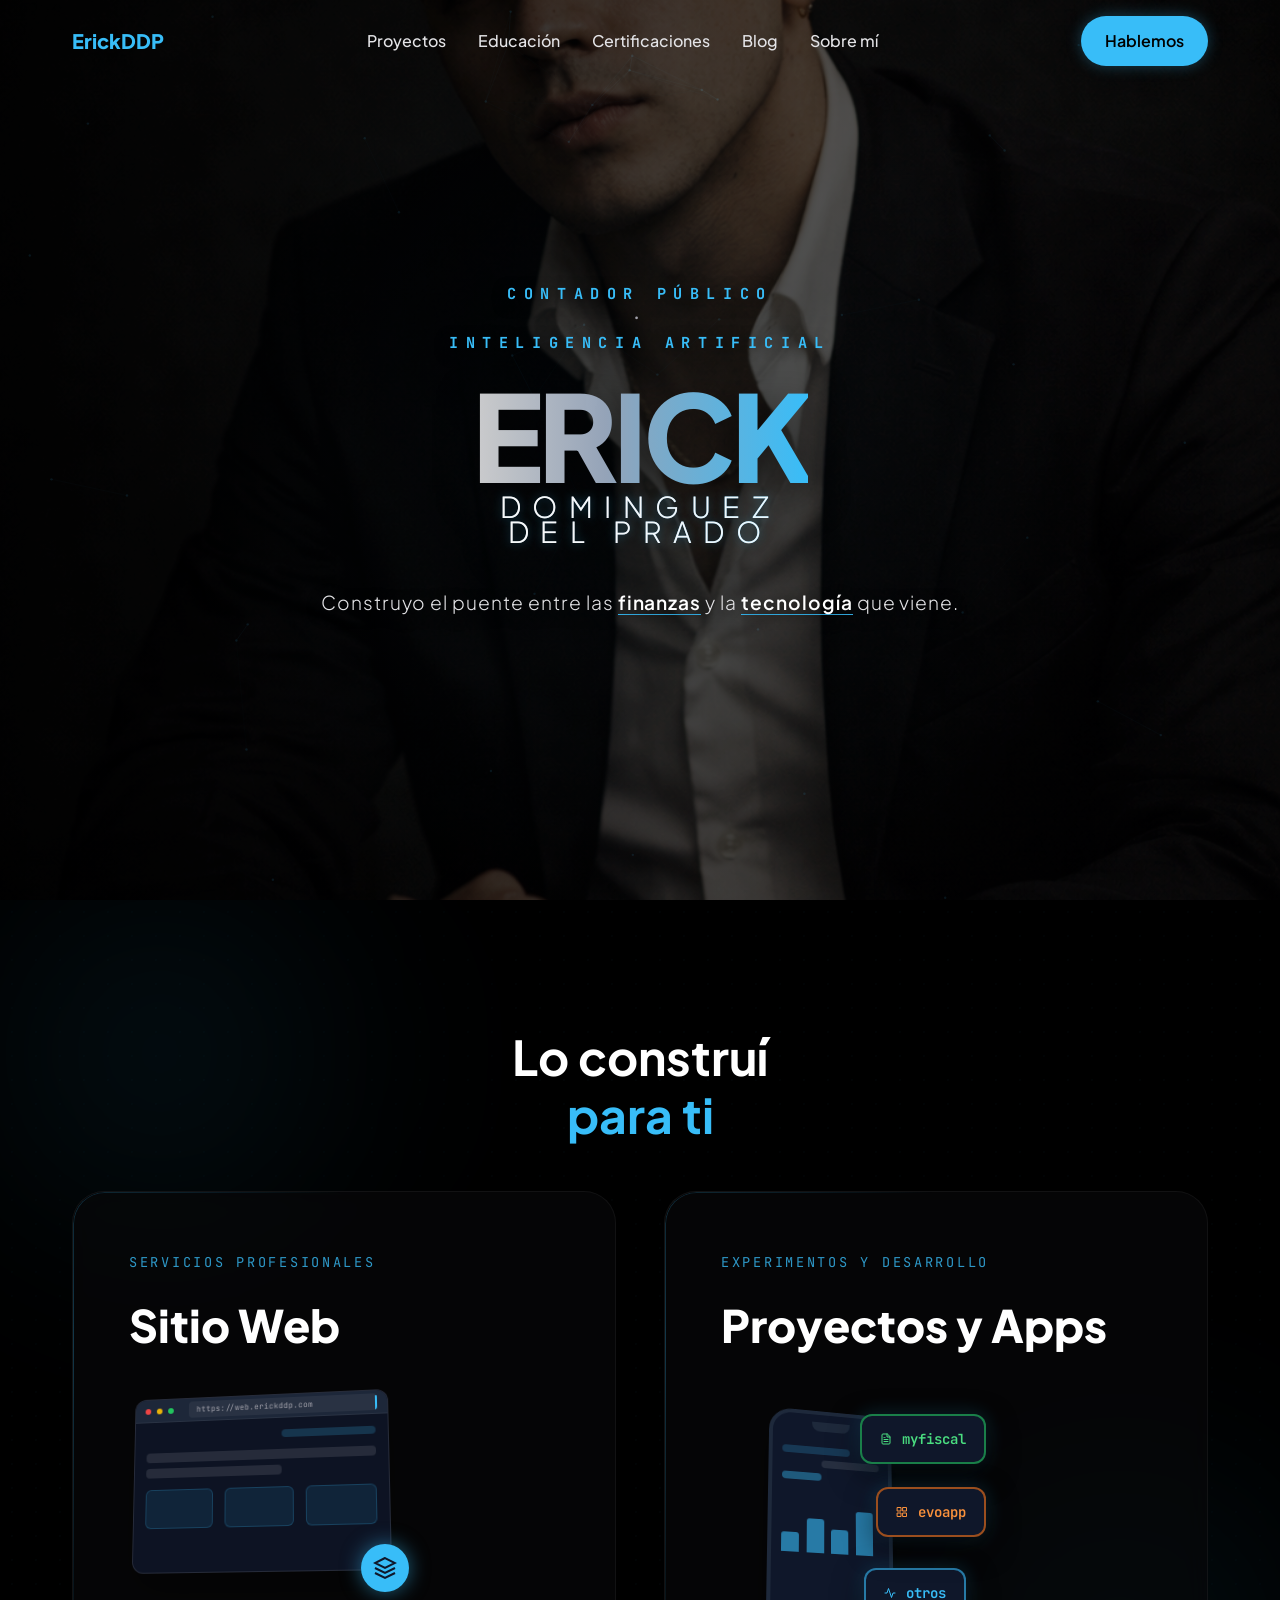
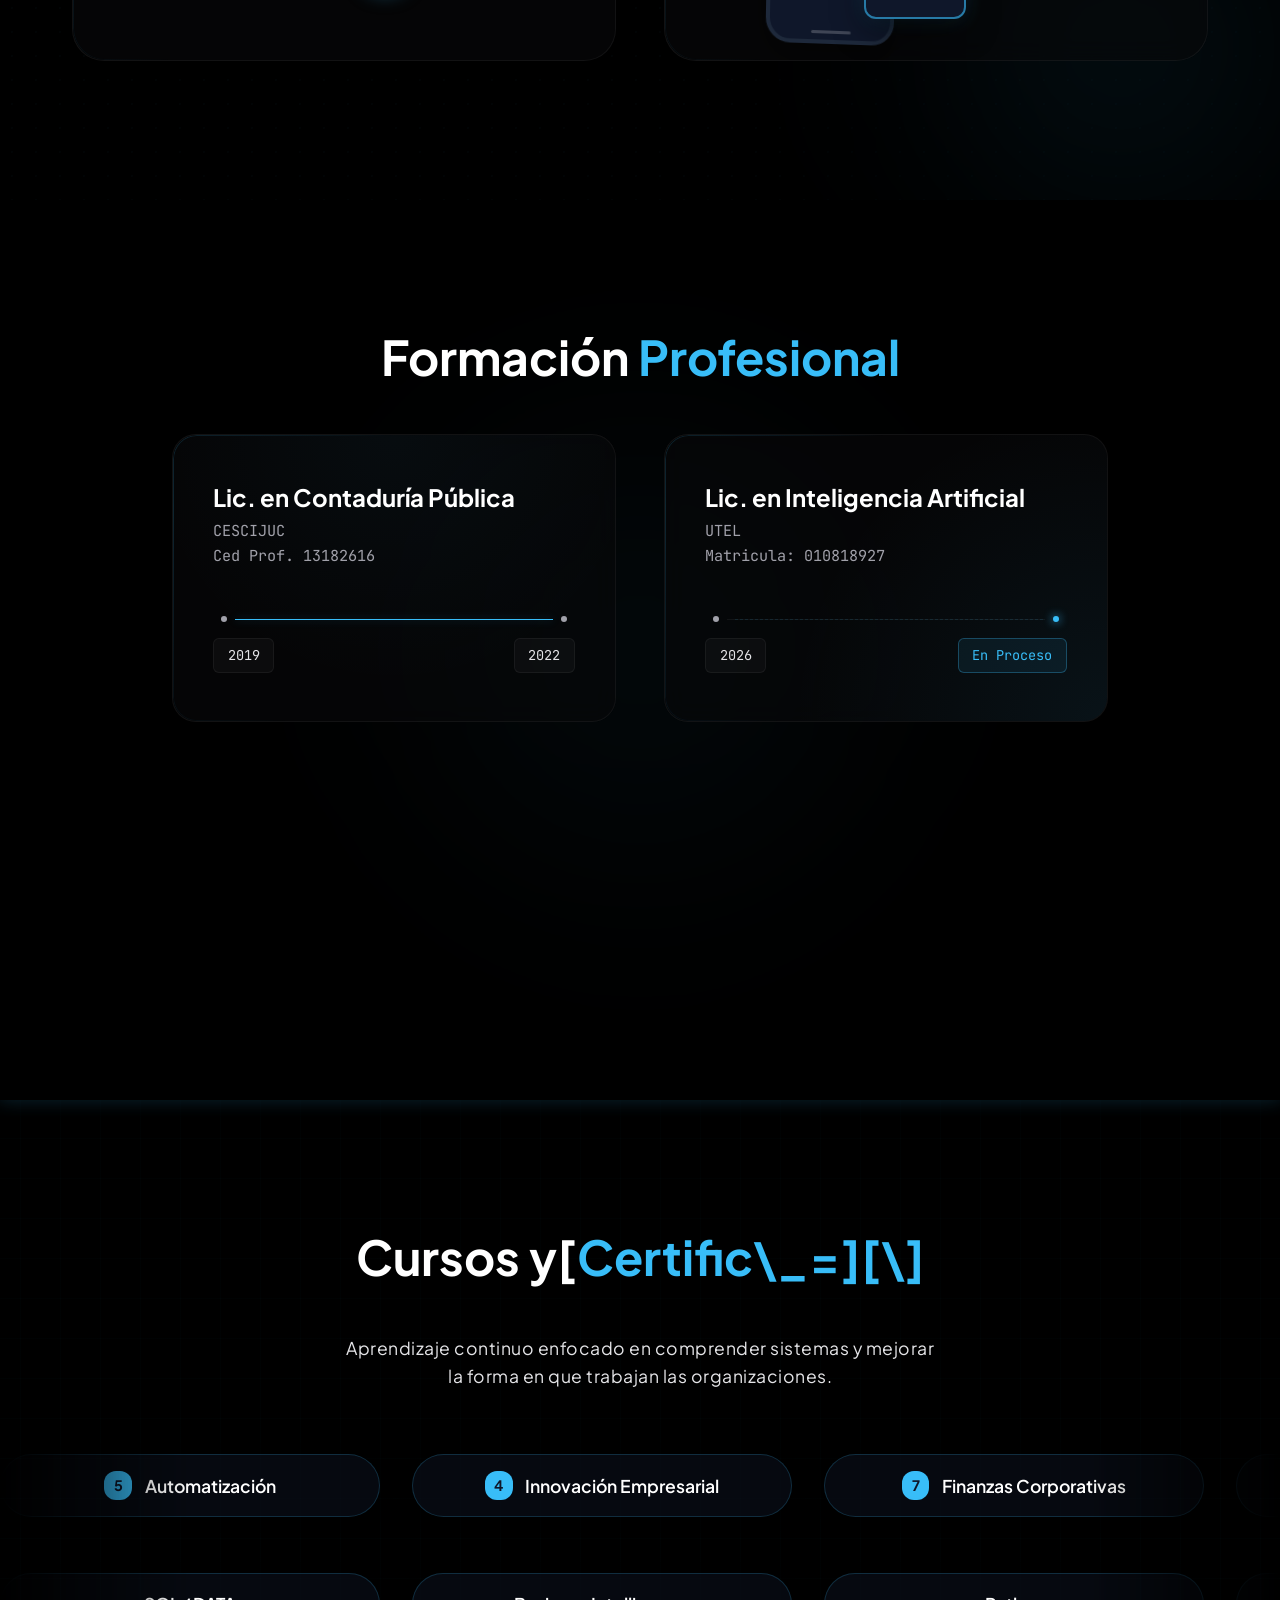
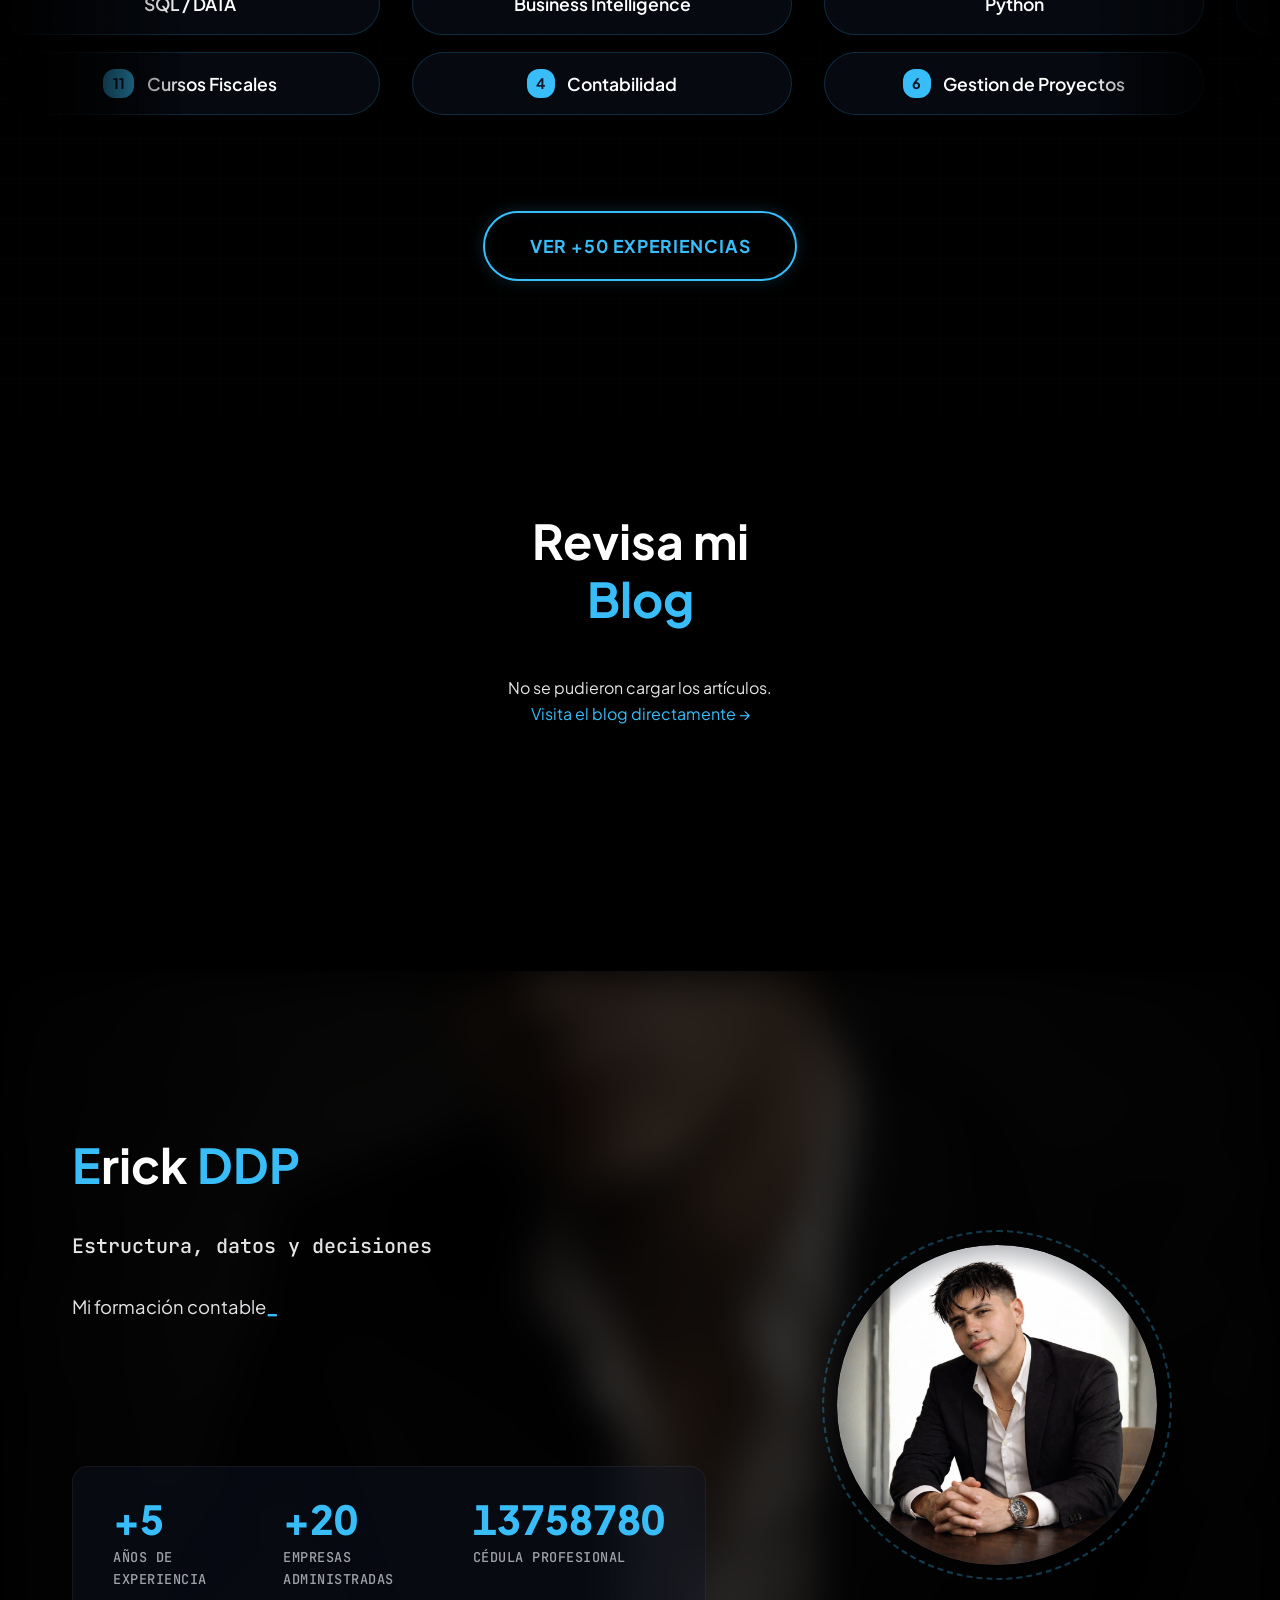
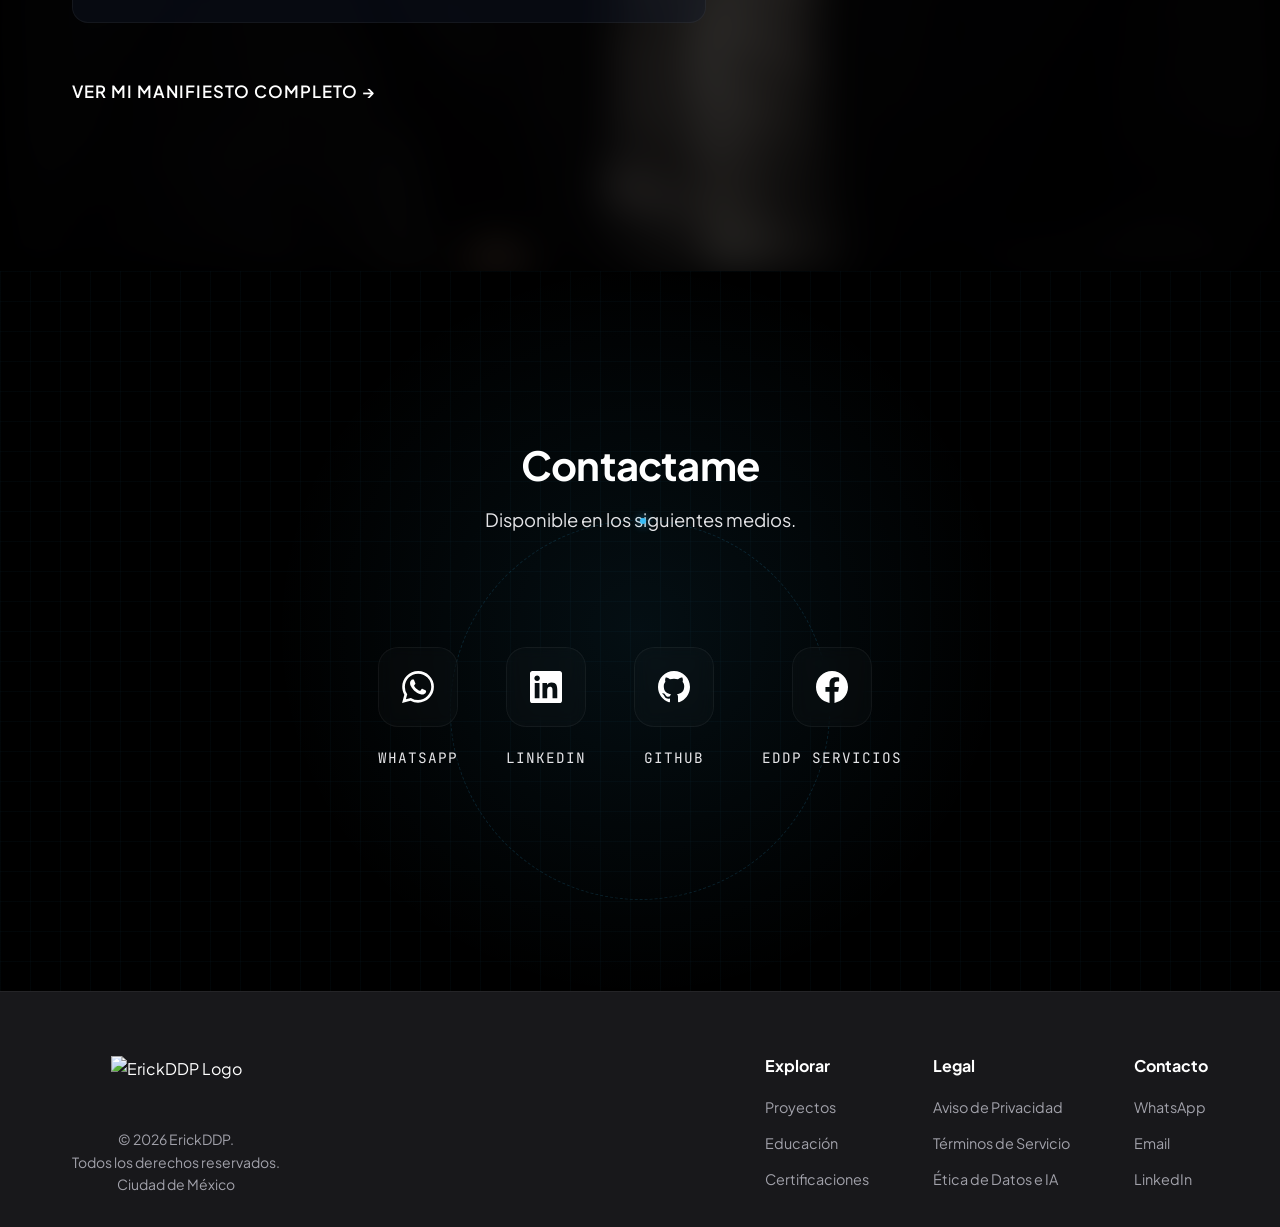
==== index.html @ b41385c1 "cards apps" ====
<!DOCTYPE html>
<html lang="es">

<head>
    <meta charset="UTF-8">
    <meta name="viewport" content="width=device-width, initial-scale=1.0">
    <title>ErickDDP | Contador Público + IA</title>
    <meta name="description"
        content="Asesoría fiscal, contabilidad digital y digitalización de negocios con Inteligencia Artificial. Atención directa en CDMX.">
    <link rel="preconnect" href="https://fonts.googleapis.com">
    <link rel="preconnect" href="https://fonts.gstatic.com" crossorigin>
    <link
        href="https://fonts.googleapis.com/css2?family=Inter:wght@300;400;500&family=JetBrains+Mono:wght@400;500&family=Plus+Jakarta+Sans:wght@300;400;500;600;700;800&display=swap"
        rel="stylesheet">
    <link rel="stylesheet" href="styles.css">
    <link rel="icon" type="image/png" href="images/logo.png">
    <script src="script.js" defer></script>
</head>

<body class="loading">
    <!-- Pantalla de Carga Premium -->
    <div id="preloader">
        <div class="preloader-content">
            <div class="logo-container">
                <img src="images/logo.png" alt="ErickDDP Logo" class="loader-logo">
                <div class="loader-mark"></div>
            </div>
        </div>
    </div>

    <div class="particles-container" id="particles"></div>

    <nav class="navbar">
        <div class="container navbar-content">
            <a href="#" class="logo">
                <img src="images/logo.png" alt="ErickDDP Logo" height="44"
                    onerror="this.style.display='none'; this.nextElementSibling.style.display='flex'">
                <span class="logo-fallback"
                    style="display:none; color: var(--primary-400); font-weight: 800; font-size: 1.25rem; font-family: var(--font-sans);">ErickDDP</span>
            </a>
            <div class="nav-links">
                <a href="#ecosistema">Proyectos</a>
                <a href="#educacion">Educación</a>
                <a href="#certificaciones-overdrive">Certificaciones</a>
                <a href="#blog">Blog</a>
                <a href="#sobre-mi">Sobre mí</a>

            </div>
            <a href="#contacto" class="btn btn-primary btn-glow">Hablemos</a>
            <button class="mobile-menu-btn" id="mobileMenuBtn" aria-label="Menú">
                <span></span>
                <span></span>
                <span></span>
            </button>
        </div>
    </nav>

    <!-- Mobile Nav Overlay -->
    <div class="mobile-nav-overlay" id="mobileNavOverlay">
        <button class="close-btn" id="mobileNavClose" aria-label="Cerrar menú">✕</button>
        <a href="#ecosistema">Proyectos</a>
        <a href="#educacion">Educación</a>
        <a href="#certificaciones-overdrive">Certificaciones</a>
        <a href="#blog">Blog</a>
        <a href="#sobre-mi">Sobre mí</a>
        <a href="#contacto">Contacto</a>
        <a href="#contacto" class="btn btn-primary btn-lg">Hablemos</a>
    </div>





    <header id="hero" class="hero-minimal">
        <!-- Nuevo fondo con foto para la portada -->
        <div class="hero-bg-photo" id="heroBgPhoto"></div>

        <div class="hero-bg-network" id="network-bg" aria-hidden="true"></div>

        <div class="container hero-minimal-content">
            <div class="brand-sigla"><span class="highlight">Contador Público</span><br> · <br> <span
                    class="highlight">Inteligencia Artificial</span></div>
            <h1 class="brand-name">
                <span class="first-name">ERICK</span>
                <span class="last-name">Dominguez<br>Del Prado</span>
            </h1>
            <p class="brand-phrase">Construyo el puente entre las <span class="highlight">finanzas</span> y la <span
                    class="highlight">tecnología</span> que viene.</p>
        </div>

        <div class="scroll-indicator" aria-hidden="true">
            <div class="chevron"></div>
            <div class="chevron"></div>
            <div class="chevron"></div>
        </div>
    </header>










    <!-- NUEVA SECCIÓN: SITIO WEB Y APPS -->
    <section id="ecosistema" class="eco-section">
        <div class="eco-heading">
            <h2 class="section-title reveal">Lo construí<br><span style="color: var(--primary-400);"> para ti</span>
            </h2>
        </div>
        <div class="container eco-container">

            <a href="https://web.erickddp.com" target="_blank" rel="noopener" class="eco-card eco-web">
                <div class="eco-card-content">
                    <span class="eco-badge">Servicios Profesionales</span>
                    <h2>Sitio Web</h2>

                    <!-- Representación visual de un sitio web profesional -->
                    <div class="web-mockup-container">
                        <div class="browser-frame">
                            <div class="browser-header">
                                <div class="dot red"></div>
                                <div class="dot yellow"></div>
                                <div class="dot green"></div>
                                <div class="search-bar">https://web.erickddp.com</div>
                            </div>
                            <div class="browser-body">
                                <div class="mock-nav"></div>
                                <div class="mock-hero">
                                    <div class="mock-line-long"></div>
                                    <div class="mock-line-short"></div>
                                </div>
                                <div class="mock-grid">
                                    <div class="mock-box"></div>
                                    <div class="mock-box"></div>
                                    <div class="mock-box"></div>
                                </div>

                                <p class="brand-phrase"></p>


                            </div>

                        </div>
                        <div class="web-floating-element">
                            <svg width="24" height="24" viewBox="0 0 24 24" fill="none" stroke="currentColor"
                                stroke-width="2">
                                <path d="M12 2L2 7l10 5 10-5-10-5zM2 17l10 5 10-5M2 12l10 5 10-5"></path>
                            </svg>
                        </div>
                    </div>
                </div>
            </a>

            <div class="eco-card eco-apps">
                <div class="eco-card-content">
                    <span class="eco-badge">Experimentos y Desarrollo</span>
                    <a href="https://proyectos.erickddp.com/" target="_blank" rel="noopener" class="eco-title-link">
                        <h2>Proyectos y Apps</h2>
                    </a>

                    <!-- Representación visual de Aplicaciones y Automatización -->
                    <div class="app-mockup-container">
                        <div class="phone-frame">
                            <div class="phone-header">
                                <div class="phone-notch"></div>
                                <div class="phone-status">
                                    <div class="status-bar"></div>
                                    <div class="status-bar short"></div>
                                </div>
                            </div>
                            <div class="phone-body">
                                <div class="app-chat-list">
                                    <div class="chat-msg bot"></div>
                                    <div class="chat-msg user"></div>
                                    <div class="chat-msg bot animated"></div>
                                </div>
                                <div class="app-stats-grid">
                                    <div class="stat-bar" style="--h: 40%"></div>
                                    <div class="stat-bar" style="--h: 70%"></div>
                                    <div class="stat-bar" style="--h: 50%"></div>
                                    <div class="stat-bar" style="--h: 90%"></div>
                                    <p class="brand-phrase"></p>

                                </div>
                            </div>
                            <div class="phone-home-line"></div>
                        </div>

                        <!-- Nodos de conexión flotantes (Automatización) - Ahora como links directos -->
                        <a href="https://myfiscal.erickddp.com" target="_blank" class="node-float node-myfiscal">
                            <svg width="12" height="12" viewBox="0 0 24 24" fill="none" stroke="currentColor"
                                stroke-width="2" stroke-linecap="round" stroke-linejoin="round">
                                <path d="M14 2H6a2 2 0 0 0-2 2v16a2 2 0 0 0 2 2h12a2 2 0 0 0 2-2V8z"></path>
                                <polyline points="14 2 14 8 20 8"></polyline>
                                <line x1="16" y1="13" x2="8" y2="13"></line>
                                <line x1="16" y1="17" x2="8" y2="17"></line>
                                <polyline points="10 9 9 9 8 9"></polyline>
                            </svg>
                            myfiscal
                        </a>
                        <a href="https://proyectos.erickddp.com/" target="_blank" class="node-float node-evoapp">
                            <svg width="12" height="12" viewBox="0 0 24 24" fill="none" stroke="currentColor"
                                stroke-width="2" stroke-linecap="round" stroke-linejoin="round">
                                <polyline points="22 12 18 12 15 21 9 3 6 12 2 12"></polyline>
                            </svg>
                            otros
                        </a>
                        <a href="https://evoapp.erickddp.com" target="_blank" class="node-float node-otros">
                            <svg width="12" height="12" viewBox="0 0 24 24" fill="none" stroke="currentColor"
                                stroke-width="2" stroke-linecap="round" stroke-linejoin="round">
                                <rect x="3" y="3" width="7" height="7"></rect>
                                <rect x="14" y="3" width="7" height="7"></rect>
                                <rect x="14" y="14" width="7" height="7"></rect>
                                <rect x="3" y="14" width="7" height="7"></rect>
                            </svg>
                            evoapp
                        </a>
                    </div>
                </div>
            </div>
        </div>
    </section>

    <!-- 3. SECCIÓN EDUCACIÓN -->
    <section id="educacion" class="edu-section">
        <div class="edu-heading container">
            <h2 class="section-title reveal">Formación <span style="color: var(--primary-400);">Profesional</span></h2>
        </div>
        <div class="container edu-container reveal">
            <!-- Card A: Contaduría -->
            <div class="edu-card">
                <div class="edu-card-glow"></div>
                <div class="edu-card-content">
                    <img src="__LOGO_CONTADURIA__" alt="Logo Contaduría" class="edu-logo"
                        onerror="this.style.display='none'">
                    <h3>Lic. en Contaduría Pública</h3>
                    <div class="edu-inst">CESCIJUC <br> Ced Prof. 13182616</div>

                    <div class="edu-timeline">
                        <div class="edu-line-container">
                            <div class="edu-node"></div>
                            <div class="edu-line"></div>
                            <div class="edu-node"></div>
                        </div>
                        <div class="edu-dates">
                            <span>2019</span>
                            <span>2022</span>
                        </div>
                    </div>
                </div>
            </div>

            <!-- Card B: Inteligencia Artificial -->
            <div class="edu-card">
                <div class="edu-card-glow edu-glow-active"></div>
                <div class="edu-card-content">
                    <img src="__LOGO_IA__" alt="Logo IA" class="edu-logo" onerror="this.style.display='none'">
                    <h3>Lic. en Inteligencia Artificial</h3>
                    <div class="edu-inst">UTEL <br> Matricula: 010818927</div>

                    <div class="edu-timeline">
                        <div class="edu-line-container">
                            <div class="edu-node"></div>
                            <div class="edu-line-dashed-container">
                                <div class="edu-line-dashed"></div>
                            </div>
                            <div class="edu-node edu-node-active">
                                <div class="node-pulse"></div>
                            </div>
                        </div>
                        <div class="edu-dates">
                            <span>2026</span>
                            <span class="edu-active-text">En Proceso</span>
                        </div>
                    </div>
                </div>
            </div>
        </div>
    </section>















    <!-- 4. SECCIÓN CURSOS Y CERTIFICACIONES -->
    <section id="certificaciones-overdrive" class="cert-overdrive-section">
        <div class="cert-bg-grid"></div>
        <div class="cert-laser-scan"></div>

        <div class="container" style="position: relative; z-index: 2; text-align: center; margin-bottom: 3rem;">
            <h2 class="section-title reveal"><span class="scramble-text" data-text="Cursos y ">Cursos y </span><span
                    style="color: var(--primary-400);" class="scramble-text"
                    data-text="Certificaciones">Certificaciones</span></h2>
            <p class="cert-desc reveal">Aprendizaje continuo enfocado en comprender sistemas y mejorar la forma en que
                trabajan las organizaciones.</p>
        </div>

        <div class="marquee-wrapper reveal-3d">
            <!-- Fila 1: Derecha a Izquierda -->
            <div class="marquee-container">
                <div class="marquee-track track-left">
                    <div class="cert-badge premium-badge"><span class="cert-cat-num">5</span> Automatización</div>
                    <div class="cert-badge premium-badge"><span class="cert-cat-num">4</span> Innovación Empresarial
                    </div>
                    <div class="cert-badge premium-badge"><span class="cert-cat-num">7</span> Finanzas Corporativas
                    </div>
                    <div class="cert-badge premium-badge"><span class="cert-cat-num">12</span> Ciberseguridad</div>
                    <div class="cert-badge premium-badge"><span class="cert-cat-num">9</span> Inteligencia Artificial
                    </div>

                    <div class="cert-badge premium-badge"><span class="cert-cat-num">5</span> Automatización</div>
                    <div class="cert-badge premium-badge"><span class="cert-cat-num">4</span> Innovación Empresarial
                    </div>
                    <div class="cert-badge premium-badge"><span class="cert-cat-num">7</span> Finanzas Corporativas
                    </div>
                    <div class="cert-badge premium-badge"><span class="cert-cat-num">12</span> Ciberseguridad</div>
                    <div class="cert-badge premium-badge"><span class="cert-cat-num">7</span> Inteligencia Artificial
                    </div>
                </div>
            </div>

            <!-- Fila 2: Izquierda a Derecha -->
            <div class="marquee-container reverse-mask">
                <div class="marquee-track track-right">
                    <div class="cert-badge premium-badge">SQL / DATA</div>
                    <div class="cert-badge premium-badge">Business Intelligence</div>
                    <div class="cert-badge premium-badge">Python</div>
                    <div class="cert-badge premium-badge">Automatización</div>
                    <div class="cert-badge premium-badge">Seguridad Defensiva</div>

                    <div class="cert-badge premium-badge">SQL / DATA</div>
                    <div class="cert-badge premium-badge">Business Intelligence</div>
                    <div class="cert-badge premium-badge">Python</div>
                    <div class="cert-badge premium-badge">Automatización</div>
                    <div class="cert-badge premium-badge">Seguridad Defensiva</div>
                </div>


                <!-- Fila 1: Derecha a Izquierda -->
                <div class="marquee-container">
                    <div class="marquee-track track-left">
                        <div class="cert-badge premium-badge"><span class="cert-cat-num">11</span> Cursos Fiscales</div>
                        <div class="cert-badge premium-badge"><span class="cert-cat-num">4</span> Contabilidad
                        </div>
                        <div class="cert-badge premium-badge"><span class="cert-cat-num">6</span> Gestion de Proyectos
                        </div>
                        <div class="cert-badge premium-badge"><span class="cert-cat-num">8</span> Provecidad de datos
                        </div>
                        <div class="cert-badge premium-badge"><span class="cert-cat-num">2</span> Hacking etico
                        </div>

                        <div class="cert-badge premium-badge"><span class="cert-cat-num">11</span> Contabilidad</div>
                        <div class="cert-badge premium-badge"><span class="cert-cat-num">4</span> Contabilidad
                        </div>
                        <div class="cert-badge premium-badge"><span class="cert-cat-num">6</span> Gestion de Proyectos
                        </div>
                        <div class="cert-badge premium-badge"><span class="cert-cat-num">8</span> Provecidad de datos
                        </div>
                        <div class="cert-badge premium-badge"><span class="cert-cat-num">2</span> Hacking etico
                        </div>
                    </div>
                </div>


            </div>
        </div>

        <div class="container" style="position: relative; z-index: 2; text-align: center; margin-top: 4rem;">
            <a href="https://nsl-reconocimientos.blogspot.com/" target="_blank" class="btn-glow-extreme reveal">
                VER +50 Experiencias
            </a>
        </div>
    </section>


















    <!-- 5. SECCIÓN BLOG -->
    <section id="blog" class="blog-section">
        <div class="container">
            <h2 class="section-title reveal">Revisa mi <br> <span style="color: var(--primary-400);">Blog</span></h2>
            <div id="blog-grid" class="blog-grid reveal">
                <div class="blog-loader">
                    <span class="spinner"></span> Cargando artículos...
                </div>
            </div>
        </div>
    </section>














    <!-- 6. SECCIÓN SOBRE MÍ PREMIUM (PERFIL PROFESIONAL) -->
    <section id="sobre-mi" class="profile-premium" style="position: relative;">
        <!-- Nuevo fondo difuminado agresivo -->
        <div class="profile-bg-blur" id="profileBgBlur"></div>

        <div class="container profile-premium-container" style="position: relative; z-index: 2;">
            <!-- 60% Left Content -->
            <div class="profile-premium-content reveal">
                <h2 class="profile-dynamic-title section-title">
                    <span class="primary-accent">E</span><span class="collapsible-part">rick</span><span
                        class="collapsible-part">&nbsp;</span><span class="primary-accent">DDP</span>
                </h2>
                <h3 class="profile-subtitle">Estructura, datos y decisiones</h3>
                <p class="profile-narrative typewriter-js" data-text="Mi formación contable me llevó a comprender cómo fluye la información 
                    dentro de una empresa. 
                    Hoy diseño sistemas que organizan datos y simplifican procesos para que las 
                    decisiones puedan tomarse con mayor claridad. ">
                </p>

                <!-- Panel de Métricas Clave -->
                <div class="profile-metrics">
                    <div class="metric-item">
                        <span class="metric-value">+5</span>
                        <span class="metric-label">Años de experiencia</span>
                    </div>
                    <div class="metric-item">
                        <span class="metric-value">+20</span>
                        <span class="metric-label">Empresas administradas</span>
                    </div>
                    <div class="metric-item">
                        <span class="metric-value">13758780</span>
                        <span class="metric-label">Cédula Profesional</span>
                    </div>
                </div>

                <a href="manifiesto.html" class="profile-link-arrow">VER MI MANIFIESTO COMPLETO &rarr;</a>
            </div>

            <!-- 40% Right Image Content -->
            <div class="profile-premium-visual reveal" style="transition-delay: 0.2s;">
                <div class="profile-avatar-container">
                    <div class="profile-avatar-glow"></div>
                    <img src="images/perfil.png" alt="Erick Dominguez" class="profile-avatar-img"
                        onerror="this.style.display='none'">
                </div>

            </div>
        </div>
    </section>

























    <!-- SECCIÓN CONTACTO: HABLAR CONMIGO (NODO) -->
    <section id="contacto" class="hablar-conmigo-node">
        <div class="node-mesh-bg"></div>
        <div class="container node-container">
            <h2 class="node-title reveal">Contactame</h2>
            <p class="node-desc reveal">Disponible en los siguientes medios.</p>

            <div class="node-identity-grid">
                <div class="orbital-ring"></div>

                <a href="https://wa.me/525534806184" target="_blank" class="node-link reveal"
                    style="transition-delay: 0.1s;">
                    <div class="node-glass">
                        <svg class="node-icon" viewBox="0 0 24 24" fill="currentColor">
                            <path
                                d="M17.472 14.382c-.297-.149-1.758-.867-2.03-.967-.273-.099-.471-.148-.67.15-.197.297-.767.966-.94 1.164-.173.199-.347.223-.644.075-.297-.15-1.255-.463-2.39-1.475-.878-.788-1.47-1.761-1.643-2.059-.173-.297-.018-.458.13-.606.134-.133.298-.347.446-.52.149-.174.198-.298.298-.497.099-.198.05-.371-.025-.52-.075-.149-.669-1.612-.916-2.207-.242-.579-.487-.5-.669-.51a12.8 12.8 0 0 0-.57-.01c-.198 0-.52.074-.792.372-.272.297-1.04 1.016-1.04 2.479 0 1.462 1.065 2.875 1.213 3.074.149.198 2.096 3.2 5.077 4.487.709.306 1.262.489 1.694.625.712.227 1.36.195 1.871.118.571-.085 1.758-.719 2.006-1.413.248-.694.248-1.289.173-1.413-.074-.124-.272-.198-.57-.347m-5.421 7.403h-.004a9.87 9.87 0 0 1-5.031-1.378l-.361-.214-3.741.982.998-3.648-.235-.374a9.86 9.86 0 0 1-1.51-5.26c.001-5.45 4.436-9.884 9.888-9.884 2.64 0 5.122 1.03 6.988 2.898a9.825 9.825 0 0 1 2.893 6.994c-.003 5.45-4.437 9.884-9.885 9.884m8.413-18.297A11.815 11.815 0 0 0 12.05 0C5.495 0 .16 5.335.157 11.892c0 2.096.547 4.142 1.588 5.945L.057 24l6.305-1.654a11.882 11.882 0 0 0 5.683 1.448h.005c6.554 0 11.89-5.335 11.893-11.893a11.821 11.821 0 0 0-3.48-8.413Z" />
                        </svg>
                    </div>
                    <span class="node-text">WhatsApp</span>
                </a>

                <a href="https://www.linkedin.com/in/erick-dominguez-4296411a9/" target="_blank"
                    class="node-link reveal" style="transition-delay: 0.2s;">
                    <div class="node-glass">
                        <svg class="node-icon" viewBox="0 0 24 24" fill="currentColor">
                            <path
                                d="M20.447 20.452h-3.554v-5.569c0-1.328-.027-3.037-1.852-3.037-1.853 0-2.136 1.445-2.136 2.939v5.667H9.351V9h3.414v1.561h.046c.477-.9 1.637-1.85 3.37-1.85 3.601 0 4.267 2.37 4.267 5.455v6.286zM5.337 7.433c-1.144 0-2.063-.926-2.063-2.065 0-1.138.92-2.063 2.063-2.063 1.14 0 2.064.925 2.064 2.063 0 1.139-.925 2.065-2.064 2.065zm1.782 13.019H3.555V9h3.564v11.452zM22.225 0H1.771C.792 0 0 .774 0 1.729v20.542C0 23.227.792 24 1.771 24h20.451C23.2 24 24 23.227 24 22.271V1.729C24 .774 23.2 0 22.222 0h.003z" />
                        </svg>
                    </div>
                    <span class="node-text">LinkedIn</span>
                </a>

                <a href="https://github.com/Erickddp" target="_blank" class="node-link reveal"
                    style="transition-delay: 0.3s;">
                    <div class="node-glass">
                        <svg class="node-icon" viewBox="0 0 24 24" fill="currentColor">
                            <path
                                d="M12 0c-6.626 0-12 5.373-12 12 0 5.302 3.438 9.8 8.207 11.387.599.111.793-.261.793-.577v-2.234c-3.338.726-4.033-1.416-4.033-1.416-.546-1.387-1.333-1.756-1.333-1.756-1.089-.745.083-.729.083-.729 1.205.084 1.839 1.237 1.839 1.237 1.07 1.834 2.807 1.304 3.492.997.107-.775.418-1.305.762-1.604-2.665-.305-5.467-1.332-5.467-5.93 0-1.31.469-2.381 1.236-3.221-.124-.303-.535-1.524.117-3.176 0 0 1.008-.322 3.301 1.23.957-.266 1.983-.399 3.003-.404 1.02.005 2.047.138 3.006.404 2.291-1.552 3.297-1.23 3.297-1.23.653 1.653.242 2.874.118 3.176.77.84 1.235 1.911 1.235 3.221 0 4.609-2.807 5.624-5.479 5.921.43.372.823 1.102.823 2.222v3.293c0 .319.192.694.801.576 4.765-1.589 8.199-6.086 8.199-11.386 0-6.627-5.373-12-12-12z" />
                        </svg>
                    </div>
                    <span class="node-text">GitHub</span>
                </a>

                <a href="https://www.facebook.com/profile.php?id=61584844233250" target="_blank"
                    class="node-link reveal" style="transition-delay: 0.4s;">
                    <div class="node-glass">
                        <svg class="node-icon" viewBox="0 0 24 24" fill="currentColor">
                            <path
                                d="M24 12.073c0-6.627-5.373-12-12-12s-12 5.373-12 12c0 5.99 4.388 10.954 10.125 11.854v-8.385H7.078v-3.469h3.047V9.43c0-3.007 1.792-4.669 4.533-4.669 1.312 0 2.686.235 2.686.235v2.953H15.83c-1.491 0-1.956.925-1.956 1.874v2.25h3.328l-.532 3.469h-2.796v8.385C19.612 23.027 24 18.062 24 12.073z" />
                        </svg>
                    </div>
                    <span class="node-text">EDDP Servicios</span>
                </a>
            </div>
        </div>
    </section>
















    <footer class="footer">
        <div class="container">
            <div class="footer-content">
                <div class="footer-brand">
                    <img src="images/logo.png" alt="ErickDDP Logo" class="footer-logo" id="footerLogo">
                    <p class="copyright">© 2026 ErickDDP. <br> Todos los derechos reservados. <br> Ciudad de México
                    </p>
                </div>
                <div class="footer-links">
                    <div class="col">
                        <h4>Explorar</h4>
                        <a href="#ecosistema">Proyectos</a>
                        <a href="#educacion">Educación</a>
                        <a href="#certificaciones-overdrive">Certificaciones</a>
                    </div>
                    <div class="col">
                        <h4>Legal</h4>
                        <a href="aviso-privacidad.html">Aviso de Privacidad</a>
                        <a href="legal.html#terminos">Términos de Servicio</a>
                        <a href="legal.html#etica">Ética de Datos e IA</a>
                    </div>
                    <div class="col">
                        <h4>Contacto</h4>
                        <a href="https://wa.me/525534806184">WhatsApp</a>
                        <a href="mailto:cperickd@gmail.com">Email</a>
                        <a href="https://mx.linkedin.com/in/erickddp">LinkedIn</a>
                    </div>
                </div>
            </div>
        </div>
    </footer>
</body>

</html>
---- styles.css ----
:root {
    /* Colors */
    --bg-primary: #000000;
    --bg-secondary: #09090B;
    --bg-tertiary: #18181B;

    --primary-50: #f0f9ff;
    --primary-100: #e0f2fe;
    --primary-200: #bae6fd;
    --primary-300: #7dd3fc;
    --primary-400: #38bdf8;
    --primary-500: #0ea5e9;
    --primary-600: #0284c7;
    --primary-700: #0369a1;
    --primary-800: #075985;
    --primary-900: #0c4a6e;

    --accent-color: var(--primary-400);
    --accent-glow: rgba(56, 189, 248, 0.5);

    --text-primary: #FFFFFF;
    --text-secondary: #E4E4E7;
    --text-tertiary: #A1A1AA;
    --text-quaternary: #71717A;

    /* Fonts */
    --font-sans: 'Plus Jakarta Sans', 'Inter', sans-serif;
    --font-mono: 'JetBrains Mono', monospace;

    /* Spacing */
    --container-padding: 2rem;
    --max-width: 1200px;

    /* Effects */
    --transition: all 0.3s cubic-bezier(0.4, 0, 0.2, 1);
    --glass-bg: rgba(24, 24, 27, 0.7);
    --glass-border: 1px solid rgba(255, 255, 255, 0.1);
    --glass-blur: blur(12px);

    /* Mobile First Tokens */
    --section-spacing-mobile: 4rem;
    --h1-mobile: 2.75rem;
    --h2-mobile: 2.25rem;
    --container-padding-mobile: 1.5rem;
}

* {
    margin: 0;
    padding: 0;
    box-sizing: border-box;
}

html {
    scroll-behavior: smooth;
    font-size: 16px;
}

body {
    background-color: var(--bg-primary);
    color: var(--text-primary);
    font-family: var(--font-sans);
    line-height: 1.6;
    overflow-x: hidden;
}

h1,
h2,
h3,
h4 {
    font-weight: 700;
    color: var(--text-primary);
    line-height: 1.2;
}

a {
    text-decoration: none;
    color: inherit;
    transition: var(--transition);
}

ul {
    list-style: none;
}

img {
    max-width: 100%;
    display: block;
}

/* Utilities */
.container {
    max-width: var(--max-width);
    margin: 0 auto;
    padding: 0 var(--container-padding-mobile);
}

@media (min-width: 769px) {
    .container {
        padding: 0 var(--container-padding);
    }
}

.text-accent {
    color: var(--accent-color);
}

.btn {
    display: inline-flex;
    align-items: center;
    justify-content: center;
    padding: 0.75rem 1.5rem;
    border-radius: 9999px;
    font-weight: 600;
    cursor: pointer;
    border: none;
    font-family: var(--font-sans);
    transition: var(--transition);
    text-align: center;
}

.btn-primary {
    background-color: var(--primary-400);
    color: #000;
}

.btn-primary:hover {
    background-color: var(--primary-300);
    transform: translateY(-2px);
    box-shadow: 0 0 20px var(--accent-glow);
}

.btn-outline {
    background: transparent;
    border: 1px solid var(--primary-400);
    color: var(--primary-400);
}

.btn-outline:hover {
    background: rgba(56, 189, 248, 0.1);
    box-shadow: 0 0 15px rgba(56, 189, 248, 0.2);
}

.btn-lg {
    padding: 1rem 2.5rem;
    font-size: 1.125rem;
}

.btn-sm {
    padding: 0.5rem 1rem;
    font-size: 0.875rem;
}

.btn-block {
    width: 100%;
}

.btn-glow {
    box-shadow: 0 0 15px rgba(56, 189, 248, 0.3);
}

.btn-pulse {
    animation: pulse-blue 2s infinite;
}

@keyframes pulse-blue {
    0% {
        box-shadow: 0 0 0 0 rgba(56, 189, 248, 0.7);
    }

    70% {
        box-shadow: 0 0 0 10px rgba(56, 189, 248, 0);
    }

    100% {
        box-shadow: 0 0 0 0 rgba(56, 189, 248, 0);
    }
}

.glass-pill {
    background: var(--glass-bg);
    backdrop-filter: var(--glass-blur);
    border: var(--glass-border);
    border-radius: 9999px;
    padding: 0.5rem 1rem;
    font-size: 0.875rem;
    color: var(--text-secondary);
}

.glass-card {
    background: var(--glass-bg);
    backdrop-filter: var(--glass-blur);
    border: var(--glass-border);
    border-radius: 1rem;
}

/* Base Section Mobile Adjustments */
section {
    padding: var(--section-spacing-mobile) 0;
    overflow: hidden;
}

@media (min-width: 769px) {
    section {
        padding: 6rem 0;
    }
}

/* Navbar */
.navbar {
    position: fixed;
    top: 0;
    left: 0;
    width: 100%;
    z-index: 1000;
    padding: 1rem 0;
    transition: var(--transition);
}

.navbar.scrolled {
    background: rgba(9, 9, 11, 0.8);
    backdrop-filter: blur(10px);
    border-bottom: 1px solid rgba(56, 189, 248, 0.1);
    padding: 0.75rem 0;
}

.navbar-content {
    display: flex;
    justify-content: space-between;
    align-items: center;
}

.nav-links {
    display: flex;
    gap: 2rem;
}

.nav-links a {
    font-weight: 500;
    color: var(--text-secondary);
}

.nav-links a:hover {
    color: var(--primary-400);
}

.mobile-menu-btn {
    display: none;
    background: none;
    border: none;
    cursor: pointer;
    flex-direction: column;
    gap: 6px;
}

.mobile-menu-btn span {
    display: block;
    width: 25px;
    height: 2px;
    background-color: var(--text-primary);
    transition: var(--transition);
}

/* Hero Section */
.hero {
    min-height: 100vh;
    min-height: 100svh;
    display: flex;
    align-items: center;
    position: relative;
    padding-top: 80px;
    /* navbar height */
    overflow: hidden;
}

.hero-content {
    display: grid;
    grid-template-columns: 1fr 1fr;
    gap: 4rem;
    align-items: center;
    position: relative;
    z-index: 2;
}

.hero-label {
    display: inline-block;
    color: var(--primary-400);
    font-weight: 600;
    font-size: 0.875rem;
    text-transform: uppercase;
    letter-spacing: 0.1em;
    margin-bottom: 1rem;
}

.hero h1 {
    font-size: 4.75rem;
    /* 76px */
    font-weight: 800;
    letter-spacing: -0.02em;
    margin-bottom: 1.5rem;
    line-height: 1.1;
}

.hero-subtitle {
    font-size: 1.25rem;
    color: var(--text-secondary);
    margin-bottom: 2.5rem;
    max-width: 500px;
}

.hero-actions {
    display: flex;
    gap: 1rem;
}

.hero-visual {
    position: relative;
    display: flex;
    justify-content: center;
    align-items: center;
}

.floating-image {
    width: 100%;
    max-width: 600px;
    animation: float 6s ease-in-out infinite;
    z-index: 2;
}

.visual-glow {
    position: absolute;
    width: 300px;
    height: 300px;
    background: var(--primary-400);
    filter: blur(100px);
    opacity: 0.2;
    border-radius: 50%;
    z-index: 1;
    top: 50%;
    left: 50%;
    transform: translate(-50%, -50%);
}

@keyframes float {
    0% {
        transform: translateY(0px);
    }

    50% {
        transform: translateY(-20px);
    }

    100% {
        transform: translateY(0px);
    }
}

/* Social Proof */
.social-proof {
    padding: 2rem 0;
    border-bottom: 1px solid rgba(255, 255, 255, 0.05);
}

.badges-row {
    display: flex;
    justify-content: center;
    gap: 1.5rem;
    flex-wrap: wrap;
}

.badge {
    border: 1px solid rgba(56, 189, 248, 0.3);
    color: var(--primary-50);
    font-family: var(--font-mono);
}

/* Services */
.services {
    padding: 6rem 0;
    background-color: var(--bg-secondary);
}

.section-title {
    font-size: 3rem;
    margin-bottom: 3rem;
    text-align: center;
}

.services-grid {
    display: grid;
    grid-template-columns: repeat(auto-fit, minmax(300px, 1fr));
    gap: 2rem;
}

.flip-card {
    background-color: transparent;
    height: 300px;
    /* Fixed height for homogeneity */
    perspective: 1000px;
    cursor: pointer;
}

.flip-card-inner {
    position: relative;
    width: 100%;
    height: 100%;
    text-align: center;
    transition: transform 0.8s;
    transform-style: preserve-3d;
    border-radius: 1rem;
    box-shadow: 0 4px 6px -1px rgba(0, 0, 0, 0.1);
}

.flip-card:hover .flip-card-inner {
    transform: rotateY(180deg);
}

.flip-card-front,
.flip-card-back {
    position: absolute;
    width: 100%;
    height: 100%;
    -webkit-backface-visibility: hidden;
    backface-visibility: hidden;
    border-radius: 1rem;
    overflow: hidden;
}

.flip-card-front {
    background-color: var(--bg-tertiary);
    display: flex;
    align-items: flex-end;
    /* Title at bottom */
}

.flip-card-front img {
    position: absolute;
    top: 0;
    left: 0;
    width: 100%;
    height: 100%;
    object-fit: cover;
    z-index: 1;
    opacity: 0.8;
}

.card-overlay {
    position: relative;
    z-index: 2;
    background: linear-gradient(to top, rgba(0, 0, 0, 0.9), transparent);
    width: 100%;
    padding: 1.5rem;
    text-align: left;
}

.card-overlay h3 {
    margin: 0;
    font-size: 1.25rem;
}

.flip-card-back {
    background-color: var(--bg-tertiary);
    color: var(--text-primary);
    transform: rotateY(180deg);
    display: flex;
    flex-direction: column;
    justify-content: center;
    padding: 2rem;
    border: 1px solid var(--primary-900);
}

.flip-card-back h3 {
    color: var(--primary-400);
    margin-bottom: 1rem;
}

.flip-card-back p {
    font-size: 0.95rem;
    margin-bottom: 1.5rem;
    color: var(--text-secondary);
}

.tags {
    display: flex;
    flex-wrap: wrap;
    gap: 0.5rem;
    justify-content: center;
    margin-bottom: 1.5rem;
}

.tag {
    background: rgba(56, 189, 248, 0.1);
    color: var(--primary-300);
    padding: 0.25rem 0.5rem;
    border-radius: 4px;
    font-size: 0.75rem;
    font-family: var(--font-mono);
    border: 1px solid rgba(56, 189, 248, 0.2);
}

/* Dashboard Metrics */
.dashboard-metrics {
    padding: 4rem 0;
    background: radial-gradient(circle at center, rgba(12, 74, 110, 0.3) 0%, rgba(0, 0, 0, 1) 70%);
    border-top: 1px solid rgba(255, 255, 255, 0.05);
    border-bottom: 1px solid rgba(255, 255, 255, 0.05);
}

.metrics-grid {
    display: grid;
    grid-template-columns: repeat(auto-fit, minmax(200px, 1fr));
    gap: 2rem;
    text-align: center;
}

.metric-number {
    display: block;
    font-size: 3rem;
    font-weight: 800;
    color: var(--primary-400);
    margin-bottom: 0.5rem;
    text-shadow: 0 0 20px rgba(56, 189, 248, 0.3);
}

.metric-label {
    display: block;
    color: var(--text-tertiary);
    font-size: 1rem;
    font-weight: 500;
}

/* Lead Capture Form */
.lead-capture {
    padding: 6rem 0;
    background-color: var(--bg-primary);
    position: relative;
}

.form-card {
    max-width: 800px;
    margin: 0 auto;
    padding: 3rem;
    border: 1px solid rgba(56, 189, 248, 0.3);
    box-shadow: 0 0 30px rgba(56, 189, 248, 0.1);
}

.form-header {
    text-align: center;
    margin-bottom: 2.5rem;
}

.form-header h2 {
    font-size: 2.5rem;
    margin-bottom: 1rem;
}

.form-header p {
    color: var(--text-secondary);
}

.form-group {
    margin-bottom: 1.5rem;
}

.form-row {
    display: grid;
    grid-template-columns: 1fr 1fr;
    gap: 1.5rem;
}

label {
    display: block;
    margin-bottom: 0.5rem;
    color: var(--text-secondary);
    font-weight: 500;
}

input,
select,
textarea {
    width: 100%;
    padding: 0.8rem 1rem;
    background: rgba(255, 255, 255, 0.03);
    border: 1px solid rgba(255, 255, 255, 0.1);
    border-radius: 0.5rem;
    color: var(--text-primary);
    font-family: var(--font-sans);
    font-size: 1rem;
    transition: var(--transition);
}

input:focus,
select:focus,
textarea:focus {
    outline: none;
    border-color: var(--primary-400);
    box-shadow: 0 0 0 3px rgba(56, 189, 248, 0.1);
    background: rgba(255, 255, 255, 0.05);
}

textarea {
    resize: vertical;
}

.form-status {
    margin-top: 1rem;
    text-align: center;
    font-weight: 500;
    min-height: 1.5rem;
}

.form-status.success {
    color: #4ade80;
}

.form-status.error {
    color: #f87171;
}

.spinner {
    display: inline-block;
    width: 20px;
    height: 20px;
    border: 3px solid rgba(56, 189, 248, 0.3);
    border-radius: 50%;
    border-top-color: var(--primary-400);
    animation: spin 1s ease-in-out infinite;
    margin-right: 0.5rem;
    vertical-align: middle;
}

@keyframes spin {
    to {
        transform: rotate(360deg);
    }
}

/* About Section */
.about-section {
    padding: 6rem 0;
    background-color: var(--bg-secondary);
}

.about-content {
    display: grid;
    grid-template-columns: 300px 1fr;
    gap: 4rem;
    align-items: center;
}

.about-image {
    position: relative;
    width: 300px;
    height: 300px;
    border-radius: 50%;
    overflow: hidden;
    border: 2px solid var(--primary-400);
    box-shadow: 0 0 30px rgba(56, 189, 248, 0.2);
}

.about-image img {
    width: 100%;
    height: 100%;
    object-fit: cover;
}

.fallback-avatar {
    display: none;
    width: 100%;
    height: 100%;
    background: var(--bg-tertiary);
    color: var(--primary-400);
    font-size: 5rem;
    font-weight: 700;
    align-items: center;
    justify-content: center;
}

.about-text h2 {
    font-size: 2.5rem;
    margin-bottom: 1.5rem;
}

.about-bio p {
    margin-bottom: 1.5rem;
    color: var(--text-secondary);
    font-size: 1.1rem;
}

.skills-row {
    display: flex;
    flex-wrap: wrap;
    gap: 0.8rem;
    margin-bottom: 2rem;
}

.skill-tag {
    background: var(--bg-tertiary);
    color: var(--text-secondary);
    padding: 0.5rem 1rem;
    border-radius: 9999px;
    font-size: 0.9rem;
    border: 1px solid rgba(255, 255, 255, 0.05);
}

.link-arrow {
    color: var(--primary-400);
    font-weight: 600;
    display: inline-flex;
    align-items: center;
    gap: 0.5rem;
}

.link-arrow:hover {
    gap: 0.8rem;
}

/* CTA Final */
.cta-final {
    padding: 6rem 0;
    text-align: center;
    background: radial-gradient(circle at center, rgba(2, 132, 199, 0.2) 0%, rgba(0, 0, 0, 1) 70%);
}

.cta-final h2 {
    font-size: 3rem;
    margin-bottom: 1rem;
}

.cta-final p {
    color: var(--text-secondary);
    margin-bottom: 2.5rem;
    font-size: 1.25rem;
}

.whatsapp-direct {
    margin-top: 2rem;
    font-size: 1rem;
    color: var(--text-tertiary);
}

.whatsapp-direct a {
    color: var(--primary-400);
    font-weight: 600;
}

/* Footer */
.footer {
    padding: 4rem 0 2rem;
    background-color: var(--bg-tertiary);
    border-top: 1px solid rgba(255, 255, 255, 0.05);
}

.footer-content {
    display: flex;
    justify-content: space-between;
    flex-wrap: wrap;
    gap: 3rem;
}

.footer-brand {
    max-width: 300px;
    display: flex;
    flex-direction: column;
    align-items: center;
    text-align: center;
}

.footer-logo {
    height: 48px;
    width: auto;
    margin-bottom: 0.5rem;
    cursor: pointer;
    transition: transform 0.4s cubic-bezier(0.175, 0.885, 0.32, 1.275), filter 0.4s ease;
}

.footer-logo:hover {
    transform: scale(1.1) translateY(-2px);
    filter: drop-shadow(0 4px 8px rgba(56, 189, 248, 0.4));
}

.footer-logo.animate-spin {
    animation: simpleSpin 0.6s ease-in-out;
}

@keyframes simpleSpin {
    0% {
        transform: scale(1) rotate(0deg);
    }

    50% {
        transform: scale(1.2) rotate(180deg);
        filter: drop-shadow(0 0 15px var(--primary-400));
    }

    100% {
        transform: scale(1) rotate(360deg);
    }
}

.copyright {
    margin-top: 1rem;
    font-size: 0.875rem;
    color: var(--text-tertiary);
}

.footer-links {
    display: flex;
    gap: 4rem;
}

.footer-links .col {
    display: flex;
    flex-direction: column;
    gap: 0.8rem;
}

.footer-links h4 {
    margin-bottom: 0.5rem;
    font-size: 1rem;
}

.footer-links a {
    color: var(--text-tertiary);
    font-size: 0.9rem;
}

.footer-links a:hover {
    color: var(--primary-400);
}

/* Particles Container */
.particles-container {
    position: fixed;
    top: 0;
    left: 0;
    width: 100%;
    height: 100%;
    pointer-events: none;
    z-index: 0;
    overflow: hidden;
}

.particle {
    position: absolute;
    border-radius: 50%;
    background: var(--primary-400);
    opacity: 0.3;
    animation: rise var(--duration) linear infinite;
    bottom: -20px;
}

@keyframes rise {
    0% {
        transform: translateY(0) translateX(0);
        opacity: 0;
    }

    20% {
        opacity: 0.5;
    }

    80% {
        opacity: 0.5;
    }

    100% {
        transform: translateY(calc(-100vh - 50px)) translateX(var(--drift));
        opacity: 0;
    }
}

/* Mobile Menu Overlay */
.mobile-nav-overlay {
    display: none;
    position: fixed;
    top: 0;
    left: 0;
    width: 100%;
    height: 100%;
    background: rgba(0, 0, 0, 0.95);
    backdrop-filter: blur(20px);
    z-index: 999;
    flex-direction: column;
    align-items: center;
    justify-content: center;
    gap: 2.5rem;
}

.mobile-nav-overlay.open {
    display: flex;
}

.mobile-nav-overlay a {
    font-size: 1.75rem;
    font-weight: 700;
    color: var(--text-secondary);
    transition: var(--transition);
}

.mobile-nav-overlay a:hover {
    color: var(--primary-400);
}

.mobile-nav-overlay .close-btn {
    position: absolute;
    top: 1.5rem;
    right: 1.5rem;
    background: none;
    border: none;
    color: var(--text-primary);
    font-size: 2rem;
    cursor: pointer;
    line-height: 1;
}

/* Mobile menu active state */
.mobile-menu-btn.active span:nth-child(1) {
    transform: rotate(45deg) translate(5px, 6px);
}

.mobile-menu-btn.active span:nth-child(2) {
    opacity: 0;
}

.mobile-menu-btn.active span:nth-child(3) {
    transform: rotate(-45deg) translate(5px, -6px);
}

/* Hero fallback visual */
.hero-visual-fallback {
    width: 100%;
    max-width: 500px;
    aspect-ratio: 1;
    display: flex;
    align-items: center;
    justify-content: center;
    position: relative;
}

.hero-visual-fallback svg {
    width: 100%;
    height: 100%;
    animation: float 6s ease-in-out infinite;
}

/* Flip card mobile active state */
.flip-card-inner.flipped-active {
    transform: rotateY(180deg);
}

/* Select dark option fix */
select option {
    background-color: var(--bg-tertiary);
    color: var(--text-primary);
}

/* Scroll reveal animations */
.reveal {
    opacity: 0;
    transform: translateY(30px);
    transition: opacity 0.7s ease, transform 0.7s ease;
}

.reveal.visible {
    opacity: 1;
    transform: translateY(0);
}

.reveal-delay-1 {
    transition-delay: 0.1s;
}

.reveal-delay-2 {
    transition-delay: 0.2s;
}

.reveal-delay-3 {
    transition-delay: 0.3s;
}

.reveal-delay-4 {
    transition-delay: 0.4s;
}

/* Digitalizacion Section */
#digitalizacion {
    padding: 6rem 0;
    background: var(--bg-primary);
    position: relative;
    overflow: hidden;
}

#digitalizacion::before {
    content: '';
    position: absolute;
    top: 50%;
    left: 50%;
    transform: translate(-50%, -50%);
    width: 600px;
    height: 600px;
    background: radial-gradient(circle, rgba(56, 189, 248, 0.06) 0%, transparent 70%);
    pointer-events: none;
}

.digitalizacion-grid {
    display: grid;
    grid-template-columns: 1fr 1fr;
    gap: 4rem;
    align-items: center;
}

.digitalizacion-text h2 {
    font-size: 2.75rem;
    margin-bottom: 1.5rem;
}

.digitalizacion-text p {
    color: var(--text-secondary);
    font-size: 1.1rem;
    margin-bottom: 2rem;
}

.digitalizacion-steps {
    display: flex;
    flex-direction: column;
    gap: 1.5rem;
}

.step-item {
    display: flex;
    gap: 1rem;
    align-items: flex-start;
}

.step-icon {
    width: 48px;
    height: 48px;
    min-width: 48px;
    border-radius: 12px;
    background: rgba(56, 189, 248, 0.1);
    border: 1px solid rgba(56, 189, 248, 0.2);
    display: flex;
    align-items: center;
    justify-content: center;
    font-size: 1.5rem;
}

.step-content h4 {
    font-size: 1rem;
    margin-bottom: 0.25rem;
    color: var(--text-primary);
}

.step-content p {
    font-size: 0.9rem;
    color: var(--text-tertiary);
    margin: 0;
}

.digitalizacion-visual {
    display: grid;
    grid-template-columns: 1fr 1fr;
    gap: 1rem;
}

.platform-card {
    background: var(--bg-tertiary);
    border: 1px solid rgba(255, 255, 255, 0.05);
    border-radius: 1rem;
    padding: 1.5rem;
    text-align: center;
    transition: var(--transition);
    cursor: default;
}

.platform-card:hover {
    border-color: rgba(56, 189, 248, 0.3);
    transform: translateY(-4px);
    box-shadow: 0 10px 30px rgba(56, 189, 248, 0.1);
}

.platform-card .platform-icon {
    font-size: 2.5rem;
    margin-bottom: 0.75rem;
}

.platform-card .platform-name {
    font-weight: 600;
    font-size: 0.9rem;
    color: var(--text-secondary);
}

/* Responsive */
@media (max-width: 768px) {
    .hero h1 {
        font-size: 2.5rem;
    }

    .hero-content {
        grid-template-columns: 1fr;
        padding-top: 2rem;
        text-align: center;
    }

    .hero-subtitle {
        margin: 0 auto 2rem;
    }

    .hero-actions {
        justify-content: center;
        flex-direction: column;
    }

    .nav-links,
    .navbar .btn {
        display: none;
    }

    .mobile-menu-btn {
        display: flex;
    }

    .form-card {
        padding: 1.5rem;
    }

    .form-row {
        grid-template-columns: 1fr;
        gap: 0;
    }

    .about-content {
        grid-template-columns: 1fr;
        text-align: center;
        justify-items: center;
    }

    .skills-row {
        justify-content: center;
    }

    .footer-content {
        flex-direction: column;
        align-items: center;
        text-align: center;
    }

    .footer-links {
        gap: 2rem;
        flex-direction: column;
    }

    .digitalizacion-grid {
        grid-template-columns: 1fr;
        gap: 2rem;
    }

    .digitalizacion-visual {
        grid-template-columns: 1fr 1fr;
    }

    .section-title {
        font-size: 2rem;
    }

    .services-grid {
        grid-template-columns: 1fr;
    }

    .metrics-grid {
        grid-template-columns: 1fr 1fr;
    }

    .cta-final h2 {
        font-size: 2rem;
    }
}

/* ==========================================================================
   HERO MINIMALISTA (SCOPED)
   ========================================================================== */
#hero.hero-minimal {
    position: relative;
    width: 100%;
    height: 100vh;
    min-height: 100svh;
    display: flex;
    align-items: center;
    justify-content: center;
    overflow: hidden;
    z-index: 1;
}

#hero .hero-bg-network {
    position: absolute;
    inset: 0;
    z-index: 0;
    pointer-events: none;
    background: radial-gradient(circle at center, rgba(56, 189, 248, 0.08) 0%, transparent 60%);
}

#hero .hero-minimal-content {
    position: relative;
    z-index: 2;
    text-align: center;
    display: flex;
    flex-direction: column;
    align-items: center;
    justify-content: center;
    gap: 1.25rem;
    padding: 0 1.25rem;
    animation: heroFadeIn 1.3s cubic-bezier(0.4, 0, 0.2, 1) both;
}

@keyframes heroFadeIn {
    from {
        opacity: 0;
        transform: translateY(18px);
    }

    to {
        opacity: 1;
        transform: translateY(0);
    }
}

#hero .brand-sigla {
    font-family: var(--font-mono, monospace);
    color: var(--text-tertiary);
    font-size: clamp(0.7rem, 3vw, 0.95rem);
    letter-spacing: 0.5em;
    /* Máss espacio, más futurista */
    font-weight: 500;
    text-transform: uppercase;
    text-shadow: 0 0 10px rgba(56, 189, 248, 0.35);
    margin-bottom: 0.5rem;
}

#hero .brand-sigla .highlight {
    color: var(--primary-400);
    font-weight: 700;
}

#hero .brand-name {
    font-family: var(--font-sans, system-ui, sans-serif);
    margin: 0;
    text-transform: uppercase;
    line-height: 0.85;
    text-align: center;
    position: relative;

    /* Animación Metálica - Invocación / Construcción Futurista */
    background: linear-gradient(90deg,
            rgba(255, 255, 255, 0.8) 0%,
            #94a3b8 20%,
            #38bdf8 50%,
            /* Flujo de inducción */
            #94a3b8 80%,
            rgba(255, 255, 255, 0.8) 100%);
    background-size: 200% auto;
    -webkit-background-clip: text;
    background-clip: text;
    color: transparent;
    animation: metallicShine 3s cubic-bezier(0.4, 0, 0.2, 1) infinite;
}

#hero .brand-name .first-name {
    display: block;
    font-size: clamp(4.5rem, 18vw, 7.5rem);
    font-weight: 900;
    letter-spacing: -0.04em;
}

#hero .brand-name .last-name {
    display: block;
    font-size: clamp(1.1rem, 4vw, 1.8rem);
    /* Mayor que la sigla, menor que ERICK */
    font-weight: 300;
    letter-spacing: clamp(0.2em, 4vw, 0.4em);
    /* Ajuste dinámico para móvil */
    color: rgba(255, 255, 255, 0.9);
    /* Blanco nítido */
    opacity: 1;
    margin-top: 0.6rem;
    padding: 0;
    background: none;
    -webkit-background-clip: initial;
    background-clip: initial;
    text-shadow: 0 0 10px rgba(56, 189, 248, 0.4);
    /* Resalte futurista extra */
}

@keyframes metallicShine {
    to {
        background-position: 200% center;
    }
}

#hero .brand-phrase {
    font-family: var(--font-sans, system-ui, sans-serif);
    font-size: clamp(0.95rem, 2.5vw, 1.2rem);
    color: var(--text-secondary, #E4E4E7);
    font-weight: 300;
    max-width: 46ch;
    margin: 1.5rem auto 0;
    line-height: 1.6;
    letter-spacing: 0.05em;
}

#hero .brand-phrase .highlight {
    color: var(--text-primary);
    font-weight: 600;
    border-bottom: 1px solid var(--primary-400);
}

/* Scroll cue (sin texto) */
#hero .scroll-indicator {
    position: absolute;
    bottom: 2.5rem;
    left: 50%;
    transform: translateX(-50%);
    display: flex;
    flex-direction: column;
    align-items: center;
    gap: 0.35rem;
    z-index: 2;
}

#hero .scroll-indicator .chevron {
    width: 14px;
    height: 14px;
    border-right: 2px solid var(--primary-400, #38bdf8);
    border-bottom: 2px solid var(--primary-400, #38bdf8);
    transform: rotate(45deg);
    animation: chevronDown 1.9s infinite cubic-bezier(0.4, 0, 0.2, 1);
    opacity: 0;
}

#hero .scroll-indicator .chevron:nth-child(1) {
    animation-delay: 0s;
}

#hero .scroll-indicator .chevron:nth-child(2) {
    animation-delay: 0.15s;
}

#hero .scroll-indicator .chevron:nth-child(3) {
    animation-delay: 0.3s;
}

@keyframes chevronDown {
    0% {
        opacity: 0;
        transform: rotate(45deg) translate(-5px, -5px);
    }

    45% {
        opacity: 0.75;
    }

    100% {
        opacity: 0;
        transform: rotate(45deg) translate(6px, 6px);
    }
}

@keyframes heroPulse {
    from {
        text-shadow: 0 0 6px rgba(56, 189, 248, 0.18);
    }

    to {
        text-shadow: 0 0 18px rgba(56, 189, 248, 0.55);
    }
}

/* Mobile safety: evita que el indicador tape contenido */
@media (max-height: 700px) {
    #hero .scroll-indicator {
        bottom: 1.5rem;
    }
}

/* ==========================================================================
   SECCIÓN ECOSISTEMA REFINADA (SITIO WEB Y APPS)
   ========================================================================== */
.eco-section {
    padding: 8rem 0;
    min-height: 100vh;
    display: block;
    background-color: transparent;
    background-image: radial-gradient(circle at center, rgba(56, 189, 248, 0.02) 1px, transparent 1px);
    background-size: 24px 24px;
    position: relative;
    z-index: 1;
    overflow: hidden;
}

.eco-heading {
    margin-bottom: 3rem;
}

.eco-heading .section-title {
    margin-bottom: 0;
}

/* Ambient Glows Detrás de las Cards */
.eco-section::before,
.eco-section::after {
    content: '';
    position: absolute;
    width: 45vw;
    height: 45vw;
    background: radial-gradient(circle, rgba(56, 189, 248, 0.09) 0%, rgba(14, 165, 233, 0.03) 40%, transparent 70%);
    border-radius: 50%;
    z-index: -1;
    filter: blur(80px);
    animation: ecoGlowFloat 16s ease-in-out infinite alternate;
    pointer-events: none;
}

.eco-section::before {
    top: -15%;
    left: -10%;
}

.eco-section::after {
    bottom: -15%;
    right: -10%;
    animation-delay: -8s;
}

@keyframes ecoGlowFloat {
    from {
        transform: translate(var(--mx, 0px), var(--my, 0px)) scale(1);
    }

    to {
        transform: translate(calc(5% + var(--mx, 0px)), calc(5% + var(--my, 0px))) scale(1.1);
    }
}

.eco-container {
    display: grid;
    grid-template-columns: 1fr 1fr;
    gap: 3rem;
    align-items: stretch;
    opacity: 0;
    transform: translateY(30px);
    transition: opacity 1s ease, transform 1s ease;
}

.eco-container.visible {
    opacity: 1;
    transform: translateY(0);
}

.eco-card {
    display: block;
    text-decoration: none;
    background: rgba(9, 9, 11, 0.6);
    backdrop-filter: blur(12px);
    border-radius: 2rem;
    padding: 3.5rem;
    transition: all 0.5s cubic-bezier(0.2, 0.8, 0.2, 1);
    position: relative;
    overflow: hidden;
    border: 1px solid rgba(255, 255, 255, 0.05);
}

.eco-card.eco-apps {
    cursor: default;
}

.eco-title-link {
    text-decoration: none;
    display: inline-block;
    transition: var(--transition);
}

.eco-title-link:hover {
    transform: translateX(4px);
    opacity: 0.8;
}

.eco-title-link h2 {
    margin: 0;
}

/* Borde Vivo + Shine Effect */
@property --eco-angle {
    syntax: '<angle>';
    initial-value: 0deg;
    inherits: false;
}

@keyframes ecoBorderRotate {
    0% {
        --eco-angle: 0deg;
    }

    100% {
        --eco-angle: 360deg;
    }
}

.eco-web:hover {
    border-color: var(--primary-400);
    box-shadow: 0 0 30px rgba(56, 189, 248, 0.2);
}

/* --- Web Mockup Visual Elements --- */
.web-mockup-container {
    position: relative;
    margin-top: 2rem;
    height: 180px;
    width: 260px;
    perspective: 1000px;
    z-index: 2;
}

.browser-frame {
    width: 100%;
    height: 100%;
    background: rgba(15, 23, 42, 0.8);
    border: 1px solid rgba(255, 255, 255, 0.1);
    border-radius: 12px;
    overflow: hidden;
    box-shadow: 0 20px 40px rgba(0, 0, 0, 0.4);
    transform: rotateX(10deg) rotateY(-10deg);
    transition: transform 0.6s cubic-bezier(0.2, 0.8, 0.2, 1);
}

.eco-web:hover .browser-frame {
    transform: rotateX(0) rotateY(0) scale(1.05);
}

.browser-header {
    height: 24px;
    background: rgba(30, 41, 59, 0.9);
    display: flex;
    align-items: center;
    padding: 0 10px;
    gap: 6px;
    border-bottom: 1px solid rgba(255, 255, 255, 0.05);
}

.dot {
    width: 6px;
    height: 6px;
    border-radius: 50%;
}

.dot.red {
    background: #ef4444;
}

.dot.yellow {
    background: #eab308;
}

.dot.green {
    background: #22c55e;
}

.search-bar {
    margin-left: 10px;
    font-family: var(--font-mono);
    font-size: 8px;
    color: var(--text-tertiary);
    background: rgba(255, 255, 255, 0.05);
    padding: 2px 8px;
    border-radius: 4px;
    flex-grow: 1;
    text-align: left;
    position: relative;
    overflow: hidden;
    white-space: nowrap;
}

.search-bar::after {
    content: '';
    position: absolute;
    right: 0;
    width: 2px;
    height: 100%;
    background: var(--primary-400);
    animation: blink 1s step-end infinite;
}

@keyframes blink {
    50% {
        opacity: 0;
    }
}

.browser-body {
    padding: 12px;
    display: flex;
    flex-direction: column;
    gap: 12px;
    animation: mockScroll 10s infinite ease-in-out;
}

@keyframes mockScroll {

    0%,
    100% {
        transform: translateY(0);
    }

    50% {
        transform: translateY(-10px);
    }
}

.mock-nav {
    height: 8px;
    width: 40%;
    background: rgba(56, 189, 248, 0.2);
    border-radius: 4px;
    align-self: flex-end;
}

.mock-hero {
    display: flex;
    flex-direction: column;
    gap: 6px;
}

.mock-line-long {
    height: 10px;
    width: 100%;
    background: rgba(255, 255, 255, 0.1);
    border-radius: 4px;
}

.mock-line-short {
    height: 10px;
    width: 60%;
    background: rgba(255, 255, 255, 0.1);
    border-radius: 4px;
}

.mock-grid {
    display: flex;
    gap: 8px;
    justify-content: space-between;
}

.mock-box {
    width: 30%;
    height: 40px;
    background: rgba(56, 189, 248, 0.1);
    border: 1px solid rgba(56, 189, 248, 0.2);
    border-radius: 6px;
    animation: mockBoxPulse 3s infinite alternate;
}

.mock-box:nth-child(2) {
    animation-delay: 0.5s;
}

.mock-box:nth-child(3) {
    animation-delay: 1s;
}

@keyframes mockBoxPulse {
    from {
        background: rgba(56, 189, 248, 0.1);
    }

    to {
        background: rgba(56, 189, 248, 0.3);
    }
}

.web-floating-element {
    position: absolute;
    bottom: -20px;
    right: -20px;
    width: 48px;
    height: 48px;
    background: var(--primary-400);
    color: #0f172a;
    border-radius: 50%;
    display: flex;
    align-items: center;
    justify-content: center;
    box-shadow: 0 0 20px var(--accent-glow);
    animation: floatMove 4s ease-in-out infinite;
    z-index: 3;
}

@keyframes floatMove {

    0%,
    100% {
        transform: translateY(0) scale(1.1);
    }

    50% {
        transform: translateY(-15px) scale(0.95);
    }
}

/* --- App Mockup Visual Elements --- */
.app-mockup-container {
    position: relative;
    margin-top: 2rem;
    height: 180px;
    width: 220px;
    perspective: 1000px;
    z-index: 2;
}

.phone-frame {
    width: 130px;
    height: 240px;
    background: #0f172a;
    border: 4px solid #1e293b;
    border-radius: 24px;
    position: relative;
    margin: 0 auto;
    overflow: hidden;
    box-shadow: 0 15px 35px rgba(0, 0, 0, 0.5);
    transform: rotateX(15deg) rotateY(15deg) translateY(-20px);
    transition: transform 0.6s cubic-bezier(0.2, 0.8, 0.2, 1);
}

.eco-apps:hover .phone-frame {
    transform: rotateX(0deg) rotateY(0deg) translateY(-30px) scale(1.05);
}

.phone-header {
    height: 20px;
    width: 100%;
    display: flex;
    justify-content: center;
    align-items: center;
    padding-top: 5px;
}

.phone-notch {
    width: 40px;
    height: 10px;
    background: #1e293b;
    border-radius: 0 0 8px 8px;
}

.phone-body {
    padding: 15px 10px;
    display: flex;
    flex-direction: column;
    gap: 15px;
}

.app-chat-list {
    display: flex;
    flex-direction: column;
    gap: 6px;
}

.chat-msg {
    height: 8px;
    border-radius: 4px;
    width: 100%;
}

.chat-msg.bot {
    background: rgba(56, 189, 248, 0.2);
    width: 70%;
}

.chat-msg.user {
    background: rgba(255, 255, 255, 0.1);
    width: 60%;
    align-self: flex-end;
}

.chat-msg.bot.animated {
    background: rgba(56, 189, 248, 0.4);
    width: 40%;
    animation: typing 2s infinite alternate;
}

@keyframes typing {
    from {
        opacity: 0.3;
        transform: scaleX(0.8);
    }

    to {
        opacity: 1;
        transform: scaleX(1);
    }
}

.app-stats-grid {
    display: flex;
    align-items: flex-end;
    justify-content: space-between;
    height: 60px;
    padding-top: 10px;
}

.stat-bar {
    width: 18%;
    height: var(--h);
    background: var(--primary-400);
    border-radius: 3px 3px 0 0;
    opacity: 0.6;
    animation: statGrow 4s infinite ease-in-out alternate;
}

@keyframes statGrow {

    0%,
    100% {
        height: var(--h);
        opacity: 0.6;
    }

    50% {
        height: calc(var(--h) * 1.2);
        opacity: 1;
    }
}

.phone-home-line {
    position: absolute;
    bottom: 6px;
    left: 50%;
    transform: translateX(-50%);
    width: 40px;
    height: 3px;
    background: rgba(255, 255, 255, 0.2);
    border-radius: 2px;
}

/* Floating automation nodes */
.node-float {
    position: absolute;
    padding: 12px 18px;
    background: #0f172a;
    /* Solid background for max contrast */
    border: 2px solid rgba(56, 189, 248, 0.6);
    border-radius: 12px;
    font-size: 14px;
    font-weight: 600;
    font-family: var(--font-mono);
    color: #fff;
    backdrop-filter: blur(12px);
    z-index: 10;
    display: flex;
    align-items: center;
    gap: 10px;
    text-decoration: none;
    transition: all 0.4s cubic-bezier(0.2, 0.8, 0.2, 1);
    box-shadow: 0 10px 30px rgba(0, 0, 0, 0.6), 0 0 20px rgba(56, 189, 248, 0.2);
}

.node-float:hover {
    transform: scale(1.1) translateY(-8px);
    box-shadow: 0 15px 35px rgba(0, 0, 0, 0.6);
    background: var(--bg-tertiary);
}

.node-float svg {
    flex-shrink: 0;
    transition: transform 0.3s ease;
}

.node-float:hover svg {
    transform: rotate(10deg);
}

.node-myfiscal {
    top: -10px;
    right: -45px;
    border-color: rgba(34, 197, 94, 0.6);
    color: #4ade80;
    animation: floatNode1 8s infinite ease-in-out;
}

.node-myfiscal:hover {
    border-color: #22c55e;
    color: #22c55e;
    box-shadow: 0 0 30px rgba(34, 197, 94, 0.4);
}

.node-evoapp {
    bottom: -15px;
    right: -25px;
    border-color: rgba(56, 189, 248, 0.6);
    color: var(--primary-400);
    animation: floatNode2 9s infinite ease-in-out;
}

.node-evoapp:hover {
    border-color: #38bdf8;
    color: #38bdf8;
    box-shadow: 0 0 30px rgba(56, 189, 248, 0.4);
}

.node-otros {
    top: 35%;
    right: -45px;
    border-color: rgba(249, 115, 22, 0.6);
    color: #fb923c;
    animation: floatNode3 10s infinite ease-in-out;
}

.node-otros:hover {
    border-color: #f97316;
    color: #f97316;
    box-shadow: 0 0 30px rgba(249, 115, 22, 0.4);
}

@keyframes floatNode1 {

    0%,
    100% {
        transform: translate(0, 0);
    }

    50% {
        transform: translate(-10px, -15px);
    }
}

@keyframes floatNode2 {

    0%,
    100% {
        transform: translate(0, 0);
    }

    50% {
        transform: translate(15px, 15px);
    }

    /* Move away from center */
}

@keyframes floatNode3 {

    0%,
    100% {
        transform: translate(0, 0);
    }

    50% {
        transform: translate(-15px, 20px);
    }

    /* Move away from center */
}


/* Responsividad para la maqueta móvil */
@media (max-width: 480px) {
    .app-mockup-container {
        width: 100%;
        max-width: 200px;
    }
}

.eco-card::before {
    content: '';
    position: absolute;
    inset: 0;
    border-radius: inherit;
    padding: 1px;
    background: linear-gradient(135deg, rgba(56, 189, 248, 0.3), transparent 40%, rgba(56, 189, 248, 0.1));
    background: conic-gradient(from var(--eco-angle), transparent 60%, rgba(56, 189, 248, 0.4) 80%, transparent 100%);
    -webkit-mask: linear-gradient(#fff 0 0) content-box, linear-gradient(#fff 0 0);
    mask: linear-gradient(#fff 0 0) content-box, linear-gradient(#fff 0 0);
    -webkit-mask-composite: xor;
    mask-composite: exclude;
    transition: opacity 0.6s ease;
    animation: ecoBorderRotate 8s linear infinite;
    pointer-events: none;
    opacity: 0.7;
}

.eco-card:hover::before {
    background: conic-gradient(from var(--eco-angle), transparent 50%, var(--primary-400) 80%, transparent 100%);
    opacity: 1;
    animation-duration: 4s;
}

/* Shine Sweep */
.eco-card::after {
    content: '';
    position: absolute;
    top: 0;
    left: -100%;
    width: 50%;
    height: 100%;
    background: linear-gradient(90deg, transparent, rgba(255, 255, 255, 0.04), transparent);
    transform: skewX(-20deg);
    transition: 0.8s cubic-bezier(0.4, 0, 0.2, 1);
    pointer-events: none;
}

.eco-card:hover::after {
    left: 150%;
}

.eco-card:hover {
    border-color: rgba(56, 189, 248, 0.2);
    transform: translateY(-12px) scale(1.01);
    box-shadow: 0 30px 60px -12px rgba(0, 0, 0, 0.6), 0 0 25px rgba(56, 189, 248, 0.15);
}

.eco-badge {
    display: inline-block;
    font-family: var(--font-mono);
    color: var(--primary-400);
    font-size: 0.85rem;
    text-transform: uppercase;
    letter-spacing: 0.2em;
    margin-bottom: 1.5rem;
    opacity: 0.8;
}

.eco-card h2 {
    font-size: clamp(2rem, 4vw, 2.8rem);
    margin-bottom: 2.5rem;
    color: #fff;
    font-weight: 800;
}

/* Apps Grid Dinámico */
.eco-grid-apps {
    display: grid;
    grid-template-columns: repeat(3, 1fr);
    gap: 0.8rem;
    margin-top: auto;
}

.eco-tile {
    background: rgba(255, 255, 255, 0.03);
    border: 1px solid rgba(255, 255, 255, 0.05);
    border-radius: 0.8rem;
    padding: 0.8rem 0.5rem;
    font-size: 0.75rem;
    font-family: var(--font-mono);
    color: var(--text-tertiary);
    text-align: center;
    transition: all 0.4s cubic-bezier(0.4, 0, 0.2, 1);
    animation: tileIdle 6s ease-in-out infinite;
}

.eco-tile:nth-child(2) {
    animation-delay: 1s;
}

.eco-tile:nth-child(3) {
    animation-delay: 2s;
}

.eco-tile:nth-child(4) {
    animation-delay: 3s;
}

.eco-tile:nth-child(5) {
    animation-delay: 4s;
}

.eco-tile:nth-child(6) {
    animation-delay: 5s;
}

@keyframes tileIdle {

    0%,
    100% {
        transform: translateY(0);
        box-shadow: 0 0 0 transparent;
    }

    50% {
        transform: translateY(-2px);
        box-shadow: 0 4px 10px rgba(56, 189, 248, 0.04);
    }
}

.eco-tile:hover {
    color: var(--primary-400);
    border-color: rgba(56, 189, 248, 0.4);
    background: rgba(56, 189, 248, 0.08);
    transform: translateY(2px) !important;
    box-shadow: 0 0 15px rgba(56, 189, 248, 0.15) !important;
    animation-play-state: paused;
}

.eco-icon-wrapper {
    color: var(--primary-400);
    margin-top: auto;
    filter: drop-shadow(0 0 8px rgba(56, 189, 248, 0.3));
    transition: 0.5s ease;
}

.eco-card:hover .eco-icon-wrapper {
    transform: translateX(15px) scale(1.1);
}

@media (max-width: 991px) {
    .eco-heading {
        margin-bottom: 2rem;
    }

    .eco-container {
        grid-template-columns: 1fr;
        gap: 2.5rem;
    }

    .eco-section {
        padding: var(--section-spacing-mobile) 0;
        height: auto;
    }

    .eco-card {
        padding: 2rem;
        border-radius: 1.5rem;
    }

    .eco-card h2 {
        font-size: 1.75rem;
        margin-bottom: 2rem;
    }

    .eco-grid-apps {
        grid-template-columns: repeat(2, 1fr);
        gap: 0.6rem;
    }
}

/* ==========================================================================
   SECCIÓN EDUCACIÓN
   ========================================================================== */
.edu-section {
    padding: 8rem 0;
    min-height: 100vh;
    min-height: 100svh;
    display: block;
    background-color: transparent;
    position: relative;
    z-index: 1;
    overflow: hidden;
}

/* Ambient Glow */
.edu-section::before {
    content: '';
    position: absolute;
    width: 60vw;
    height: 60vw;
    background: radial-gradient(circle, rgba(56, 189, 248, 0.05) 0%, transparent 60%);
    border-radius: 50%;
    z-index: -1;
    filter: blur(80px);
    top: 50%;
    left: 50%;
    transform: translate(-50%, -50%);
    animation: eduGlowPulse 16s ease-in-out infinite alternate;
    pointer-events: none;
}

@keyframes eduGlowPulse {
    0% {
        transform: translate(-50%, -50%) scale(0.9);
        opacity: 0.7;
    }

    100% {
        transform: translate(-50%, -50%) scale(1.1);
        opacity: 1;
    }
}

.edu-container {
    display: grid;
    grid-template-columns: repeat(auto-fit, minmax(320px, 1fr));
    gap: 3rem;
    width: 100%;
    max-width: 1000px;
}

.edu-card {
    position: relative;
    background: rgba(9, 9, 11, 0.6);
    backdrop-filter: blur(12px);
    border-radius: 1.5rem;
    padding: 3rem 2.5rem;
    border: 1px solid rgba(255, 255, 255, 0.05);
    transition: all 0.5s cubic-bezier(0.2, 0.8, 0.2, 1);
    overflow: hidden;
}

/* Borde Animado */
@property --edu-angle {
    syntax: '<angle>';
    initial-value: 0deg;
    inherits: false;
}

@keyframes eduBorderRotate {
    0% {
        --edu-angle: 0deg;
    }

    100% {
        --edu-angle: 360deg;
    }
}

.edu-card::before {
    content: '';
    position: absolute;
    inset: 0;
    border-radius: inherit;
    padding: 1px;
    background: linear-gradient(135deg, rgba(56, 189, 248, 0.2), transparent 40%, rgba(56, 189, 248, 0.05));
    background: conic-gradient(from var(--edu-angle), transparent 60%, rgba(56, 189, 248, 0.3) 80%, transparent 100%);
    -webkit-mask: linear-gradient(#fff 0 0) content-box, linear-gradient(#fff 0 0);
    mask: linear-gradient(#fff 0 0) content-box, linear-gradient(#fff 0 0);
    -webkit-mask-composite: xor;
    mask-composite: exclude;
    transition: opacity 0.6s ease;
    animation: eduBorderRotate 10s linear infinite;
    pointer-events: none;
    opacity: 0.6;
}

/* Hover Desktop */
@media (hover: hover) {
    .edu-card:hover {
        transform: translateY(-8px);
        border-color: rgba(56, 189, 248, 0.15);
        box-shadow: 0 20px 50px -10px rgba(0, 0, 0, 0.5), 0 0 20px rgba(56, 189, 248, 0.1);
    }

    .edu-card:hover::before {
        background: conic-gradient(from var(--edu-angle), transparent 50%, var(--primary-400) 80%, transparent 100%);
        opacity: 1;
        animation-duration: 4s;
    }
}

.edu-card-content {
    position: relative;
    z-index: 2;
    display: flex;
    flex-direction: column;
    height: 100%;
}

.edu-logo {
    height: 48px;
    width: auto;
    margin-bottom: 2rem;
    filter: drop-shadow(0 0 10px rgba(255, 255, 255, 0.05));
}

.edu-card h3 {
    font-size: 1.5rem;
    color: var(--text-primary);
    margin-bottom: 0.5rem;
    font-weight: 700;
}

.edu-inst {
    color: var(--text-tertiary);
    font-size: 0.95rem;
    margin-bottom: 3rem;
    font-family: var(--font-mono);
}

/* Timeline Minimalista */
.edu-timeline {
    margin-top: auto;
}

.edu-line-container {
    display: flex;
    align-items: center;
    position: relative;
    margin-bottom: 1rem;
    padding: 0 0.5rem;
}

.edu-line,
.edu-line-dashed {
    flex-grow: 1;
    height: 1px;
    margin: 0 0.5rem;
}

.edu-line {
    background: rgba(255, 255, 255, 0.08);
    /* Fondo más sutil */
    position: relative;
    overflow: hidden;
}

.edu-line::after {
    content: '';
    position: absolute;
    top: 0;
    left: -100%;
    width: 100%;
    height: 100%;
    background: linear-gradient(90deg, transparent, var(--primary-400), #fff, var(--primary-400), transparent);
    box-shadow: 0 0 15px var(--primary-400);
    transition: left 1.2s cubic-bezier(0.65, 0, 0.35, 1);
}

.edu-line.completed::after {
    left: 100%;
}

/* Estado final sólido tras el paso del 'láser' */
.edu-line.completed {
    background: var(--primary-400);
    box-shadow: 0 0 8px rgba(56, 189, 248, 0.4);
    transition: background 0.8s ease 0.6s;
}

.edu-line-dashed {
    background: transparent;
    border-top: 1px dashed rgba(56, 189, 248, 0.4);
}

.edu-node {
    width: 6px;
    height: 6px;
    background: var(--text-tertiary);
    border-radius: 50%;
    flex-shrink: 0;
}

.edu-node-active {
    background: var(--primary-400);
    box-shadow: 0 0 10px var(--primary-400);
}

.edu-dates {
    display: flex;
    justify-content: space-between;
    font-family: var(--font-mono);
    font-size: 0.85rem;
    color: var(--text-secondary);
}

.edu-dates span {
    background: rgba(255, 255, 255, 0.03);
    padding: 0.35rem 0.85rem;
    border-radius: 6px;
    border: 1px solid rgba(255, 255, 255, 0.05);
}

.edu-active-text {
    color: var(--primary-400) !important;
    border-color: rgba(56, 189, 248, 0.3) !important;
    background: rgba(56, 189, 248, 0.08) !important;
}

@media (prefers-reduced-motion: reduce) {

    .eco-section::before,
    .eco-section::after,
    .eco-card,
    .eco-tile,
    .edu-section::before,
    .edu-card::before,
    .eco-container {
        animation: none;
        transition: none;
        transform: none;
    }
}

.edu-heading {
    margin-bottom: 3rem;
    text-align: center;
}

.edu-heading .section-title {
    margin-bottom: 0;
}

.edu-card-glow {
    position: absolute;
    inset: 0;
    background: radial-gradient(circle at 50% 0%, rgba(56, 189, 248, 0.08) 0%, transparent 70%);
    opacity: 0.5;
    z-index: 1;
    transition: opacity 0.5s ease;
}

.edu-glow-active {
    background: radial-gradient(circle at 100% 100%, rgba(56, 189, 248, 0.15) 0%, transparent 60%);
    animation: eduGlowBreathe 4s ease-in-out infinite alternate;
}

@keyframes eduGlowBreathe {
    0% {
        opacity: 0.4;
    }

    100% {
        opacity: 1;
    }
}

.edu-line-dashed-container {
    flex-grow: 1;
    height: 1px;
    margin: 0 0.5rem;
    position: relative;
    overflow: hidden;
    background: rgba(255, 255, 255, 0.05);
}

.edu-line-dashed-container .edu-line-dashed {
    position: absolute;
    top: 0;
    left: 0;
    width: 100%;
    height: 100%;
    background: repeating-linear-gradient(90deg,
            transparent,
            transparent 10px,
            var(--primary-400) 10px,
            var(--primary-400) 20px);
    opacity: 0.3;
    animation: eduDashedFlow 2s linear infinite;
}

/* Efecto de pulso láser intermitente (Data Flow) */
.edu-line-dashed-container::after {
    content: '';
    position: absolute;
    top: 0;
    left: -100%;
    width: 50%;
    height: 100%;
    background: linear-gradient(90deg,
            transparent,
            var(--primary-400),
            #fff,
            transparent);
    filter: blur(2px);
    animation: eduPulseLaser 3s cubic-bezier(0.4, 0, 0.7, 1) infinite;
}

@keyframes eduDashedFlow {
    from {
        background-position: 0 0;
    }

    to {
        background-position: 40px 0;
    }
}

@keyframes eduPulseLaser {
    0% {
        left: -100%;
        opacity: 0;
    }

    30% {
        opacity: 1;
    }

    60% {
        left: 100%;
        opacity: 0;
    }

    100% {
        left: 100%;
        opacity: 0;
    }
}

.node-pulse {
    position: absolute;
    inset: -4px;
    border-radius: 50%;
    border: 1px solid var(--primary-400);
    opacity: 0;
    animation: nodePulseAnim 2s cubic-bezier(0.4, 0, 0.6, 1) infinite;
}

@keyframes nodePulseAnim {
    0% {
        transform: scale(0.5);
        opacity: 1;
    }

    100% {
        transform: scale(3.5);
        opacity: 0;
    }
}

/* ==========================================================================
   SECCIÓN CERTIFICACIONES (HIGH-END)
   ========================================================================== */
.marquee-overdrive {
    position: relative;
    padding: 8rem 0;
    overflow: hidden;
    background-color: var(--bg-primary);
}

/* Fixed Mesh Gradient */
.cert-mesh-bg {
    position: absolute;
    inset: -50%;
    background:
        radial-gradient(circle at 50% 50%, rgba(56, 189, 248, 0.05) 0%, transparent 40%),
        radial-gradient(circle at 80% 20%, rgba(239, 68, 68, 0.03) 0%, transparent 30%),
        radial-gradient(circle at 20% 80%, rgba(234, 179, 8, 0.03) 0%, transparent 30%);
    background-size: 100% 100%;
    z-index: 0;
    pointer-events: none;
    transition: transform 0.1s linear;
    will-change: transform;
}

/* Local Particles */
.cert-particles {
    position: absolute;
    inset: -10%;
    background-image: radial-gradient(rgba(255, 255, 255, 0.15) 1px, transparent 1px);
    background-size: 40px 40px;
    z-index: 1;
    pointer-events: none;
    transition: transform 0.1s ease-out;
    will-change: transform;
}

/* Marquee Container Mask */
.marquee-container {
    width: 100%;
    overflow: hidden;
    padding: 2rem 0;
    -webkit-mask-image: linear-gradient(to right, transparent, black 15%, black 85%, transparent);
    mask-image: linear-gradient(to right, transparent, black 15%, black 85%, transparent);
}

.marquee-track {
    display: flex;
    gap: 2rem;
    width: max-content;
    animation: marqueeScroll 25s linear infinite;
    will-change: transform;
}


@keyframes marqueeScroll {
    0% {
        transform: translate3d(0, 0, 0);
    }

    100% {
        transform: translate3d(calc(-50% - 1rem), 0, 0);
    }
}

/* 3D Fold Entrance */
.reveal-3d {
    opacity: 0;
    transform: perspective(1000px) rotateX(90deg) translateY(50px);
    transform-origin: top center;
    transition: transform 1.2s cubic-bezier(0.68, -0.55, 0.27, 1.55), opacity 0.8s ease-out;
}

.reveal-3d.active {
    opacity: 1;
    transform: perspective(1000px) rotateX(0deg) translateY(0);
}

/* Cert Badges */
.cert-badge {
    display: flex;
    align-items: center;
    gap: 1.2rem;
    padding: 1.2rem 1.8rem;
    background: rgba(15, 23, 42, 0.4);
    border-radius: 20px;
    backdrop-filter: blur(25px);
    -webkit-backdrop-filter: blur(25px);
    border: 1px solid rgba(255, 255, 255, 0.1);
    animation: floatCert 6s ease-in-out infinite;
    will-change: transform;
    transition: border-color 0.3s ease, box-shadow 0.3s ease, transform 0.1s;
    cursor: default;
    min-width: 380px;
}

@keyframes floatCert {

    0%,
    100% {
        transform: translate3d(0, 0, 0);
    }

    50% {
        transform: translate3d(0, -10px, 0);
    }
}

/* Category Colors */
.cat-ai {
    border-left: 4px solid #38bdf8;
}

/* Cyan */
.cat-data {
    border-left: 4px solid #eab308;
}

/* Gold */
.cat-security {
    border-left: 4px solid #ef4444;
}

/* Red */
.cat-tech {
    border-left: 4px solid #a855f7;
}

/* Purple */
.cat-pro {
    border-left: 4px solid #10b981;
}

/* Green */

.cat-ai:hover {
    border-color: #38bdf8;
    box-shadow: 0 0 20px rgba(56, 189, 248, 0.2);
}

.cat-data:hover {
    border-color: #eab308;
    box-shadow: 0 0 20px rgba(234, 179, 8, 0.2);
}

.cat-security:hover {
    border-color: #ef4444;
    box-shadow: 0 0 20px rgba(239, 68, 68, 0.2);
}

.cat-tech:hover {
    border-color: #a855f7;
    box-shadow: 0 0 20px rgba(168, 85, 247, 0.2);
}

.cat-pro:hover {
    border-color: #10b981;
    box-shadow: 0 0 20px rgba(16, 185, 129, 0.2);
}

.cert-icon {
    font-size: 2rem;
    background: rgba(255, 255, 255, 0.05);
    width: 60px;
    height: 60px;
    display: flex;
    align-items: center;
    justify-content: center;
    border-radius: 12px;
}

.cert-cat {
    display: block;
    font-size: 0.75rem;
    text-transform: uppercase;
    letter-spacing: 1px;
    color: var(--text-tertiary);
    font-family: var(--font-mono);
}

.cert-info h4 {
    margin: 0.2rem 0 0;
    font-size: 1.1rem;
    color: var(--text-primary);
    font-weight: 600;
}

@media (max-width: 768px) {
    .cert-badge {
        backdrop-filter: blur(10px);
        -webkit-backdrop-filter: blur(10px);
        min-width: 300px;
    }

    .cert-particles {
        display: none;
    }
}

/* ─── BLOG SECTION PREMIUM ─── */
.blog-section {
    padding: 6rem 0;
    position: relative;
    background: transparent;
}

.blog-grid {
    display: grid;
    grid-template-columns: repeat(3, 1fr);
    gap: 2rem;
    margin-top: 3rem;
    min-height: 200px;
}

@media (max-width: 991px) {
    .blog-grid {
        grid-template-columns: repeat(2, 1fr);
    }
}

@media (max-width: 768px) {
    .blog-grid {
        grid-template-columns: 1fr;
        gap: 1.5rem;
    }
}

.blog-card {
    background: var(--glass-bg);
    backdrop-filter: var(--glass-blur);
    border: var(--glass-border);
    border-radius: 1rem;
    overflow: hidden;
    display: flex;
    flex-direction: column;
    transition: var(--transition);
    text-decoration: none;
    height: 100%;
    position: relative;
    transform: translateY(20px);
    opacity: 0;
}

.blog-card.visible {
    transform: translateY(0);
    opacity: 1;
}

.blog-card:hover {
    transform: translateY(-5px) !important;
    box-shadow: 0 10px 30px rgba(0, 0, 0, 0.5), 0 0 15px var(--accent-glow);
    border-color: rgba(56, 189, 248, 0.3);
}

.blog-thumb {
    width: 100%;
    height: 180px;
    overflow: hidden;
    position: relative;
}

.blog-thumb img {
    width: 100%;
    height: 100%;
    object-fit: cover;
    transition: transform 0.6s cubic-bezier(0.4, 0, 0.2, 1);
}

.blog-card:hover .blog-thumb img {
    transform: scale(1.05);
}

.blog-thumb-fallback {
    width: 100%;
    height: 100%;
    background: linear-gradient(135deg, var(--bg-tertiary) 0%, rgba(12, 74, 110, 0.8) 100%);
    display: flex;
    align-items: center;
    justify-content: center;
    color: var(--primary-400);
}

.blog-content {
    padding: 1.5rem;
    display: flex;
    flex-direction: column;
    flex-grow: 1;
}

.blog-meta {
    font-size: 0.8rem;
    color: var(--primary-400);
    margin-bottom: 0.75rem;
    font-family: var(--font-mono);
    text-transform: uppercase;
    letter-spacing: 0.05em;
}

.blog-title {
    font-size: 1.25rem;
    font-weight: 700;
    color: var(--text-primary);
    margin-bottom: 0.75rem;
    line-height: 1.4;
    display: -webkit-box;
    -webkit-line-clamp: 2;
    -webkit-box-orient: vertical;
    overflow: hidden;
}

.blog-excerpt {
    font-size: 0.95rem;
    color: var(--text-secondary);
    line-height: 1.5;
    margin-bottom: 1.5rem;
    display: -webkit-box;
    -webkit-line-clamp: 3;
    -webkit-box-orient: vertical;
    overflow: hidden;
    flex-grow: 1;
}

.blog-read-more {
    font-size: 0.9rem;
    font-weight: 600;
    color: var(--primary-400);
    display: flex;
    align-items: center;
    gap: 0.5rem;
    transition: var(--transition);
    margin-top: auto;
}

.blog-card:hover .blog-read-more {
    gap: 0.75rem;
}

.blog-loader {
    grid-column: 1 / -1;
    display: flex;
    justify-content: center;
    align-items: center;
    color: var(--text-secondary);
    padding: 2rem 0;
    font-family: var(--font-mono);
}

/* ==========================================================================
   SECCIÓN CERTIFICACIONES OVERDRIVE (DOBLE CINTA + GLOW + SCRAMBLE)
   ========================================================================== */
.cert-overdrive-section {
    position: relative;
    padding: 8rem 0;
    overflow: hidden;
    background-color: transparent;
}

/* Digital Grid */
.cert-bg-grid {
    position: absolute;
    inset: 0;
    background-image:
        linear-gradient(rgba(56, 189, 248, 0.05) 1px, transparent 1px),
        linear-gradient(90deg, rgba(56, 189, 248, 0.05) 1px, transparent 1px);
    background-size: 40px 40px;
    background-position: center center;
    z-index: 0;
    opacity: 0.3;
}

/* Laser Scan Line */
.cert-laser-scan {
    position: absolute;
    top: -10px;
    left: 0;
    width: 100%;
    height: 4px;
    background: rgba(56, 189, 248, 0.5);
    box-shadow: 0 0 20px 2px rgba(56, 189, 248, 0.6);
    z-index: 1;
    animation: laserScan 8s linear infinite;
    pointer-events: none;
    opacity: 0.7;
}

@keyframes laserScan {
    0% {
        transform: translateY(-100px);
        opacity: 0;
    }

    10% {
        opacity: 1;
    }

    90% {
        opacity: 1;
    }

    100% {
        transform: translateY(800px);
        opacity: 0;
    }
}

.cert-desc {
    color: var(--text-secondary);
    font-size: 1.1rem;
    max-width: 600px;
    margin: 0.5rem auto 0;
    letter-spacing: 0.5px;
}

/* Double Marquee */
.marquee-wrapper {
    display: flex;
    flex-direction: column;
    gap: 1.5rem;
    margin: 2rem 0;
    position: relative;
    z-index: 2;
}

.marquee-container {
    width: 100%;
    overflow: hidden;
    padding: 1rem 0;
    -webkit-mask-image: linear-gradient(to right, transparent, black 15%, black 85%, transparent);
    mask-image: linear-gradient(to right, transparent, black 15%, black 85%, transparent);
}

.reverse-mask {
    -webkit-mask-image: linear-gradient(to left, transparent, black 15%, black 85%, transparent);
    mask-image: linear-gradient(to left, transparent, black 15%, black 85%, transparent);
}

.marquee-track {
    display: flex;
    gap: 2rem;
    width: max-content;
    will-change: transform;
}

.track-left {
    animation: marqueeLeft 20s linear infinite;
}

.track-right {
    animation: marqueeRight 20s linear infinite;
    transform: translate3d(calc(-50% - 1rem), 0, 0);
}

/* Pause on hover on both tracks */

@keyframes marqueeLeft {
    0% {
        transform: translate3d(0, 0, 0);
    }

    100% {
        transform: translate3d(calc(-50% - 1rem), 0, 0);
    }
}

@keyframes marqueeRight {
    0% {
        transform: translate3d(calc(-50% - 1rem), 0, 0);
    }

    100% {
        transform: translate3d(0, 0, 0);
    }
}

/* Glass Pills Premium */
.premium-badge {
    display: flex;
    align-items: center;
    justify-content: center;
    gap: 0.8rem;
    padding: 1rem 2rem;
    background: rgba(15, 23, 42, 0.4);
    border-radius: 50px;
    /* Pill shape */
    backdrop-filter: blur(12px);
    -webkit-backdrop-filter: blur(12px);
    border: 1px solid rgba(56, 189, 248, 0.2);
    box-shadow: 0 4px 15px rgba(0, 0, 0, 0.2);
    color: var(--text-primary);
    font-size: 1.1rem;
    font-weight: 600;
    white-space: nowrap;
    transition: all 0.3s ease;
    cursor: default;
}

.premium-badge:hover {
    border-color: var(--primary-400);
    background: rgba(56, 189, 248, 0.1);
    box-shadow: 0 0 20px rgba(56, 189, 248, 0.3);
    transform: scale(1.05);
}

.cert-cat-num {
    background: var(--primary-400);
    color: #0f172a;
    padding: 0.2rem 0.6rem;
    border-radius: 12px;
    font-size: 0.9rem;
    font-weight: 700;
}

/* CTA Botón Extremo */
.btn-glow-extreme {
    display: inline-block;
    padding: 1.2rem 2.8rem;
    background: transparent;
    border: 2px solid var(--primary-400);
    color: var(--primary-400);
    font-weight: 700;
    font-size: 1.1rem;
    text-transform: uppercase;
    letter-spacing: 1px;
    border-radius: 50px;
    position: relative;
    z-index: 10;
    text-decoration: none;
    overflow: hidden;
    transition: all 0.4s cubic-bezier(0.175, 0.885, 0.32, 1.275);
    box-shadow: 0 0 15px rgba(56, 189, 248, 0.2), inset 0 0 10px rgba(56, 189, 248, 0.1);
    animation: btnPulseExtreme 3s infinite;
}

.btn-glow-extreme::before {
    content: '';
    position: absolute;
    top: 0;
    left: -100%;
    width: 100%;
    height: 100%;
    background: linear-gradient(120deg, transparent, rgba(56, 189, 248, 0.4), transparent);
    transition: all 0.6s;
    z-index: -1;
}

.btn-glow-extreme:hover {
    background: var(--primary-400);
    color: #0f172a;
    box-shadow: 0 0 30px rgba(56, 189, 248, 0.6), inset 0 0 20px rgba(255, 255, 255, 0.5);
    transform: scale(1.05);
}

.btn-glow-extreme:hover::before {
    left: 100%;
}

@keyframes btnPulseExtreme {
    0% {
        box-shadow: 0 0 15px rgba(56, 189, 248, 0.2), inset 0 0 10px rgba(56, 189, 248, 0.1);
    }

    50% {
        box-shadow: 0 0 30px rgba(56, 189, 248, 0.5), inset 0 0 15px rgba(56, 189, 248, 0.2);
    }

    100% {
        box-shadow: 0 0 15px rgba(56, 189, 248, 0.2), inset 0 0 10px rgba(56, 189, 248, 0.1);
    }
}

/* ==========================================================================
   SECCIÓN CONTACTO: HABLAR CONMIGO (NODO)
   ========================================================================== */
.hablar-conmigo-node {
    position: relative;
    min-height: 80vh;
    display: flex;
    align-items: center;
    justify-content: center;
    background-color: var(--bg-primary);
    overflow: hidden;
    padding: 6rem 0;
}

/* Static Mesh & Radial Focus */
.node-mesh-bg {
    position: absolute;
    inset: 0;
    min-height: 100%;
    background-image:
        radial-gradient(circle at center, rgba(56, 189, 248, 0.08) 0%, transparent 50%),
        linear-gradient(rgba(56, 189, 248, 0.03) 1px, transparent 1px),
        linear-gradient(90deg, rgba(56, 189, 248, 0.03) 1px, transparent 1px);
    background-size: 100% 100%, 30px 30px, 30px 30px;
    z-index: 0;
    pointer-events: none;
}

.node-container {
    position: relative;
    z-index: 2;
    text-align: center;
    max-width: 800px;
}

/* Typography Overrides */
.node-title {
    font-family: 'Plus Jakarta Sans', sans-serif;
    font-size: 2.5rem;
    font-weight: 700;
    color: var(--text-primary);
    margin-bottom: 1rem;
    letter-spacing: -0.02em;
}

.node-desc {
    color: var(--text-secondary);
    font-size: 1.15rem;
    max-width: 600px;
    margin: 0 auto 4rem;
    line-height: 1.6;
}

/* Identity Grid & Orbital Ring */
.node-identity-grid {
    position: relative;
    display: flex;
    flex-wrap: wrap;
    justify-content: center;
    gap: 3rem;
    padding: 3rem;
}

.orbital-ring {
    position: absolute;
    top: 50%;
    left: 50%;
    width: 380px;
    height: 380px;
    margin-top: -190px;
    margin-left: -190px;
    border: 1px dashed rgba(56, 189, 248, 0.15);
    border-radius: 50%;
    z-index: 0;
    pointer-events: none;
    animation: orbitRotate 50s linear infinite;
    /* 0.02Hz */
}

.orbital-ring::before {
    content: '';
    position: absolute;
    top: -3px;
    left: 50%;
    width: 6px;
    height: 6px;
    background: var(--primary-400);
    border-radius: 50%;
    box-shadow: 0 0 10px var(--primary-400);
}

@keyframes orbitRotate {
    100% {
        transform: rotate(360deg);
    }
}

/* The Connection Nodes (Links) */
.node-link {
    position: relative;
    display: flex;
    flex-direction: column;
    align-items: center;
    gap: 1.2rem;
    text-decoration: none;
    z-index: 2;
    group: "node";
}

.node-glass {
    width: 80px;
    height: 80px;
    display: flex;
    align-items: center;
    justify-content: center;
    background: rgba(255, 255, 255, 0.02);
    border: 1px solid rgba(255, 255, 255, 0.05);
    border-radius: 20px;
    backdrop-filter: blur(8px);
    -webkit-backdrop-filter: blur(8px);
    transition: all 0.4s cubic-bezier(0.175, 0.885, 0.32, 1.275);
}

.node-icon {
    width: 32px;
    height: 32px;
    color: var(--text-primary);
    transition: color 0.3s ease;
    filter: drop-shadow(0 0 0 transparent);
}

.node-text {
    font-family: var(--font-mono);
    color: var(--text-secondary);
    font-size: 0.9rem;
    text-transform: uppercase;
    letter-spacing: 1px;
    position: relative;
    padding-bottom: 4px;
    transition: color 0.3s ease;
}

/* Hover Micro-interactions */
.node-link::after {
    content: '';
    position: absolute;
    bottom: -4px;
    left: 0;
    width: 100%;
    height: 1px;
    background-color: var(--primary-400);
    transform: scaleX(0);
    transform-origin: center;
    transition: transform 0.3s cubic-bezier(0.4, 0, 0.2, 1);
}

.node-link:hover .node-glass {
    background: rgba(56, 189, 248, 0.05);
    border-color: rgba(56, 189, 248, 0.3);
    transform: translateY(-8px);
}

.node-link:hover .node-icon {
    color: var(--primary-400);
    filter: drop-shadow(0 0 8px var(--primary-400));
}

.node-link:hover .node-text {
    color: var(--primary-400);
}

.node-link:hover::after {
    transform: scaleX(1);
}

@media (max-width: 768px) {
    .node-identity-grid {
        gap: 2rem;
        padding: 1.5rem;
    }

    .orbital-ring {
        width: 280px;
        height: 280px;
        margin-top: -140px;
        margin-left: -140px;
    }

    .node-glass {
        width: 65px;
        height: 65px;
        border-radius: 16px;
    }

    .node-icon {
        width: 26px;
        height: 26px;
    }
}

/* ==========================================================================
   SECCIÓN 6: PERFIL PROFESIONAL (SOBRE MÍ)
   ========================================================================== */
.profile-premium {
    padding: 8rem 0;
    min-height: 100vh;
    min-height: 100svh;
    background-color: var(--bg-primary);
    display: flex;
    align-items: center;
    position: relative;
    overflow: hidden;
}

.profile-premium-container {
    display: grid;
    grid-template-columns: 1.5fr 1fr;
    gap: 5rem;
    align-items: center;
}

/* LEFT COLUMN - CONTENT */
.profile-premium-content {
    display: flex;
    flex-direction: column;
    justify-content: center;
}

.profile-dynamic-title {
    display: flex;
    align-items: baseline;
    overflow: hidden;
}

.primary-accent {
    color: var(--primary-400);
}

.collapsible-part {
    display: inline-block;
    max-width: 300px;
    opacity: 1;
    white-space: pre;
    transition: max-width 1s cubic-bezier(0.4, 0, 0.2, 1),
        opacity 0.6s ease,
        margin 0.6s ease;
}

.profile-dynamic-title.collapsed .collapsible-part {
    max-width: 0;
    opacity: 0;
    margin: 0;
}


.profile-subtitle {
    color: var(--text-secondary);
    font-size: 1.25rem;
    font-weight: 500;
    margin-top: -0.5rem;
    margin-bottom: 2rem;
    font-family: var(--font-mono);
}

.profile-narrative {
    color: var(--text-secondary);
    font-size: 1.15rem;
    line-height: 1.8;
    margin-bottom: 3.5rem;
    max-width: 90%;
    min-height: 120px;
    /* Evita saltos de layout durante la escritura */
}

.typewriter-js::after {
    content: '_';
    color: var(--primary-400);
    animation: cursorBlink 1s step-end infinite;
    font-weight: 900;
}

@keyframes cursorBlink {
    50% {
        opacity: 0;
    }
}


/* DASHBOARD METRICS */
.profile-metrics {
    display: flex;
    gap: 3rem;
    background: rgba(15, 23, 42, 0.4);
    border-radius: 16px;
    padding: 2rem 2.5rem;
    border: 1px solid rgba(255, 255, 255, 0.05);
    margin-bottom: 3.5rem;
}

.metric-item {
    display: flex;
    flex-direction: column;
    gap: 0.5rem;
}

.metric-value {
    color: var(--primary-400);
    font-size: 2.5rem;
    font-weight: 800;
    line-height: 1;
    font-variant-numeric: tabular-nums;
}

.metric-label {
    color: var(--text-tertiary);
    font-family: var(--font-mono);
    font-size: 0.85rem;
    text-transform: uppercase;
    letter-spacing: 0.5px;
}

/* LINK ARROW */
.profile-link-arrow {
    display: inline-flex;
    align-items: center;
    color: var(--text-primary);
    font-size: 1.05rem;
    font-weight: 600;
    letter-spacing: 1px;
    text-decoration: none;
    transition: all 0.3s ease;
    width: max-content;
}

.profile-link-arrow:hover {
    color: var(--primary-400);
    transform: translateX(5px);
}

/* RIGHT COLUMN - VISUAL */
.profile-premium-visual {
    display: flex;
    flex-direction: column;
    align-items: center;
    position: relative;
    padding: 2rem;
}

/* AVATAR & GLOW */
.profile-avatar-container {
    position: relative;
    width: 320px;
    height: 320px;
    border-radius: 50%;
    margin-bottom: 2rem;
    display: flex;
    align-items: center;
    justify-content: center;
}

.profile-avatar-glow {
    position: absolute;
    inset: -15px;
    border-radius: 50%;
    border: 2px dashed rgba(56, 189, 248, 0.3);
    animation: profileGlowBreathe 6s ease-in-out infinite alternate, profileGlowSpin 30s linear infinite;
    z-index: 0;
}

@keyframes profileGlowBreathe {
    0% {
        box-shadow: 0 0 10px rgba(56, 189, 248, 0.1), inset 0 0 10px rgba(56, 189, 248, 0.05);
        border-color: rgba(56, 189, 248, 0.2);
        transform: scale(0.98);
    }

    100% {
        box-shadow: 0 0 30px rgba(56, 189, 248, 0.4), inset 0 0 20px rgba(56, 189, 248, 0.2);
        border-color: rgba(56, 189, 248, 0.6);
        transform: scale(1.02);
    }
}

@keyframes profileGlowSpin {
    100% {
        transform: rotate(360deg);
    }
}

.profile-avatar-container::after {
    content: '';
    position: absolute;
    inset: 0;
    border-radius: 50%;
    border: 1px solid rgba(255, 255, 255, 0.1);
    background: rgba(15, 23, 42, 0.6);
    backdrop-filter: blur(5px);
    z-index: 1;
}

.profile-avatar-img {
    position: relative;
    z-index: 2;
    width: 100%;
    height: 100%;
    object-fit: cover;
    border-radius: 50%;
    mask-image: radial-gradient(circle, black 60%, transparent 100%);
    -webkit-mask-image: radial-gradient(circle, black 60%, transparent 100%);
}

.profile-signature {
    font-family: 'Plus Jakarta Sans', sans-serif;
    font-size: 1.8rem;
    font-weight: 300;
    color: var(--text-primary);
    opacity: 0.9;
    letter-spacing: -0.5px;
    position: relative;
}

/* RESPONSIVE */
@media (max-width: 991px) {
    .profile-premium {
        padding: var(--section-spacing-mobile) 1rem;
        height: auto;
        min-height: auto;
    }

    .profile-premium-container {
        grid-template-columns: 1fr;
        gap: 3rem;
        text-align: center;
    }

    /* Invert ordering for Mobile (Image first) */
    .profile-premium-visual {
        grid-row: 1;
        padding: 0;
    }

    .profile-premium-content {
        align-items: center;
    }

    .profile-narrative {
        max-width: 100%;
        font-size: 1rem;
        margin-bottom: 2.5rem;
    }

    .profile-metrics {
        flex-direction: column;
        gap: 2rem;
        padding: 2rem 1.5rem;
        width: 100%;
    }

    .profile-avatar-container {
        width: 240px;
        height: 240px;
    }

    .profile-signature {
        font-size: 1.5rem;
    }
}


/* ==========================================================================
   FONDOS PARA PORTADA Y PERFIL PROFESIONAL (IMÁGEN EN ECO)
   ========================================================================== */

/* 1. HERO - PORTADA */
.hero-bg-photo {
    position: absolute;
    inset: 0;
    z-index: 1;
    /* Por encima del network-bg, detrás del contenido */
    background-image: url('images/portada.png');
    background-size: cover;
    background-position: center;
    background-repeat: no-repeat;
    opacity: 0;
    /* Inicia invisible para JS */
    transform: scale(1.1);
    /* Inicia con zoom para JS */
    transition: transform 2.5s cubic-bezier(0.2, 0.8, 0.2, 1), opacity 2.5s ease-out;
}

/* Oscurecimiento extra hero photo */
.hero-bg-photo::after {
    content: '';
    position: absolute;
    inset: 0;
    background: linear-gradient(to right, rgba(0, 0, 0, 0.8) 0%, rgba(0, 0, 0, 0.4) 100%);
    z-index: 2;
}

/* Sombreado a textos del Hero para resalte extremo */
#hero .hero-minimal-content .brand-phrase,
#hero .hero-minimal-content .brand-sigla {
    text-shadow: 0px 4px 15px rgba(0, 0, 0, 0.8);
}

#hero .hero-minimal-content .brand-name {
    /* Menos shadow para que destaque el gradiente animado */
    filter: drop-shadow(0px 10px 20px rgba(0, 0, 0, 0.6));
}


/* 2. SOBRE MÍ - PERFIL DESENFOCADO */
.profile-bg-blur {
    position: absolute;
    inset: 0;
    z-index: 0;
    background-image: url('images/portada.png');
    background-size: cover;
    background-position: center;
    filter: blur(20px);
    opacity: 0;
    /* JS dispara el 0.3 */
    transition: opacity 2s ease-in-out;
}

.profile-bg-blur::after {
    content: '';
    position: absolute;
    inset: 0;
    background: radial-gradient(circle at center, rgba(0, 0, 0, 0.2), rgba(0, 0, 0, 0.6));
    z-index: 1;
}

/* 3. MOBILE FOCAL POINT FIX (FACE DETECTION) */
@media (max-width: 768px) {

    .hero-bg-photo,
    .profile-bg-blur {
        background-position: 85% center !important;
    }
}

/* ==========================================================================
   MANIFIESTO - CONSTRUCCIÓN PIXEL/ROBOT
   ========================================================================== */

.manifiesto-construction {
    padding: 10rem 0;
    min-height: 80vh;
    display: flex;
    flex-direction: column;
    align-items: center;
    justify-content: center;
    text-align: center;
    position: relative;
    overflow: hidden;
}

.construction-status {
    margin-bottom: 4rem;
}

.construction-status h1 {
    font-size: clamp(2.5rem, 6vw, 4rem);
    margin-bottom: 1.5rem;
    text-transform: uppercase;
    letter-spacing: 6px;
    background: linear-gradient(90deg, #fff, var(--primary-400), #fff);
    background-size: 200% auto;
    -webkit-background-clip: text;
    background-clip: text;
    color: transparent;
    animation: metallicShine 4s linear infinite;
}

.construction-status p {
    color: var(--text-tertiary);
    font-family: var(--font-mono);
    font-size: 1.1rem;
    letter-spacing: 3px;
    opacity: 0.8;
}

/* --- The Pixel Machine --- */
.pixel-machine-container {
    position: relative;
    width: 320px;
    height: 320px;
    background: rgba(15, 23, 42, 0.5);
    border: 1px solid rgba(56, 189, 248, 0.2);
    border-radius: 24px;
    display: flex;
    align-items: center;
    justify-content: center;
    box-shadow: 0 0 40px rgba(0, 0, 0, 0.5);
    backdrop-filter: blur(10px);
}

.robot-arm {
    position: absolute;
    top: 40px;
    left: 50%;
    width: 4px;
    height: 120px;
    background: linear-gradient(to bottom, var(--primary-400), rgba(56, 189, 248, 0.2));
    transform-origin: top;
    animation: armMove 5s ease-in-out infinite;
    z-index: 5;
}

.robot-head {
    position: absolute;
    bottom: -10px;
    left: -20px;
    width: 40px;
    height: 30px;
    background: #0f172a;
    border: 2px solid var(--primary-400);
    border-radius: 6px;
    box-shadow: 0 0 15px var(--accent-glow);
}

.robot-laser {
    position: absolute;
    top: 30px;
    left: 50%;
    transform: translateX(-50%);
    width: 2px;
    height: 0;
    background: var(--primary-400);
    box-shadow: 0 0 15px var(--primary-400), 0 0 30px var(--primary-400);
    animation: laserShoot 5s ease-in-out infinite;
}

.pixel-blocks {
    position: relative;
    width: 80px;
    height: 80px;
    display: grid;
    grid-template-columns: repeat(3, 1fr);
    grid-template-rows: repeat(3, 1fr);
    gap: 6px;
}

.pixel-block {
    width: 100%;
    height: 100%;
    background: var(--primary-400);
    opacity: 0;
    box-shadow: 0 0 15px rgba(56, 189, 248, 0.6);
    border-radius: 2px;
}

/* Animación de secuencia de construcción */
.pixel-block:nth-child(1) {
    animation: pixelPop 5s infinite 0.3s;
}

.pixel-block:nth-child(2) {
    animation: pixelPop 5s infinite 0.6s;
}

.pixel-block:nth-child(3) {
    animation: pixelPop 5s infinite 0.9s;
}

.pixel-block:nth-child(4) {
    animation: pixelPop 5s infinite 1.8s;
}

.pixel-block:nth-child(5) {
    animation: pixelPop 5s infinite 1.5s;
}

.pixel-block:nth-child(6) {
    animation: pixelPop 5s infinite 1.2s;
}

.pixel-block:nth-child(7) {
    animation: pixelPop 5s infinite 2.1s;
}

.pixel-block:nth-child(8) {
    animation: pixelPop 5s infinite 2.4s;
}

.pixel-block:nth-child(9) {
    animation: pixelPop 5s infinite 2.7s;
}

@keyframes armMove {

    0%,
    100% {
        transform: translateX(-100px) rotate(-15deg);
    }

    50% {
        transform: translateX(100px) rotate(15deg);
    }
}

@keyframes laserShoot {

    0%,
    25% {
        height: 0;
        opacity: 0;
    }

    35% {
        height: 200px;
        opacity: 1;
    }

    75% {
        height: 200px;
        opacity: 1;
    }

    85%,
    100% {
        height: 0;
        opacity: 0;
    }
}

@keyframes pixelPop {

    0%,
    25% {
        opacity: 0;
        transform: scale(0);
    }

    45% {
        opacity: 1;
        transform: scale(1);
    }

    85% {
        opacity: 1;
        transform: scale(1);
    }

    100% {
        opacity: 0;
        transform: scale(0.6);
    }
}

.machine-glitch-text {
    margin-top: 4rem;
    font-family: var(--font-mono);
    font-size: 0.9rem;
    color: var(--primary-400);
    text-transform: uppercase;
    letter-spacing: 2px;
    animation: textBlink 1.5s infinite;
}

@keyframes textBlink {

    0%,
    100% {
        opacity: 0.2;
        transform: scale(0.98);
    }

    50% {
        opacity: 1;
        transform: scale(1);
        text-shadow: 0 0 10px var(--primary-400);
    }
}

/* --- PRELOADER PREMIUM --- */
body.loading {
    overflow: hidden !important;
}

#preloader {
    position: fixed;
    top: 0;
    left: 0;
    width: 100%;
    height: 100%;
    background-color: var(--bg-primary);
    display: flex;
    justify-content: center;
    align-items: center;
    z-index: 9999;
    transition: opacity 0.8s cubic-bezier(0.4, 0, 0.2, 1), visibility 0.8s;
}

#preloader.fade-out {
    opacity: 0;
    visibility: hidden;
    pointer-events: none;
}

.preloader-content {
    position: relative;
    display: flex;
    justify-content: center;
    align-items: center;
}

.logo-container {
    position: relative;
    z-index: 2;
}

.loader-logo {
    width: 120px;
    height: auto;
    filter: drop-shadow(0 0 20px var(--accent-glow));
    animation: logo-growth 4s cubic-bezier(0.1, 0, 0.3, 1) forwards;
    transform: scale(0.6);
    opacity: 0;
}

.loader-mark {
    position: absolute;
    top: 50%;
    left: 50%;
    transform: translate(-50%, -50%);
    width: 200px;
    height: 200px;
    background: radial-gradient(circle, var(--accent-glow) 0%, transparent 70%);
    opacity: 0;
    z-index: 1;
    animation: mark-fade 4s ease-out forwards;
}

@keyframes logo-growth {
    0% {
        transform: scale(0.6);
        opacity: 0;
    }

    15% {
        opacity: 1;
    }

    100% {
        transform: scale(1.4);
        opacity: 1;
    }
}

@keyframes mark-fade {
    0% {
        opacity: 0;
        transform: translate(-50%, -50%) scale(0.5);
    }

    20% {
        opacity: 0.4;
    }

    100% {
        opacity: 0.1;
        transform: translate(-50%, -50%) scale(2);
    }
}

@media (max-width: 768px) {
    .loader-logo {
        width: 100px;
    }
}
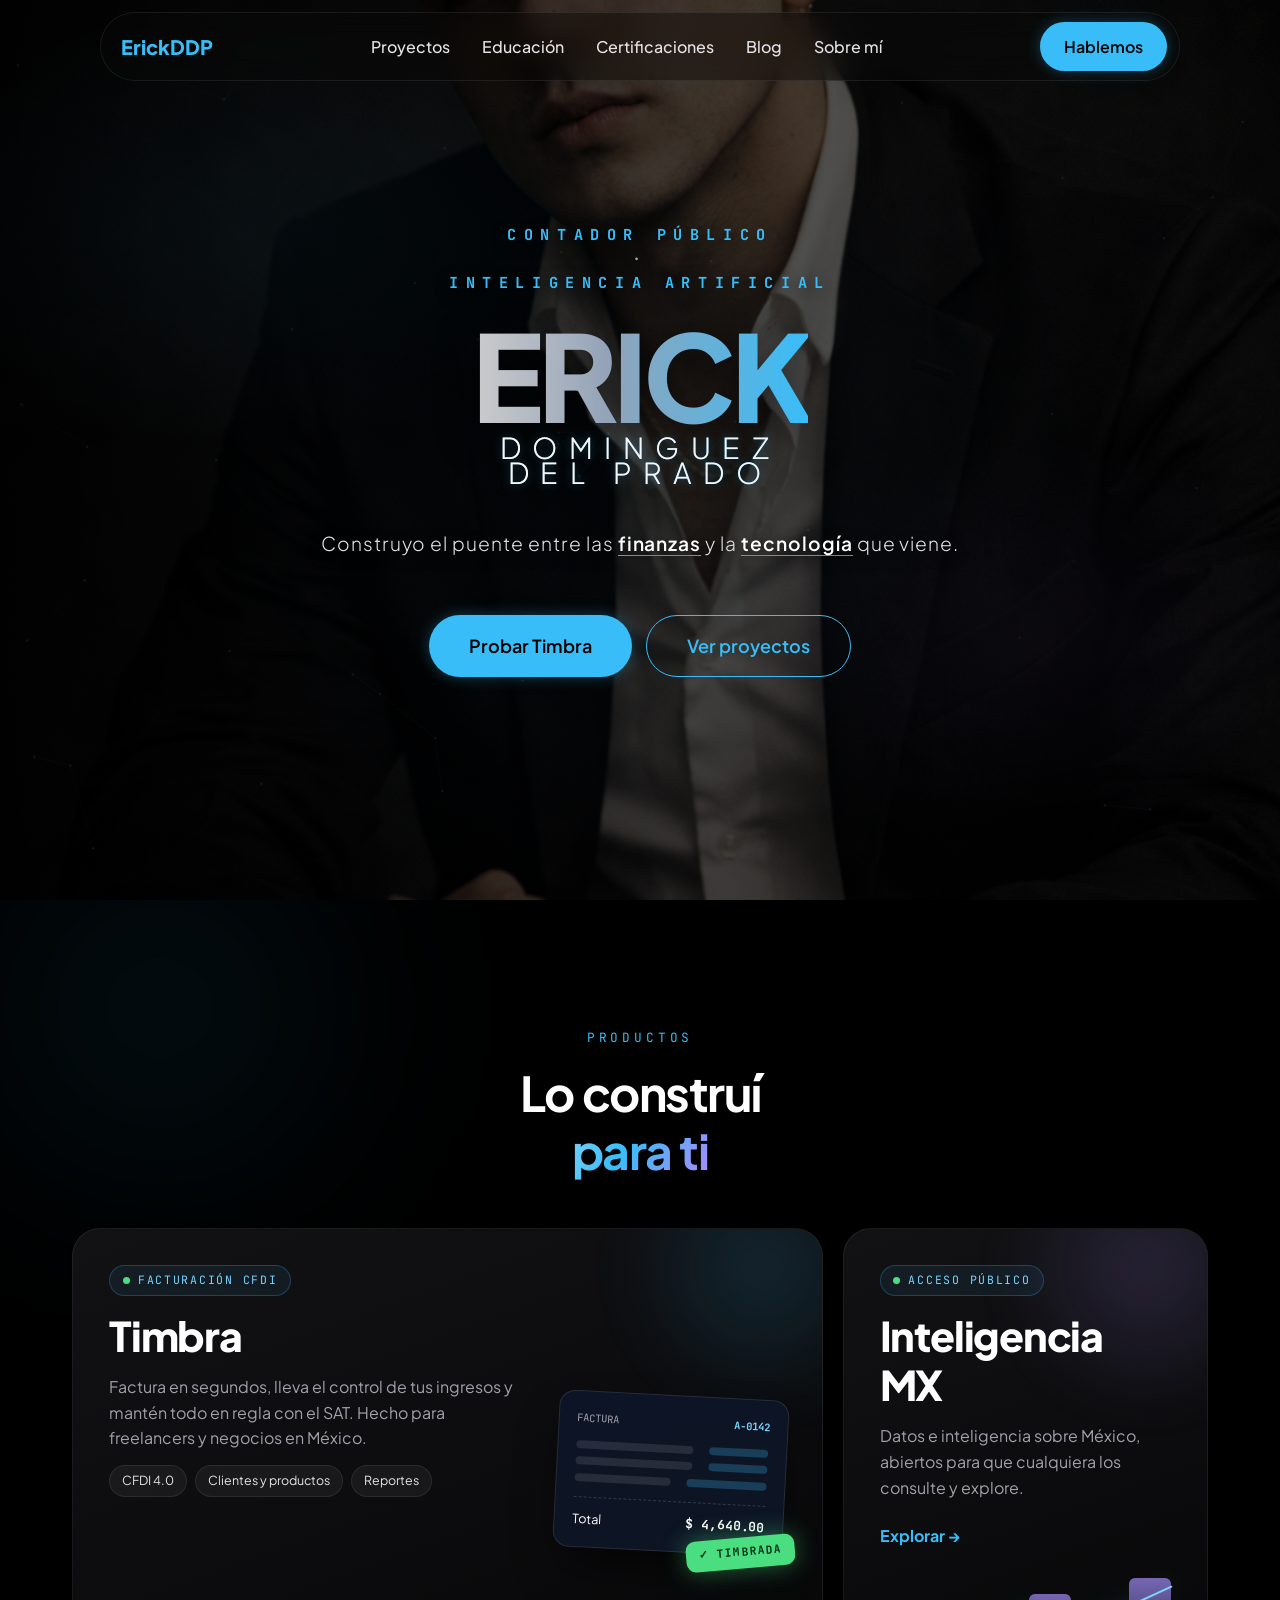
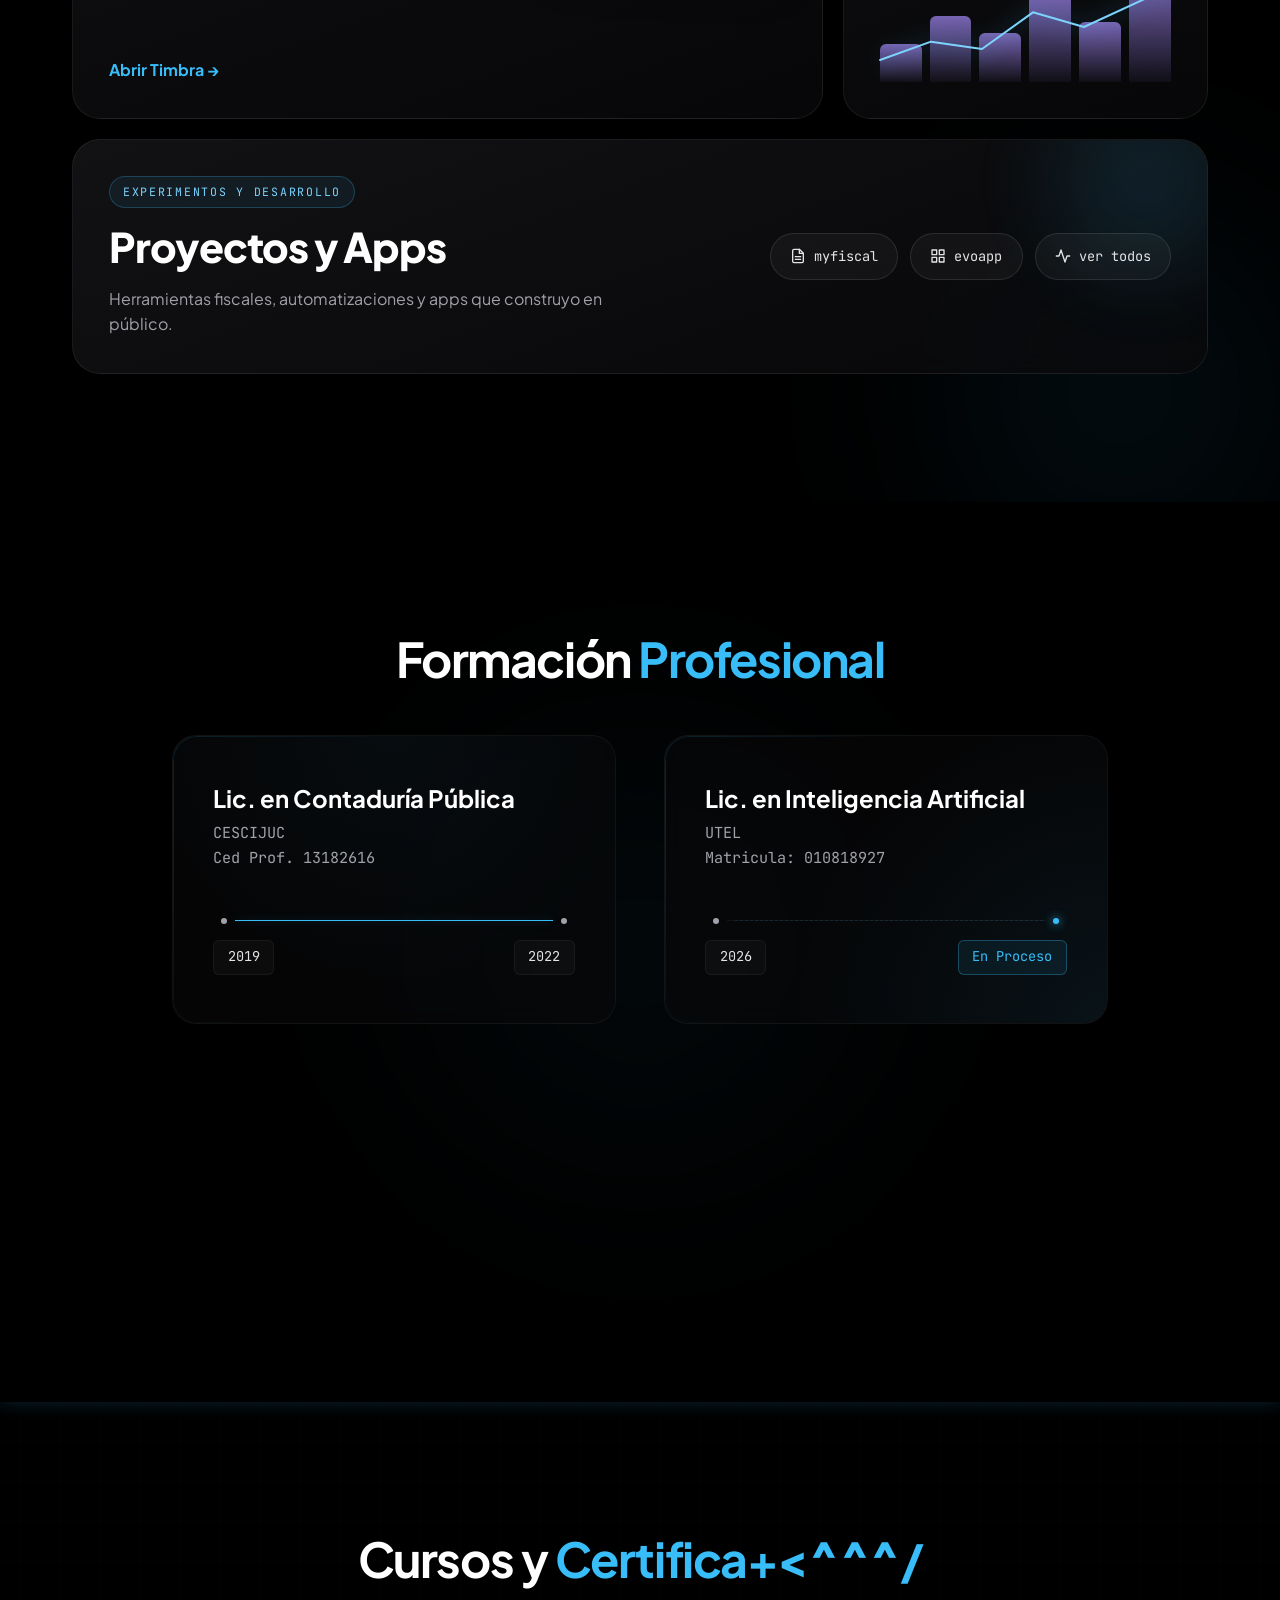
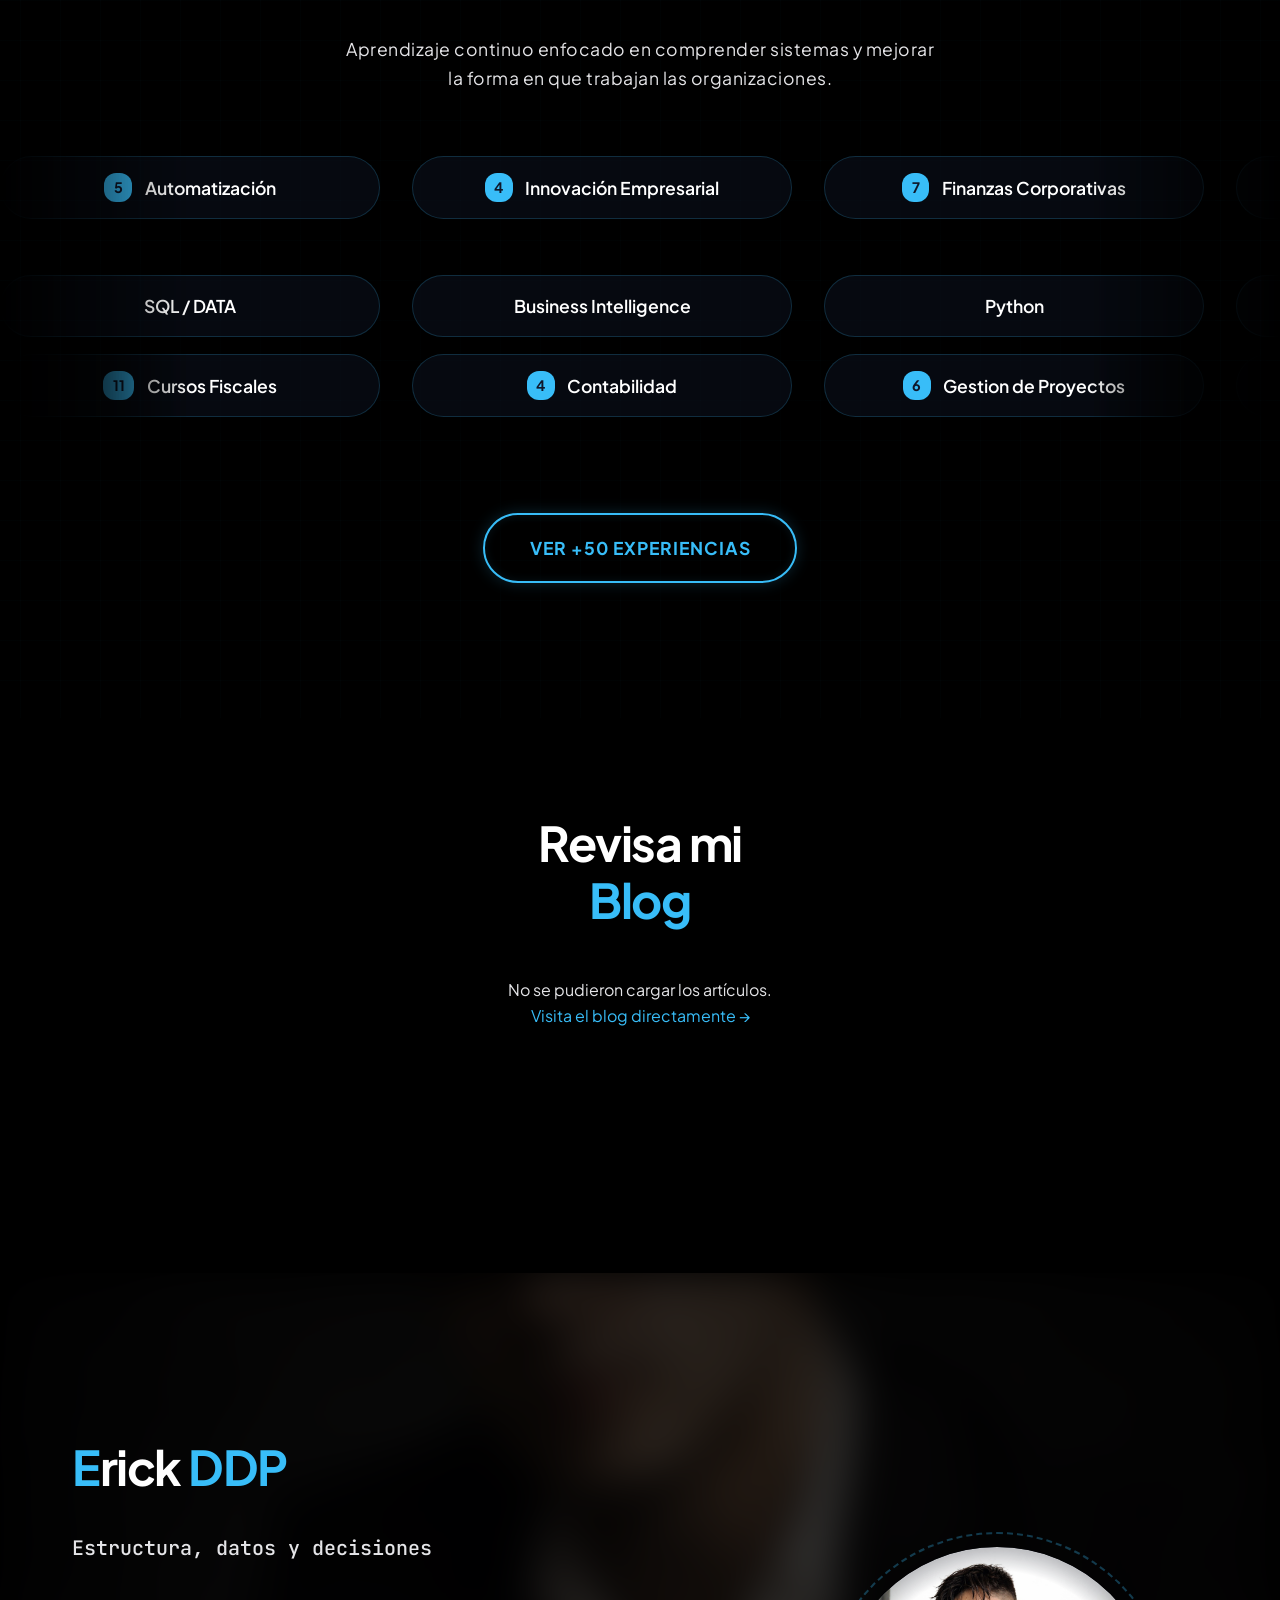
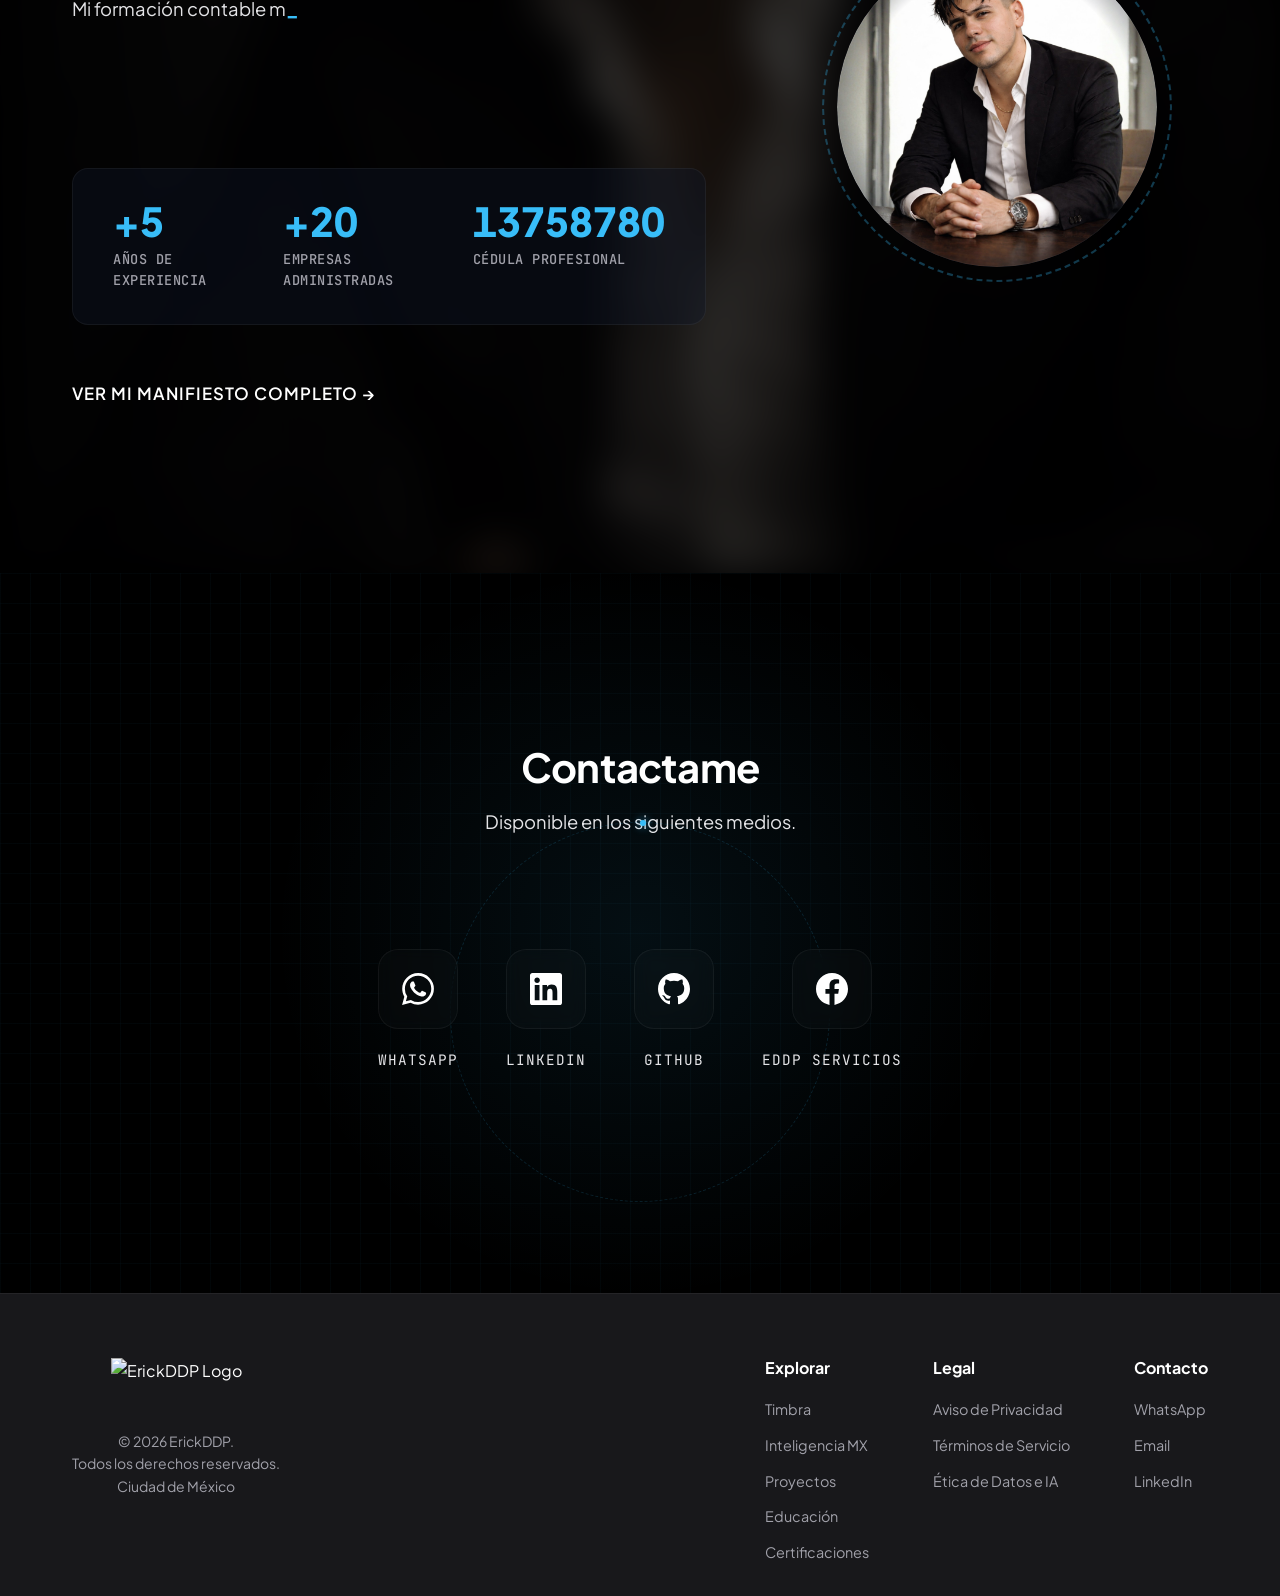
==== commit a9004cda: "Reemplaza sitio web por Timbra, agrega Inteligencia MX y moderniza UI Co-Authored-By: Claude Sonnet " ====
--- a/index.html
+++ b/index.html
@@ -4,7 +4,7 @@
 <head>
     <meta charset="UTF-8">
     <meta name="viewport" content="width=device-width, initial-scale=1.0">
-    <title>ErickDDP | Contador Público + IA</title>
+    <title>ErickDDP | Contador Público + IA · Timbra</title>
     <meta name="description"
         content="Asesoría fiscal, contabilidad digital y digitalización de negocios con Inteligencia Artificial. Atención directa en CDMX.">
     <link rel="preconnect" href="https://fonts.googleapis.com">
@@ -86,6 +86,10 @@
             </h1>
             <p class="brand-phrase">Construyo el puente entre las <span class="highlight">finanzas</span> y la <span
                     class="highlight">tecnología</span> que viene.</p>
+            <div class="hero-cta">
+                <a href="https://factura.erickddp.com" target="_blank" rel="noopener" class="btn btn-primary btn-lg btn-glow">Probar Timbra</a>
+                <a href="#ecosistema" class="btn btn-outline btn-lg">Ver proyectos</a>
+            </div>
         </div>
 
         <div class="scroll-indicator" aria-hidden="true">
@@ -104,112 +108,86 @@
 
 
 
-    <!-- NUEVA SECCIÓN: SITIO WEB Y APPS -->
+    <!-- SECCIÓN PROYECTOS: TIMBRA · INTELIGENCIA MX · APPS -->
     <section id="ecosistema" class="eco-section">
         <div class="eco-heading">
-            <h2 class="section-title reveal">Lo construí<br><span style="color: var(--primary-400);"> para ti</span>
-            </h2>
-        </div>
-        <div class="container eco-container">
-
-            <a href="https://web.erickddp.com" target="_blank" rel="noopener" class="eco-card eco-web">
-                <div class="eco-card-content">
-                    <span class="eco-badge">Servicios Profesionales</span>
-                    <h2>Sitio Web</h2>
-
-                    <!-- Representación visual de un sitio web profesional -->
-                    <div class="web-mockup-container">
-                        <div class="browser-frame">
-                            <div class="browser-header">
-                                <div class="dot red"></div>
-                                <div class="dot yellow"></div>
-                                <div class="dot green"></div>
-                                <div class="search-bar">https://web.erickddp.com</div>
-                            </div>
-                            <div class="browser-body">
-                                <div class="mock-nav"></div>
-                                <div class="mock-hero">
-                                    <div class="mock-line-long"></div>
-                                    <div class="mock-line-short"></div>
-                                </div>
-                                <div class="mock-grid">
-                                    <div class="mock-box"></div>
-                                    <div class="mock-box"></div>
-                                    <div class="mock-box"></div>
-                                </div>
-
-                                <p class="brand-phrase"></p>
-
-
-                            </div>
-
-                        </div>
-                        <div class="web-floating-element">
-                            <svg width="24" height="24" viewBox="0 0 24 24" fill="none" stroke="currentColor"
-                                stroke-width="2">
-                                <path d="M12 2L2 7l10 5 10-5-10-5zM2 17l10 5 10-5M2 12l10 5 10-5"></path>
-                            </svg>
-                        </div>
+            <p class="section-kicker reveal">Productos</p>
+            <h2 class="section-title reveal">Lo construí<br><span class="grad-text">para ti</span></h2>
+        </div>
+        <div class="container eco-container bento">
+
+            <!-- TIMBRA -->
+            <a href="https://factura.erickddp.com" target="_blank" rel="noopener" class="bento-card bento-timbra">
+                <div class="bento-glow"></div>
+                <div class="bento-body">
+                    <span class="bento-badge"><i class="live-dot"></i> Facturación CFDI</span>
+                    <h3>Timbra</h3>
+                    <p>Factura en segundos, lleva el control de tus ingresos y mantén todo en regla con el SAT.
+                        Hecho para freelancers y negocios en México.</p>
+                    <ul class="bento-tags">
+                        <li>CFDI 4.0</li>
+                        <li>Clientes y productos</li>
+                        <li>Reportes</li>
+                    </ul>
+                    <span class="bento-cta">Abrir Timbra <span>→</span></span>
+                </div>
+                <div class="bento-visual" aria-hidden="true">
+                    <div class="invoice-mock">
+                        <div class="invoice-head">
+                            <span>FACTURA</span><b>A-0142</b>
+                        </div>
+                        <div class="invoice-row"><i></i><i></i></div>
+                        <div class="invoice-row"><i></i><i></i></div>
+                        <div class="invoice-row short"><i></i><i></i></div>
+                        <div class="invoice-total"><span>Total</span><b>$ 4,640.00</b></div>
+                        <div class="invoice-stamp">✓ TIMBRADA</div>
                     </div>
                 </div>
             </a>
 
-            <div class="eco-card eco-apps">
-                <div class="eco-card-content">
-                    <span class="eco-badge">Experimentos y Desarrollo</span>
-                    <a href="https://proyectos.erickddp.com/" target="_blank" rel="noopener" class="eco-title-link">
-                        <h2>Proyectos y Apps</h2>
-                    </a>
-
-                    <!-- Representación visual de Aplicaciones y Automatización -->
-                    <div class="app-mockup-container">
-                        <div class="phone-frame">
-                            <div class="phone-header">
-                                <div class="phone-notch"></div>
-                                <div class="phone-status">
-                                    <div class="status-bar"></div>
-                                    <div class="status-bar short"></div>
-                                </div>
-                            </div>
-                            <div class="phone-body">
-                                <div class="app-chat-list">
-                                    <div class="chat-msg bot"></div>
-                                    <div class="chat-msg user"></div>
-                                    <div class="chat-msg bot animated"></div>
-                                </div>
-                                <div class="app-stats-grid">
-                                    <div class="stat-bar" style="--h: 40%"></div>
-                                    <div class="stat-bar" style="--h: 70%"></div>
-                                    <div class="stat-bar" style="--h: 50%"></div>
-                                    <div class="stat-bar" style="--h: 90%"></div>
-                                    <p class="brand-phrase"></p>
-
-                                </div>
-                            </div>
-                            <div class="phone-home-line"></div>
-                        </div>
-
-                        <!-- Nodos de conexión flotantes (Automatización) - Ahora como links directos -->
-                        <a href="https://myfiscal.erickddp.com" target="_blank" class="node-float node-myfiscal">
-                            <svg width="12" height="12" viewBox="0 0 24 24" fill="none" stroke="currentColor"
+            <!-- INTELIGENCIA MX -->
+            <a href="https://inteligencia-mx.erickddp.com" target="_blank" rel="noopener"
+                class="bento-card bento-intel">
+                <div class="bento-glow"></div>
+                <div class="bento-body">
+                    <span class="bento-badge"><i class="live-dot"></i> Acceso público</span>
+                    <h3>Inteligencia MX</h3>
+                    <p>Datos e inteligencia sobre México, abiertos para que cualquiera los consulte y explore.</p>
+                    <span class="bento-cta">Explorar <span>→</span></span>
+                </div>
+                <div class="bento-visual intel-visual" aria-hidden="true">
+                    <div class="intel-bars">
+                        <i style="--h:35%"></i><i style="--h:60%"></i><i style="--h:45%"></i>
+                        <i style="--h:80%"></i><i style="--h:55%"></i><i style="--h:95%"></i>
+                    </div>
+                    <svg viewBox="0 0 200 60" preserveAspectRatio="none" class="intel-line">
+                        <polyline points="0,48 35,38 70,42 105,22 140,30 200,8" />
+                    </svg>
+                </div>
+            </a>
+
+            <!-- PROYECTOS Y APPS -->
+            <div class="bento-card bento-apps">
+                <div class="bento-glow"></div>
+                <div class="bento-body bento-apps-body">
+                    <div>
+                        <span class="bento-badge">Experimentos y Desarrollo</span>
+                        <h3>Proyectos y Apps</h3>
+                        <p>Herramientas fiscales, automatizaciones y apps que construyo en público.</p>
+                    </div>
+                    <div class="app-chips">
+                        <a href="https://myfiscal.erickddp.com" target="_blank" rel="noopener" class="app-chip">
+                            <svg width="16" height="16" viewBox="0 0 24 24" fill="none" stroke="currentColor"
                                 stroke-width="2" stroke-linecap="round" stroke-linejoin="round">
                                 <path d="M14 2H6a2 2 0 0 0-2 2v16a2 2 0 0 0 2 2h12a2 2 0 0 0 2-2V8z"></path>
                                 <polyline points="14 2 14 8 20 8"></polyline>
                                 <line x1="16" y1="13" x2="8" y2="13"></line>
                                 <line x1="16" y1="17" x2="8" y2="17"></line>
-                                <polyline points="10 9 9 9 8 9"></polyline>
                             </svg>
                             myfiscal
                         </a>
-                        <a href="https://proyectos.erickddp.com/" target="_blank" class="node-float node-evoapp">
-                            <svg width="12" height="12" viewBox="0 0 24 24" fill="none" stroke="currentColor"
-                                stroke-width="2" stroke-linecap="round" stroke-linejoin="round">
-                                <polyline points="22 12 18 12 15 21 9 3 6 12 2 12"></polyline>
-                            </svg>
-                            otros
-                        </a>
-                        <a href="https://evoapp.erickddp.com" target="_blank" class="node-float node-otros">
-                            <svg width="12" height="12" viewBox="0 0 24 24" fill="none" stroke="currentColor"
+                        <a href="https://evoapp.erickddp.com" target="_blank" rel="noopener" class="app-chip">
+                            <svg width="16" height="16" viewBox="0 0 24 24" fill="none" stroke="currentColor"
                                 stroke-width="2" stroke-linecap="round" stroke-linejoin="round">
                                 <rect x="3" y="3" width="7" height="7"></rect>
                                 <rect x="14" y="3" width="7" height="7"></rect>
@@ -217,6 +195,13 @@
                                 <rect x="3" y="14" width="7" height="7"></rect>
                             </svg>
                             evoapp
+                        </a>
+                        <a href="https://proyectos.erickddp.com/" target="_blank" rel="noopener" class="app-chip">
+                            <svg width="16" height="16" viewBox="0 0 24 24" fill="none" stroke="currentColor"
+                                stroke-width="2" stroke-linecap="round" stroke-linejoin="round">
+                                <polyline points="22 12 18 12 15 21 9 3 6 12 2 12"></polyline>
+                            </svg>
+                            ver todos
                         </a>
                     </div>
                 </div>
@@ -584,6 +569,8 @@
                 <div class="footer-links">
                     <div class="col">
                         <h4>Explorar</h4>
+                        <a href="https://factura.erickddp.com" target="_blank" rel="noopener">Timbra</a>
+                        <a href="https://inteligencia-mx.erickddp.com" target="_blank" rel="noopener">Inteligencia MX</a>
                         <a href="#ecosistema">Proyectos</a>
                         <a href="#educacion">Educación</a>
                         <a href="#certificaciones-overdrive">Certificaciones</a>
--- a/styles.css
+++ b/styles.css
@@ -3950,4 +3950,500 @@
     .loader-logo {
         width: 100px;
     }
-}+}
+
+/* ==========================================================================
+   V2 · MODERNIZACIÓN (bento, navbar flotante, aurora, tipografía)
+   ========================================================================== */
+:root {
+    --violet-400: #a78bfa;
+    --grad-brand: linear-gradient(120deg, #7dd3fc 0%, #38bdf8 40%, #a78bfa 100%);
+}
+
+.grad-text {
+    background: var(--grad-brand);
+    -webkit-background-clip: text;
+    background-clip: text;
+    -webkit-text-fill-color: transparent;
+    color: transparent;
+}
+
+.section-kicker {
+    text-align: center;
+    font-family: var(--font-mono);
+    font-size: 0.8rem;
+    letter-spacing: 0.3em;
+    text-transform: uppercase;
+    color: var(--primary-400);
+    margin-bottom: 1rem;
+}
+
+.section-title {
+    letter-spacing: -0.03em;
+}
+
+/* Navbar flotante tipo píldora */
+.navbar {
+    top: 0.75rem;
+    padding: 0;
+}
+
+.navbar .navbar-content {
+    max-width: 1080px;
+    margin: 0 auto;
+    padding: 0.55rem 0.75rem 0.55rem 1.25rem;
+    border-radius: 9999px;
+    background: rgba(9, 9, 11, 0.45);
+    border: 1px solid rgba(255, 255, 255, 0.08);
+    backdrop-filter: blur(16px) saturate(140%);
+    -webkit-backdrop-filter: blur(16px) saturate(140%);
+    transition: var(--transition);
+}
+
+.navbar.scrolled {
+    background: transparent;
+    border-bottom: none;
+    padding: 0;
+    backdrop-filter: none;
+}
+
+.navbar.scrolled .navbar-content {
+    background: rgba(9, 9, 11, 0.8);
+    border-color: rgba(56, 189, 248, 0.2);
+    box-shadow: 0 10px 40px -10px rgba(0, 0, 0, 0.7);
+}
+
+@media (max-width: 768px) {
+    .navbar {
+        top: 0.5rem;
+    }
+
+    .navbar .navbar-content {
+        margin: 0 0.75rem;
+    }
+}
+
+/* Hero: aurora + CTAs */
+.hero-minimal::after {
+    content: '';
+    position: absolute;
+    inset: 0;
+    background:
+        radial-gradient(40% 35% at 20% 25%, rgba(56, 189, 248, 0.16), transparent 70%),
+        radial-gradient(35% 30% at 80% 70%, rgba(167, 139, 250, 0.14), transparent 70%);
+    mix-blend-mode: screen;
+    pointer-events: none;
+    animation: auroraShift 14s ease-in-out infinite alternate;
+}
+
+@keyframes auroraShift {
+    from {
+        transform: translate3d(-2%, -1%, 0) scale(1);
+    }
+
+    to {
+        transform: translate3d(3%, 2%, 0) scale(1.08);
+    }
+}
+
+.hero-cta {
+    display: flex;
+    flex-wrap: wrap;
+    gap: 0.9rem;
+    justify-content: center;
+    margin-top: 2.25rem;
+    position: relative;
+    z-index: 3;
+}
+
+/* Bento */
+.bento {
+    grid-template-columns: repeat(6, 1fr);
+    gap: 1.25rem;
+}
+
+.bento-card {
+    position: relative;
+    display: flex;
+    overflow: hidden;
+    border-radius: 1.75rem;
+    padding: 2.25rem;
+    background: linear-gradient(160deg, rgba(24, 24, 27, 0.75), rgba(9, 9, 11, 0.75));
+    border: 1px solid rgba(255, 255, 255, 0.07);
+    backdrop-filter: blur(14px);
+    transition: transform 0.5s cubic-bezier(0.2, 0.8, 0.2, 1), border-color 0.4s, box-shadow 0.5s;
+    color: inherit;
+}
+
+.bento-card:hover {
+    transform: translateY(-6px);
+    border-color: rgba(56, 189, 248, 0.45);
+    box-shadow: 0 30px 60px -20px rgba(0, 0, 0, 0.8), 0 0 40px rgba(56, 189, 248, 0.12);
+}
+
+.bento-glow {
+    position: absolute;
+    width: 320px;
+    height: 320px;
+    top: -120px;
+    right: -100px;
+    background: radial-gradient(circle, rgba(56, 189, 248, 0.22), transparent 65%);
+    filter: blur(30px);
+    pointer-events: none;
+    transition: opacity 0.5s;
+    opacity: 0.7;
+}
+
+.bento-intel .bento-glow {
+    background: radial-gradient(circle, rgba(167, 139, 250, 0.25), transparent 65%);
+}
+
+.bento-card:hover .bento-glow {
+    opacity: 1;
+}
+
+.bento-timbra {
+    grid-column: span 4;
+    gap: 1.5rem;
+    align-items: stretch;
+    justify-content: space-between;
+}
+
+.bento-intel {
+    grid-column: span 2;
+    flex-direction: column;
+    justify-content: space-between;
+    gap: 1.5rem;
+}
+
+.bento-apps {
+    grid-column: span 6;
+}
+
+.bento-body {
+    position: relative;
+    z-index: 2;
+    display: flex;
+    flex-direction: column;
+    gap: 0.9rem;
+    flex: 1;
+}
+
+.bento-card h3 {
+    font-size: clamp(1.75rem, 3.2vw, 2.6rem);
+    font-weight: 800;
+    letter-spacing: -0.03em;
+}
+
+.bento-card p {
+    color: var(--text-tertiary);
+    font-size: 1rem;
+    max-width: 46ch;
+}
+
+.bento-badge {
+    align-self: flex-start;
+    display: inline-flex;
+    align-items: center;
+    gap: 0.5rem;
+    font-family: var(--font-mono);
+    font-size: 0.72rem;
+    letter-spacing: 0.15em;
+    text-transform: uppercase;
+    color: var(--primary-300);
+    padding: 0.35rem 0.8rem;
+    border-radius: 9999px;
+    border: 1px solid rgba(56, 189, 248, 0.25);
+    background: rgba(56, 189, 248, 0.07);
+}
+
+.live-dot {
+    width: 7px;
+    height: 7px;
+    border-radius: 50%;
+    background: #4ade80;
+    box-shadow: 0 0 0 0 rgba(74, 222, 128, 0.7);
+    animation: livePulse 2s infinite;
+}
+
+@keyframes livePulse {
+    70% {
+        box-shadow: 0 0 0 8px rgba(74, 222, 128, 0);
+    }
+
+    100% {
+        box-shadow: 0 0 0 0 rgba(74, 222, 128, 0);
+    }
+}
+
+.bento-tags {
+    display: flex;
+    flex-wrap: wrap;
+    gap: 0.5rem;
+}
+
+.bento-tags li {
+    font-size: 0.78rem;
+    color: var(--text-secondary);
+    padding: 0.3rem 0.75rem;
+    border-radius: 9999px;
+    background: rgba(255, 255, 255, 0.05);
+    border: 1px solid rgba(255, 255, 255, 0.08);
+}
+
+.bento-cta {
+    margin-top: auto;
+    padding-top: 0.5rem;
+    font-weight: 700;
+    color: var(--primary-400);
+}
+
+.bento-cta span {
+    display: inline-block;
+    transition: transform 0.3s;
+}
+
+.bento-card:hover .bento-cta span {
+    transform: translateX(6px);
+}
+
+.bento-visual {
+    position: relative;
+    z-index: 2;
+    display: flex;
+    align-items: center;
+    justify-content: center;
+}
+
+/* Maqueta de factura */
+.invoice-mock {
+    position: relative;
+    width: 230px;
+    padding: 1.1rem;
+    border-radius: 1rem;
+    background: rgba(15, 23, 42, 0.85);
+    border: 1px solid rgba(255, 255, 255, 0.1);
+    box-shadow: 0 25px 50px -15px rgba(0, 0, 0, 0.7);
+    transform: rotate(3deg);
+    transition: transform 0.6s cubic-bezier(0.2, 0.8, 0.2, 1);
+}
+
+.bento-timbra:hover .invoice-mock {
+    transform: rotate(0deg) scale(1.04);
+}
+
+.invoice-head {
+    display: flex;
+    justify-content: space-between;
+    font-family: var(--font-mono);
+    font-size: 0.65rem;
+    color: var(--text-tertiary);
+    margin-bottom: 0.9rem;
+}
+
+.invoice-head b {
+    color: var(--primary-300);
+}
+
+.invoice-row {
+    display: flex;
+    justify-content: space-between;
+    gap: 1rem;
+    margin-bottom: 0.55rem;
+}
+
+.invoice-row i {
+    height: 8px;
+    border-radius: 4px;
+    background: rgba(255, 255, 255, 0.1);
+    flex: 2;
+}
+
+.invoice-row i+i {
+    flex: 1;
+    background: rgba(56, 189, 248, 0.25);
+}
+
+.invoice-row.short i:first-child {
+    flex: 1.2;
+}
+
+.invoice-total {
+    display: flex;
+    justify-content: space-between;
+    margin-top: 0.9rem;
+    padding-top: 0.7rem;
+    border-top: 1px dashed rgba(255, 255, 255, 0.15);
+    font-size: 0.8rem;
+}
+
+.invoice-total b {
+    font-family: var(--font-mono);
+    color: #fff;
+}
+
+.invoice-stamp {
+    position: absolute;
+    right: -14px;
+    bottom: -14px;
+    padding: 0.4rem 0.8rem;
+    border-radius: 0.6rem;
+    font-family: var(--font-mono);
+    font-size: 0.7rem;
+    font-weight: 700;
+    letter-spacing: 0.1em;
+    color: #052e16;
+    background: #4ade80;
+    box-shadow: 0 0 25px rgba(74, 222, 128, 0.45);
+    transform: rotate(-8deg);
+    animation: stampIn 4s ease-in-out infinite;
+}
+
+@keyframes stampIn {
+
+    0%,
+    100% {
+        transform: rotate(-8deg) scale(1);
+    }
+
+    50% {
+        transform: rotate(-8deg) scale(1.08);
+    }
+}
+
+/* Maqueta Inteligencia MX */
+.intel-visual {
+    height: 110px;
+    width: 100%;
+}
+
+.intel-bars {
+    position: absolute;
+    inset: 0;
+    display: flex;
+    align-items: flex-end;
+    gap: 8px;
+}
+
+.intel-bars i {
+    flex: 1;
+    height: var(--h);
+    border-radius: 6px 6px 0 0;
+    background: linear-gradient(180deg, rgba(167, 139, 250, 0.7), rgba(167, 139, 250, 0.05));
+    transform-origin: bottom;
+    animation: barGrow 3.5s ease-in-out infinite alternate;
+}
+
+.intel-bars i:nth-child(even) {
+    animation-delay: 0.6s;
+}
+
+@keyframes barGrow {
+    from {
+        transform: scaleY(0.75);
+    }
+
+    to {
+        transform: scaleY(1);
+    }
+}
+
+.intel-line {
+    position: absolute;
+    inset: 0;
+    width: 100%;
+    height: 100%;
+    overflow: visible;
+}
+
+.intel-line polyline {
+    fill: none;
+    stroke: var(--primary-300);
+    stroke-width: 2;
+    stroke-linecap: round;
+    stroke-linejoin: round;
+    vector-effect: non-scaling-stroke;
+    filter: drop-shadow(0 0 6px rgba(56, 189, 248, 0.7));
+}
+
+/* Apps */
+.bento-apps-body {
+    flex-direction: row;
+    align-items: center;
+    justify-content: space-between;
+    gap: 2rem;
+    flex-wrap: wrap;
+}
+
+.bento-apps-body>div:first-child {
+    display: flex;
+    flex-direction: column;
+    gap: 0.9rem;
+}
+
+.app-chips {
+    display: flex;
+    flex-wrap: wrap;
+    gap: 0.75rem;
+}
+
+.app-chip {
+    display: inline-flex;
+    align-items: center;
+    gap: 0.5rem;
+    padding: 0.7rem 1.2rem;
+    border-radius: 9999px;
+    font-family: var(--font-mono);
+    font-size: 0.85rem;
+    color: var(--text-secondary);
+    background: rgba(255, 255, 255, 0.04);
+    border: 1px solid rgba(255, 255, 255, 0.1);
+}
+
+.app-chip:hover {
+    color: #000;
+    background: var(--primary-400);
+    border-color: var(--primary-400);
+    transform: translateY(-2px);
+    box-shadow: 0 0 20px var(--accent-glow);
+}
+
+@media (max-width: 991px) {
+    .bento {
+        grid-template-columns: 1fr;
+    }
+
+    .bento-timbra,
+    .bento-intel,
+    .bento-apps {
+        grid-column: auto;
+    }
+
+    .bento-timbra {
+        flex-direction: column;
+    }
+
+    .bento-card {
+        padding: 1.75rem;
+        border-radius: 1.5rem;
+    }
+
+    .invoice-mock {
+        margin: 0.5rem auto 1rem;
+    }
+
+    .bento-apps-body {
+        flex-direction: column;
+        align-items: flex-start;
+    }
+}
+
+@media (prefers-reduced-motion: reduce) {
+
+    .hero-minimal::after,
+    .live-dot,
+    .invoice-stamp,
+    .intel-bars i {
+        animation: none;
+    }
+}
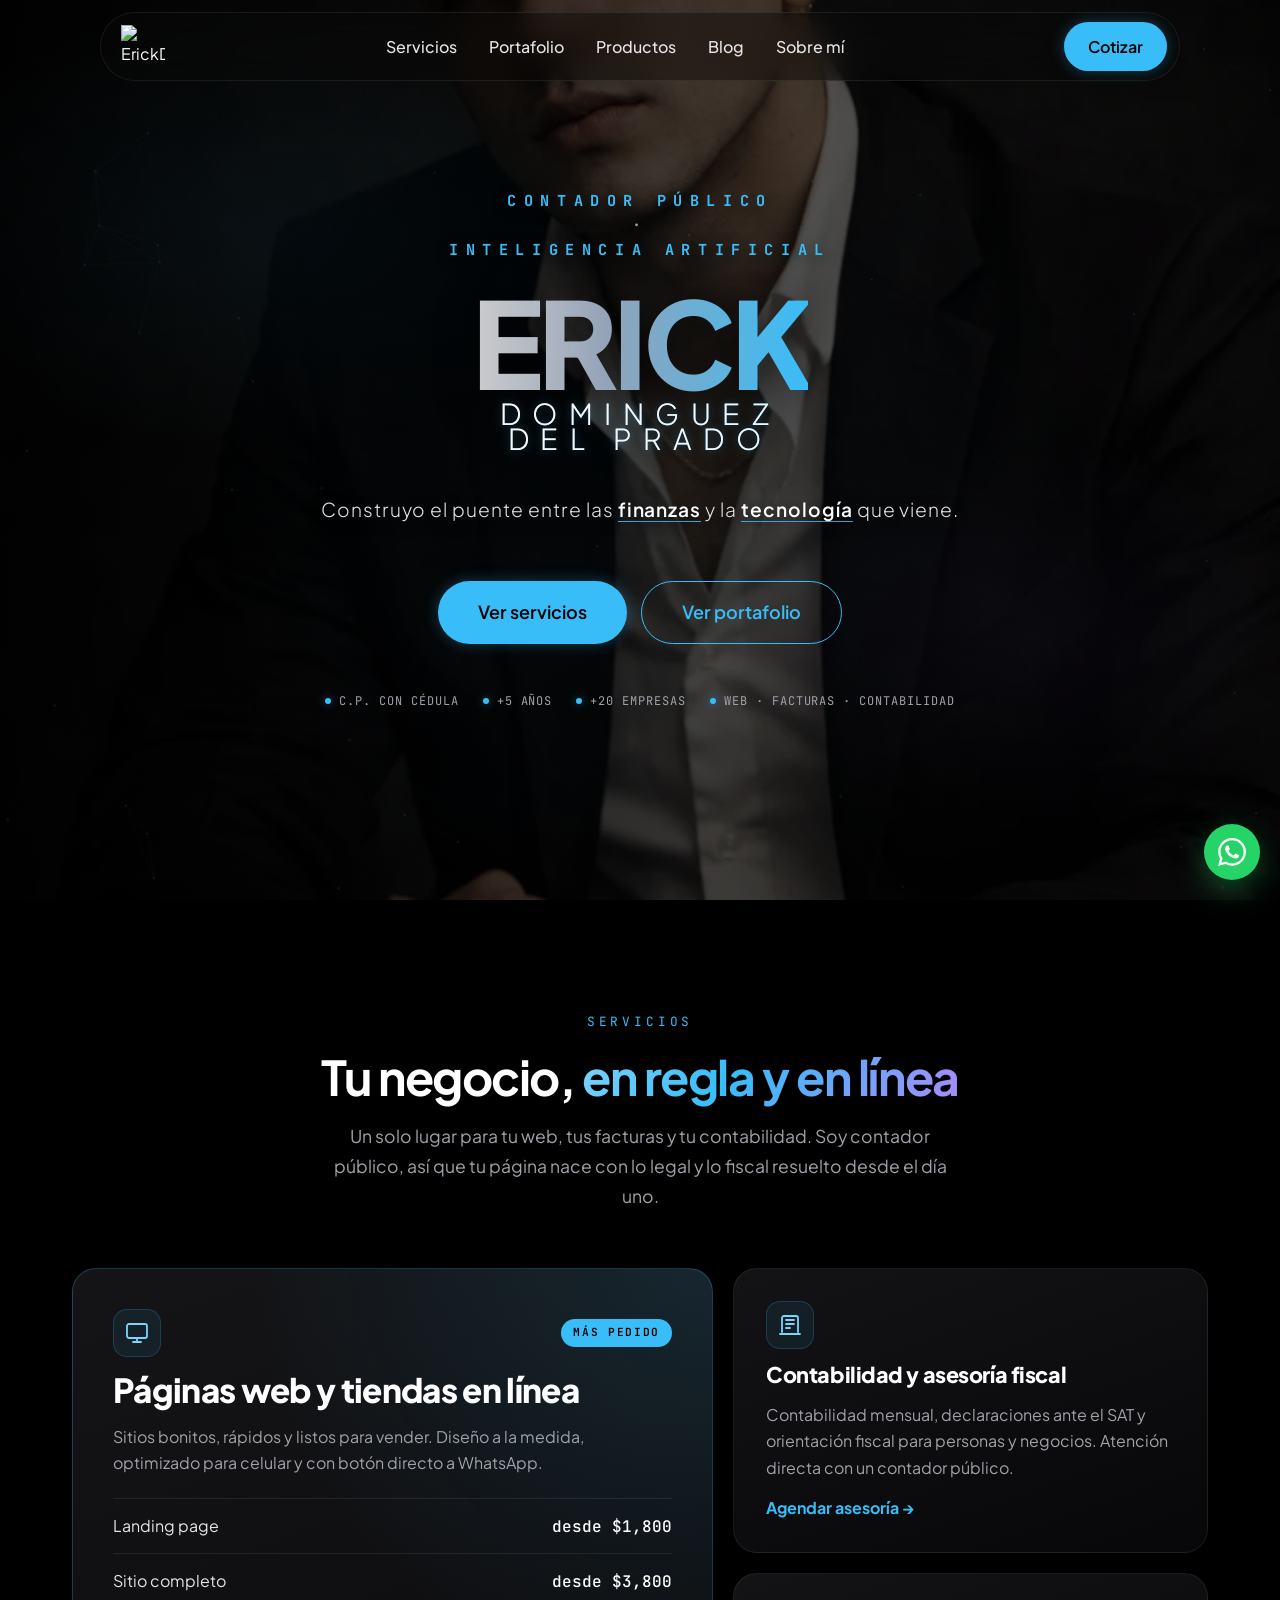
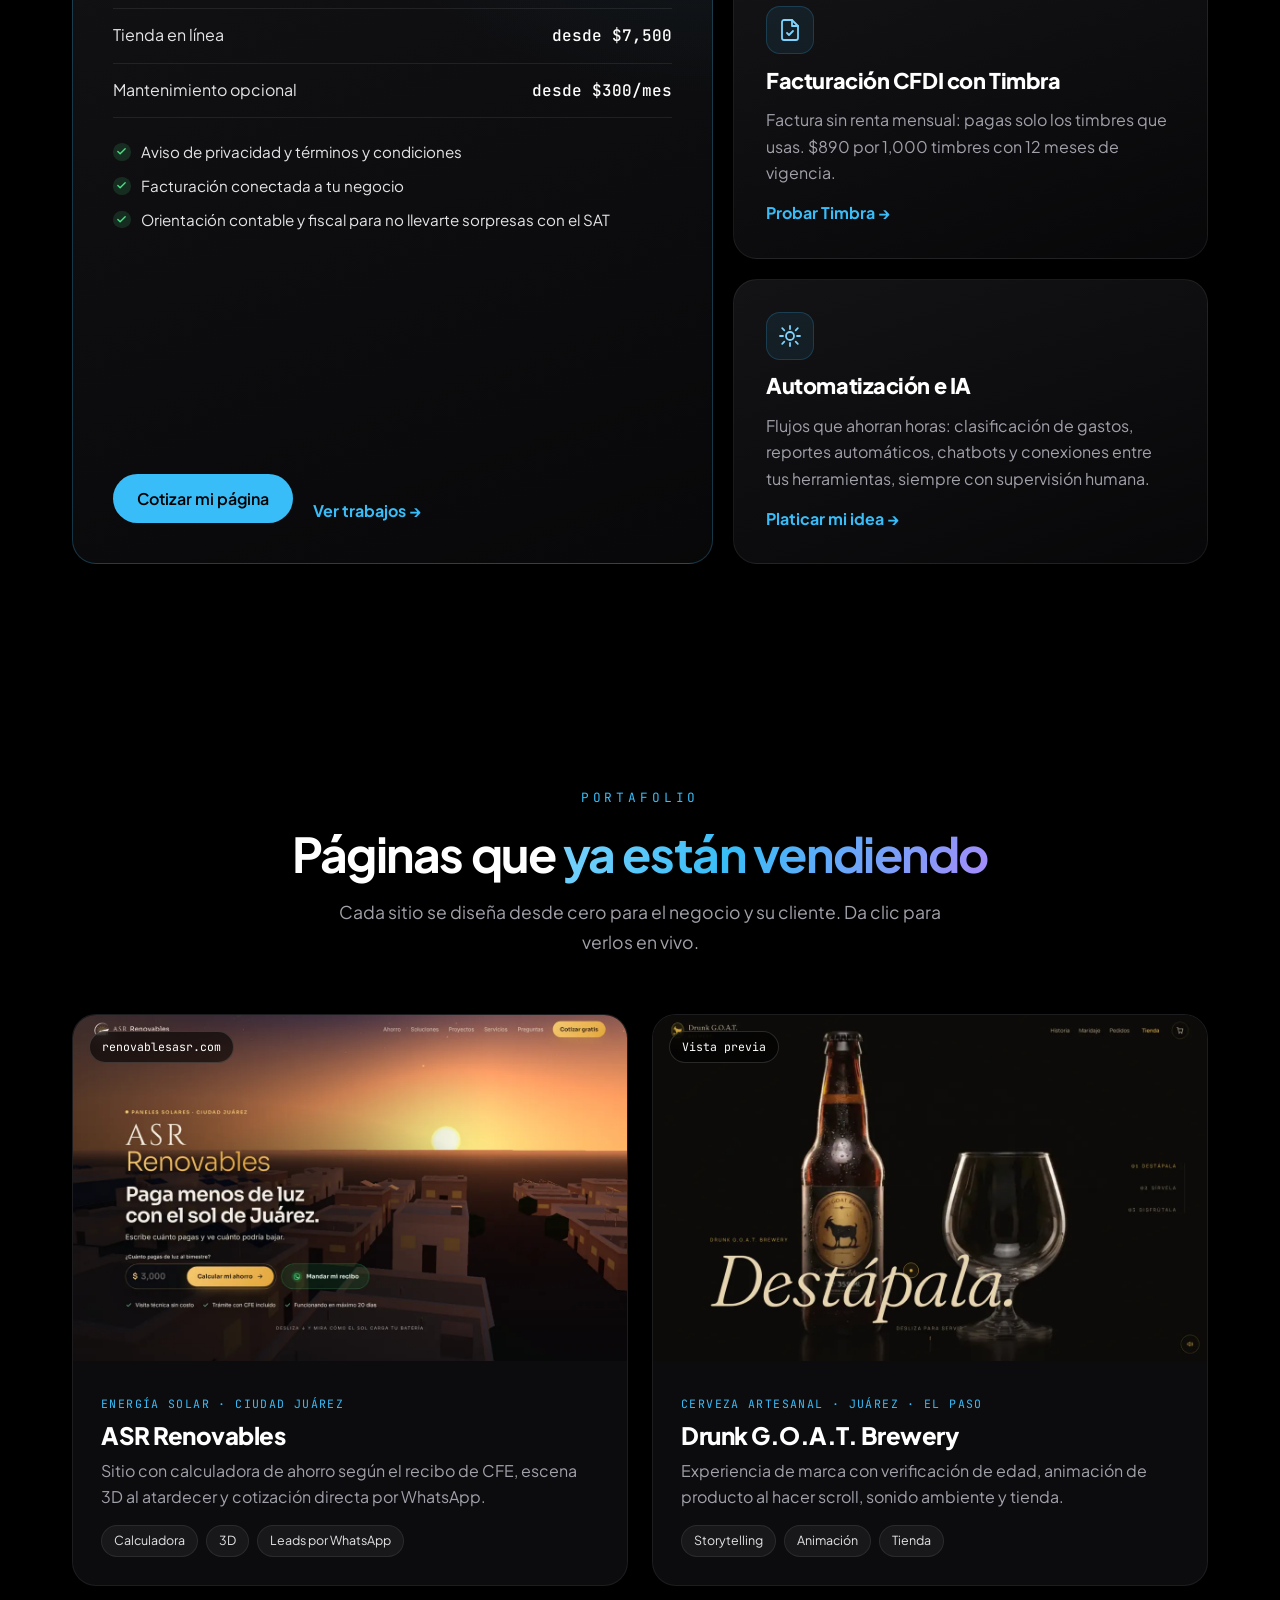
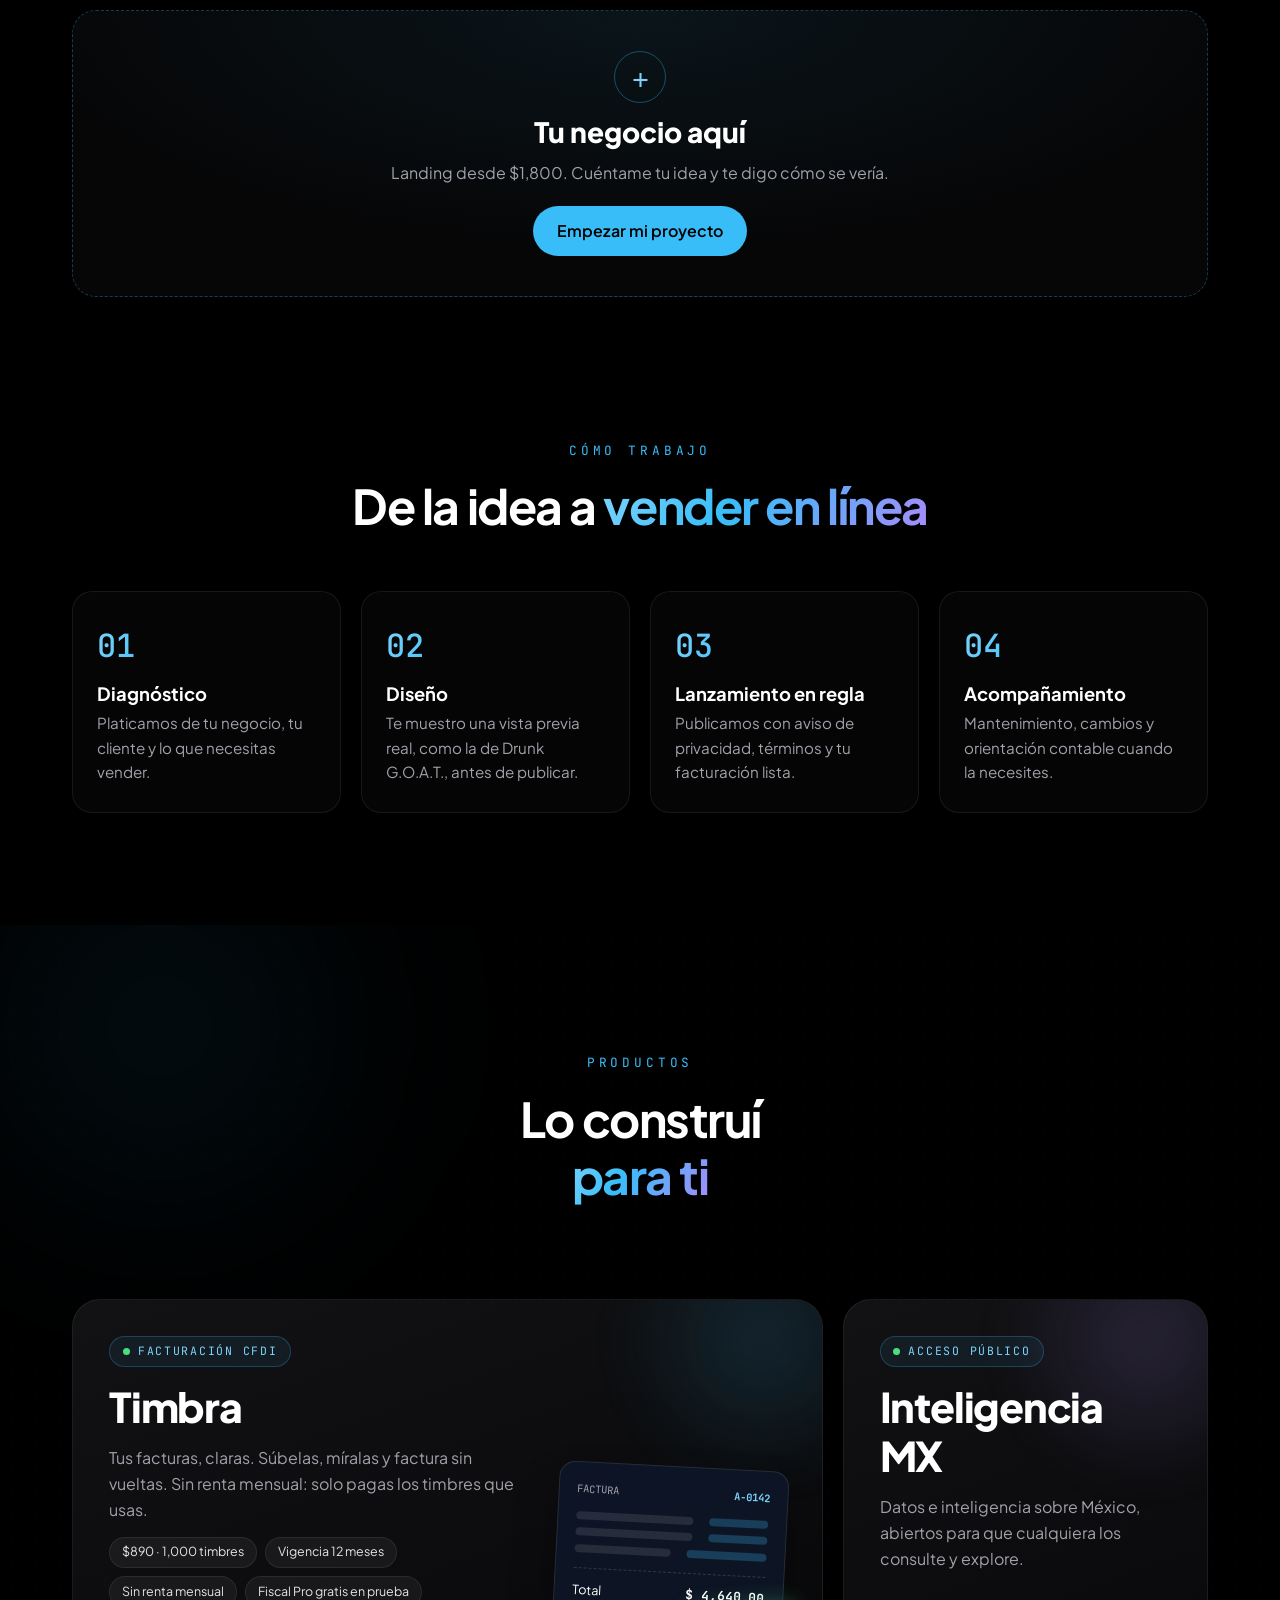
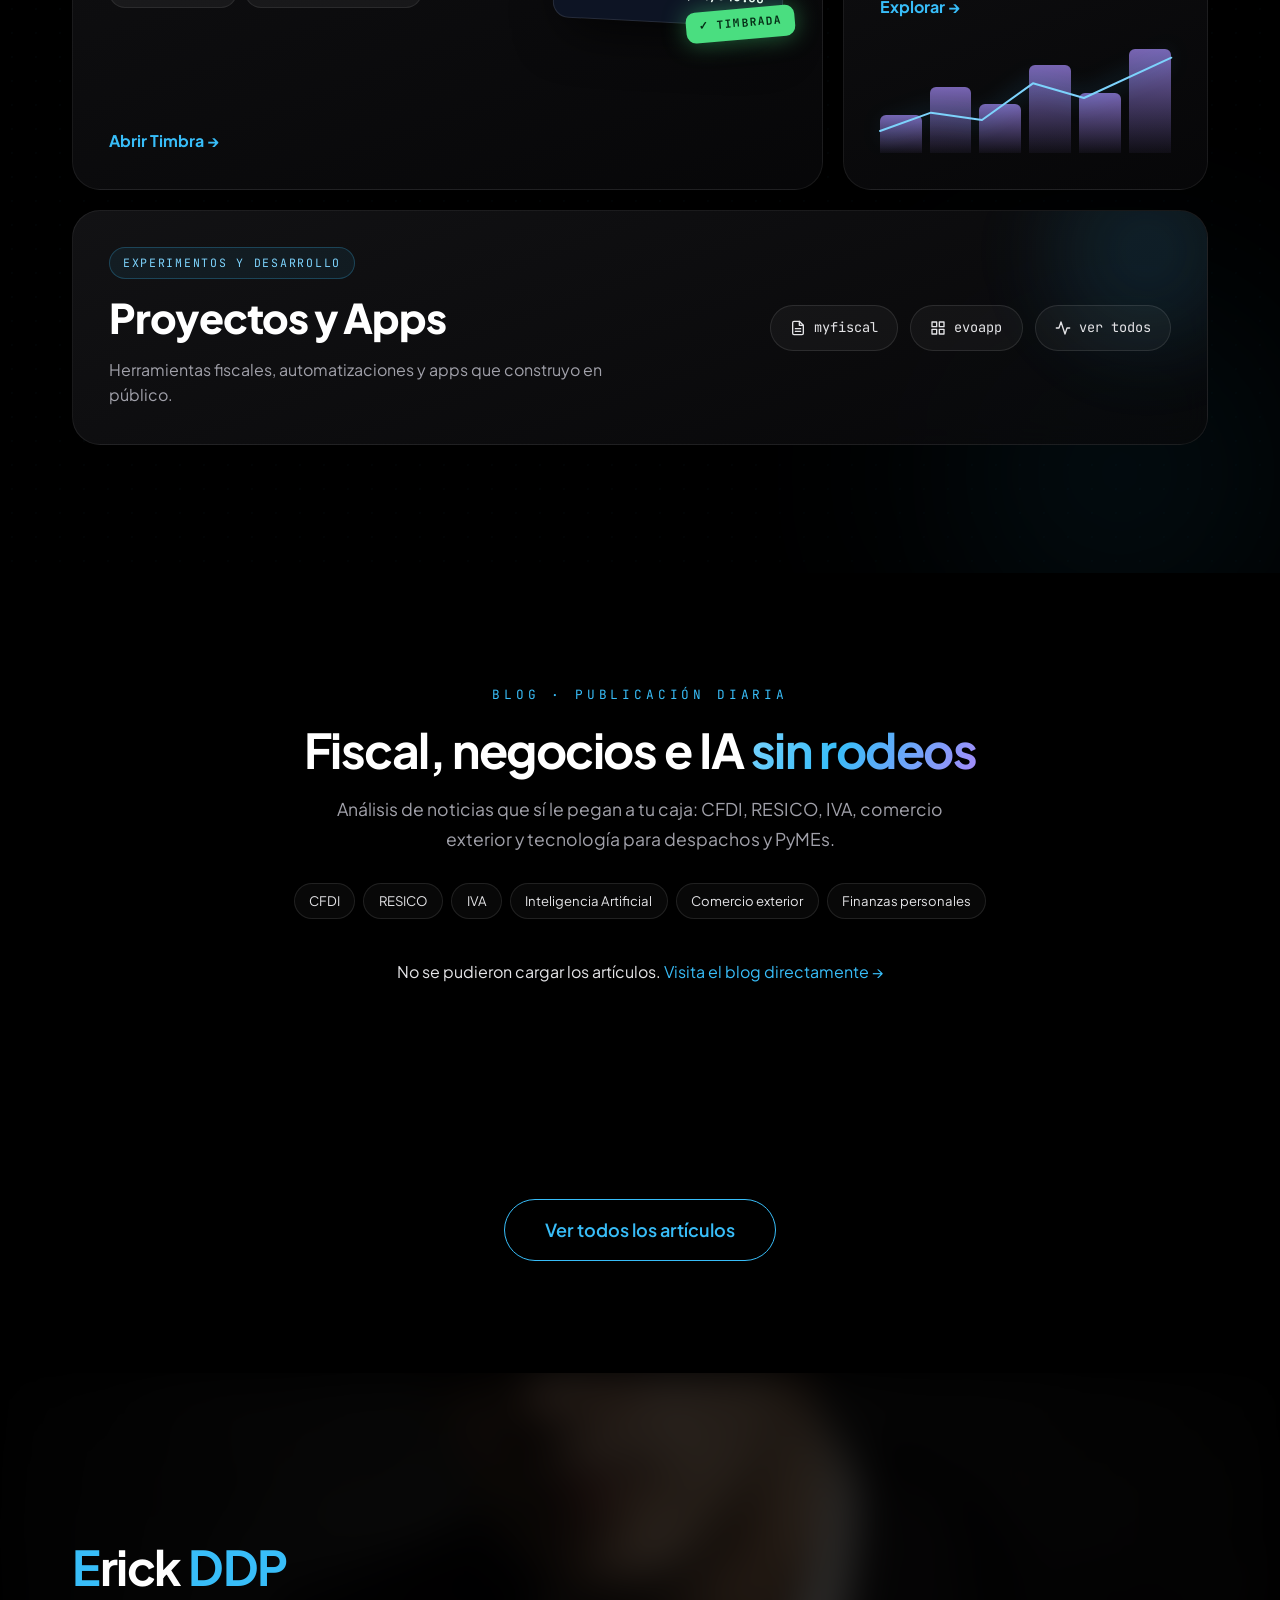
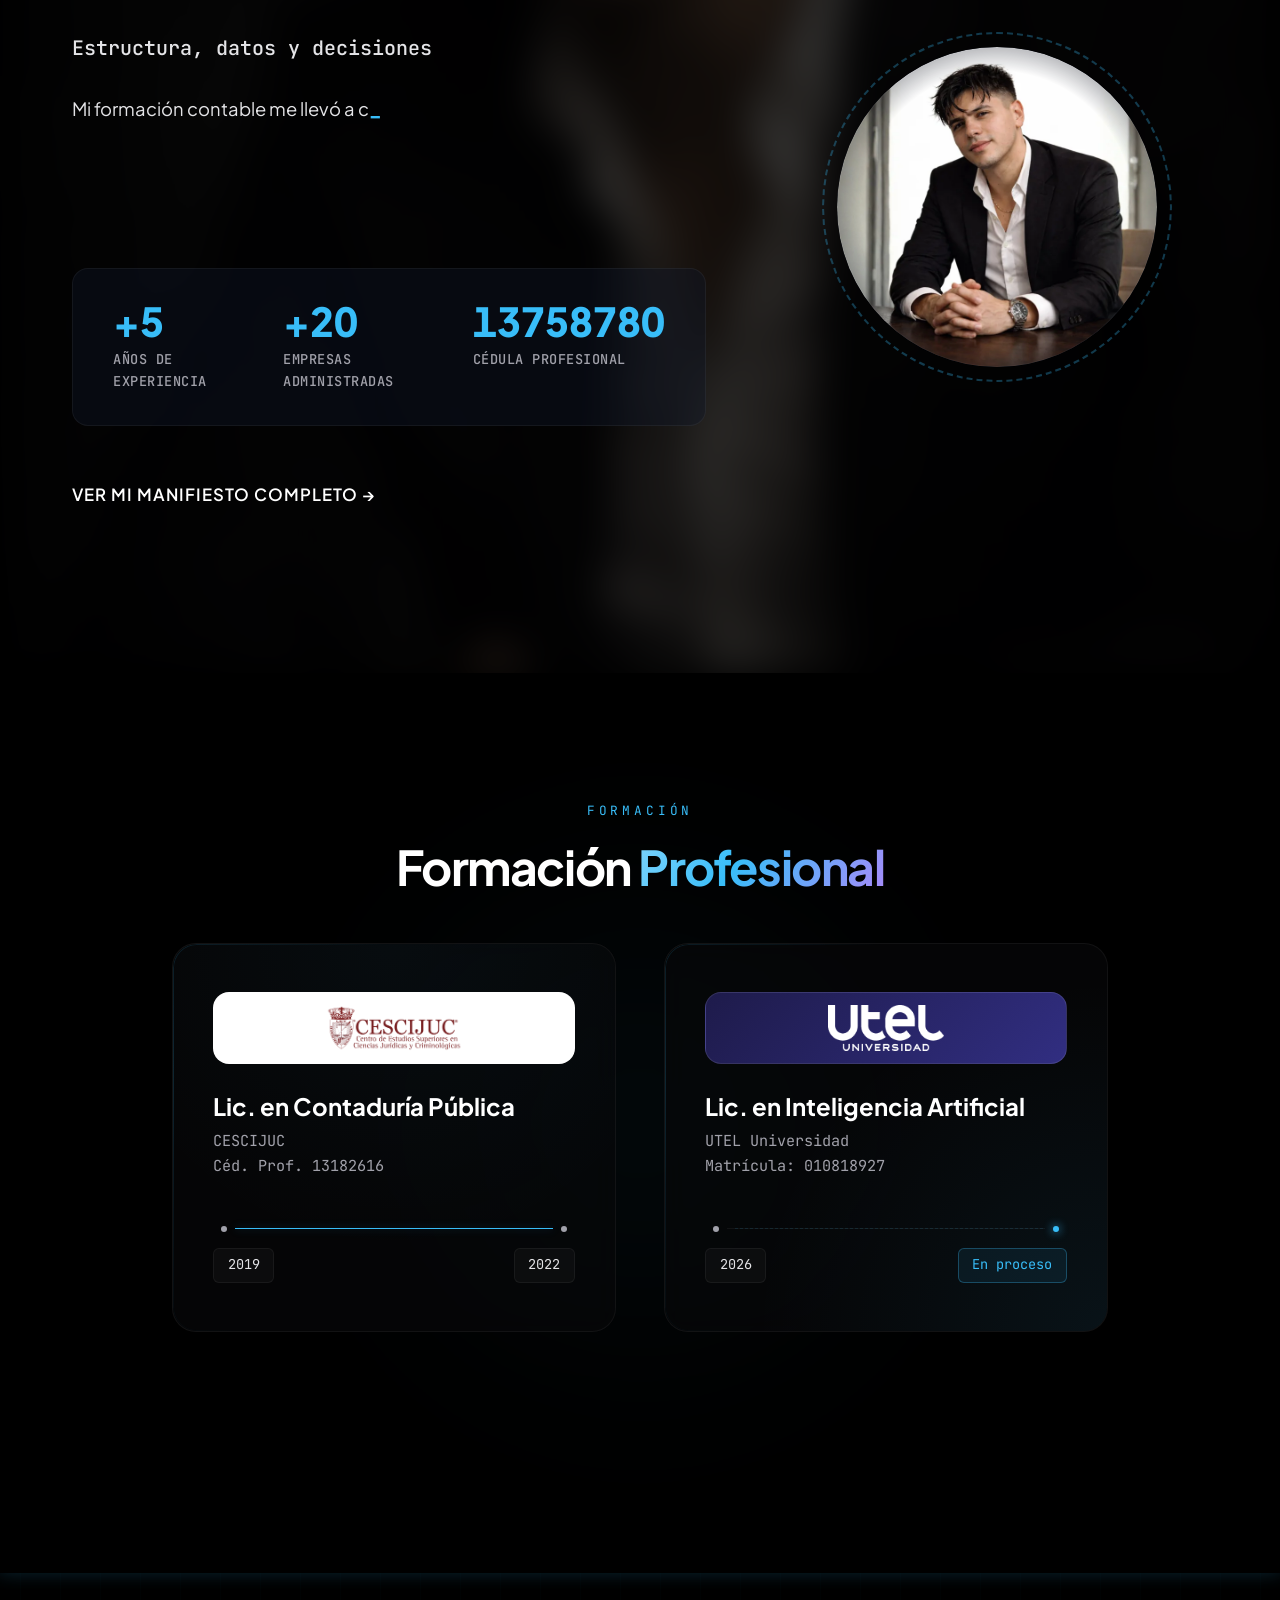
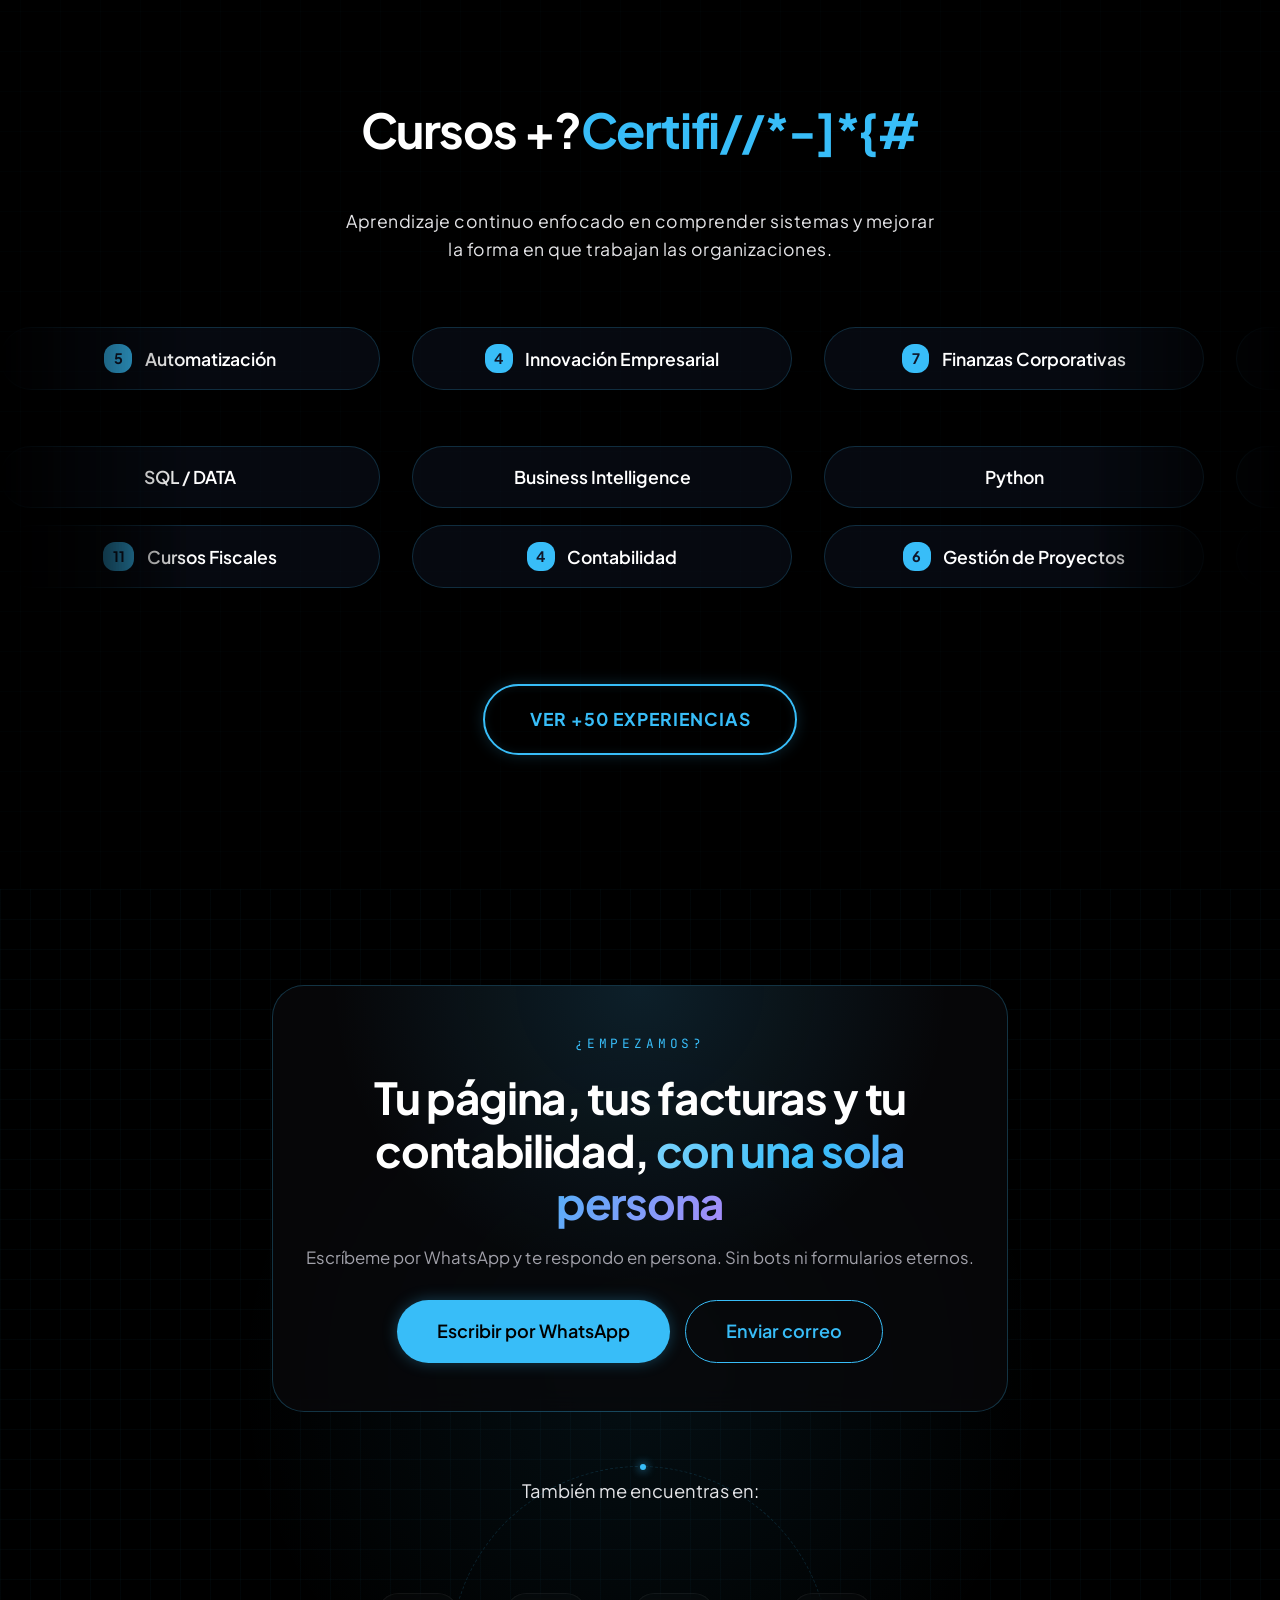
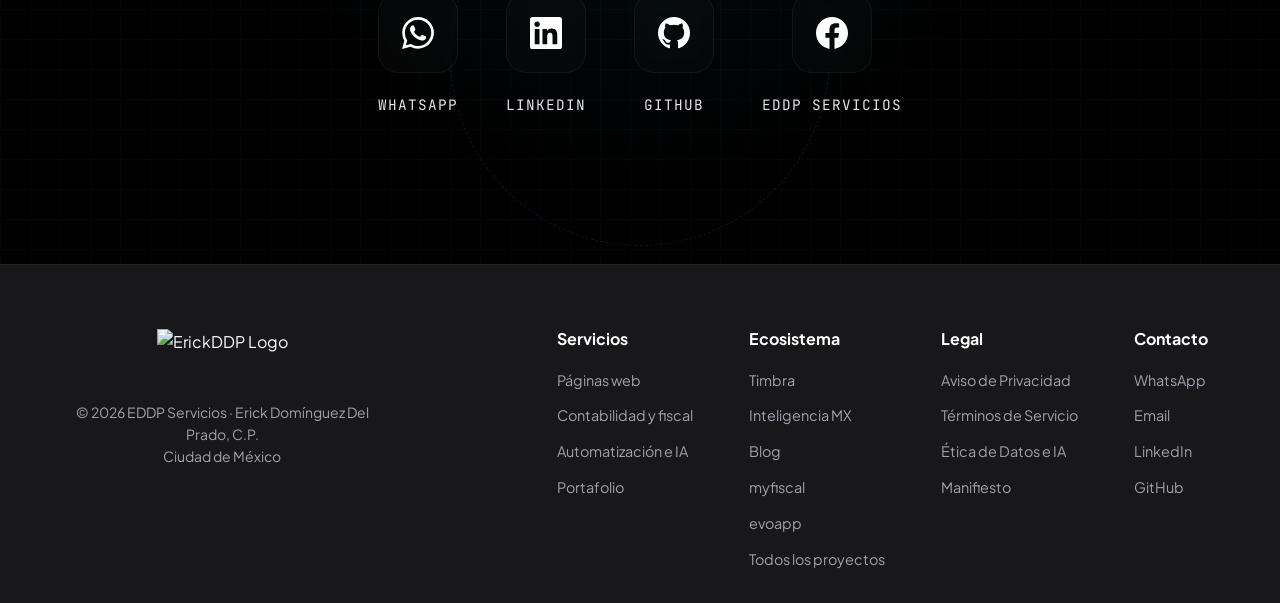
==== commit a89fe72c: "Reestructura el sitio principal como portafolio con servicios - Servicios con precios (web, contabil" ====
--- a/index.html
+++ b/index.html
@@ -4,9 +4,50 @@
 <head>
     <meta charset="UTF-8">
     <meta name="viewport" content="width=device-width, initial-scale=1.0">
-    <title>ErickDDP | Contador Público + IA · Timbra</title>
+    <title>Erick DDP | Contador Público, Páginas Web e IA para negocios</title>
     <meta name="description"
-        content="Asesoría fiscal, contabilidad digital y digitalización de negocios con Inteligencia Artificial. Atención directa en CDMX.">
+        content="Contador Público que construye tecnología: páginas web y tiendas en línea desde $1,800, facturación CFDI con Timbra, contabilidad y orientación fiscal, y automatización con IA. Web, facturas y contabilidad en un solo lugar.">
+    <meta name="theme-color" content="#000000">
+    <link rel="canonical" href="https://erickddp.com/">
+
+    <meta property="og:type" content="website">
+    <meta property="og:locale" content="es_MX">
+    <meta property="og:site_name" content="Erick DDP">
+    <meta property="og:url" content="https://erickddp.com/">
+    <meta property="og:title" content="Erick DDP · Contabilidad + Tecnología + IA">
+    <meta property="og:description"
+        content="Páginas web, facturación CFDI, contabilidad y automatización con IA. Un solo lugar para tu web, tus facturas y tu contabilidad.">
+    <meta property="og:image" content="https://erickddp.com/images/og.jpg">
+    <meta property="og:image:width" content="1200">
+    <meta property="og:image:height" content="630">
+    <meta name="twitter:card" content="summary_large_image">
+
+    <script type="application/ld+json">
+    {
+        "@context": "https://schema.org",
+        "@type": "ProfessionalService",
+        "name": "EDDP Servicios",
+        "url": "https://erickddp.com/",
+        "image": "https://erickddp.com/images/og.jpg",
+        "logo": "https://erickddp.com/images/logo.png",
+        "telephone": "+52 55 3480 6184",
+        "areaServed": "MX",
+        "address": { "@type": "PostalAddress", "addressLocality": "Ciudad de México", "addressCountry": "MX" },
+        "founder": { "@type": "Person", "name": "Erick Domínguez Del Prado", "jobTitle": "Contador Público" },
+        "sameAs": [
+            "https://blog.erickddp.com",
+            "https://github.com/Erickddp",
+            "https://www.linkedin.com/in/erick-dominguez-4296411a9/",
+            "https://www.facebook.com/profile.php?id=61584844233250"
+        ],
+        "makesOffer": [
+            { "@type": "Offer", "name": "Landing page", "price": "1800", "priceCurrency": "MXN" },
+            { "@type": "Offer", "name": "Sitio web completo", "price": "3800", "priceCurrency": "MXN" },
+            { "@type": "Offer", "name": "Tienda en línea", "price": "7500", "priceCurrency": "MXN" }
+        ]
+    }
+    </script>
+
     <link rel="preconnect" href="https://fonts.googleapis.com">
     <link rel="preconnect" href="https://fonts.gstatic.com" crossorigin>
     <link
@@ -18,7 +59,9 @@
 </head>
 
 <body class="loading">
-    <!-- Pantalla de Carga Premium -->
+    <a href="#servicios" class="skip-link">Saltar al contenido</a>
+
+    <!-- Pantalla de carga -->
     <div id="preloader">
         <div class="preloader-content">
             <div class="logo-container">
@@ -30,23 +73,20 @@
 
     <div class="particles-container" id="particles"></div>
 
-    <nav class="navbar">
+    <nav class="navbar" aria-label="Principal">
         <div class="container navbar-content">
-            <a href="#" class="logo">
-                <img src="images/logo.png" alt="ErickDDP Logo" height="44"
-                    onerror="this.style.display='none'; this.nextElementSibling.style.display='flex'">
-                <span class="logo-fallback"
-                    style="display:none; color: var(--primary-400); font-weight: 800; font-size: 1.25rem; font-family: var(--font-sans);">ErickDDP</span>
+            <a href="#hero" class="logo" aria-label="Inicio">
+                <img src="images/logo.png" alt="ErickDDP" height="44" width="44">
             </a>
             <div class="nav-links">
-                <a href="#ecosistema">Proyectos</a>
-                <a href="#educacion">Educación</a>
-                <a href="#certificaciones-overdrive">Certificaciones</a>
+                <a href="#servicios">Servicios</a>
+                <a href="#portafolio">Portafolio</a>
+                <a href="#ecosistema">Productos</a>
                 <a href="#blog">Blog</a>
                 <a href="#sobre-mi">Sobre mí</a>
-
-            </div>
-            <a href="#contacto" class="btn btn-primary btn-glow">Hablemos</a>
+            </div>
+            <a href="https://wa.me/525534806184?text=Hola%20Erick%2C%20quiero%20cotizar%20un%20proyecto"
+                target="_blank" rel="noopener" class="btn btn-primary btn-glow">Cotizar</a>
             <button class="mobile-menu-btn" id="mobileMenuBtn" aria-label="Menú">
                 <span></span>
                 <span></span>
@@ -55,26 +95,20 @@
         </div>
     </nav>
 
-    <!-- Mobile Nav Overlay -->
     <div class="mobile-nav-overlay" id="mobileNavOverlay">
         <button class="close-btn" id="mobileNavClose" aria-label="Cerrar menú">✕</button>
-        <a href="#ecosistema">Proyectos</a>
-        <a href="#educacion">Educación</a>
-        <a href="#certificaciones-overdrive">Certificaciones</a>
+        <a href="#servicios">Servicios</a>
+        <a href="#portafolio">Portafolio</a>
+        <a href="#ecosistema">Productos</a>
         <a href="#blog">Blog</a>
         <a href="#sobre-mi">Sobre mí</a>
         <a href="#contacto">Contacto</a>
-        <a href="#contacto" class="btn btn-primary btn-lg">Hablemos</a>
+        <a href="https://wa.me/525534806184?text=Hola%20Erick%2C%20quiero%20cotizar%20un%20proyecto" target="_blank"
+            rel="noopener" class="btn btn-primary btn-lg">Cotizar por WhatsApp</a>
     </div>
 
-
-
-
-
     <header id="hero" class="hero-minimal">
-        <!-- Nuevo fondo con foto para la portada -->
         <div class="hero-bg-photo" id="heroBgPhoto"></div>
-
         <div class="hero-bg-network" id="network-bg" aria-hidden="true"></div>
 
         <div class="container hero-minimal-content">
@@ -87,9 +121,15 @@
             <p class="brand-phrase">Construyo el puente entre las <span class="highlight">finanzas</span> y la <span
                     class="highlight">tecnología</span> que viene.</p>
             <div class="hero-cta">
-                <a href="https://factura.erickddp.com" target="_blank" rel="noopener" class="btn btn-primary btn-lg btn-glow">Probar Timbra</a>
-                <a href="#ecosistema" class="btn btn-outline btn-lg">Ver proyectos</a>
-            </div>
+                <a href="#servicios" class="btn btn-primary btn-lg btn-glow">Ver servicios</a>
+                <a href="#portafolio" class="btn btn-outline btn-lg">Ver portafolio</a>
+            </div>
+            <ul class="hero-trust" aria-label="Credenciales">
+                <li>C.P. con cédula</li>
+                <li>+5 años</li>
+                <li>+20 empresas</li>
+                <li>Web · Facturas · Contabilidad</li>
+            </ul>
         </div>
 
         <div class="scroll-indicator" aria-hidden="true">
@@ -99,20 +139,205 @@
         </div>
     </header>
 
-
-
-
-
-
-
-
-
-
-    <!-- SECCIÓN PROYECTOS: TIMBRA · INTELIGENCIA MX · APPS -->
+    <!-- SERVICIOS -->
+    <section id="servicios" class="v2-section">
+        <div class="container">
+            <div class="v2-heading">
+                <p class="section-kicker reveal">Servicios</p>
+                <h2 class="section-title reveal">Tu negocio, <span class="grad-text">en regla y en línea</span></h2>
+                <p class="v2-lead reveal">Un solo lugar para tu web, tus facturas y tu contabilidad. Soy contador
+                    público, así que tu página nace con lo legal y lo fiscal resuelto desde el día uno.</p>
+            </div>
+
+            <div class="svc-grid">
+                <!-- Diseño web (destacado) -->
+                <article class="svc-card svc-featured reveal">
+                    <div class="svc-top">
+                        <span class="svc-icon" aria-hidden="true">
+                            <svg viewBox="0 0 24 24" fill="none" stroke="currentColor" stroke-width="1.8"
+                                stroke-linecap="round" stroke-linejoin="round">
+                                <rect x="2" y="3" width="20" height="14" rx="2" />
+                                <path d="M8 21h8M12 17v4" />
+                            </svg>
+                        </span>
+                        <span class="svc-pill">Más pedido</span>
+                    </div>
+                    <h3>Páginas web y tiendas en línea</h3>
+                    <p>Sitios bonitos, rápidos y listos para vender. Diseño a la medida, optimizado para celular y con
+                        botón directo a WhatsApp.</p>
+                    <ul class="price-list">
+                        <li><span>Landing page</span><b>desde $1,800</b></li>
+                        <li><span>Sitio completo</span><b>desde $3,800</b></li>
+                        <li><span>Tienda en línea</span><b>desde $7,500</b></li>
+                        <li><span>Mantenimiento opcional</span><b>desde $300/mes</b></li>
+                    </ul>
+                    <ul class="svc-checks">
+                        <li>Aviso de privacidad y términos y condiciones</li>
+                        <li>Facturación conectada a tu negocio</li>
+                        <li>Orientación contable y fiscal para no llevarte sorpresas con el SAT</li>
+                    </ul>
+                    <div class="svc-actions">
+                        <a href="https://wa.me/525534806184?text=Hola%20Erick%2C%20quiero%20cotizar%20una%20p%C3%A1gina%20web"
+                            target="_blank" rel="noopener" class="btn btn-primary">Cotizar mi página</a>
+                        <a href="#portafolio" class="svc-link">Ver trabajos →</a>
+                    </div>
+                </article>
+
+                <!-- Contabilidad -->
+                <article class="svc-card reveal">
+                    <span class="svc-icon" aria-hidden="true">
+                        <svg viewBox="0 0 24 24" fill="none" stroke="currentColor" stroke-width="1.8"
+                            stroke-linecap="round" stroke-linejoin="round">
+                            <path d="M4 19V5a2 2 0 0 1 2-2h12a2 2 0 0 1 2 2v14" />
+                            <path d="M2 21h20M8 7h8M8 11h8M8 15h4" />
+                        </svg>
+                    </span>
+                    <h3>Contabilidad y asesoría fiscal</h3>
+                    <p>Contabilidad mensual, declaraciones ante el SAT y orientación fiscal para personas y negocios.
+                        Atención directa con un contador público.</p>
+                    <a href="https://wa.me/525534806184?text=Hola%20Erick%2C%20necesito%20ayuda%20con%20mi%20contabilidad"
+                        target="_blank" rel="noopener" class="svc-link">Agendar asesoría →</a>
+                </article>
+
+                <!-- Facturación -->
+                <article class="svc-card reveal">
+                    <span class="svc-icon" aria-hidden="true">
+                        <svg viewBox="0 0 24 24" fill="none" stroke="currentColor" stroke-width="1.8"
+                            stroke-linecap="round" stroke-linejoin="round">
+                            <path d="M14 2H6a2 2 0 0 0-2 2v16a2 2 0 0 0 2 2h12a2 2 0 0 0 2-2V8z" />
+                            <path d="M14 2v6h6M9 15l2 2 4-4" />
+                        </svg>
+                    </span>
+                    <h3>Facturación CFDI con Timbra</h3>
+                    <p>Factura sin renta mensual: pagas solo los timbres que usas. $890 por 1,000 timbres con 12 meses
+                        de vigencia.</p>
+                    <a href="https://factura.erickddp.com" target="_blank" rel="noopener" class="svc-link">Probar
+                        Timbra →</a>
+                </article>
+
+                <!-- IA -->
+                <article class="svc-card reveal">
+                    <span class="svc-icon" aria-hidden="true">
+                        <svg viewBox="0 0 24 24" fill="none" stroke="currentColor" stroke-width="1.8"
+                            stroke-linecap="round" stroke-linejoin="round">
+                            <path d="M12 2v3M12 19v3M4.2 4.2l2.1 2.1M17.7 17.7l2.1 2.1M2 12h3M19 12h3M4.2 19.8l2.1-2.1M17.7 6.3l2.1-2.1" />
+                            <circle cx="12" cy="12" r="4" />
+                        </svg>
+                    </span>
+                    <h3>Automatización e IA</h3>
+                    <p>Flujos que ahorran horas: clasificación de gastos, reportes automáticos, chatbots y conexiones
+                        entre tus herramientas, siempre con supervisión humana.</p>
+                    <a href="https://wa.me/525534806184?text=Hola%20Erick%2C%20me%20interesa%20automatizar%20mi%20negocio"
+                        target="_blank" rel="noopener" class="svc-link">Platicar mi idea →</a>
+                </article>
+            </div>
+        </div>
+    </section>
+
+    <!-- PORTAFOLIO -->
+    <section id="portafolio" class="v2-section">
+        <div class="container">
+            <div class="v2-heading">
+                <p class="section-kicker reveal">Portafolio</p>
+                <h2 class="section-title reveal">Páginas que <span class="grad-text">ya están vendiendo</span></h2>
+                <p class="v2-lead reveal">Cada sitio se diseña desde cero para el negocio y su cliente. Da clic para
+                    verlos en vivo.</p>
+            </div>
+
+            <div class="work-grid">
+                <a href="https://renovablesasr.com" target="_blank" rel="noopener" class="work-card reveal">
+                    <div class="work-shot">
+                        <img src="images/portfolio/renovables.webp" alt="Sitio web de ASR Renovables"
+                            loading="lazy" width="1200" height="750">
+                        <span class="work-url">renovablesasr.com</span>
+                    </div>
+                    <div class="work-info">
+                        <div>
+                            <span class="work-cat">Energía solar · Ciudad Juárez</span>
+                            <h3>ASR Renovables</h3>
+                            <p>Sitio con calculadora de ahorro según el recibo de CFE, escena 3D al atardecer y
+                                cotización directa por WhatsApp.</p>
+                        </div>
+                        <ul class="work-tags">
+                            <li>Calculadora</li>
+                            <li>3D</li>
+                            <li>Leads por WhatsApp</li>
+                        </ul>
+                    </div>
+                </a>
+
+                <a href="https://goat-beer.vercel.app/" target="_blank" rel="noopener" class="work-card reveal">
+                    <div class="work-shot">
+                        <img src="images/portfolio/goatbeer.webp" alt="Sitio web de Drunk G.O.A.T. Brewery"
+                            loading="lazy" width="1200" height="750">
+                        <span class="work-url">Vista previa</span>
+                    </div>
+                    <div class="work-info">
+                        <div>
+                            <span class="work-cat">Cerveza artesanal · Juárez · El Paso</span>
+                            <h3>Drunk G.O.A.T. Brewery</h3>
+                            <p>Experiencia de marca con verificación de edad, animación de producto al hacer scroll,
+                                sonido ambiente y tienda.</p>
+                        </div>
+                        <ul class="work-tags">
+                            <li>Storytelling</li>
+                            <li>Animación</li>
+                            <li>Tienda</li>
+                        </ul>
+                    </div>
+                </a>
+
+                <a href="https://wa.me/525534806184?text=Hola%20Erick%2C%20quiero%20que%20mi%20negocio%20sea%20el%20siguiente%20en%20tu%20portafolio"
+                    target="_blank" rel="noopener" class="work-card work-next reveal">
+                    <div class="work-next-inner">
+                        <span class="work-plus" aria-hidden="true">+</span>
+                        <h3>Tu negocio aquí</h3>
+                        <p>Landing desde $1,800. Cuéntame tu idea y te digo cómo se vería.</p>
+                        <span class="btn btn-primary">Empezar mi proyecto</span>
+                    </div>
+                </a>
+            </div>
+        </div>
+    </section>
+
+    <!-- PROCESO -->
+    <section id="proceso" class="v2-section v2-tight">
+        <div class="container">
+            <div class="v2-heading">
+                <p class="section-kicker reveal">Cómo trabajo</p>
+                <h2 class="section-title reveal">De la idea a <span class="grad-text">vender en línea</span></h2>
+            </div>
+            <ol class="steps">
+                <li class="step reveal">
+                    <span class="step-n">01</span>
+                    <h3>Diagnóstico</h3>
+                    <p>Platicamos de tu negocio, tu cliente y lo que necesitas vender.</p>
+                </li>
+                <li class="step reveal">
+                    <span class="step-n">02</span>
+                    <h3>Diseño</h3>
+                    <p>Te muestro una vista previa real, como la de Drunk G.O.A.T., antes de publicar.</p>
+                </li>
+                <li class="step reveal">
+                    <span class="step-n">03</span>
+                    <h3>Lanzamiento en regla</h3>
+                    <p>Publicamos con aviso de privacidad, términos y tu facturación lista.</p>
+                </li>
+                <li class="step reveal">
+                    <span class="step-n">04</span>
+                    <h3>Acompañamiento</h3>
+                    <p>Mantenimiento, cambios y orientación contable cuando la necesites.</p>
+                </li>
+            </ol>
+        </div>
+    </section>
+
+    <!-- PRODUCTOS -->
     <section id="ecosistema" class="eco-section">
         <div class="eco-heading">
             <p class="section-kicker reveal">Productos</p>
             <h2 class="section-title reveal">Lo construí<br><span class="grad-text">para ti</span></h2>
+            <p class="v2-lead reveal">Herramientas propias donde junto contabilidad, tecnología e IA.</p>
         </div>
         <div class="container eco-container bento">
 
@@ -122,12 +347,13 @@
                 <div class="bento-body">
                     <span class="bento-badge"><i class="live-dot"></i> Facturación CFDI</span>
                     <h3>Timbra</h3>
-                    <p>Factura en segundos, lleva el control de tus ingresos y mantén todo en regla con el SAT.
-                        Hecho para freelancers y negocios en México.</p>
+                    <p>Tus facturas, claras. Súbelas, míralas y factura sin vueltas. Sin renta mensual: solo pagas
+                        los timbres que usas.</p>
                     <ul class="bento-tags">
-                        <li>CFDI 4.0</li>
-                        <li>Clientes y productos</li>
-                        <li>Reportes</li>
+                        <li>$890 · 1,000 timbres</li>
+                        <li>Vigencia 12 meses</li>
+                        <li>Sin renta mensual</li>
+                        <li>Fiscal Pro gratis en prueba</li>
                     </ul>
                     <span class="bento-cta">Abrir Timbra <span>→</span></span>
                 </div>
@@ -209,210 +435,39 @@
         </div>
     </section>
 
-    <!-- 3. SECCIÓN EDUCACIÓN -->
-    <section id="educacion" class="edu-section">
-        <div class="edu-heading container">
-            <h2 class="section-title reveal">Formación <span style="color: var(--primary-400);">Profesional</span></h2>
-        </div>
-        <div class="container edu-container reveal">
-            <!-- Card A: Contaduría -->
-            <div class="edu-card">
-                <div class="edu-card-glow"></div>
-                <div class="edu-card-content">
-                    <img src="__LOGO_CONTADURIA__" alt="Logo Contaduría" class="edu-logo"
-                        onerror="this.style.display='none'">
-                    <h3>Lic. en Contaduría Pública</h3>
-                    <div class="edu-inst">CESCIJUC <br> Ced Prof. 13182616</div>
-
-                    <div class="edu-timeline">
-                        <div class="edu-line-container">
-                            <div class="edu-node"></div>
-                            <div class="edu-line"></div>
-                            <div class="edu-node"></div>
-                        </div>
-                        <div class="edu-dates">
-                            <span>2019</span>
-                            <span>2022</span>
-                        </div>
-                    </div>
-                </div>
-            </div>
-
-            <!-- Card B: Inteligencia Artificial -->
-            <div class="edu-card">
-                <div class="edu-card-glow edu-glow-active"></div>
-                <div class="edu-card-content">
-                    <img src="__LOGO_IA__" alt="Logo IA" class="edu-logo" onerror="this.style.display='none'">
-                    <h3>Lic. en Inteligencia Artificial</h3>
-                    <div class="edu-inst">UTEL <br> Matricula: 010818927</div>
-
-                    <div class="edu-timeline">
-                        <div class="edu-line-container">
-                            <div class="edu-node"></div>
-                            <div class="edu-line-dashed-container">
-                                <div class="edu-line-dashed"></div>
-                            </div>
-                            <div class="edu-node edu-node-active">
-                                <div class="node-pulse"></div>
-                            </div>
-                        </div>
-                        <div class="edu-dates">
-                            <span>2026</span>
-                            <span class="edu-active-text">En Proceso</span>
-                        </div>
-                    </div>
-                </div>
-            </div>
-        </div>
-    </section>
-
-
-
-
-
-
-
-
-
-
-
-
-
-
-
-    <!-- 4. SECCIÓN CURSOS Y CERTIFICACIONES -->
-    <section id="certificaciones-overdrive" class="cert-overdrive-section">
-        <div class="cert-bg-grid"></div>
-        <div class="cert-laser-scan"></div>
-
-        <div class="container" style="position: relative; z-index: 2; text-align: center; margin-bottom: 3rem;">
-            <h2 class="section-title reveal"><span class="scramble-text" data-text="Cursos y ">Cursos y </span><span
-                    style="color: var(--primary-400);" class="scramble-text"
-                    data-text="Certificaciones">Certificaciones</span></h2>
-            <p class="cert-desc reveal">Aprendizaje continuo enfocado en comprender sistemas y mejorar la forma en que
-                trabajan las organizaciones.</p>
-        </div>
-
-        <div class="marquee-wrapper reveal-3d">
-            <!-- Fila 1: Derecha a Izquierda -->
-            <div class="marquee-container">
-                <div class="marquee-track track-left">
-                    <div class="cert-badge premium-badge"><span class="cert-cat-num">5</span> Automatización</div>
-                    <div class="cert-badge premium-badge"><span class="cert-cat-num">4</span> Innovación Empresarial
-                    </div>
-                    <div class="cert-badge premium-badge"><span class="cert-cat-num">7</span> Finanzas Corporativas
-                    </div>
-                    <div class="cert-badge premium-badge"><span class="cert-cat-num">12</span> Ciberseguridad</div>
-                    <div class="cert-badge premium-badge"><span class="cert-cat-num">9</span> Inteligencia Artificial
-                    </div>
-
-                    <div class="cert-badge premium-badge"><span class="cert-cat-num">5</span> Automatización</div>
-                    <div class="cert-badge premium-badge"><span class="cert-cat-num">4</span> Innovación Empresarial
-                    </div>
-                    <div class="cert-badge premium-badge"><span class="cert-cat-num">7</span> Finanzas Corporativas
-                    </div>
-                    <div class="cert-badge premium-badge"><span class="cert-cat-num">12</span> Ciberseguridad</div>
-                    <div class="cert-badge premium-badge"><span class="cert-cat-num">7</span> Inteligencia Artificial
-                    </div>
-                </div>
-            </div>
-
-            <!-- Fila 2: Izquierda a Derecha -->
-            <div class="marquee-container reverse-mask">
-                <div class="marquee-track track-right">
-                    <div class="cert-badge premium-badge">SQL / DATA</div>
-                    <div class="cert-badge premium-badge">Business Intelligence</div>
-                    <div class="cert-badge premium-badge">Python</div>
-                    <div class="cert-badge premium-badge">Automatización</div>
-                    <div class="cert-badge premium-badge">Seguridad Defensiva</div>
-
-                    <div class="cert-badge premium-badge">SQL / DATA</div>
-                    <div class="cert-badge premium-badge">Business Intelligence</div>
-                    <div class="cert-badge premium-badge">Python</div>
-                    <div class="cert-badge premium-badge">Automatización</div>
-                    <div class="cert-badge premium-badge">Seguridad Defensiva</div>
-                </div>
-
-
-                <!-- Fila 1: Derecha a Izquierda -->
-                <div class="marquee-container">
-                    <div class="marquee-track track-left">
-                        <div class="cert-badge premium-badge"><span class="cert-cat-num">11</span> Cursos Fiscales</div>
-                        <div class="cert-badge premium-badge"><span class="cert-cat-num">4</span> Contabilidad
-                        </div>
-                        <div class="cert-badge premium-badge"><span class="cert-cat-num">6</span> Gestion de Proyectos
-                        </div>
-                        <div class="cert-badge premium-badge"><span class="cert-cat-num">8</span> Provecidad de datos
-                        </div>
-                        <div class="cert-badge premium-badge"><span class="cert-cat-num">2</span> Hacking etico
-                        </div>
-
-                        <div class="cert-badge premium-badge"><span class="cert-cat-num">11</span> Contabilidad</div>
-                        <div class="cert-badge premium-badge"><span class="cert-cat-num">4</span> Contabilidad
-                        </div>
-                        <div class="cert-badge premium-badge"><span class="cert-cat-num">6</span> Gestion de Proyectos
-                        </div>
-                        <div class="cert-badge premium-badge"><span class="cert-cat-num">8</span> Provecidad de datos
-                        </div>
-                        <div class="cert-badge premium-badge"><span class="cert-cat-num">2</span> Hacking etico
-                        </div>
-                    </div>
-                </div>
-
-
-            </div>
-        </div>
-
-        <div class="container" style="position: relative; z-index: 2; text-align: center; margin-top: 4rem;">
-            <a href="https://nsl-reconocimientos.blogspot.com/" target="_blank" class="btn-glow-extreme reveal">
-                VER +50 Experiencias
-            </a>
-        </div>
-    </section>
-
-
-
-
-
-
-
-
-
-
-
-
-
-
-
-
-
-
-    <!-- 5. SECCIÓN BLOG -->
-    <section id="blog" class="blog-section">
+    <!-- BLOG -->
+    <section id="blog" class="blog-section v2-section">
         <div class="container">
-            <h2 class="section-title reveal">Revisa mi <br> <span style="color: var(--primary-400);">Blog</span></h2>
-            <div id="blog-grid" class="blog-grid reveal">
+            <div class="v2-heading blog-heading">
+                <p class="section-kicker reveal">Blog · Publicación diaria</p>
+                <h2 class="section-title reveal">Fiscal, negocios e IA <span class="grad-text">sin rodeos</span></h2>
+                <p class="v2-lead reveal">Análisis de noticias que sí le pegan a tu caja: CFDI, RESICO, IVA, comercio
+                    exterior y tecnología para despachos y PyMEs.</p>
+                <div class="blog-topics reveal">
+                    <a href="https://blog.erickddp.com/search/label/CFDI" target="_blank" rel="noopener">CFDI</a>
+                    <a href="https://blog.erickddp.com/search/label/RESICO" target="_blank" rel="noopener">RESICO</a>
+                    <a href="https://blog.erickddp.com/search/label/IVA" target="_blank" rel="noopener">IVA</a>
+                    <a href="https://blog.erickddp.com/search/label/Inteligencia%20Artificial" target="_blank"
+                        rel="noopener">Inteligencia Artificial</a>
+                    <a href="https://blog.erickddp.com/search/label/Comercio%20exterior" target="_blank"
+                        rel="noopener">Comercio exterior</a>
+                    <a href="https://blog.erickddp.com/search/label/Finanzas%20personales" target="_blank"
+                        rel="noopener">Finanzas personales</a>
+                </div>
+            </div>
+            <div id="blog-grid" class="blog-grid blog-grid-v2">
                 <div class="blog-loader">
                     <span class="spinner"></span> Cargando artículos...
                 </div>
             </div>
-        </div>
-    </section>
-
-
-
-
-
-
-
-
-
-
-
-
-
-
-    <!-- 6. SECCIÓN SOBRE MÍ PREMIUM (PERFIL PROFESIONAL) -->
+            <div class="blog-more reveal">
+                <a href="https://blog.erickddp.com" target="_blank" rel="noopener" class="btn btn-outline btn-lg">Ver
+                    todos los artículos</a>
+            </div>
+        </div>
+    </section>
+
+    <!-- SOBRE MÍ -->
     <section id="sobre-mi" class="profile-premium" style="position: relative;">
         <!-- Nuevo fondo difuminado agresivo -->
         <div class="profile-bg-blur" id="profileBgBlur"></div>
@@ -454,7 +509,7 @@
             <div class="profile-premium-visual reveal" style="transition-delay: 0.2s;">
                 <div class="profile-avatar-container">
                     <div class="profile-avatar-glow"></div>
-                    <img src="images/perfil.png" alt="Erick Dominguez" class="profile-avatar-img"
+                    <img src="images/perfil.webp" alt="Erick Dominguez" class="profile-avatar-img"
                         onerror="this.style.display='none'">
                 </div>
 
@@ -462,41 +517,176 @@
         </div>
     </section>
 
-
-
-
-
-
-
-
-
-
-
-
-
-
-
-
-
-
-
-
-
-
-
-
-
-    <!-- SECCIÓN CONTACTO: HABLAR CONMIGO (NODO) -->
+    <!-- FORMACIÓN -->
+    <section id="educacion" class="edu-section">
+        <div class="edu-heading container">
+            <p class="section-kicker reveal">Formación</p>
+            <h2 class="section-title reveal">Formación <span class="grad-text">Profesional</span></h2>
+        </div>
+        <div class="container edu-container reveal">
+            <div class="edu-card">
+                <div class="edu-card-glow"></div>
+                <div class="edu-card-content">
+                    <a href="https://cescijuc.edu.mx" target="_blank" rel="noopener" class="edu-logo-plate edu-plate-light">
+                        <img src="images/edu/cescijuc.png" alt="CESCIJUC" class="edu-logo-v2" loading="lazy">
+                    </a>
+                    <h3>Lic. en Contaduría Pública</h3>
+                    <div class="edu-inst">CESCIJUC <br> Céd. Prof. 13182616</div>
+
+                    <div class="edu-timeline">
+                        <div class="edu-line-container">
+                            <div class="edu-node"></div>
+                            <div class="edu-line"></div>
+                            <div class="edu-node"></div>
+                        </div>
+                        <div class="edu-dates">
+                            <span>2019</span>
+                            <span>2022</span>
+                        </div>
+                    </div>
+                </div>
+            </div>
+
+            <div class="edu-card">
+                <div class="edu-card-glow edu-glow-active"></div>
+                <div class="edu-card-content">
+                    <a href="https://utel.edu.mx" target="_blank" rel="noopener" class="edu-logo-plate edu-plate-dark">
+                        <img src="images/edu/utel.png" alt="UTEL Universidad" class="edu-logo-v2" loading="lazy">
+                    </a>
+                    <h3>Lic. en Inteligencia Artificial</h3>
+                    <div class="edu-inst">UTEL Universidad <br> Matrícula: 010818927</div>
+
+                    <div class="edu-timeline">
+                        <div class="edu-line-container">
+                            <div class="edu-node"></div>
+                            <div class="edu-line-dashed-container">
+                                <div class="edu-line-dashed"></div>
+                            </div>
+                            <div class="edu-node edu-node-active">
+                                <div class="node-pulse"></div>
+                            </div>
+                        </div>
+                        <div class="edu-dates">
+                            <span>2026</span>
+                            <span class="edu-active-text">En proceso</span>
+                        </div>
+                    </div>
+                </div>
+            </div>
+        </div>
+    </section>
+
+    <!-- 4. SECCIÓN CURSOS Y CERTIFICACIONES -->
+    <section id="certificaciones-overdrive" class="cert-overdrive-section">
+        <div class="cert-bg-grid"></div>
+        <div class="cert-laser-scan"></div>
+
+        <div class="container" style="position: relative; z-index: 2; text-align: center; margin-bottom: 3rem;">
+            <h2 class="section-title reveal"><span class="scramble-text" data-text="Cursos y ">Cursos y </span><span
+                    class="scramble-text grad-text-solid"
+                    data-text="Certificaciones">Certificaciones</span></h2>
+            <p class="cert-desc reveal">Aprendizaje continuo enfocado en comprender sistemas y mejorar la forma en que
+                trabajan las organizaciones.</p>
+        </div>
+
+        <div class="marquee-wrapper reveal-3d">
+            <!-- Fila 1: Derecha a Izquierda -->
+            <div class="marquee-container">
+                <div class="marquee-track track-left">
+                    <div class="cert-badge premium-badge"><span class="cert-cat-num">5</span> Automatización</div>
+                    <div class="cert-badge premium-badge"><span class="cert-cat-num">4</span> Innovación Empresarial
+                    </div>
+                    <div class="cert-badge premium-badge"><span class="cert-cat-num">7</span> Finanzas Corporativas
+                    </div>
+                    <div class="cert-badge premium-badge"><span class="cert-cat-num">12</span> Ciberseguridad</div>
+                    <div class="cert-badge premium-badge"><span class="cert-cat-num">9</span> Inteligencia Artificial
+                    </div>
+
+                    <div class="cert-badge premium-badge"><span class="cert-cat-num">5</span> Automatización</div>
+                    <div class="cert-badge premium-badge"><span class="cert-cat-num">4</span> Innovación Empresarial
+                    </div>
+                    <div class="cert-badge premium-badge"><span class="cert-cat-num">7</span> Finanzas Corporativas
+                    </div>
+                    <div class="cert-badge premium-badge"><span class="cert-cat-num">12</span> Ciberseguridad</div>
+                    <div class="cert-badge premium-badge"><span class="cert-cat-num">9</span> Inteligencia Artificial
+                    </div>
+                </div>
+            </div>
+
+            <!-- Fila 2: Izquierda a Derecha -->
+            <div class="marquee-container reverse-mask">
+                <div class="marquee-track track-right">
+                    <div class="cert-badge premium-badge">SQL / DATA</div>
+                    <div class="cert-badge premium-badge">Business Intelligence</div>
+                    <div class="cert-badge premium-badge">Python</div>
+                    <div class="cert-badge premium-badge">Automatización</div>
+                    <div class="cert-badge premium-badge">Seguridad Defensiva</div>
+
+                    <div class="cert-badge premium-badge">SQL / DATA</div>
+                    <div class="cert-badge premium-badge">Business Intelligence</div>
+                    <div class="cert-badge premium-badge">Python</div>
+                    <div class="cert-badge premium-badge">Automatización</div>
+                    <div class="cert-badge premium-badge">Seguridad Defensiva</div>
+                </div>
+
+
+                <!-- Fila 1: Derecha a Izquierda -->
+                <div class="marquee-container">
+                    <div class="marquee-track track-left">
+                        <div class="cert-badge premium-badge"><span class="cert-cat-num">11</span> Cursos Fiscales</div>
+                        <div class="cert-badge premium-badge"><span class="cert-cat-num">4</span> Contabilidad
+                        </div>
+                        <div class="cert-badge premium-badge"><span class="cert-cat-num">6</span> Gestión de Proyectos
+                        </div>
+                        <div class="cert-badge premium-badge"><span class="cert-cat-num">8</span> Privacidad de datos
+                        </div>
+                        <div class="cert-badge premium-badge"><span class="cert-cat-num">2</span> Hacking ético
+                        </div>
+
+                        <div class="cert-badge premium-badge"><span class="cert-cat-num">11</span> Cursos Fiscales</div>
+                        <div class="cert-badge premium-badge"><span class="cert-cat-num">4</span> Contabilidad
+                        </div>
+                        <div class="cert-badge premium-badge"><span class="cert-cat-num">6</span> Gestión de Proyectos
+                        </div>
+                        <div class="cert-badge premium-badge"><span class="cert-cat-num">8</span> Privacidad de datos
+                        </div>
+                        <div class="cert-badge premium-badge"><span class="cert-cat-num">2</span> Hacking ético
+                        </div>
+                    </div>
+                </div>
+
+
+            </div>
+        </div>
+
+        <div class="container" style="position: relative; z-index: 2; text-align: center; margin-top: 4rem;">
+            <a href="https://nsl-reconocimientos.blogspot.com/" target="_blank" rel="noopener" class="btn-glow-extreme reveal">
+                VER +50 Experiencias
+            </a>
+        </div>
+    </section>
+
+    <!-- CONTACTO -->
     <section id="contacto" class="hablar-conmigo-node">
         <div class="node-mesh-bg"></div>
         <div class="container node-container">
-            <h2 class="node-title reveal">Contactame</h2>
-            <p class="node-desc reveal">Disponible en los siguientes medios.</p>
+            <div class="cta-band reveal">
+                <p class="section-kicker">¿Empezamos?</p>
+                <h2>Tu página, tus facturas y tu contabilidad, <span class="grad-text">con una sola persona</span></h2>
+                <p>Escríbeme por WhatsApp y te respondo en persona. Sin bots ni formularios eternos.</p>
+                <div class="hero-cta">
+                    <a href="https://wa.me/525534806184?text=Hola%20Erick%2C%20quiero%20cotizar%20un%20proyecto"
+                        target="_blank" rel="noopener" class="btn btn-primary btn-lg btn-glow">Escribir por WhatsApp</a>
+                    <a href="mailto:cperickd@gmail.com" class="btn btn-outline btn-lg">Enviar correo</a>
+                </div>
+            </div>
+
+            <p class="node-desc reveal">También me encuentras en:</p>
 
             <div class="node-identity-grid">
                 <div class="orbital-ring"></div>
 
-                <a href="https://wa.me/525534806184" target="_blank" class="node-link reveal"
+                <a href="https://wa.me/525534806184" target="_blank" rel="noopener" class="node-link reveal"
                     style="transition-delay: 0.1s;">
                     <div class="node-glass">
                         <svg class="node-icon" viewBox="0 0 24 24" fill="currentColor">
@@ -518,7 +708,7 @@
                     <span class="node-text">LinkedIn</span>
                 </a>
 
-                <a href="https://github.com/Erickddp" target="_blank" class="node-link reveal"
+                <a href="https://github.com/Erickddp" target="_blank" rel="noopener" class="node-link reveal"
                     style="transition-delay: 0.3s;">
                     <div class="node-glass">
                         <svg class="node-icon" viewBox="0 0 24 24" fill="currentColor">
@@ -543,54 +733,57 @@
         </div>
     </section>
 
-
-
-
-
-
-
-
-
-
-
-
-
-
-
-
     <footer class="footer">
         <div class="container">
             <div class="footer-content">
                 <div class="footer-brand">
                     <img src="images/logo.png" alt="ErickDDP Logo" class="footer-logo" id="footerLogo">
-                    <p class="copyright">© 2026 ErickDDP. <br> Todos los derechos reservados. <br> Ciudad de México
+                    <p class="copyright">© 2026 EDDP Servicios · Erick Domínguez Del Prado, C.P.<br>Ciudad de México
                     </p>
                 </div>
                 <div class="footer-links">
                     <div class="col">
-                        <h4>Explorar</h4>
+                        <h4>Servicios</h4>
+                        <a href="#servicios">Páginas web</a>
+                        <a href="#servicios">Contabilidad y fiscal</a>
+                        <a href="#servicios">Automatización e IA</a>
+                        <a href="#portafolio">Portafolio</a>
+                    </div>
+                    <div class="col">
+                        <h4>Ecosistema</h4>
                         <a href="https://factura.erickddp.com" target="_blank" rel="noopener">Timbra</a>
                         <a href="https://inteligencia-mx.erickddp.com" target="_blank" rel="noopener">Inteligencia MX</a>
-                        <a href="#ecosistema">Proyectos</a>
-                        <a href="#educacion">Educación</a>
-                        <a href="#certificaciones-overdrive">Certificaciones</a>
+                        <a href="https://blog.erickddp.com" target="_blank" rel="noopener">Blog</a>
+                        <a href="https://myfiscal.erickddp.com" target="_blank" rel="noopener">myfiscal</a>
+                        <a href="https://evoapp.erickddp.com" target="_blank" rel="noopener">evoapp</a>
+                        <a href="https://proyectos.erickddp.com/" target="_blank" rel="noopener">Todos los proyectos</a>
                     </div>
                     <div class="col">
                         <h4>Legal</h4>
                         <a href="aviso-privacidad.html">Aviso de Privacidad</a>
                         <a href="legal.html#terminos">Términos de Servicio</a>
                         <a href="legal.html#etica">Ética de Datos e IA</a>
+                        <a href="manifiesto.html">Manifiesto</a>
                     </div>
                     <div class="col">
                         <h4>Contacto</h4>
-                        <a href="https://wa.me/525534806184">WhatsApp</a>
+                        <a href="https://wa.me/525534806184" target="_blank" rel="noopener">WhatsApp</a>
                         <a href="mailto:cperickd@gmail.com">Email</a>
-                        <a href="https://mx.linkedin.com/in/erickddp">LinkedIn</a>
+                        <a href="https://www.linkedin.com/in/erick-dominguez-4296411a9/" target="_blank" rel="noopener">LinkedIn</a>
+                        <a href="https://github.com/Erickddp" target="_blank" rel="noopener">GitHub</a>
                     </div>
                 </div>
             </div>
         </div>
     </footer>
+
+    <a href="https://wa.me/525534806184?text=Hola%20Erick%2C%20vengo%20de%20tu%20p%C3%A1gina" target="_blank"
+        rel="noopener" class="wa-float" aria-label="Escríbeme por WhatsApp">
+        <svg viewBox="0 0 24 24" width="28" height="28" fill="currentColor" aria-hidden="true">
+            <path
+                d="M17.472 14.382c-.297-.149-1.758-.867-2.03-.967-.273-.099-.471-.148-.67.15-.197.297-.767.966-.94 1.164-.173.199-.347.223-.644.075-.297-.15-1.255-.463-2.39-1.475-.878-.788-1.47-1.761-1.643-2.059-.173-.297-.018-.458.13-.606.134-.133.298-.347.446-.52.149-.174.198-.298.298-.497.099-.198.05-.371-.025-.52-.075-.149-.669-1.612-.916-2.207-.242-.579-.487-.5-.669-.51a12.8 12.8 0 0 0-.57-.01c-.198 0-.52.074-.792.372-.272.297-1.04 1.016-1.04 2.479 0 1.462 1.065 2.875 1.213 3.074.149.198 2.096 3.2 5.077 4.487.709.306 1.262.489 1.694.625.712.227 1.36.195 1.871.118.571-.085 1.758-.719 2.006-1.413.248-.694.248-1.289.173-1.413-.074-.124-.272-.198-.57-.347m-5.421 7.403h-.004a9.87 9.87 0 0 1-5.031-1.378l-.361-.214-3.741.982.998-3.648-.235-.374a9.86 9.86 0 0 1-1.51-5.26c.001-5.45 4.436-9.884 9.888-9.884 2.64 0 5.122 1.03 6.988 2.898a9.825 9.825 0 0 1 2.893 6.994c-.003 5.45-4.437 9.884-9.885 9.884m8.413-18.297A11.815 11.815 0 0 0 12.05 0C5.495 0 .16 5.335.157 11.892c0 2.096.547 4.142 1.588 5.945L.057 24l6.305-1.654a11.882 11.882 0 0 0 5.683 1.448h.005c6.554 0 11.89-5.335 11.893-11.893a11.821 11.821 0 0 0-3.48-8.413Z" />
+        </svg>
+    </a>
 </body>
 
-</html>+</html>
--- a/styles.css
+++ b/styles.css
@@ -3558,7 +3558,7 @@
     inset: 0;
     z-index: 1;
     /* Por encima del network-bg, detrás del contenido */
-    background-image: url('images/portada.png');
+    background-image: url('images/portada.webp');
     background-size: cover;
     background-position: center;
     background-repeat: no-repeat;
@@ -3595,7 +3595,7 @@
     position: absolute;
     inset: 0;
     z-index: 0;
-    background-image: url('images/portada.png');
+    background-image: url('images/portada.webp');
     background-size: cover;
     background-position: center;
     filter: blur(20px);
@@ -4447,3 +4447,756 @@
         animation: none;
     }
 }
+
+
+/* ==========================================================================
+   V3 · SERVICIOS, PORTAFOLIO, PROCESO, BLOG, FORMACIÓN, CTA
+   ========================================================================== */
+.skip-link {
+    position: absolute;
+    left: -9999px;
+    top: 0;
+    z-index: 2000;
+    background: var(--primary-400);
+    color: #000;
+    padding: 0.6rem 1rem;
+    border-radius: 0 0 0.5rem 0;
+    font-weight: 700;
+}
+
+.skip-link:focus {
+    left: 0;
+}
+
+:focus-visible {
+    outline: 2px solid var(--primary-300);
+    outline-offset: 3px;
+}
+
+.grad-text-solid {
+    color: var(--primary-400);
+}
+
+/* Hero trust strip */
+.hero-trust {
+    display: flex;
+    flex-wrap: wrap;
+    justify-content: center;
+    gap: 0.5rem 1.5rem;
+    margin-top: 1.75rem;
+    position: relative;
+    z-index: 3;
+    font-family: var(--font-mono);
+    font-size: 0.75rem;
+    letter-spacing: 0.08em;
+    text-transform: uppercase;
+    color: var(--text-tertiary);
+}
+
+.hero-trust li {
+    display: inline-flex;
+    align-items: center;
+    gap: 0.5rem;
+}
+
+.hero-trust li::before {
+    content: '';
+    width: 6px;
+    height: 6px;
+    border-radius: 50%;
+    background: var(--primary-400);
+    box-shadow: 0 0 8px var(--accent-glow);
+}
+
+/* Secciones genéricas */
+.v2-section {
+    padding: 7rem 0;
+    position: relative;
+    z-index: 1;
+}
+
+.v2-tight {
+    padding-top: 2rem;
+}
+
+.v2-heading {
+    text-align: center;
+    margin-bottom: 3.5rem;
+}
+
+.v2-heading .section-title {
+    margin-bottom: 1rem;
+}
+
+.v2-lead {
+    max-width: 640px;
+    margin: 0 auto;
+    color: var(--text-tertiary);
+    font-size: 1.1rem;
+    line-height: 1.7;
+}
+
+.eco-heading .v2-lead {
+    margin-top: 1rem;
+}
+
+.reveal {
+    transition-property: opacity, transform;
+}
+
+@media (max-width: 768px) {
+    .v2-section {
+        padding: 4.5rem 0;
+    }
+
+    .v2-tight {
+        padding-top: 1rem;
+    }
+
+    .section-title {
+        font-size: 2.1rem;
+    }
+
+    .v2-lead {
+        font-size: 1rem;
+    }
+}
+
+/* Servicios */
+.svc-grid {
+    display: grid;
+    grid-template-columns: 1.35fr 1fr;
+    grid-template-rows: repeat(3, auto);
+    gap: 1.25rem;
+}
+
+.svc-card {
+    position: relative;
+    display: flex;
+    flex-direction: column;
+    gap: 0.85rem;
+    padding: 2rem;
+    border-radius: 1.5rem;
+    background: linear-gradient(160deg, rgba(24, 24, 27, 0.8), rgba(9, 9, 11, 0.8));
+    border: 1px solid rgba(255, 255, 255, 0.07);
+    backdrop-filter: blur(14px);
+    transition: border-color 0.4s, transform 0.4s cubic-bezier(0.2, 0.8, 0.2, 1), box-shadow 0.4s;
+}
+
+.svc-card:hover {
+    border-color: rgba(56, 189, 248, 0.35);
+    transform: translateY(-4px);
+    box-shadow: 0 25px 50px -20px rgba(0, 0, 0, 0.8);
+}
+
+.svc-featured {
+    grid-row: span 3;
+    padding: 2.5rem;
+    border-color: rgba(56, 189, 248, 0.25);
+    background:
+        radial-gradient(120% 80% at 100% 0%, rgba(56, 189, 248, 0.12), transparent 60%),
+        linear-gradient(160deg, rgba(24, 24, 27, 0.85), rgba(9, 9, 11, 0.85));
+}
+
+.svc-top {
+    display: flex;
+    justify-content: space-between;
+    align-items: center;
+}
+
+.svc-icon {
+    width: 48px;
+    height: 48px;
+    display: grid;
+    place-items: center;
+    border-radius: 14px;
+    color: var(--primary-300);
+    background: rgba(56, 189, 248, 0.08);
+    border: 1px solid rgba(56, 189, 248, 0.2);
+}
+
+.svc-icon svg {
+    width: 24px;
+    height: 24px;
+}
+
+.svc-pill {
+    font-family: var(--font-mono);
+    font-size: 0.7rem;
+    letter-spacing: 0.15em;
+    text-transform: uppercase;
+    color: #000;
+    background: var(--primary-400);
+    padding: 0.3rem 0.75rem;
+    border-radius: 9999px;
+    font-weight: 600;
+}
+
+.svc-card h3 {
+    font-size: 1.35rem;
+    font-weight: 800;
+    letter-spacing: -0.02em;
+}
+
+.svc-featured h3 {
+    font-size: clamp(1.6rem, 2.6vw, 2.1rem);
+}
+
+.svc-card p {
+    color: var(--text-tertiary);
+    line-height: 1.65;
+}
+
+.price-list {
+    margin: 0.5rem 0;
+    border-top: 1px solid rgba(255, 255, 255, 0.08);
+}
+
+.price-list li {
+    display: flex;
+    justify-content: space-between;
+    align-items: baseline;
+    gap: 1rem;
+    padding: 0.85rem 0;
+    border-bottom: 1px solid rgba(255, 255, 255, 0.08);
+}
+
+.price-list span {
+    color: var(--text-secondary);
+}
+
+.price-list b {
+    font-family: var(--font-mono);
+    font-weight: 500;
+    color: #fff;
+    white-space: nowrap;
+}
+
+.svc-checks {
+    display: grid;
+    gap: 0.6rem;
+}
+
+.svc-checks li {
+    position: relative;
+    padding-left: 1.75rem;
+    color: var(--text-secondary);
+    font-size: 0.95rem;
+}
+
+.svc-checks li::before {
+    content: '';
+    position: absolute;
+    left: 0;
+    top: 0.2em;
+    width: 1.1rem;
+    height: 1.1rem;
+    border-radius: 50%;
+    background: rgba(74, 222, 128, 0.15) url("data:image/svg+xml,%3Csvg xmlns='http://www.w3.org/2000/svg' viewBox='0 0 24 24' fill='none' stroke='%234ade80' stroke-width='3' stroke-linecap='round' stroke-linejoin='round'%3E%3Cpolyline points='20 6 9 17 4 12'/%3E%3C/svg%3E") center / 65% no-repeat;
+}
+
+.svc-actions {
+    display: flex;
+    flex-wrap: wrap;
+    align-items: center;
+    gap: 1.25rem;
+    margin-top: auto;
+    padding-top: 1rem;
+}
+
+.svc-link {
+    margin-top: auto;
+    font-weight: 700;
+    color: var(--primary-400);
+}
+
+.svc-link:hover {
+    color: var(--primary-300);
+}
+
+@media (max-width: 900px) {
+    .svc-grid {
+        grid-template-columns: 1fr;
+    }
+
+    .svc-featured {
+        grid-row: auto;
+        padding: 1.75rem;
+    }
+
+    .svc-card {
+        padding: 1.75rem;
+    }
+}
+
+/* Portafolio */
+.work-grid {
+    display: grid;
+    grid-template-columns: repeat(2, 1fr);
+    gap: 1.5rem;
+}
+
+.work-card {
+    display: flex;
+    flex-direction: column;
+    border-radius: 1.5rem;
+    overflow: hidden;
+    background: rgba(15, 15, 18, 0.85);
+    border: 1px solid rgba(255, 255, 255, 0.07);
+    transition: border-color 0.4s, transform 0.5s cubic-bezier(0.2, 0.8, 0.2, 1), box-shadow 0.5s;
+}
+
+.work-card:hover {
+    border-color: rgba(56, 189, 248, 0.4);
+    transform: translateY(-6px);
+    box-shadow: 0 30px 60px -20px rgba(0, 0, 0, 0.85);
+}
+
+.work-shot {
+    position: relative;
+    aspect-ratio: 16 / 10;
+    overflow: hidden;
+    background: #0a0a0a;
+}
+
+.work-shot img {
+    width: 100%;
+    height: 100%;
+    object-fit: cover;
+    object-position: top;
+    transition: transform 0.8s cubic-bezier(0.2, 0.8, 0.2, 1);
+}
+
+.work-card:hover .work-shot img {
+    transform: scale(1.04);
+}
+
+.work-url {
+    position: absolute;
+    left: 1rem;
+    top: 1rem;
+    font-family: var(--font-mono);
+    font-size: 0.72rem;
+    color: #fff;
+    padding: 0.35rem 0.75rem;
+    border-radius: 9999px;
+    background: rgba(0, 0, 0, 0.6);
+    border: 1px solid rgba(255, 255, 255, 0.15);
+    backdrop-filter: blur(8px);
+}
+
+.work-info {
+    display: flex;
+    flex-direction: column;
+    gap: 1rem;
+    padding: 1.75rem;
+    flex: 1;
+    justify-content: space-between;
+}
+
+.work-cat {
+    font-family: var(--font-mono);
+    font-size: 0.72rem;
+    letter-spacing: 0.12em;
+    text-transform: uppercase;
+    color: var(--primary-400);
+}
+
+.work-info h3 {
+    font-size: 1.5rem;
+    font-weight: 800;
+    letter-spacing: -0.02em;
+    margin: 0.4rem 0 0.5rem;
+}
+
+.work-info p {
+    color: var(--text-tertiary);
+    line-height: 1.6;
+}
+
+.work-tags {
+    display: flex;
+    flex-wrap: wrap;
+    gap: 0.5rem;
+}
+
+.work-tags li {
+    font-size: 0.78rem;
+    color: var(--text-secondary);
+    padding: 0.3rem 0.75rem;
+    border-radius: 9999px;
+    background: rgba(255, 255, 255, 0.05);
+    border: 1px solid rgba(255, 255, 255, 0.08);
+}
+
+.work-next {
+    grid-column: 1 / -1;
+    border-style: dashed;
+    border-color: rgba(56, 189, 248, 0.3);
+    background: radial-gradient(80% 120% at 50% 0%, rgba(56, 189, 248, 0.08), transparent 70%), rgba(9, 9, 11, 0.7);
+}
+
+.work-next-inner {
+    display: flex;
+    flex-direction: column;
+    align-items: center;
+    text-align: center;
+    gap: 0.75rem;
+    padding: 2.5rem 1.5rem;
+}
+
+.work-next-inner h3 {
+    font-size: 1.75rem;
+    font-weight: 800;
+}
+
+.work-next-inner p {
+    color: var(--text-tertiary);
+    margin-bottom: 0.5rem;
+}
+
+.work-plus {
+    width: 52px;
+    height: 52px;
+    display: grid;
+    place-items: center;
+    border-radius: 50%;
+    font-size: 1.75rem;
+    color: var(--primary-300);
+    border: 1px solid rgba(56, 189, 248, 0.35);
+}
+
+@media (max-width: 768px) {
+    .work-grid {
+        grid-template-columns: 1fr;
+    }
+
+    .work-info {
+        padding: 1.4rem;
+    }
+}
+
+/* Proceso */
+.steps {
+    list-style: none;
+    display: grid;
+    grid-template-columns: repeat(4, 1fr);
+    gap: 1.25rem;
+    counter-reset: none;
+}
+
+.step {
+    position: relative;
+    padding: 1.75rem 1.5rem;
+    border-radius: 1.25rem;
+    border: 1px solid rgba(255, 255, 255, 0.07);
+    background: rgba(9, 9, 11, 0.6);
+}
+
+.step-n {
+    display: block;
+    font-family: var(--font-mono);
+    font-size: 2rem;
+    font-weight: 500;
+    margin-bottom: 0.75rem;
+    background: var(--grad-brand);
+    -webkit-background-clip: text;
+    background-clip: text;
+    -webkit-text-fill-color: transparent;
+}
+
+.step h3 {
+    font-size: 1.15rem;
+    margin-bottom: 0.4rem;
+}
+
+.step p {
+    color: var(--text-tertiary);
+    font-size: 0.95rem;
+    line-height: 1.6;
+}
+
+@media (max-width: 900px) {
+    .steps {
+        grid-template-columns: 1fr 1fr;
+    }
+}
+
+@media (max-width: 520px) {
+    .steps {
+        grid-template-columns: 1fr;
+    }
+}
+
+/* Blog v2 */
+.blog-heading {
+    margin-bottom: 2.5rem;
+}
+
+.blog-topics {
+    display: flex;
+    flex-wrap: wrap;
+    justify-content: center;
+    gap: 0.5rem;
+    margin-top: 1.75rem;
+}
+
+.blog-topics a {
+    font-size: 0.82rem;
+    color: var(--text-secondary);
+    padding: 0.4rem 0.9rem;
+    border-radius: 9999px;
+    border: 1px solid rgba(255, 255, 255, 0.1);
+    background: rgba(255, 255, 255, 0.03);
+}
+
+.blog-topics a:hover {
+    color: #000;
+    background: var(--primary-400);
+    border-color: var(--primary-400);
+}
+
+.blog-grid-v2 {
+    grid-template-columns: repeat(3, 1fr);
+    margin-top: 0;
+    gap: 1.5rem;
+}
+
+.blog-grid-v2 .blog-card {
+    border-radius: 1.25rem;
+    transition: opacity 0.6s ease, transform 0.6s cubic-bezier(0.2, 0.8, 0.2, 1), border-color 0.3s, box-shadow 0.3s;
+}
+
+.blog-grid-v2 .blog-featured {
+    grid-column: 1 / -1;
+    flex-direction: row;
+    min-height: 340px;
+}
+
+.blog-grid-v2 .blog-featured .blog-thumb {
+    width: 55%;
+    height: auto;
+    flex-shrink: 0;
+}
+
+.blog-grid-v2 .blog-featured .blog-content {
+    padding: 2.5rem;
+    justify-content: center;
+}
+
+.blog-grid-v2 .blog-featured .blog-title {
+    font-size: clamp(1.5rem, 2.6vw, 2.1rem);
+    -webkit-line-clamp: 3;
+    letter-spacing: -0.02em;
+}
+
+.blog-grid-v2 .blog-featured .blog-excerpt {
+    -webkit-line-clamp: 4;
+    flex-grow: 0;
+    font-size: 1.02rem;
+}
+
+.blog-grid-v2 .blog-thumb {
+    height: 190px;
+    background: #0b0b0e;
+}
+
+.blog-grid-v2 .blog-thumb img {
+    position: relative;
+    z-index: 1;
+}
+
+.blog-grid-v2 .blog-thumb-fallback {
+    position: absolute;
+    inset: 0;
+    flex-direction: column;
+    gap: 0.6rem;
+    background:
+        radial-gradient(80% 80% at 80% 10%, rgba(167, 139, 250, 0.25), transparent 60%),
+        radial-gradient(80% 80% at 10% 90%, rgba(56, 189, 248, 0.25), transparent 60%),
+        #0b0b0e;
+}
+
+.blog-grid-v2 .blog-thumb-fallback span {
+    font-family: var(--font-mono);
+    font-size: 0.8rem;
+    letter-spacing: 0.15em;
+    text-transform: uppercase;
+    color: var(--text-secondary);
+}
+
+.blog-cat {
+    position: absolute;
+    left: 1rem;
+    top: 1rem;
+    z-index: 2;
+    font-family: var(--font-mono);
+    font-size: 0.68rem;
+    letter-spacing: 0.1em;
+    text-transform: uppercase;
+    color: #000;
+    background: var(--primary-400);
+    padding: 0.3rem 0.65rem;
+    border-radius: 9999px;
+    font-weight: 600;
+}
+
+.blog-grid-v2 .blog-meta {
+    text-transform: none;
+    letter-spacing: 0;
+    color: var(--text-quaternary);
+}
+
+.blog-more {
+    display: flex;
+    justify-content: center;
+    margin-top: 2.5rem;
+}
+
+.blog-empty {
+    grid-column: 1 / -1;
+    text-align: center;
+    color: var(--text-secondary);
+}
+
+.blog-empty a {
+    color: var(--primary-400);
+}
+
+@media (max-width: 991px) {
+    .blog-grid-v2 {
+        grid-template-columns: 1fr 1fr;
+    }
+
+    .blog-grid-v2 .blog-featured {
+        flex-direction: column;
+    }
+
+    .blog-grid-v2 .blog-featured .blog-thumb {
+        width: 100%;
+        height: 240px;
+    }
+
+    .blog-grid-v2 .blog-featured .blog-content {
+        padding: 1.5rem;
+    }
+}
+
+@media (max-width: 640px) {
+    .blog-grid-v2 {
+        grid-template-columns: 1fr;
+    }
+}
+
+/* Formación: logos oficiales */
+.edu-logo-plate {
+    display: inline-flex;
+    align-items: center;
+    justify-content: center;
+    height: 72px;
+    padding: 0.75rem 1.25rem;
+    border-radius: 1rem;
+    margin-bottom: 1.75rem;
+    transition: transform 0.3s;
+}
+
+.edu-logo-plate:hover {
+    transform: translateY(-2px);
+}
+
+.edu-plate-light {
+    background: #fff;
+}
+
+.edu-plate-dark {
+    background: linear-gradient(135deg, #1e1b4b, #312e81);
+    border: 1px solid rgba(255, 255, 255, 0.1);
+}
+
+.edu-logo-v2 {
+    max-height: 100%;
+    width: auto;
+    max-width: 220px;
+    object-fit: contain;
+}
+
+/* CTA */
+.cta-band {
+    text-align: center;
+    max-width: 820px;
+    margin: 0 auto 4rem;
+    padding: 3rem 2rem;
+    border-radius: 2rem;
+    border: 1px solid rgba(56, 189, 248, 0.25);
+    background:
+        radial-gradient(60% 100% at 50% 0%, rgba(56, 189, 248, 0.14), transparent 70%),
+        rgba(9, 9, 11, 0.75);
+    backdrop-filter: blur(14px);
+}
+
+.cta-band h2 {
+    font-size: clamp(1.75rem, 3.6vw, 2.75rem);
+    letter-spacing: -0.03em;
+    margin-bottom: 1rem;
+}
+
+.cta-band>p:not(.section-kicker) {
+    color: var(--text-tertiary);
+    font-size: 1.05rem;
+}
+
+.cta-band .hero-cta {
+    margin-top: 1.75rem;
+}
+
+.node-desc {
+    margin-bottom: 2.5rem;
+}
+
+/* WhatsApp flotante */
+.wa-float {
+    position: fixed;
+    right: 1.25rem;
+    bottom: 1.25rem;
+    z-index: 900;
+    width: 56px;
+    height: 56px;
+    border-radius: 50%;
+    display: grid;
+    place-items: center;
+    color: #fff;
+    background: #25d366;
+    box-shadow: 0 10px 30px rgba(37, 211, 102, 0.35);
+    transition: transform 0.3s;
+}
+
+.wa-float:hover {
+    transform: scale(1.08);
+}
+
+/* Footer 4 columnas */
+.footer-links {
+    flex-wrap: wrap;
+    gap: 2.5rem 3.5rem;
+}
+
+@media (max-width: 768px) {
+    .footer-links {
+        display: grid;
+        grid-template-columns: 1fr 1fr;
+        gap: 2rem;
+    }
+}
+
+@media (max-width: 480px) {
+    .price-list b {
+        font-size: 0.88rem;
+    }
+
+    .wa-float {
+        width: 50px;
+        height: 50px;
+        right: 1rem;
+        bottom: 1rem;
+    }
+}
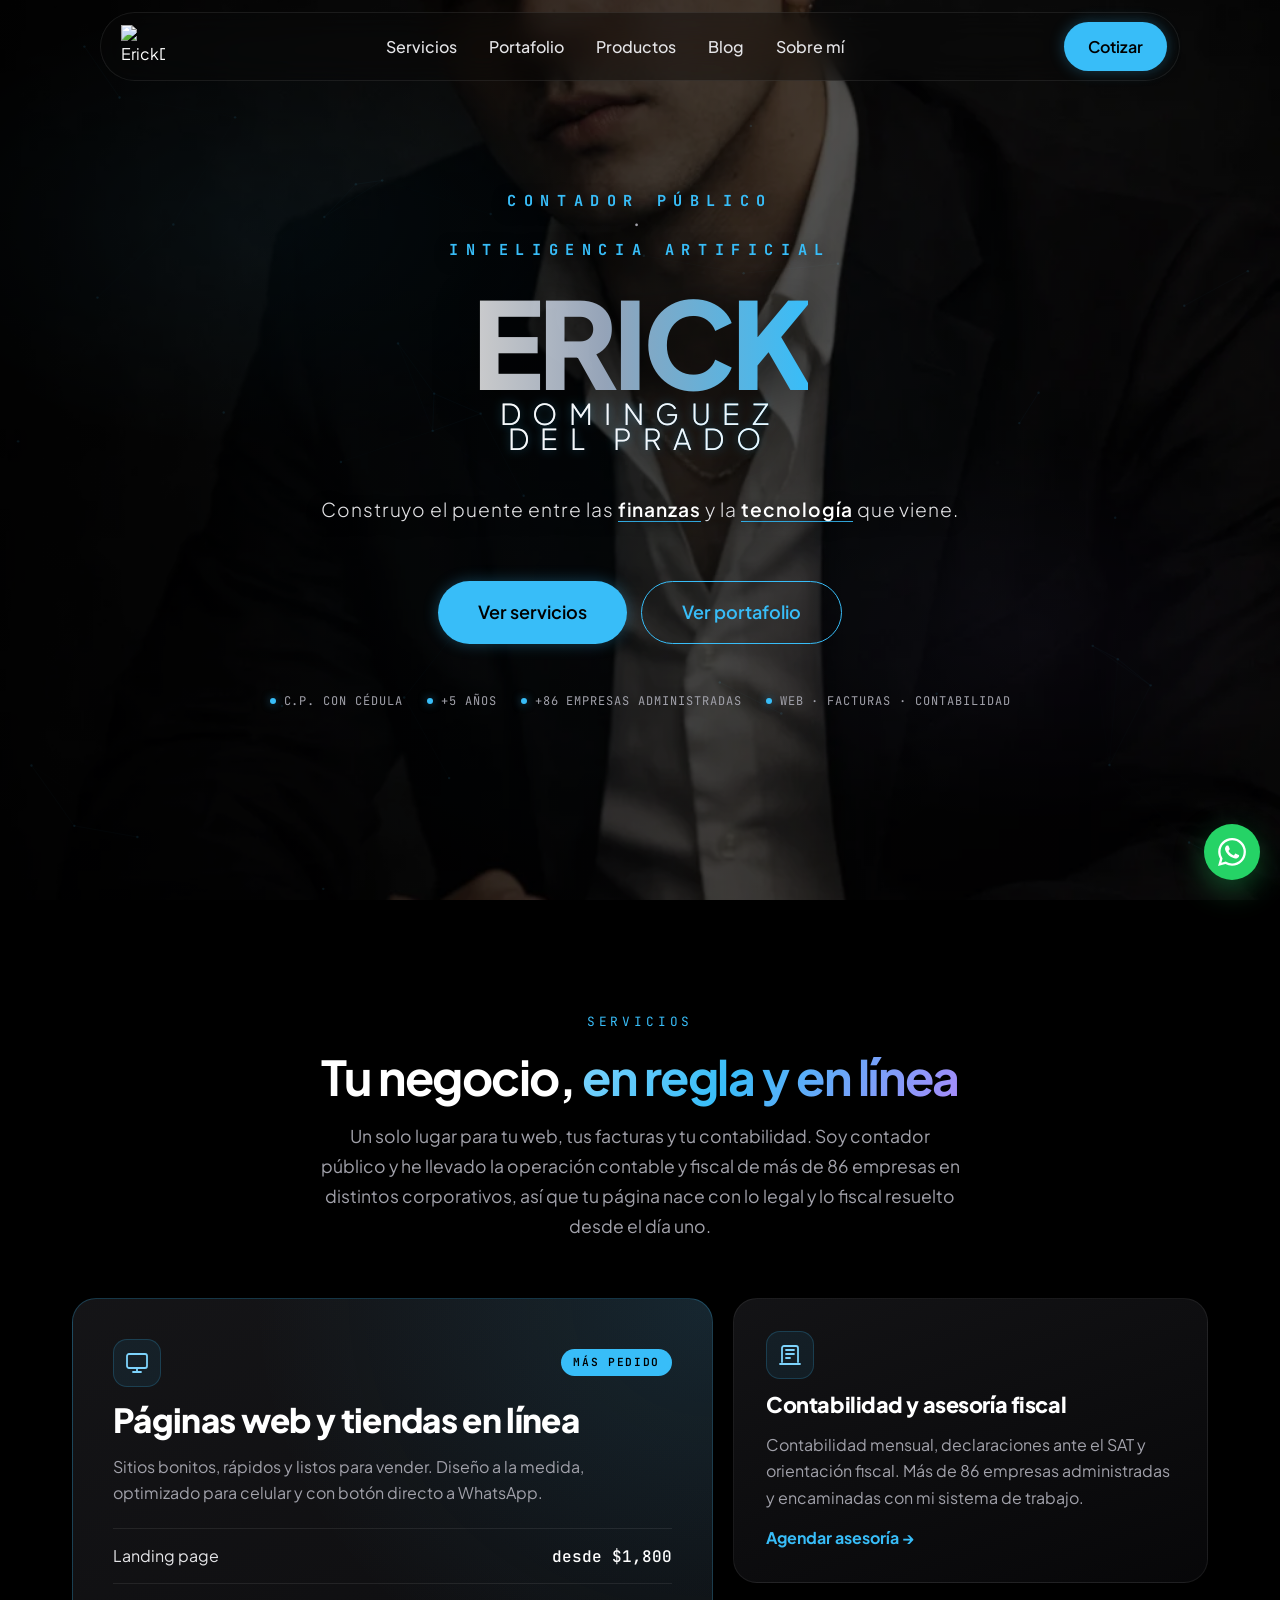
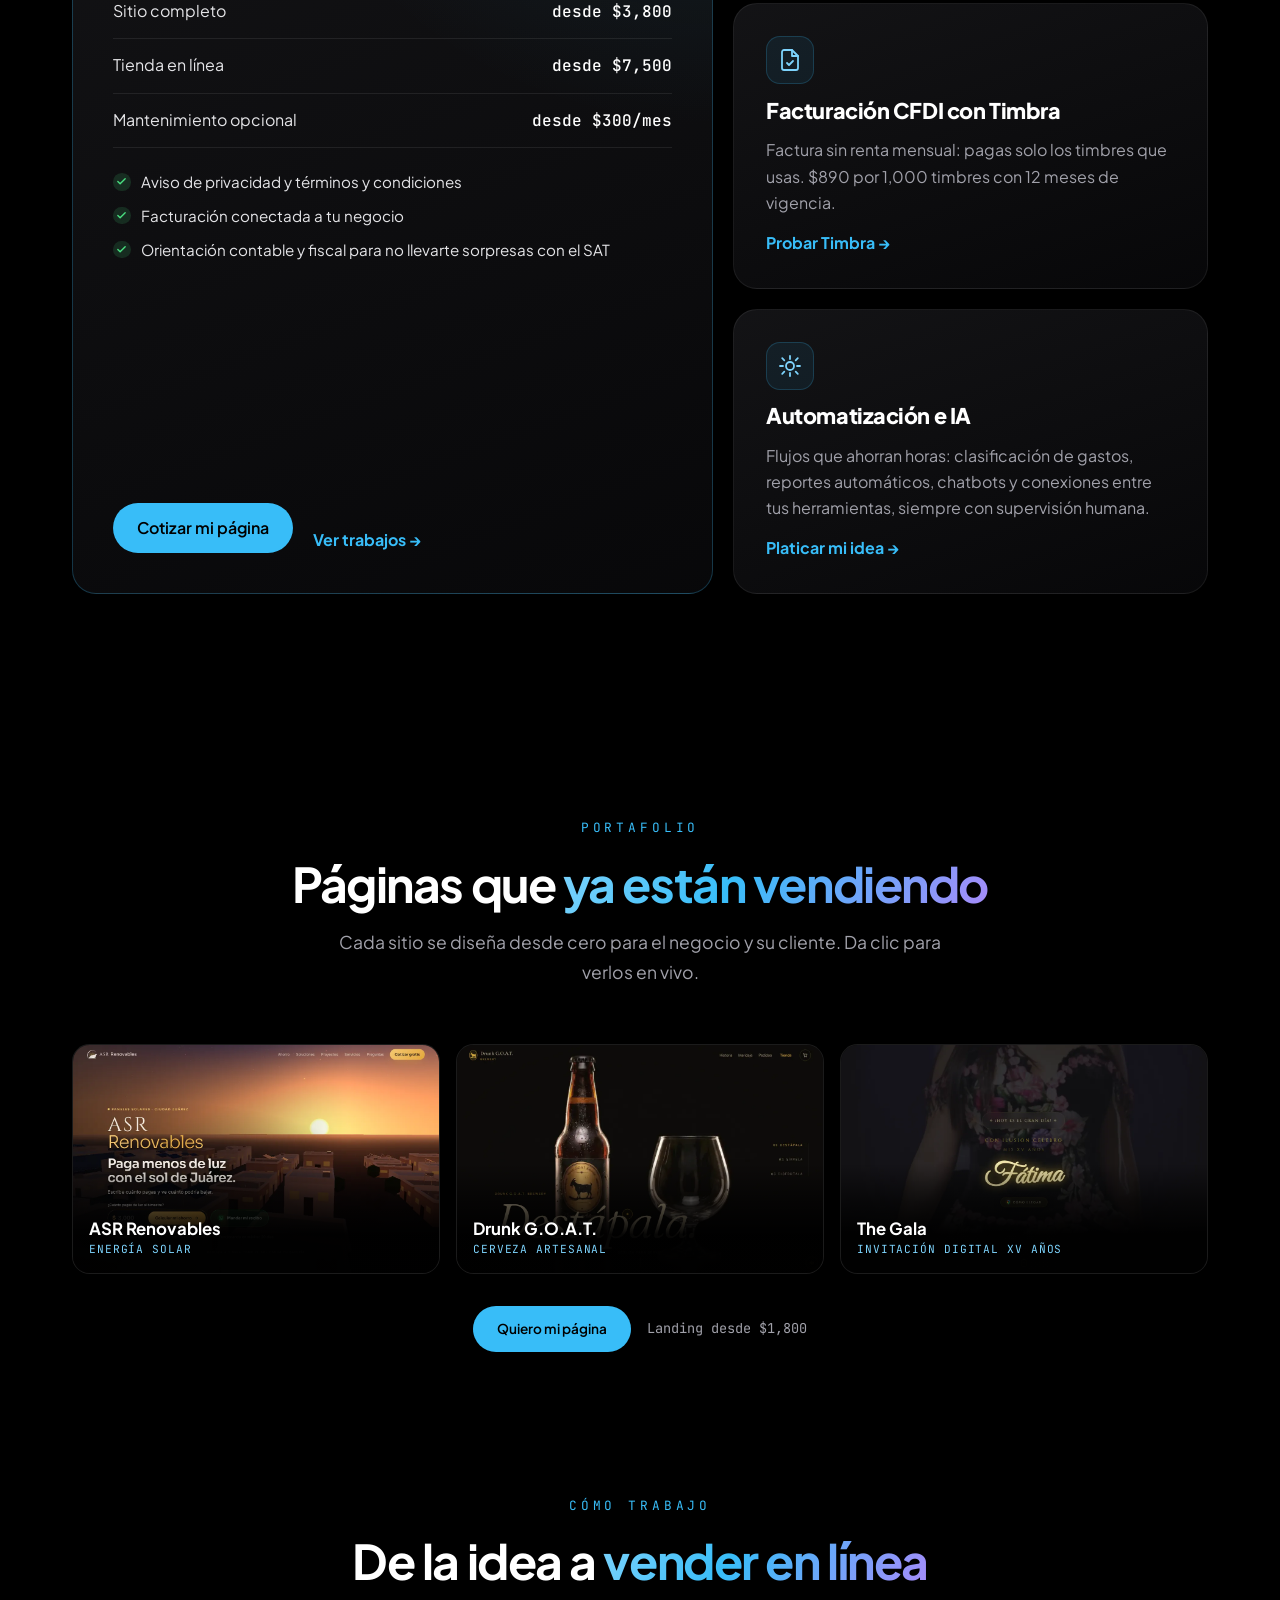
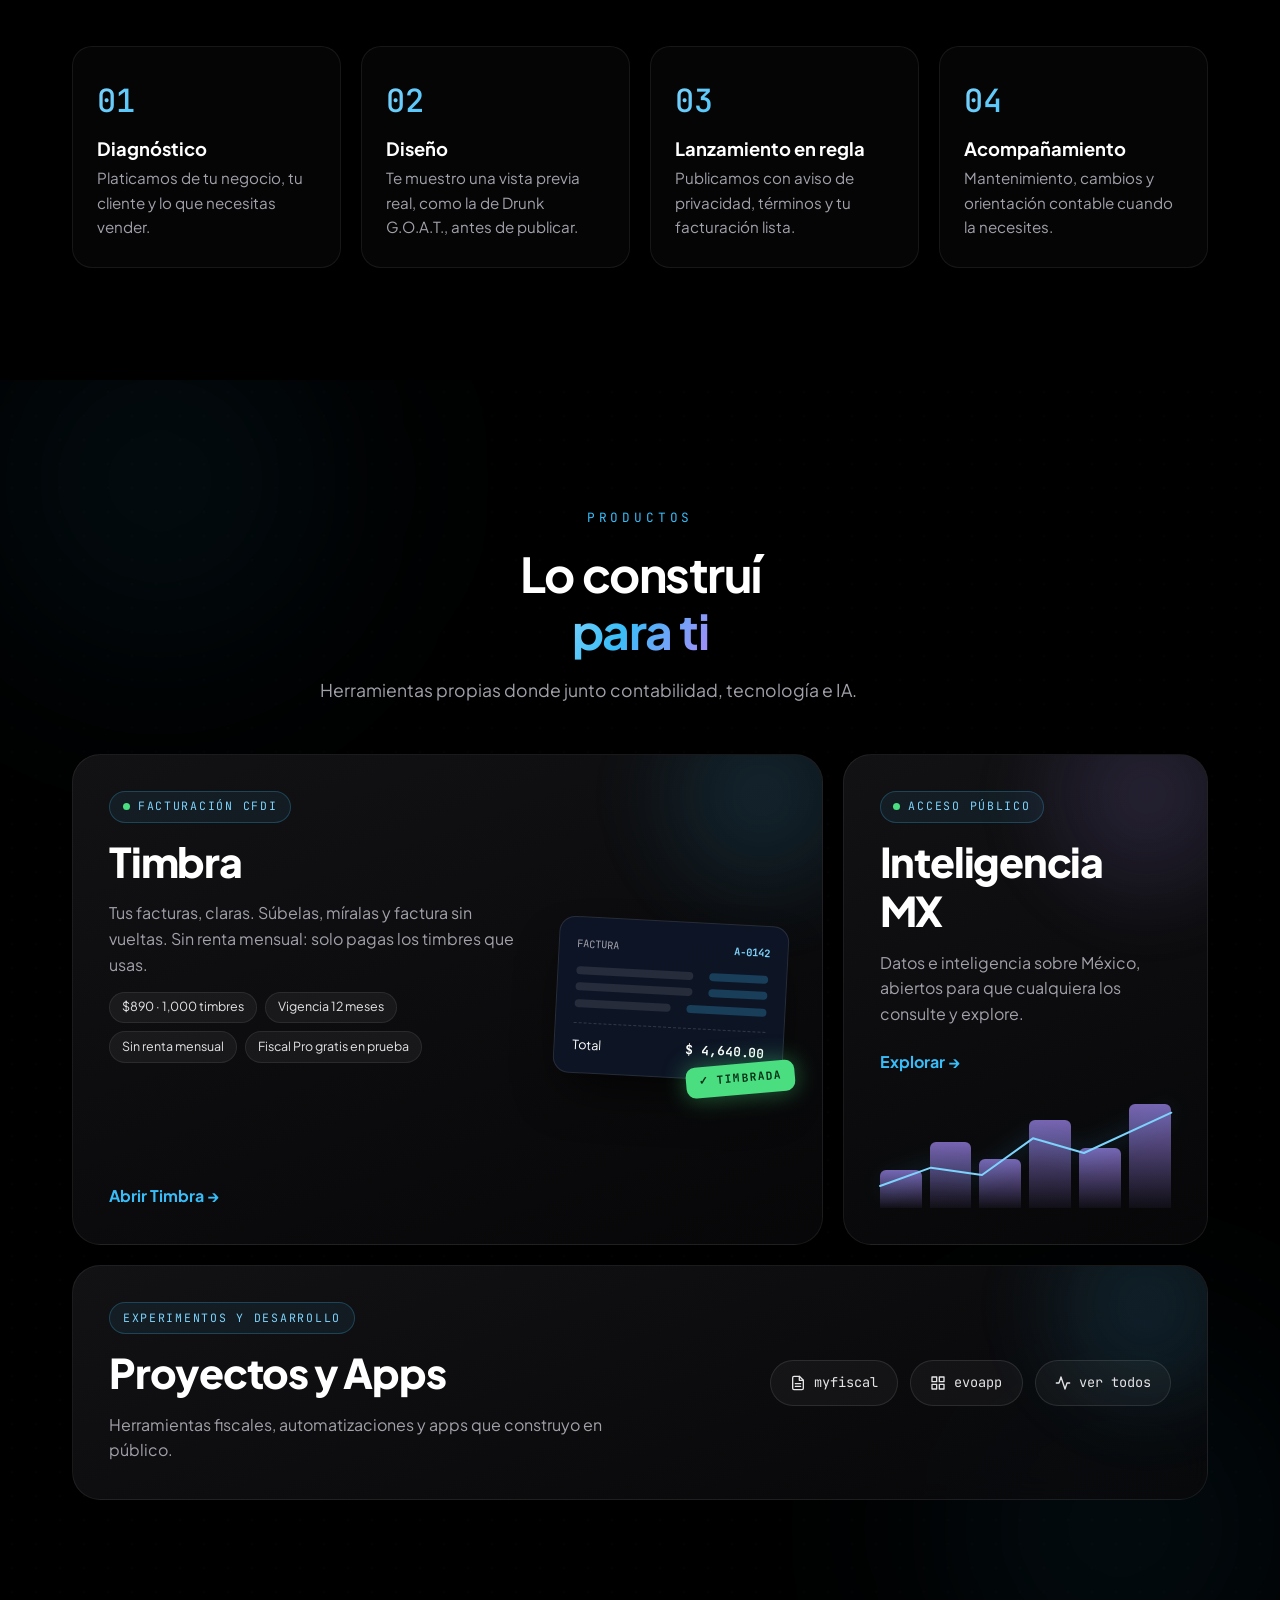
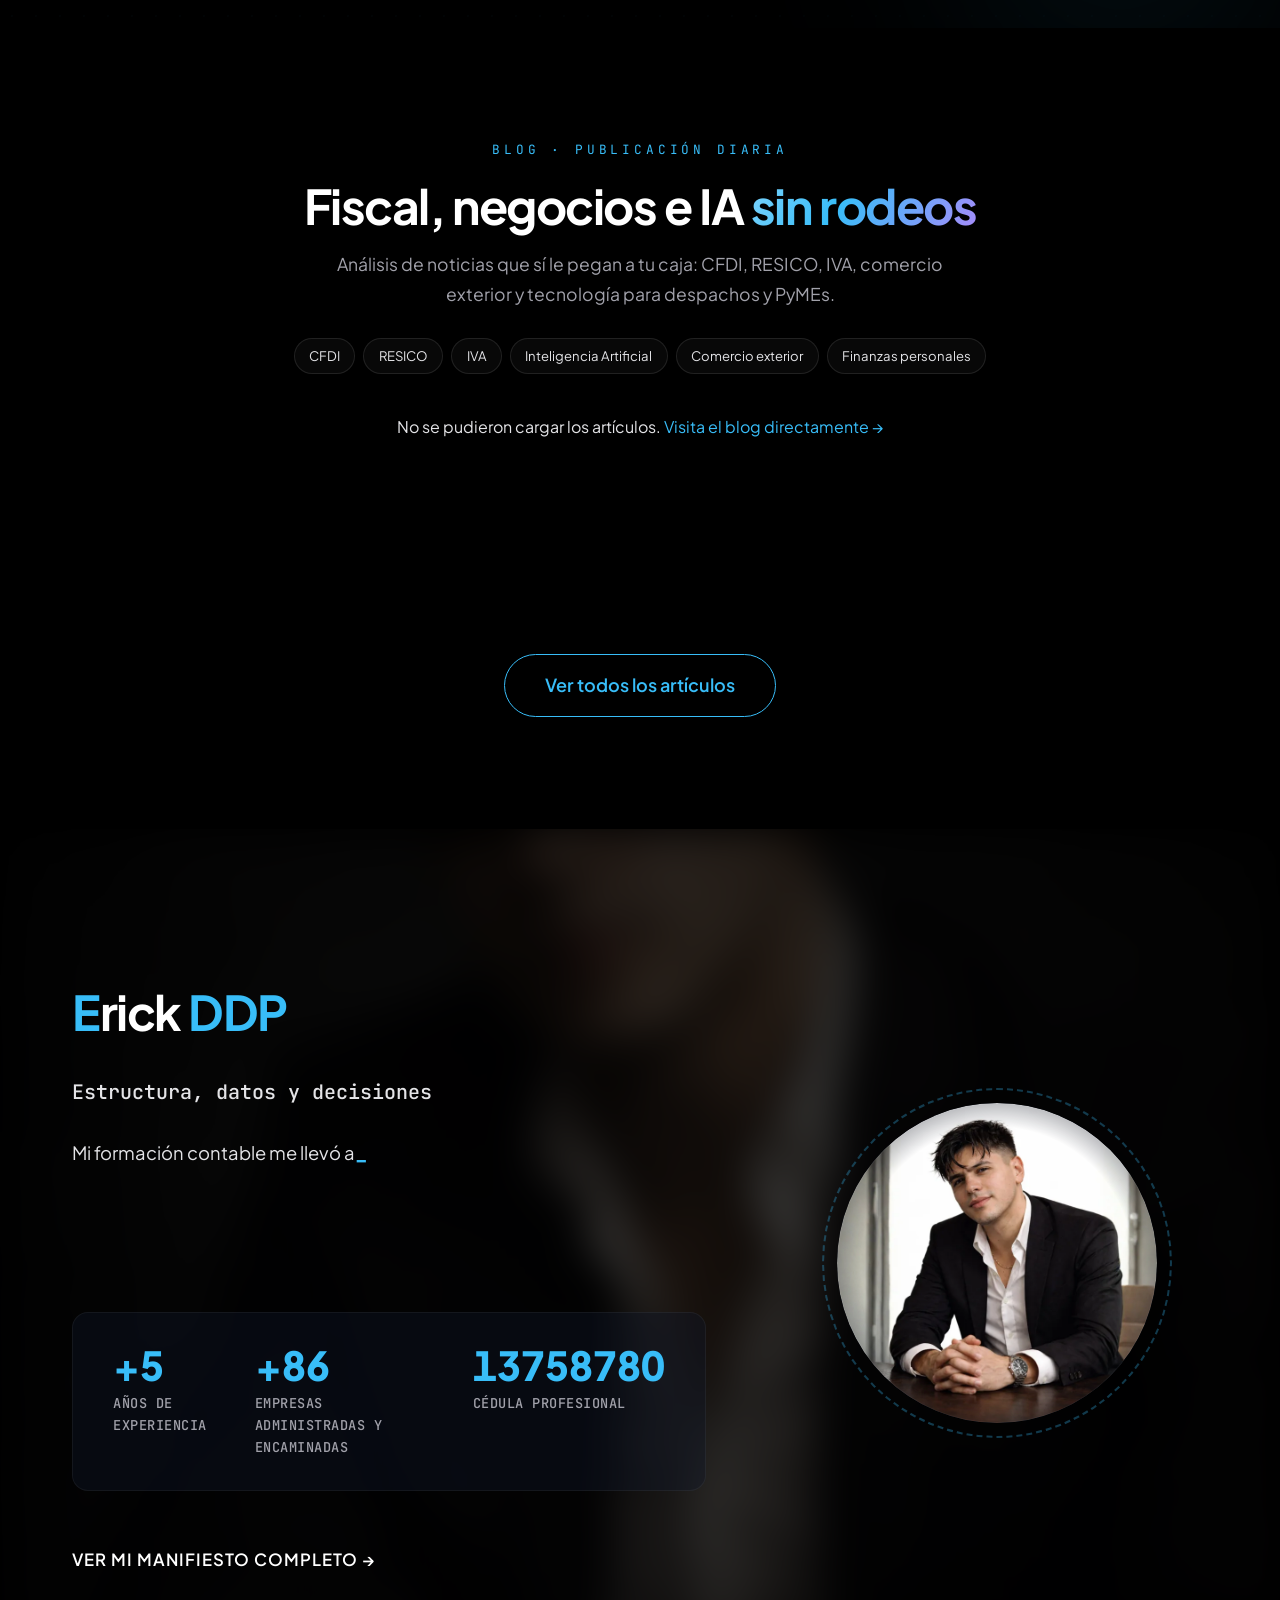
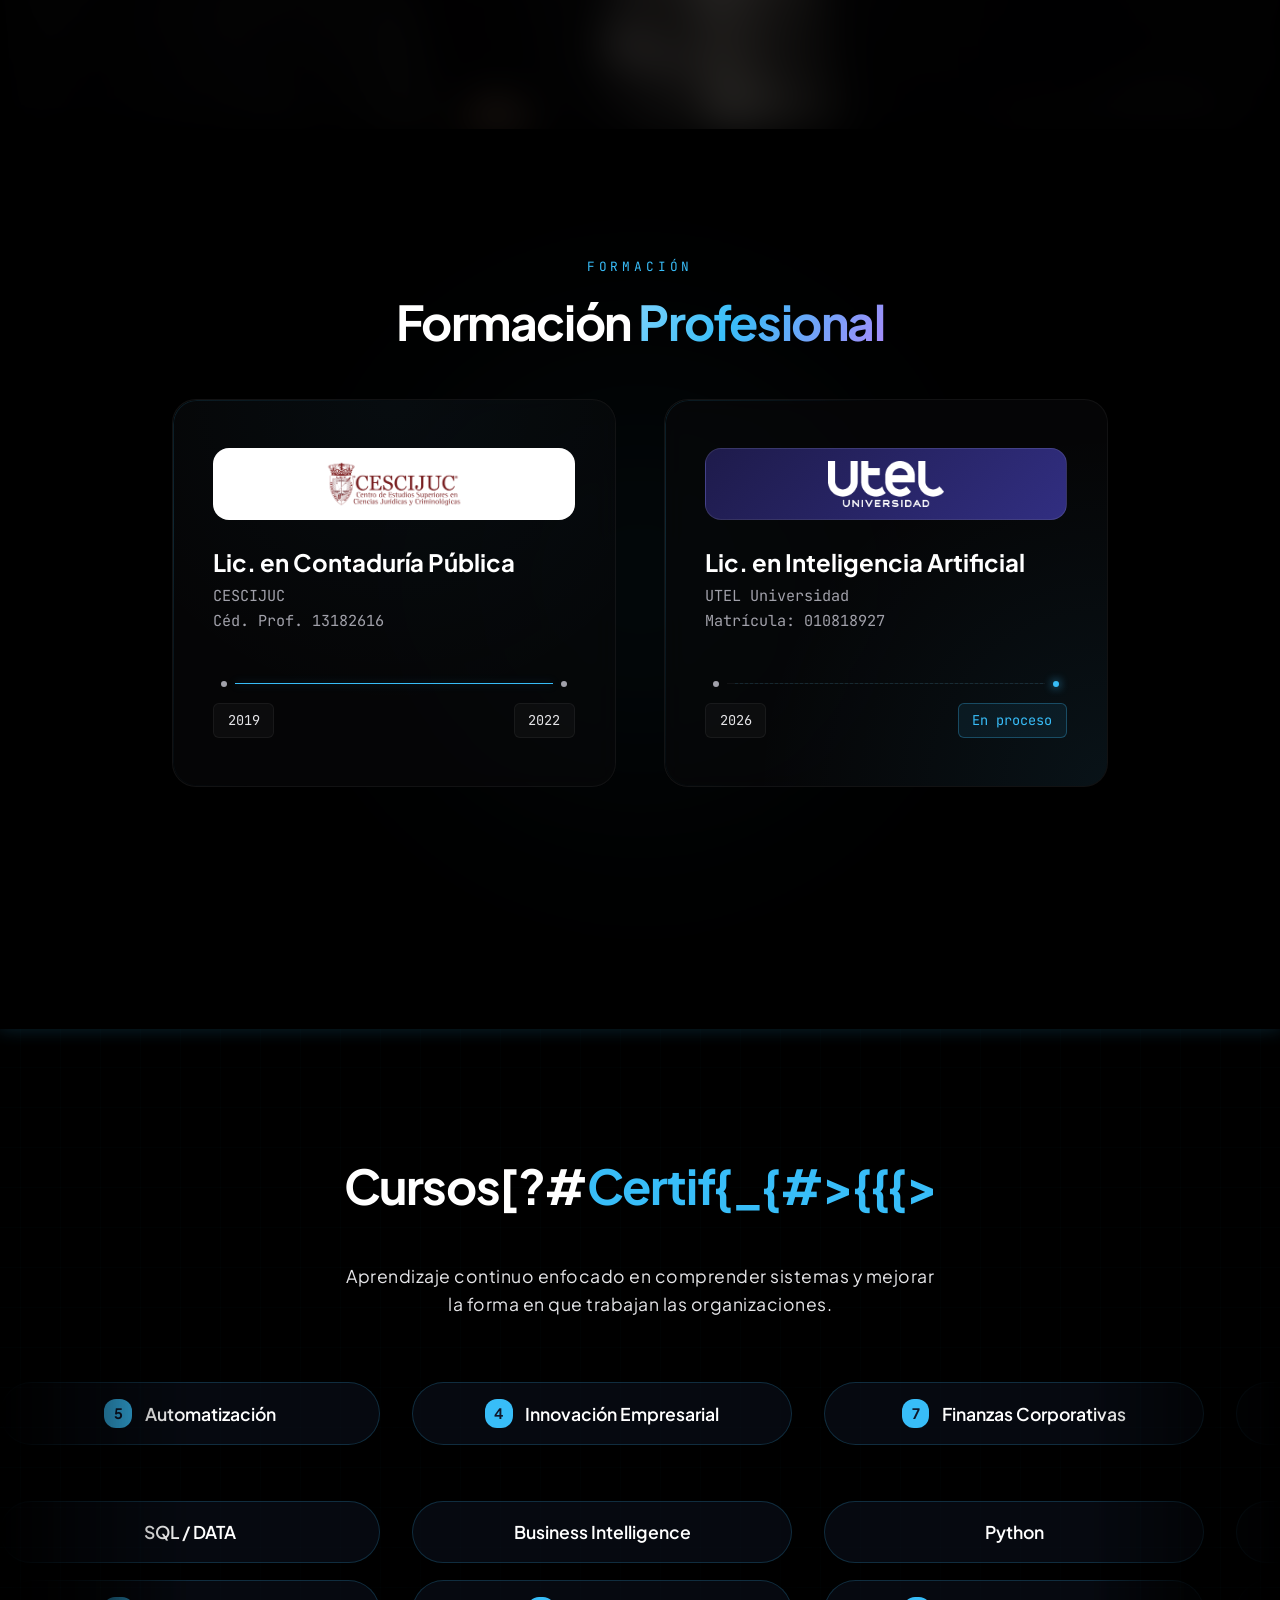
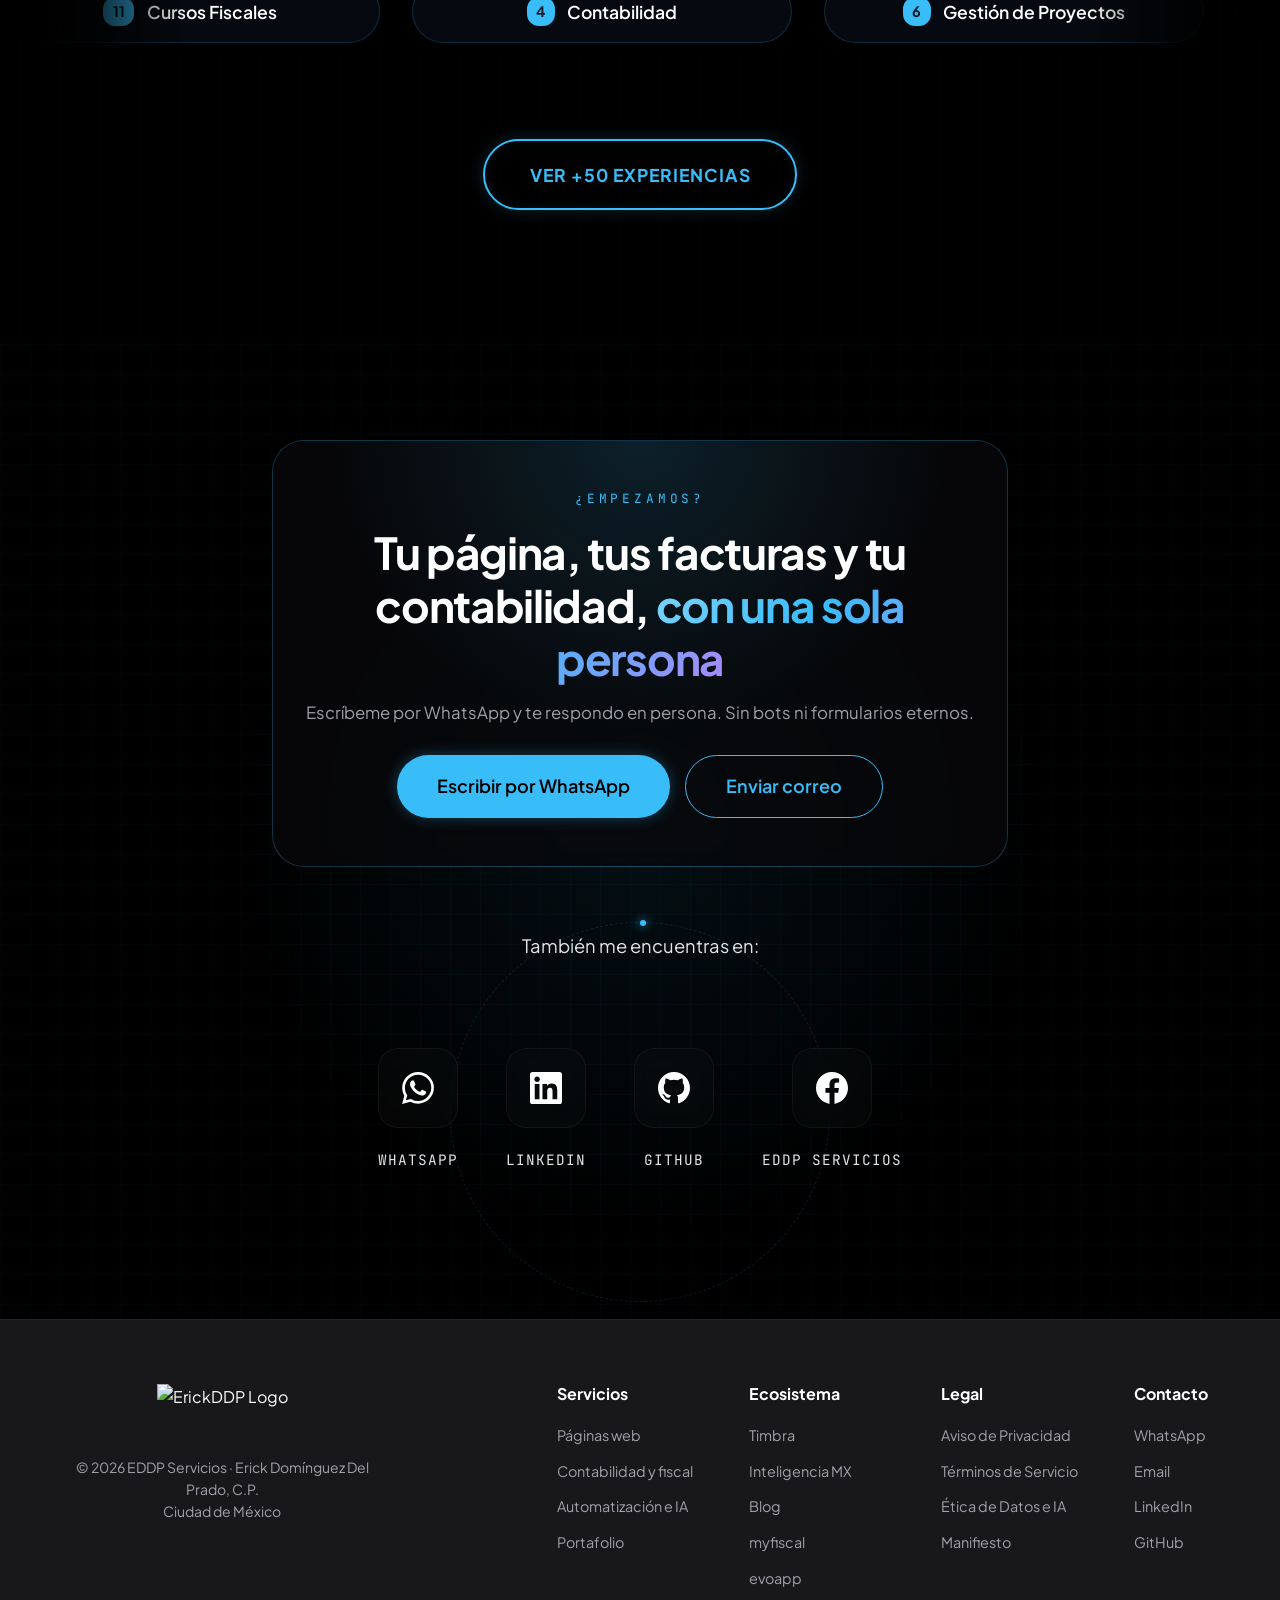
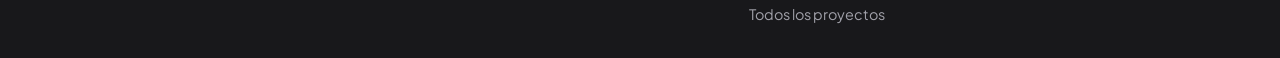
==== commit a2a631a1: "Portafolio compacto con The Gala y +86 empresas administradas Co-Authored-By: Claude Opus 5.5 <norep" ====
--- a/index.html
+++ b/index.html
@@ -127,7 +127,7 @@
             <ul class="hero-trust" aria-label="Credenciales">
                 <li>C.P. con cédula</li>
                 <li>+5 años</li>
-                <li>+20 empresas</li>
+                <li>+86 empresas administradas</li>
                 <li>Web · Facturas · Contabilidad</li>
             </ul>
         </div>
@@ -146,7 +146,8 @@
                 <p class="section-kicker reveal">Servicios</p>
                 <h2 class="section-title reveal">Tu negocio, <span class="grad-text">en regla y en línea</span></h2>
                 <p class="v2-lead reveal">Un solo lugar para tu web, tus facturas y tu contabilidad. Soy contador
-                    público, así que tu página nace con lo legal y lo fiscal resuelto desde el día uno.</p>
+                    público y he llevado la operación contable y fiscal de más de 86 empresas en distintos
+                    corporativos, así que tu página nace con lo legal y lo fiscal resuelto desde el día uno.</p>
             </div>
 
             <div class="svc-grid">
@@ -193,8 +194,8 @@
                         </svg>
                     </span>
                     <h3>Contabilidad y asesoría fiscal</h3>
-                    <p>Contabilidad mensual, declaraciones ante el SAT y orientación fiscal para personas y negocios.
-                        Atención directa con un contador público.</p>
+                    <p>Contabilidad mensual, declaraciones ante el SAT y orientación fiscal. Más de 86 empresas
+                        administradas y encaminadas con mi sistema de trabajo.</p>
                     <a href="https://wa.me/525534806184?text=Hola%20Erick%2C%20necesito%20ayuda%20con%20mi%20contabilidad"
                         target="_blank" rel="noopener" class="svc-link">Agendar asesoría →</a>
                 </article>
@@ -246,56 +247,34 @@
 
             <div class="work-grid">
                 <a href="https://renovablesasr.com" target="_blank" rel="noopener" class="work-card reveal">
-                    <div class="work-shot">
-                        <img src="images/portfolio/renovables.webp" alt="Sitio web de ASR Renovables"
-                            loading="lazy" width="1200" height="750">
-                        <span class="work-url">renovablesasr.com</span>
-                    </div>
-                    <div class="work-info">
-                        <div>
-                            <span class="work-cat">Energía solar · Ciudad Juárez</span>
-                            <h3>ASR Renovables</h3>
-                            <p>Sitio con calculadora de ahorro según el recibo de CFE, escena 3D al atardecer y
-                                cotización directa por WhatsApp.</p>
-                        </div>
-                        <ul class="work-tags">
-                            <li>Calculadora</li>
-                            <li>3D</li>
-                            <li>Leads por WhatsApp</li>
-                        </ul>
+                    <img src="images/portfolio/renovables.webp" alt="Sitio web de ASR Renovables" loading="lazy"
+                        width="1200" height="750">
+                    <div class="work-label">
+                        <h3>ASR Renovables</h3>
+                        <span>Energía solar</span>
                     </div>
                 </a>
-
                 <a href="https://goat-beer.vercel.app/" target="_blank" rel="noopener" class="work-card reveal">
-                    <div class="work-shot">
-                        <img src="images/portfolio/goatbeer.webp" alt="Sitio web de Drunk G.O.A.T. Brewery"
-                            loading="lazy" width="1200" height="750">
-                        <span class="work-url">Vista previa</span>
-                    </div>
-                    <div class="work-info">
-                        <div>
-                            <span class="work-cat">Cerveza artesanal · Juárez · El Paso</span>
-                            <h3>Drunk G.O.A.T. Brewery</h3>
-                            <p>Experiencia de marca con verificación de edad, animación de producto al hacer scroll,
-                                sonido ambiente y tienda.</p>
-                        </div>
-                        <ul class="work-tags">
-                            <li>Storytelling</li>
-                            <li>Animación</li>
-                            <li>Tienda</li>
-                        </ul>
+                    <img src="images/portfolio/goatbeer.webp" alt="Sitio web de Drunk G.O.A.T. Brewery" loading="lazy"
+                        width="1200" height="750">
+                    <div class="work-label">
+                        <h3>Drunk G.O.A.T.</h3>
+                        <span>Cerveza artesanal</span>
                     </div>
                 </a>
-
+                <a href="https://xvfatima.thegala.online/" target="_blank" rel="noopener" class="work-card reveal">
+                    <img src="images/portfolio/thegala.webp" alt="Invitación digital XV años de The Gala"
+                        loading="lazy" width="1200" height="750">
+                    <div class="work-label">
+                        <h3>The Gala</h3>
+                        <span>Invitación digital XV años</span>
+                    </div>
+                </a>
+            </div>
+            <div class="work-more reveal">
                 <a href="https://wa.me/525534806184?text=Hola%20Erick%2C%20quiero%20que%20mi%20negocio%20sea%20el%20siguiente%20en%20tu%20portafolio"
-                    target="_blank" rel="noopener" class="work-card work-next reveal">
-                    <div class="work-next-inner">
-                        <span class="work-plus" aria-hidden="true">+</span>
-                        <h3>Tu negocio aquí</h3>
-                        <p>Landing desde $1,800. Cuéntame tu idea y te digo cómo se vería.</p>
-                        <span class="btn btn-primary">Empezar mi proyecto</span>
-                    </div>
-                </a>
+                    target="_blank" rel="noopener" class="btn btn-primary">Quiero mi página</a>
+                <span>Landing desde $1,800</span>
             </div>
         </div>
     </section>
@@ -493,8 +472,8 @@
                         <span class="metric-label">Años de experiencia</span>
                     </div>
                     <div class="metric-item">
-                        <span class="metric-value">+20</span>
-                        <span class="metric-label">Empresas administradas</span>
+                        <span class="metric-value">+86</span>
+                        <span class="metric-label">Empresas administradas y encaminadas</span>
                     </div>
                     <div class="metric-item">
                         <span class="metric-value">13758780</span>
--- a/styles.css
+++ b/styles.css
@@ -5200,3 +5200,75 @@
         bottom: 1rem;
     }
 }
+
+/* Portafolio compacto: solo foto + nombre */
+.work-grid {
+    grid-template-columns: repeat(3, 1fr);
+    gap: 1rem;
+}
+
+.work-card {
+    position: relative;
+    aspect-ratio: 16 / 10;
+    border-radius: 1.1rem;
+    background: #0a0a0a;
+}
+
+.work-card img {
+    width: 100%;
+    height: 100%;
+    object-fit: cover;
+    object-position: top;
+    transition: transform 0.7s cubic-bezier(0.2, 0.8, 0.2, 1);
+}
+
+.work-card:hover img {
+    transform: scale(1.05);
+}
+
+.work-label {
+    position: absolute;
+    inset: auto 0 0 0;
+    padding: 3.5rem 1rem 0.9rem;
+    background: linear-gradient(to top, rgba(0, 0, 0, 0.97) 35%, rgba(0, 0, 0, 0.6) 65%, transparent);
+    display: flex;
+    flex-direction: column;
+    gap: 0.1rem;
+}
+
+.work-label h3 {
+    font-size: 1.05rem;
+    font-weight: 700;
+}
+
+.work-label span {
+    font-family: var(--font-mono);
+    font-size: 0.7rem;
+    letter-spacing: 0.08em;
+    text-transform: uppercase;
+    color: var(--primary-300);
+}
+
+.work-more {
+    display: flex;
+    align-items: center;
+    justify-content: center;
+    gap: 1rem;
+    flex-wrap: wrap;
+    margin-top: 2rem;
+    color: var(--text-tertiary);
+    font-family: var(--font-mono);
+    font-size: 0.85rem;
+}
+
+@media (max-width: 900px) {
+    .work-grid {
+        grid-template-columns: 1fr 1fr;
+    }
+}
+
+@media (max-width: 520px) {
+    .work-grid {
+        grid-template-columns: 1fr;
+    }
+}
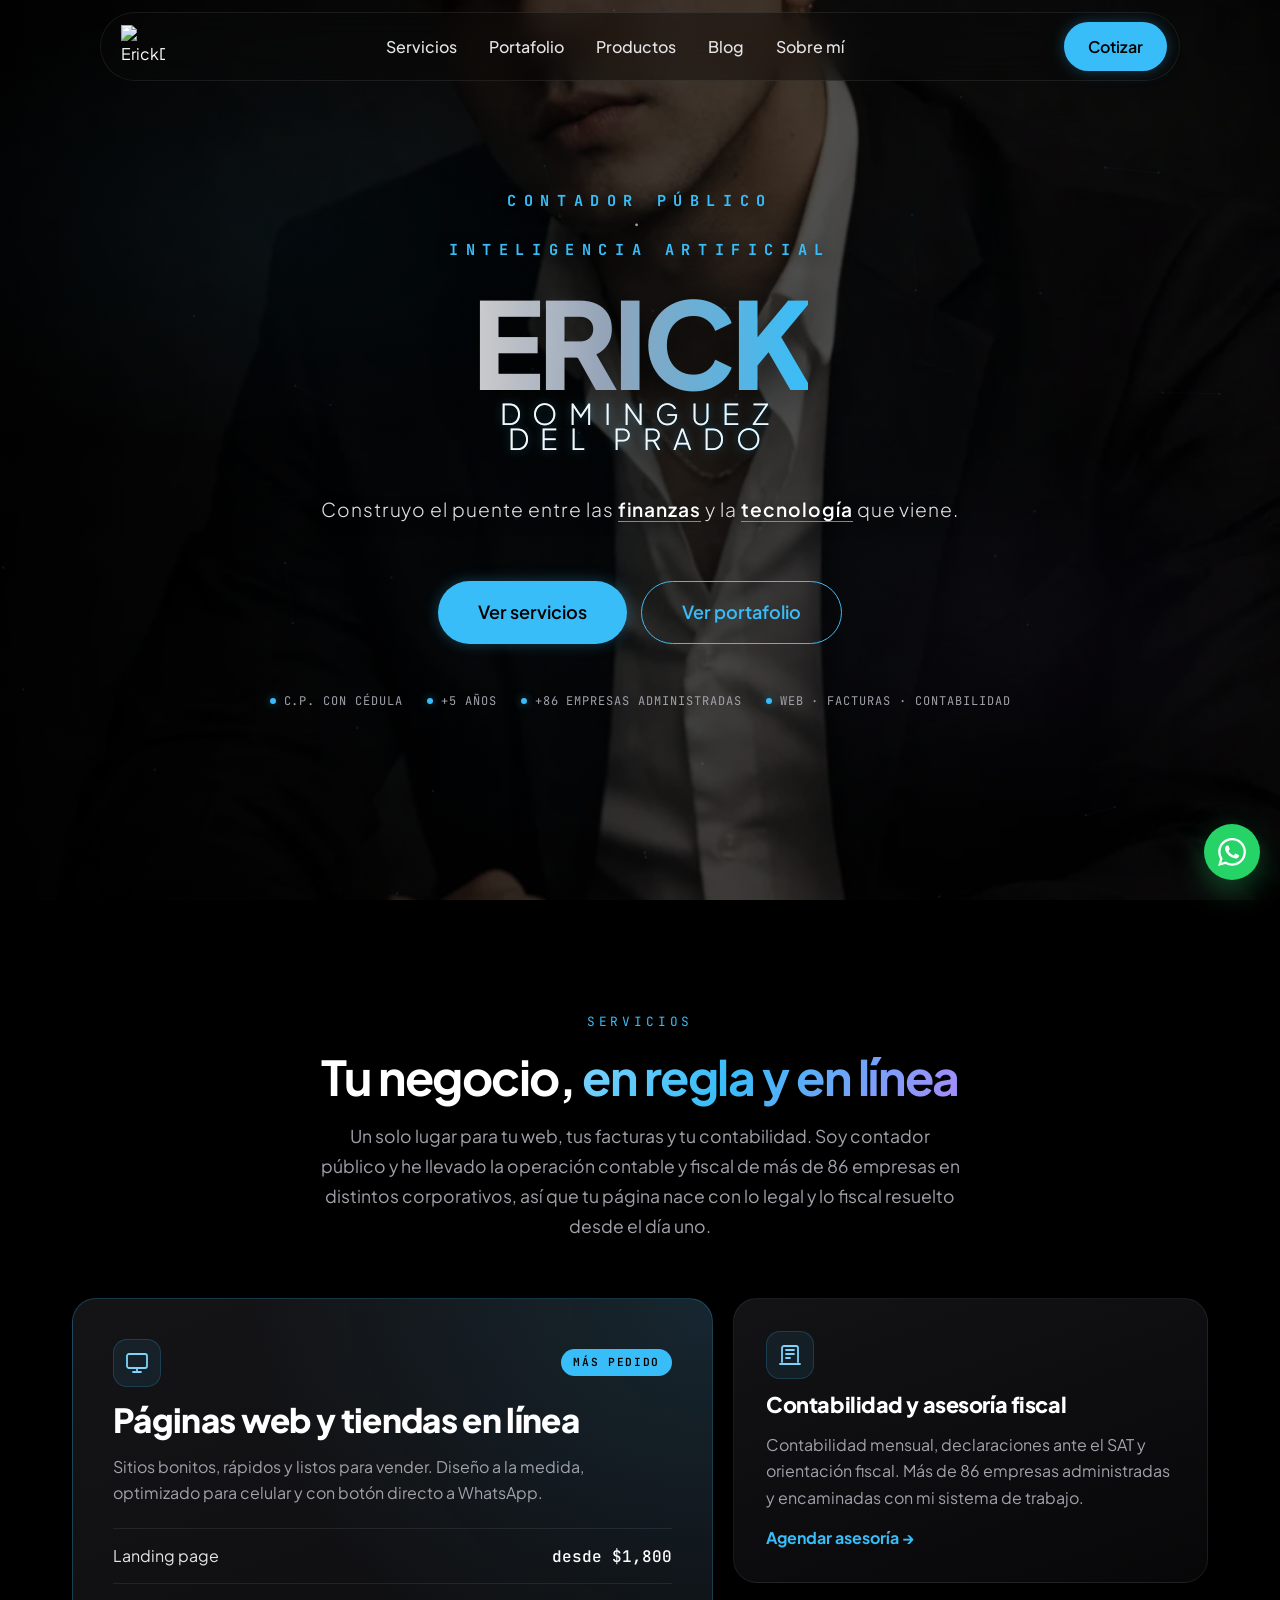
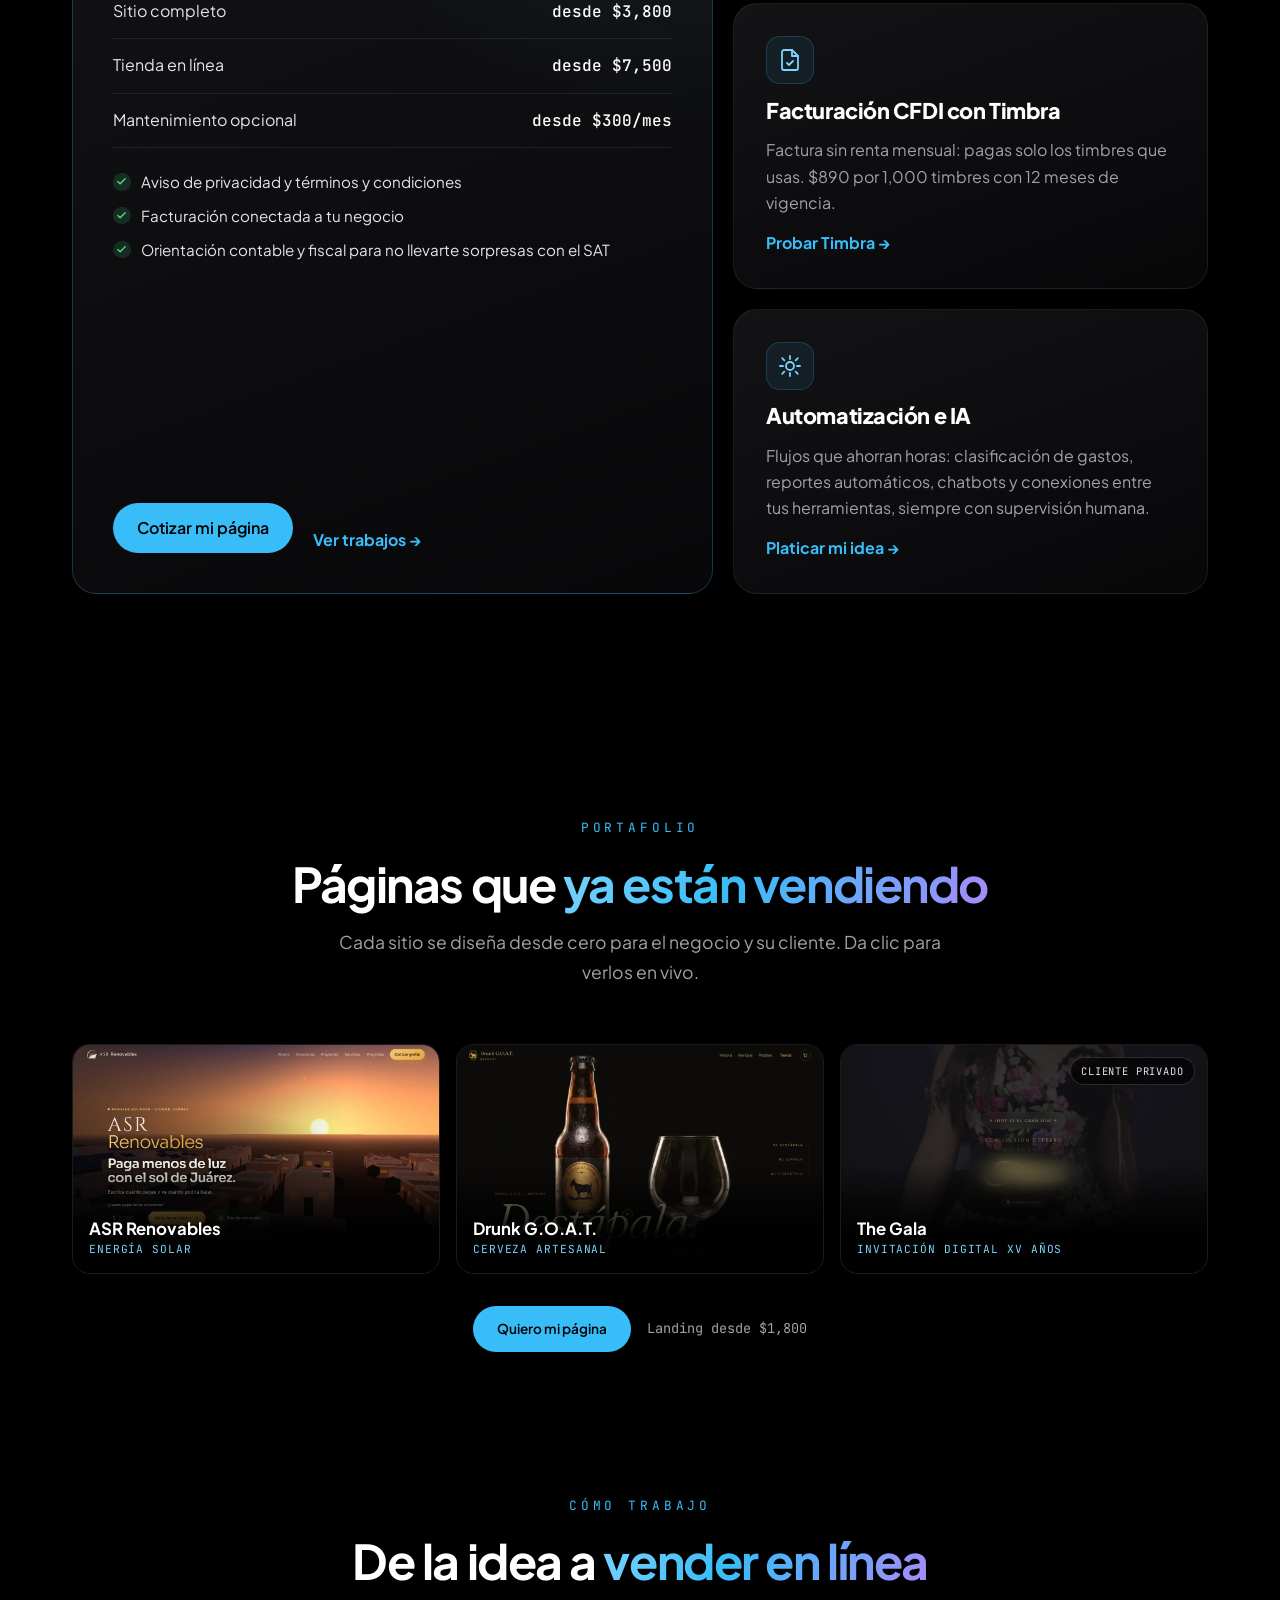
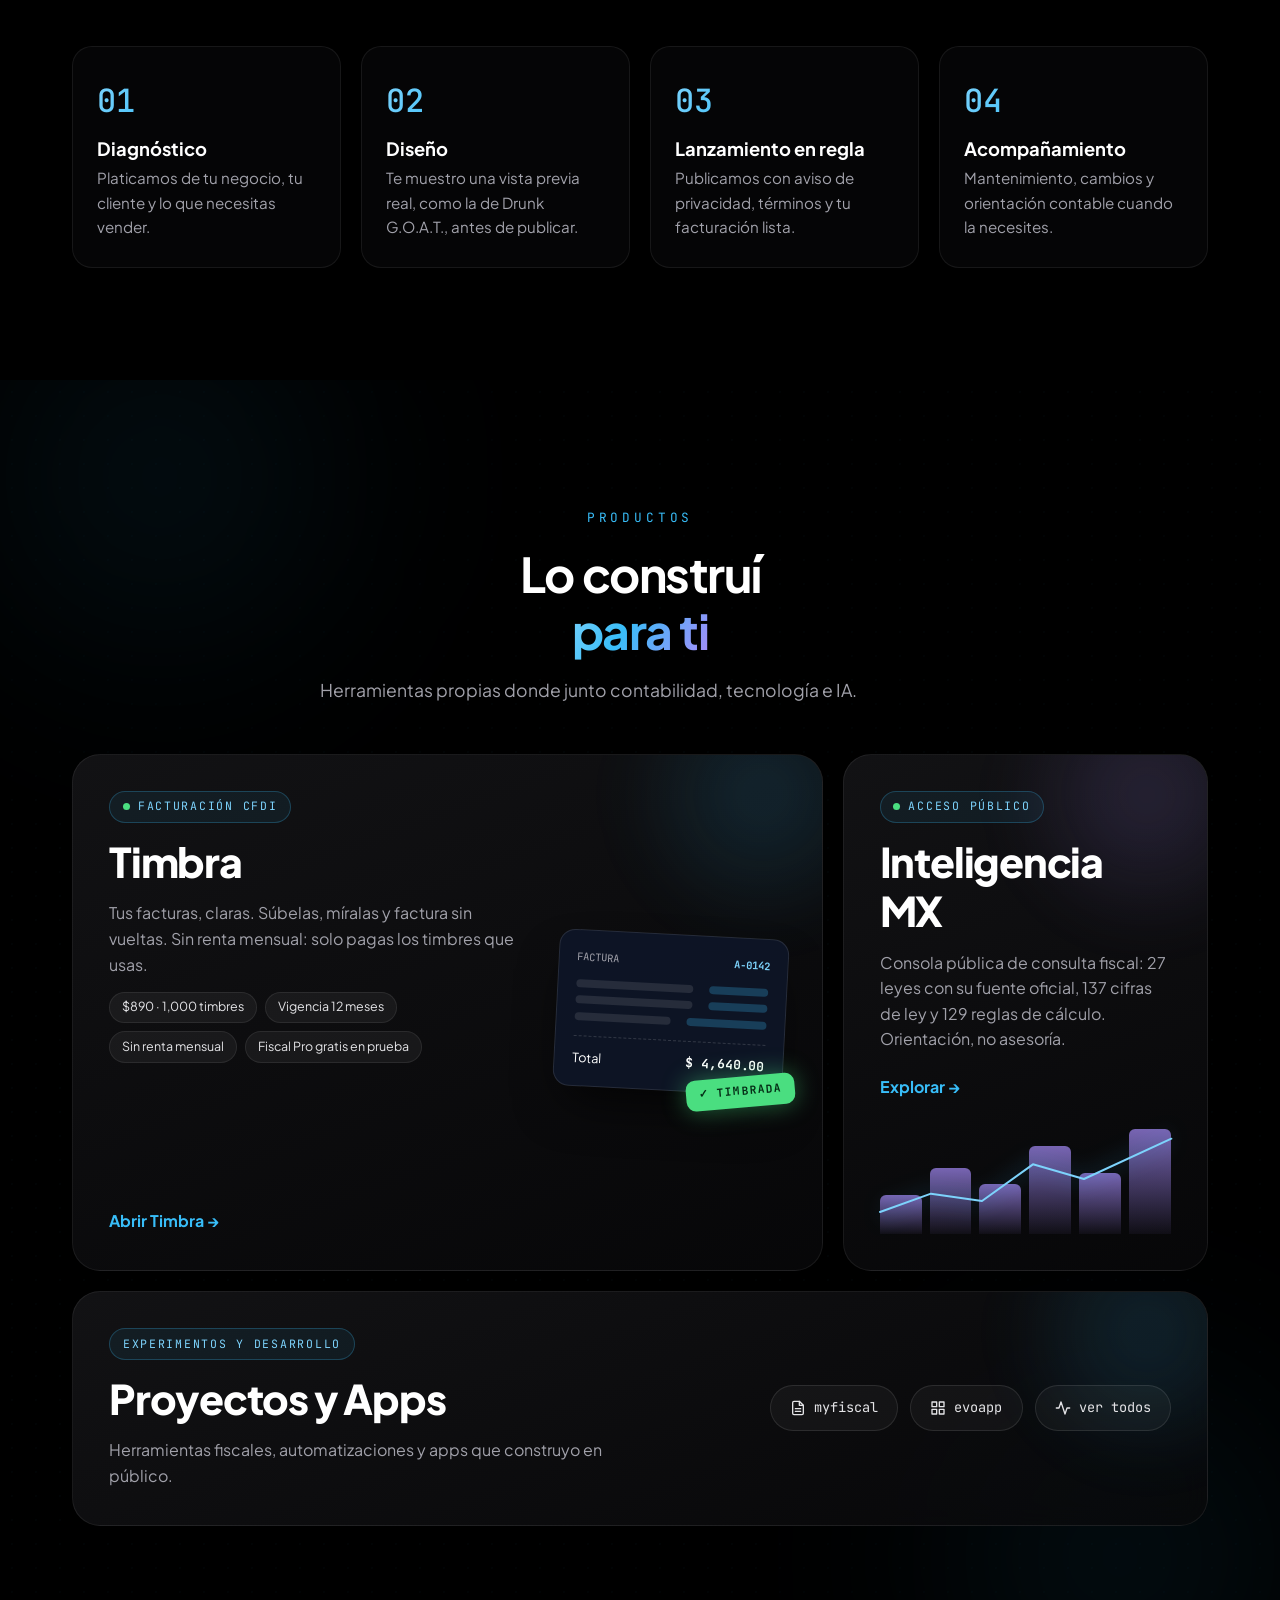
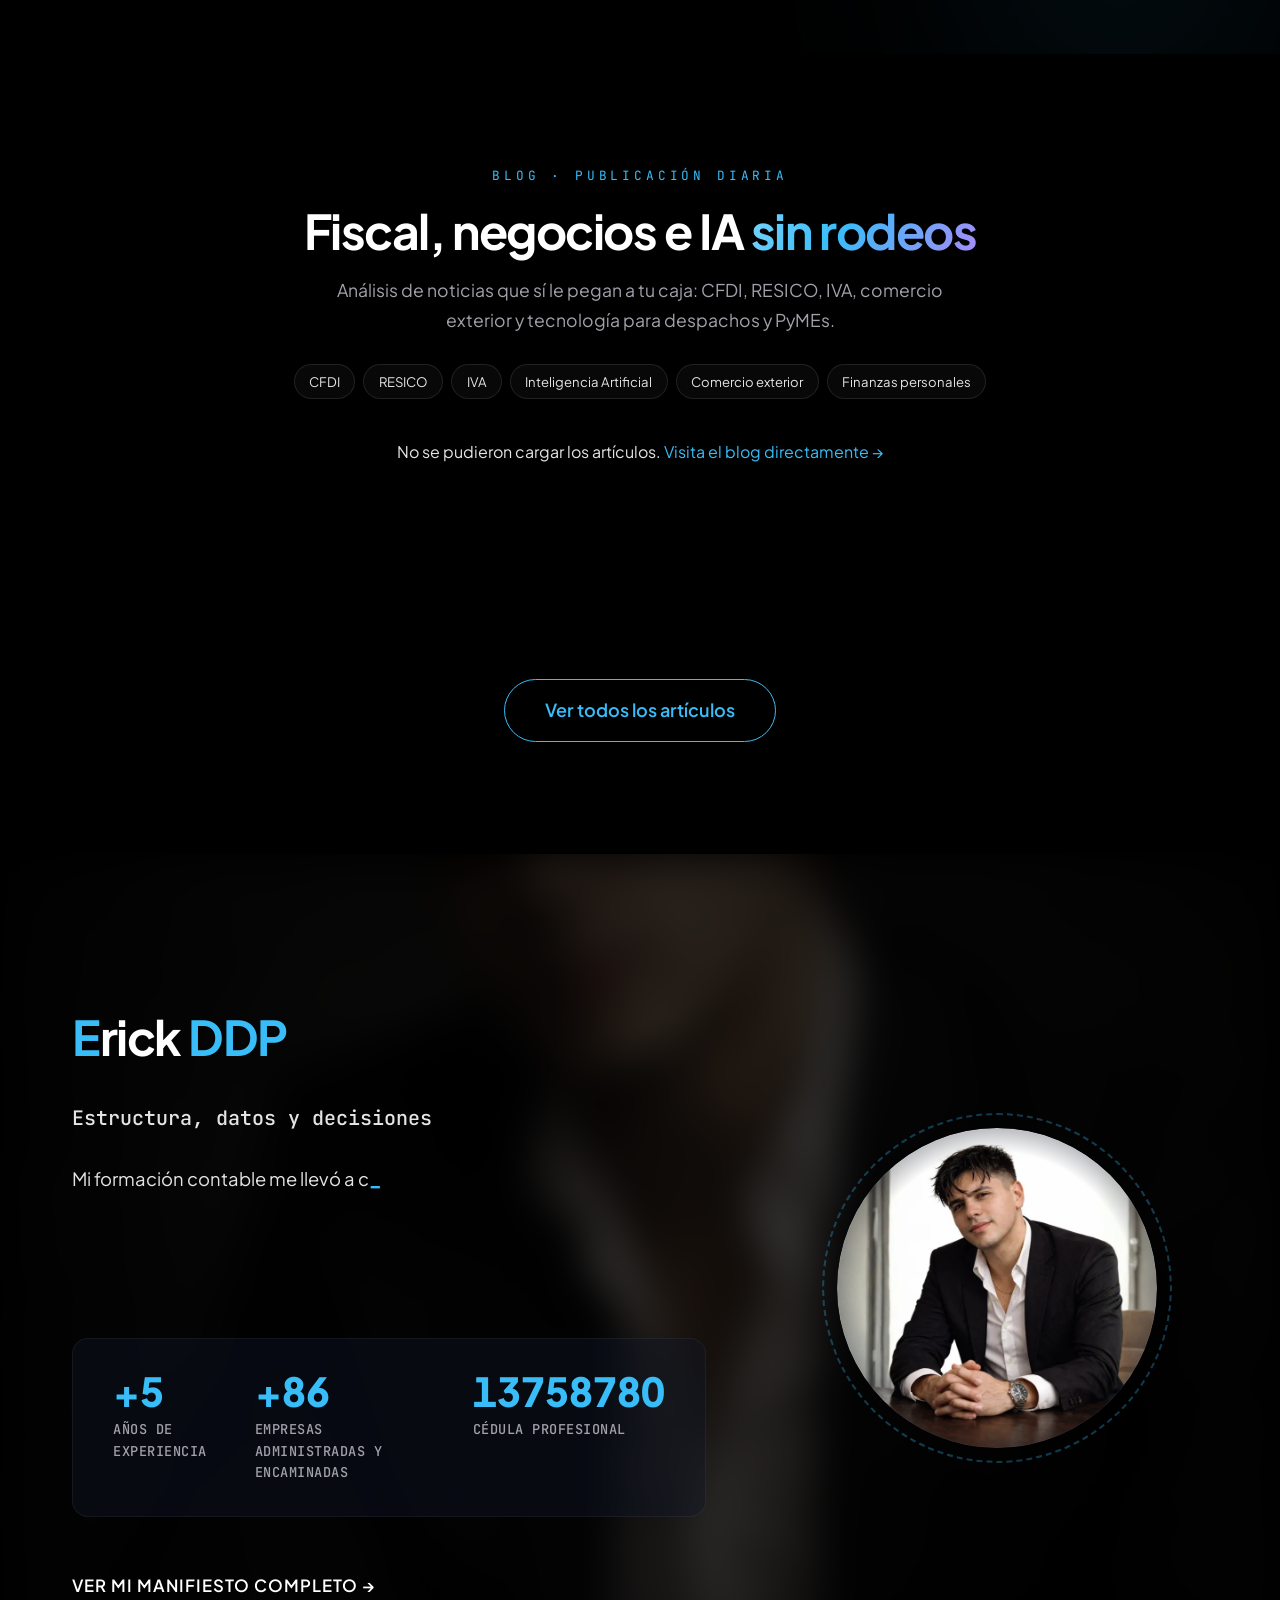
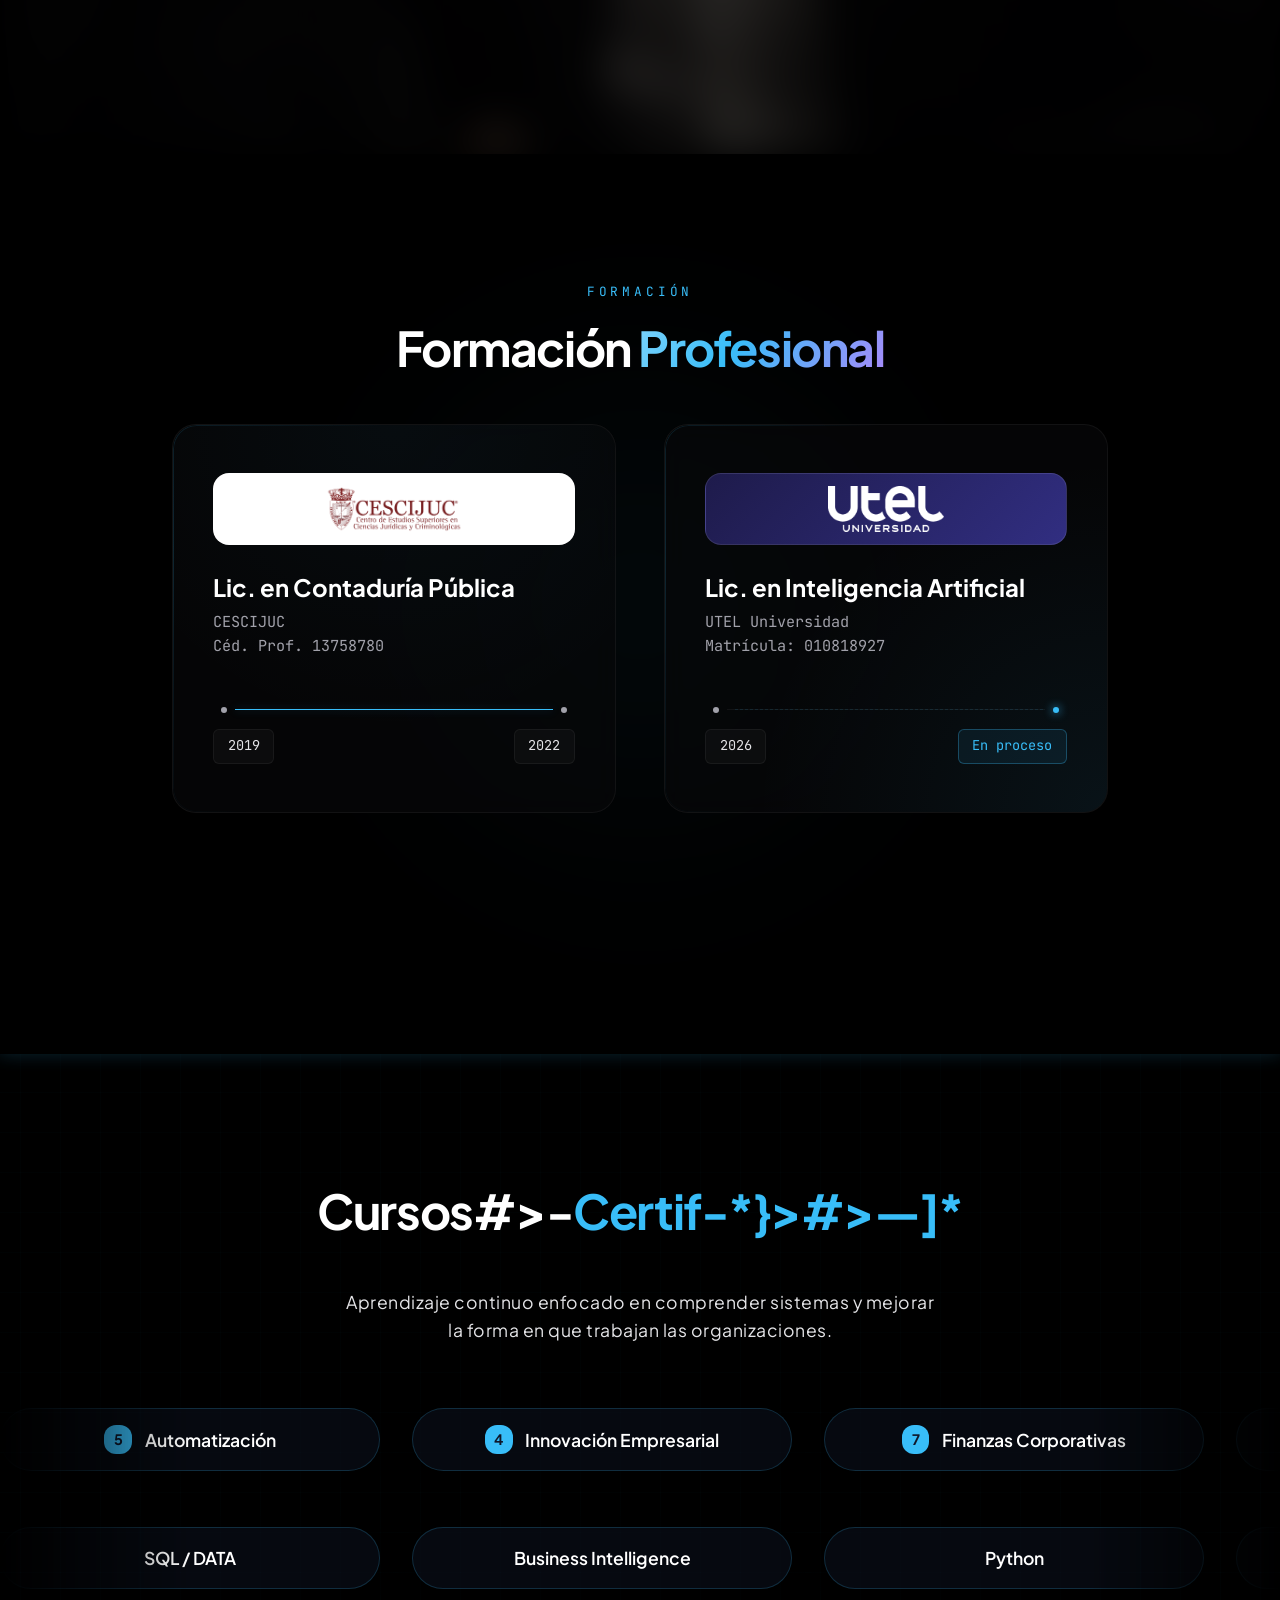
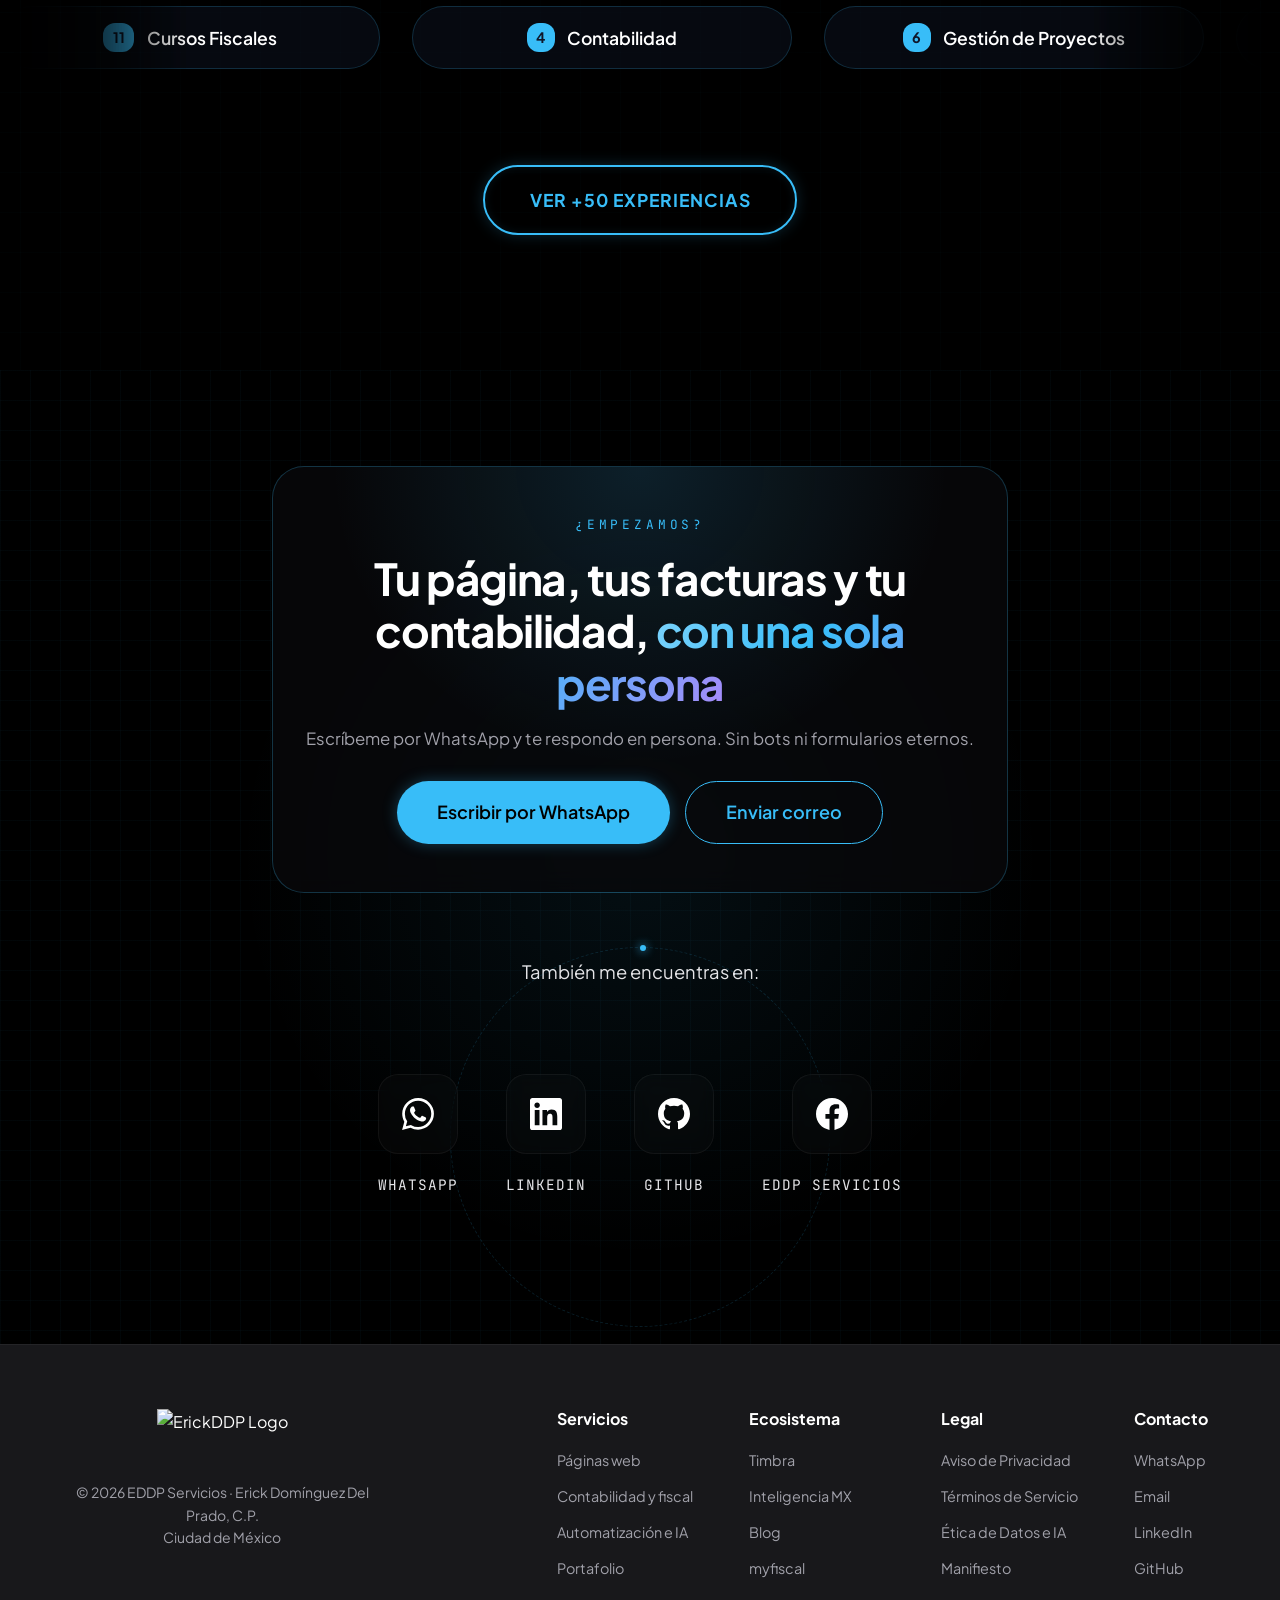
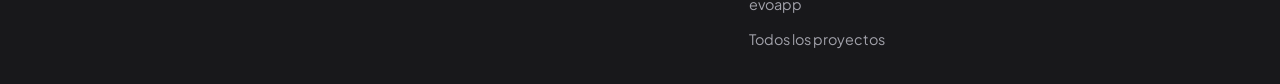
==== commit cb3db4bc: "Anonimiza The Gala, corrige cédula y enlaza Inteligencia MX Co-Authored-By: Claude Opus 5.5 <noreply" ====
--- a/index.html
+++ b/index.html
@@ -262,14 +262,15 @@
                         <span>Cerveza artesanal</span>
                     </div>
                 </a>
-                <a href="https://xvfatima.thegala.online/" target="_blank" rel="noopener" class="work-card reveal">
-                    <img src="images/portfolio/thegala.webp" alt="Invitación digital XV años de The Gala"
+                <div class="work-card work-private reveal">
+                    <img src="images/portfolio/thegala.webp" alt="Invitación digital de XV años con datos ocultos"
                         loading="lazy" width="1200" height="750">
+                    <span class="work-lock">Cliente privado</span>
                     <div class="work-label">
                         <h3>The Gala</h3>
                         <span>Invitación digital XV años</span>
                     </div>
-                </a>
+                </div>
             </div>
             <div class="work-more reveal">
                 <a href="https://wa.me/525534806184?text=Hola%20Erick%2C%20quiero%20que%20mi%20negocio%20sea%20el%20siguiente%20en%20tu%20portafolio"
@@ -351,13 +352,13 @@
             </a>
 
             <!-- INTELIGENCIA MX -->
-            <a href="https://inteligencia-mx.erickddp.com" target="_blank" rel="noopener"
+            <a href="https://claude.ai/artifact/YZg4n842yopJLsLnZuQqRL" target="_blank" rel="noopener"
                 class="bento-card bento-intel">
                 <div class="bento-glow"></div>
                 <div class="bento-body">
                     <span class="bento-badge"><i class="live-dot"></i> Acceso público</span>
                     <h3>Inteligencia MX</h3>
-                    <p>Datos e inteligencia sobre México, abiertos para que cualquiera los consulte y explore.</p>
+                    <p>Consola pública de consulta fiscal: 27 leyes con su fuente oficial, 137 cifras de ley y 129 reglas de cálculo. Orientación, no asesoría.</p>
                     <span class="bento-cta">Explorar <span>→</span></span>
                 </div>
                 <div class="bento-visual intel-visual" aria-hidden="true">
@@ -510,7 +511,7 @@
                         <img src="images/edu/cescijuc.png" alt="CESCIJUC" class="edu-logo-v2" loading="lazy">
                     </a>
                     <h3>Lic. en Contaduría Pública</h3>
-                    <div class="edu-inst">CESCIJUC <br> Céd. Prof. 13182616</div>
+                    <div class="edu-inst">CESCIJUC <br> Céd. Prof. 13758780</div>
 
                     <div class="edu-timeline">
                         <div class="edu-line-container">
@@ -731,7 +732,7 @@
                     <div class="col">
                         <h4>Ecosistema</h4>
                         <a href="https://factura.erickddp.com" target="_blank" rel="noopener">Timbra</a>
-                        <a href="https://inteligencia-mx.erickddp.com" target="_blank" rel="noopener">Inteligencia MX</a>
+                        <a href="https://claude.ai/artifact/YZg4n842yopJLsLnZuQqRL" target="_blank" rel="noopener">Inteligencia MX</a>
                         <a href="https://blog.erickddp.com" target="_blank" rel="noopener">Blog</a>
                         <a href="https://myfiscal.erickddp.com" target="_blank" rel="noopener">myfiscal</a>
                         <a href="https://evoapp.erickddp.com" target="_blank" rel="noopener">evoapp</a>
--- a/styles.css
+++ b/styles.css
@@ -5272,3 +5272,24 @@
         grid-template-columns: 1fr;
     }
 }
+
+.work-private {
+    cursor: default;
+}
+
+.work-lock {
+    position: absolute;
+    top: 0.75rem;
+    right: 0.75rem;
+    z-index: 2;
+    font-family: var(--font-mono);
+    font-size: 0.65rem;
+    letter-spacing: 0.08em;
+    text-transform: uppercase;
+    color: var(--text-secondary);
+    padding: 0.3rem 0.65rem;
+    border-radius: 9999px;
+    background: rgba(0, 0, 0, 0.65);
+    border: 1px solid rgba(255, 255, 255, 0.15);
+    backdrop-filter: blur(6px);
+}
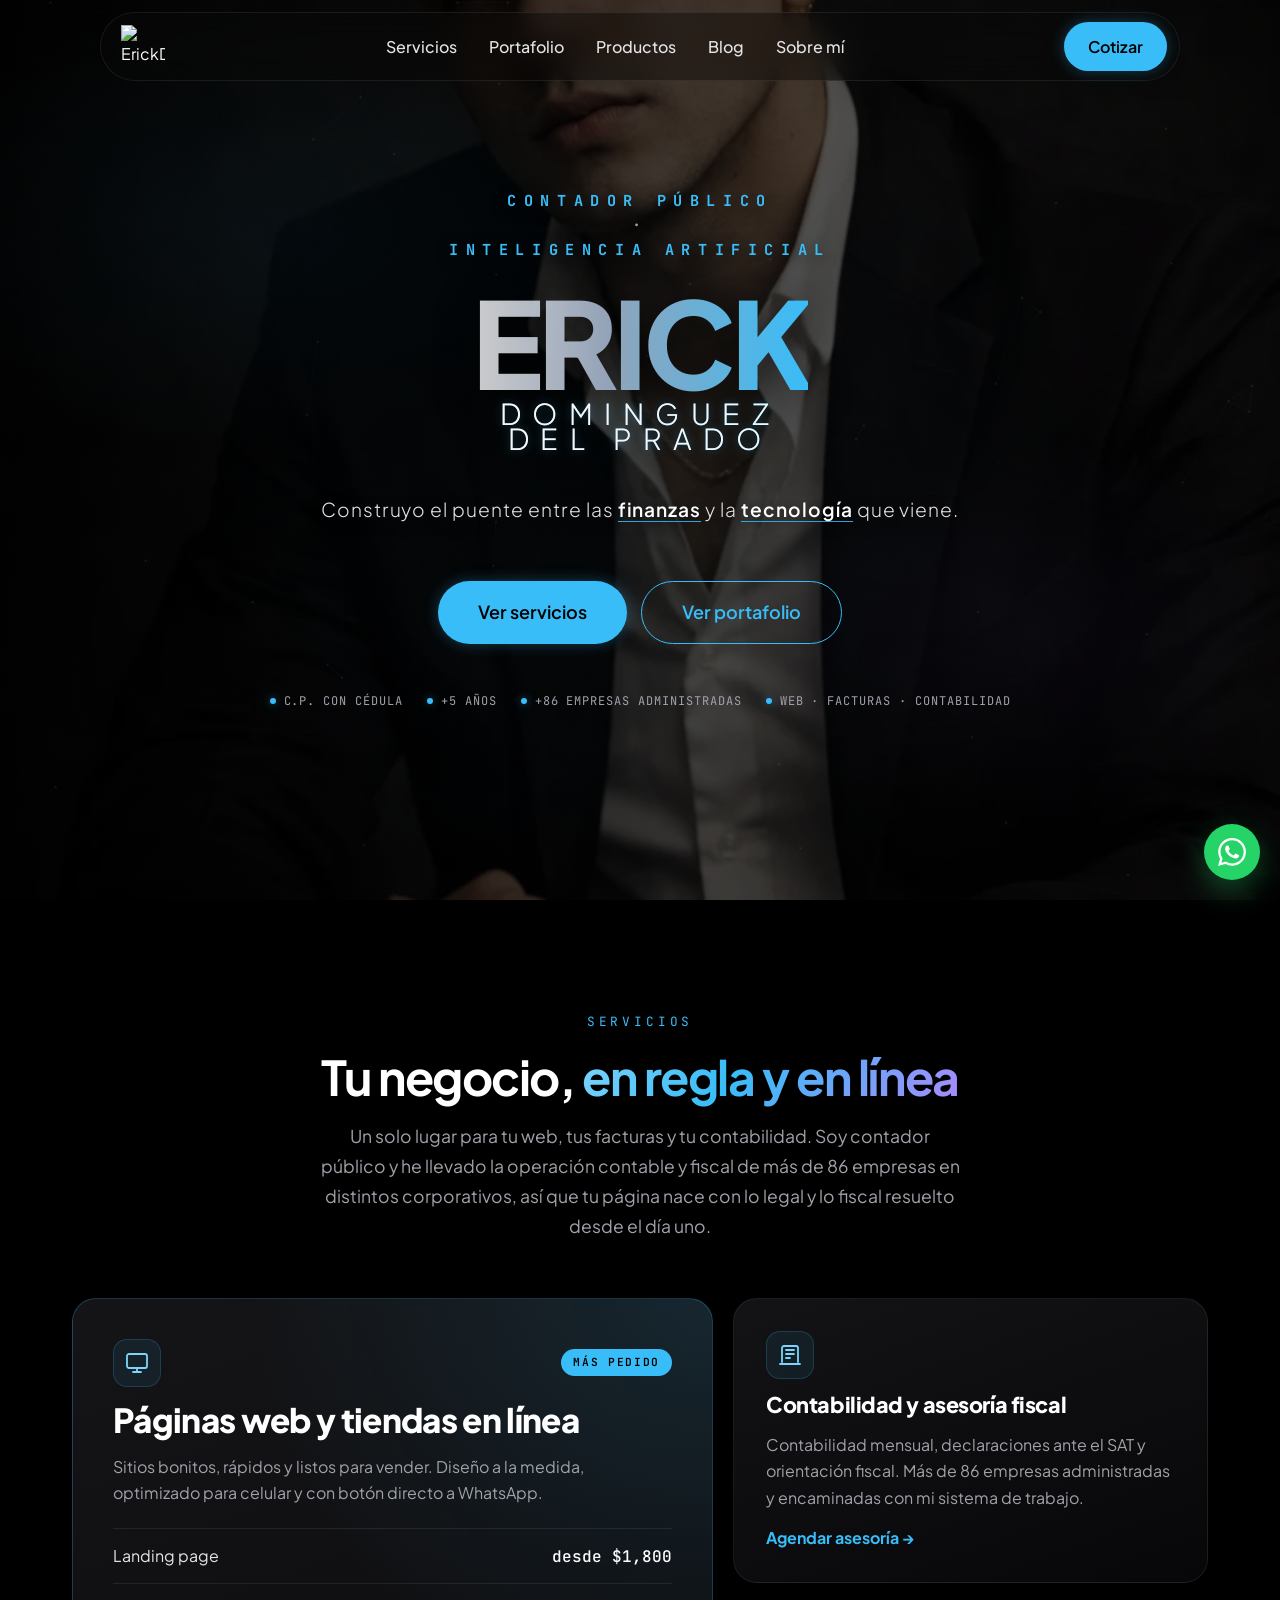
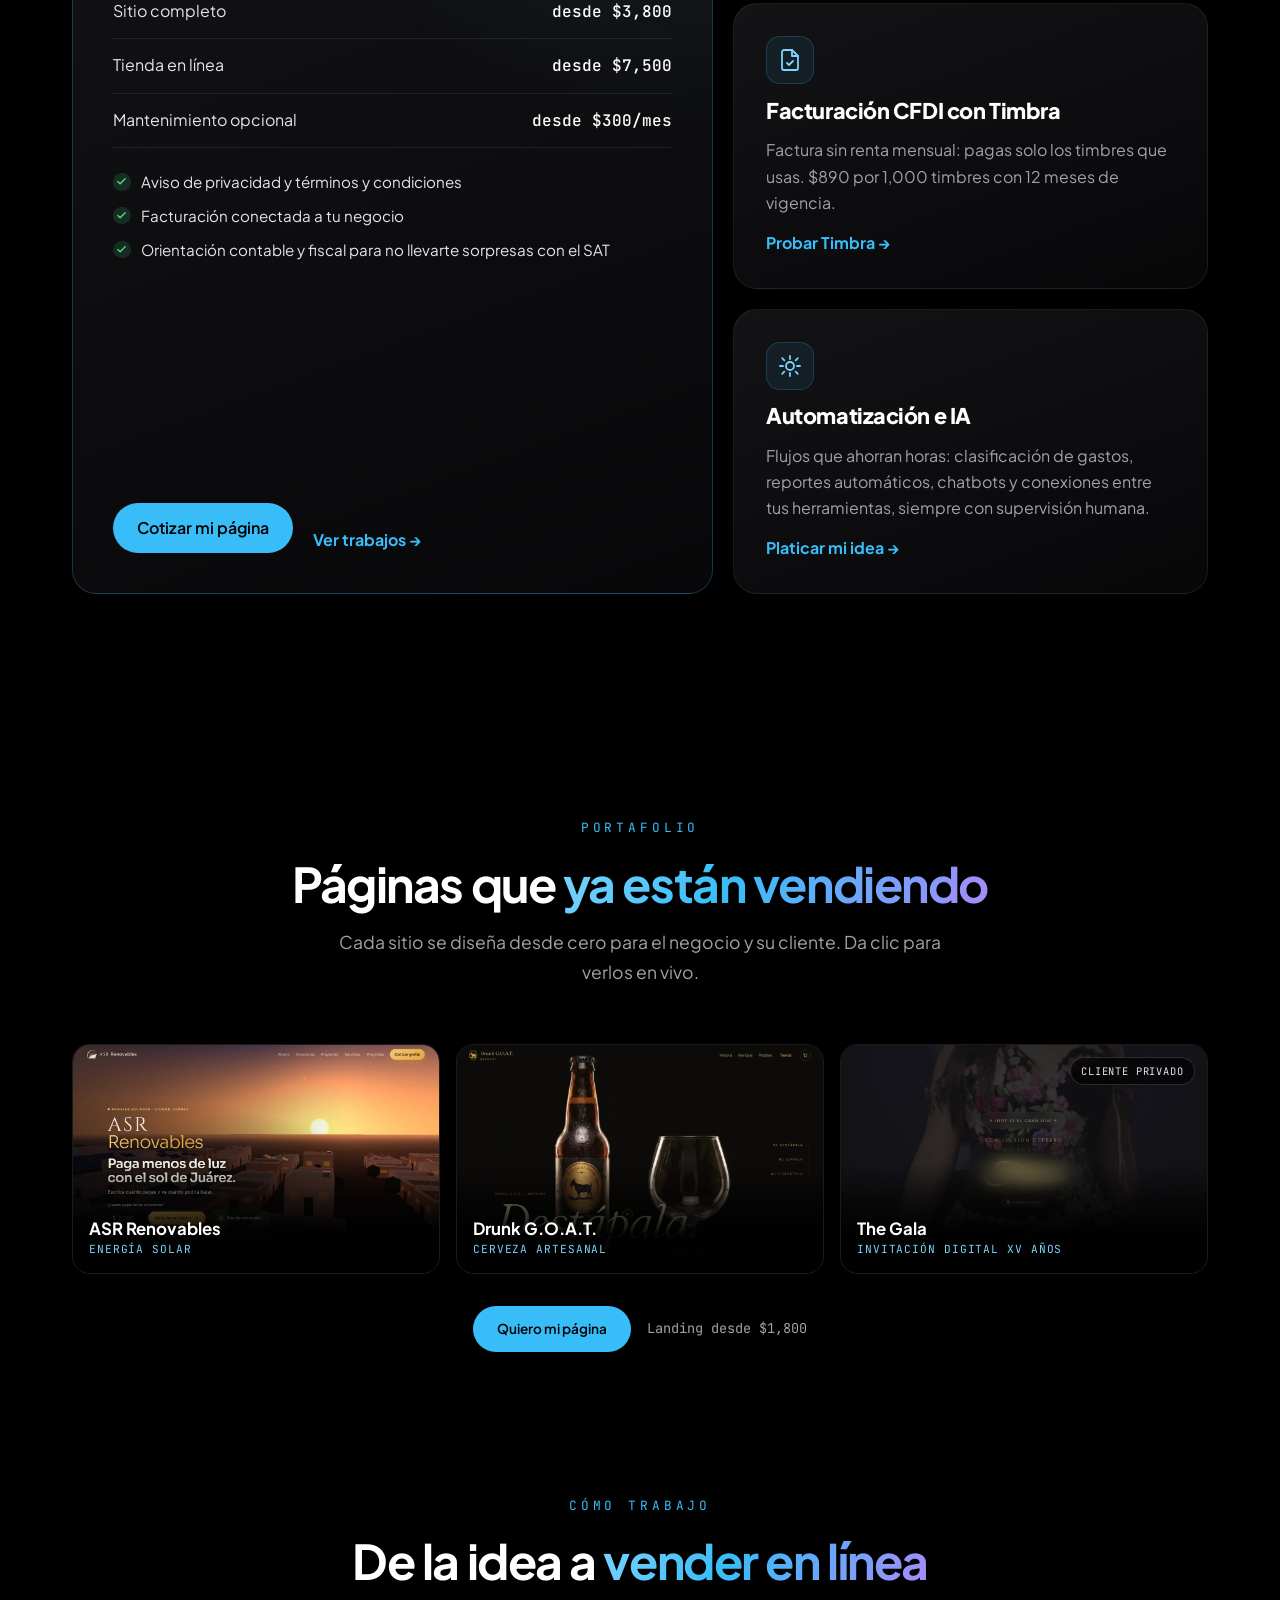
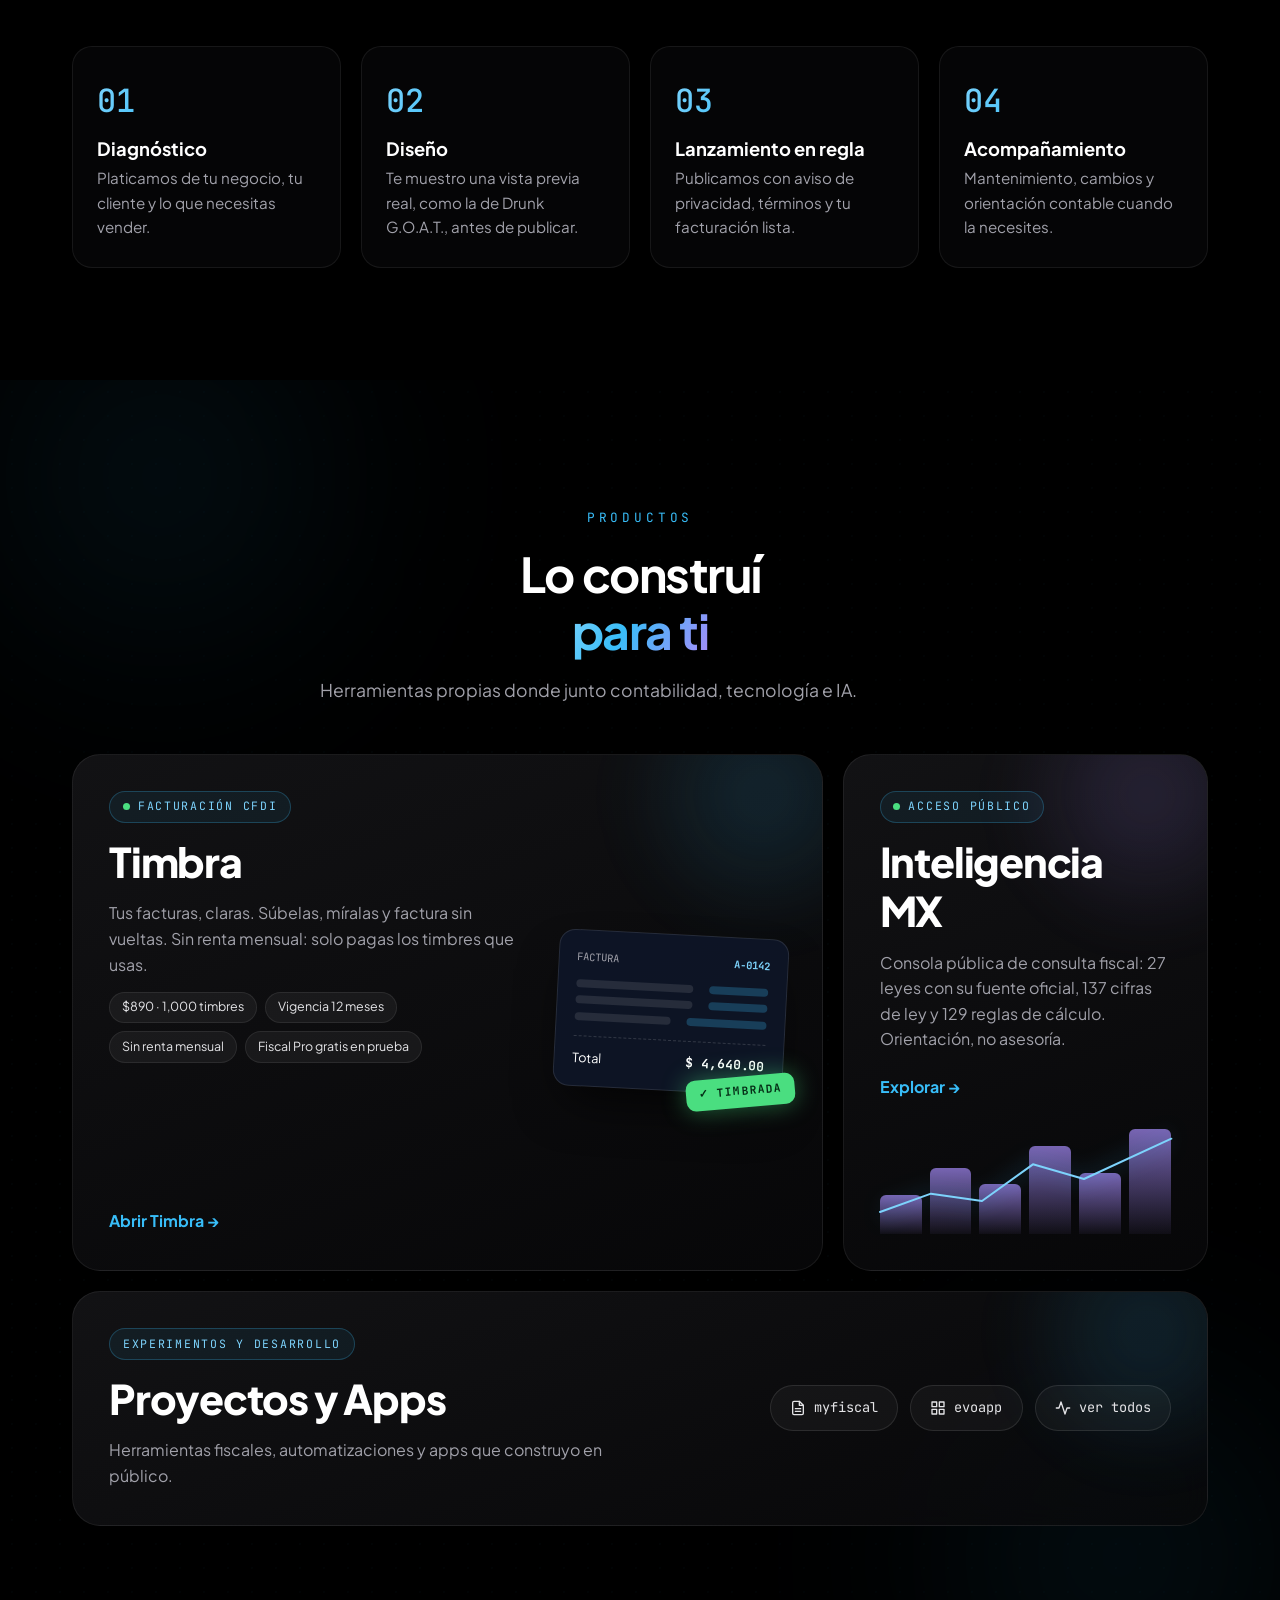
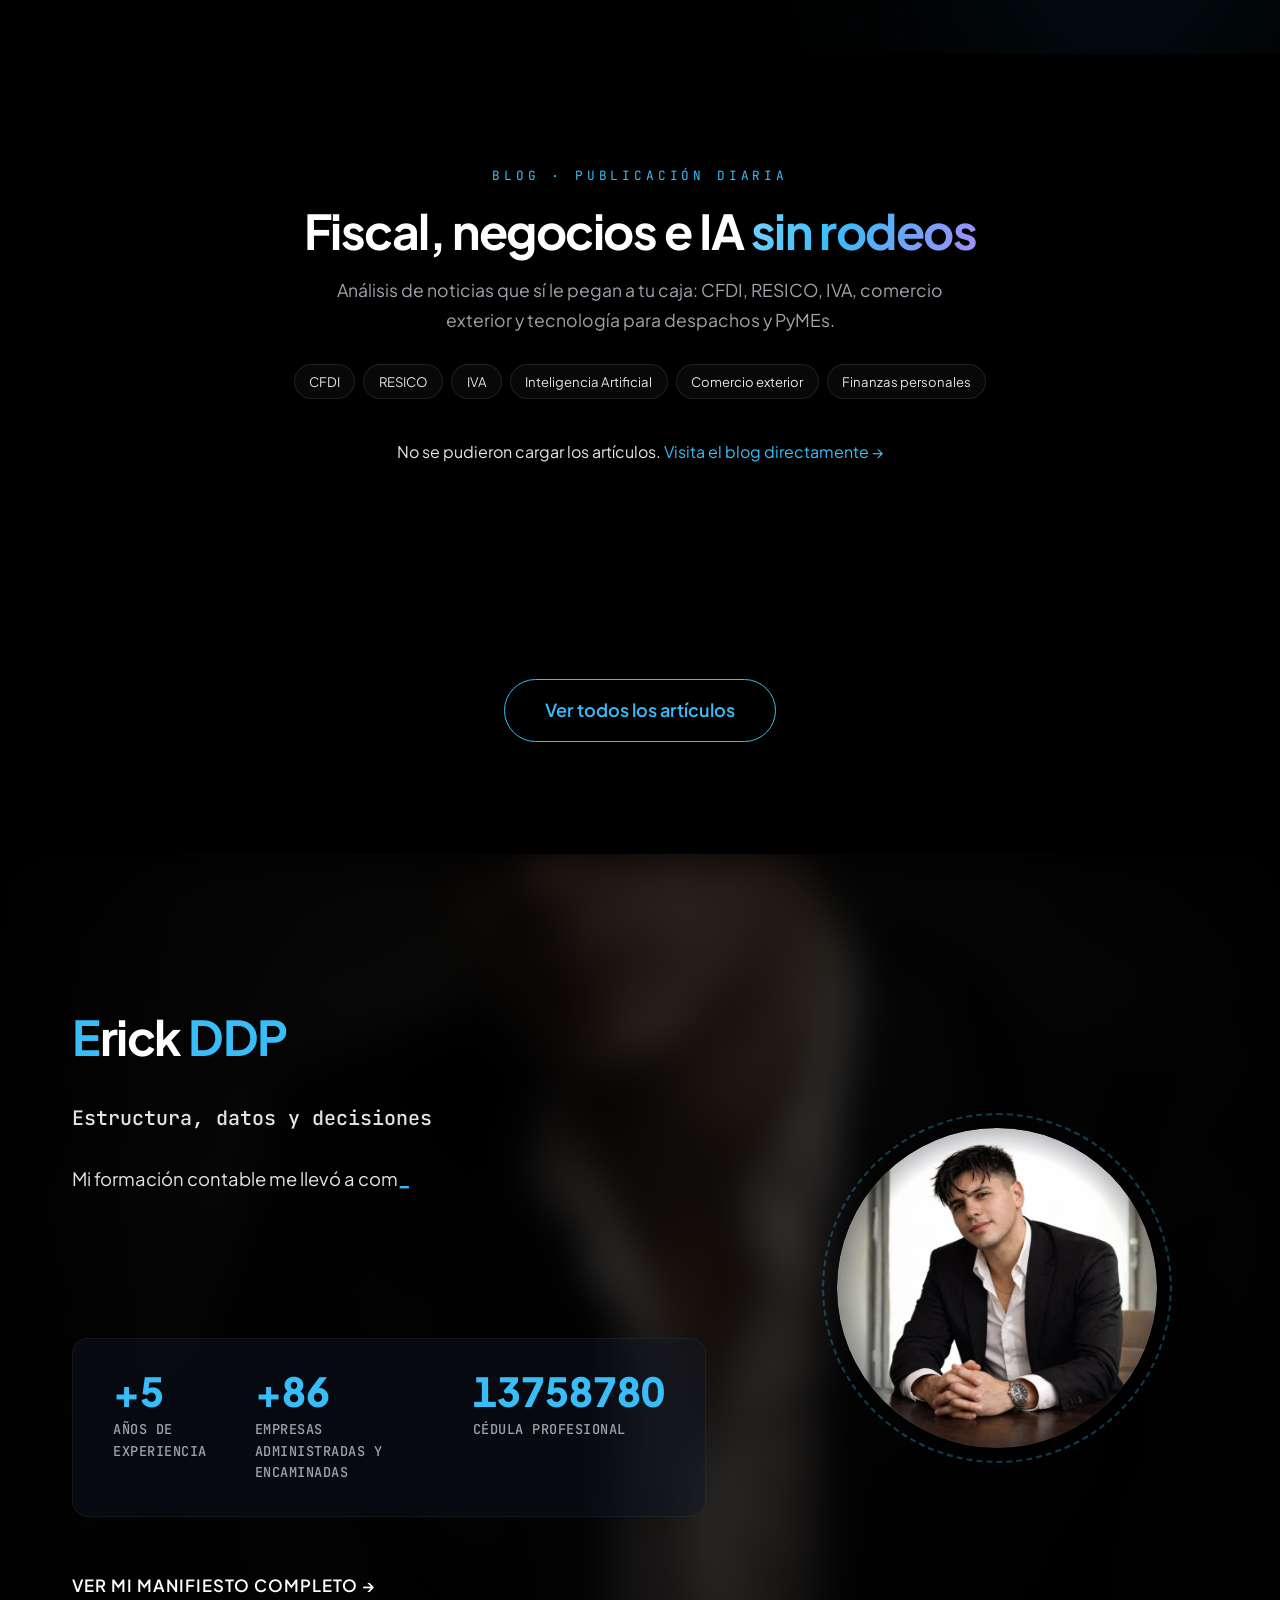
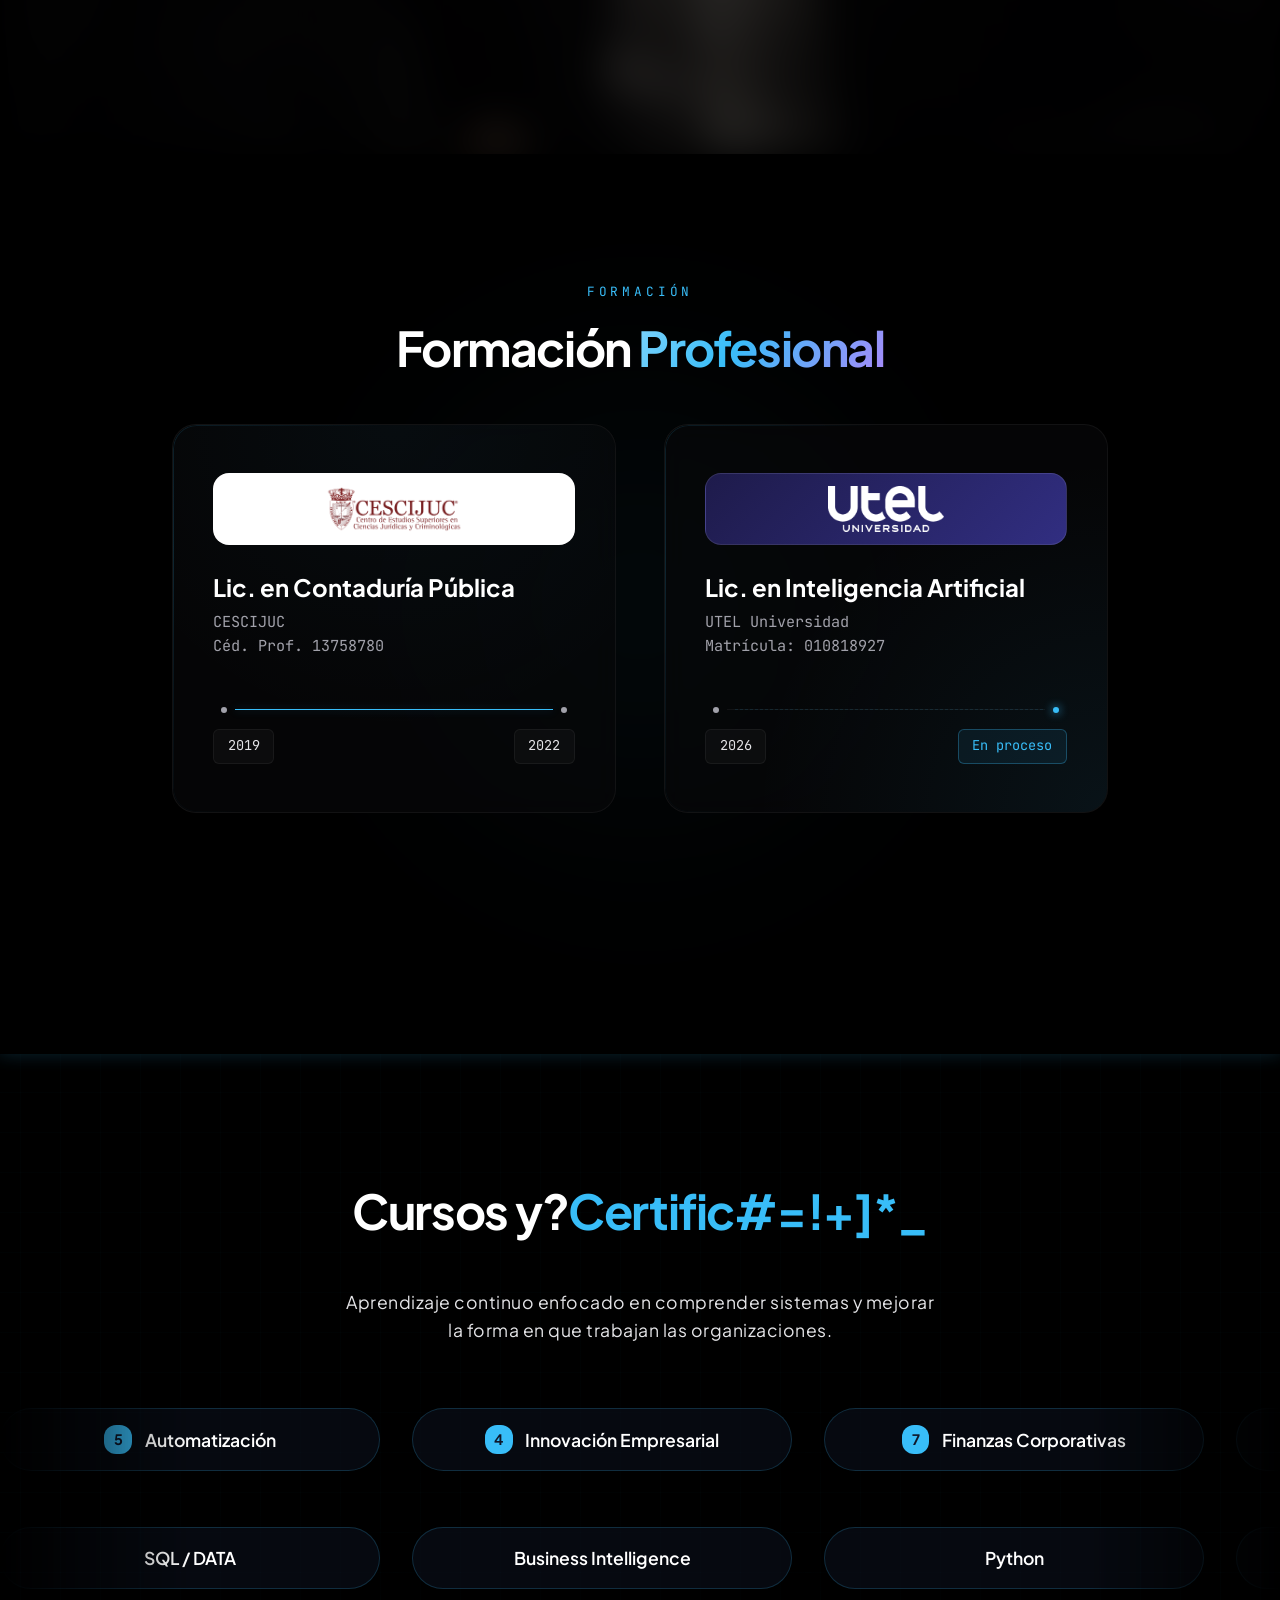
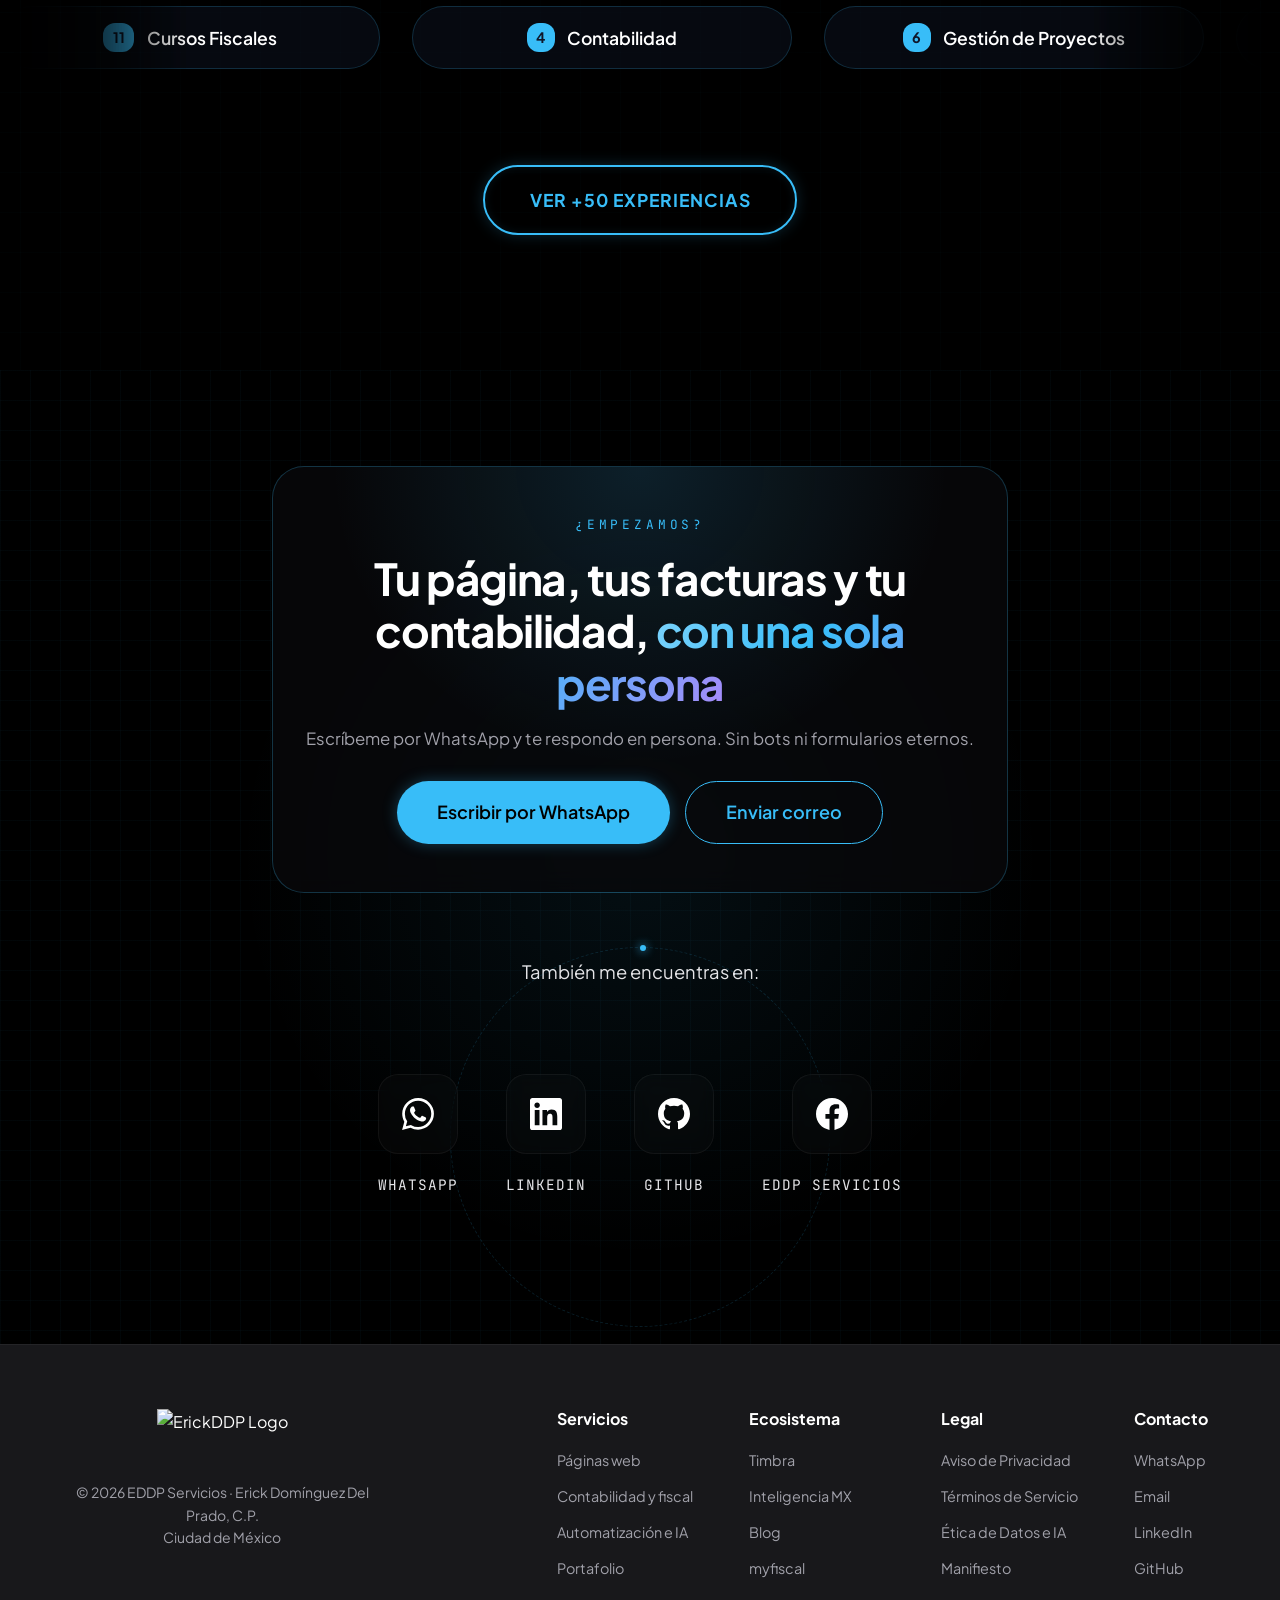
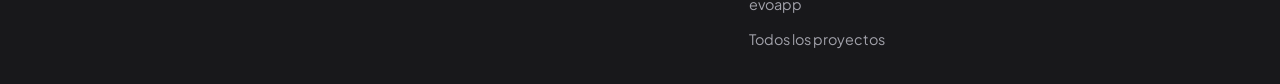
==== commit 407ef334: "Enlaza Inteligencia MX a su sitio en GitHub Pages Co-Authored-By: Claude Opus 5.5 <noreply@anthropic" ====
--- a/index.html
+++ b/index.html
@@ -36,6 +36,7 @@
         "founder": { "@type": "Person", "name": "Erick Domínguez Del Prado", "jobTitle": "Contador Público" },
         "sameAs": [
             "https://blog.erickddp.com",
+            "https://erickddp.github.io/inteligencia-mx/",
             "https://github.com/Erickddp",
             "https://www.linkedin.com/in/erick-dominguez-4296411a9/",
             "https://www.facebook.com/profile.php?id=61584844233250"
@@ -352,7 +353,7 @@
             </a>
 
             <!-- INTELIGENCIA MX -->
-            <a href="https://claude.ai/artifact/YZg4n842yopJLsLnZuQqRL" target="_blank" rel="noopener"
+            <a href="https://erickddp.github.io/inteligencia-mx/" target="_blank" rel="noopener"
                 class="bento-card bento-intel">
                 <div class="bento-glow"></div>
                 <div class="bento-body">
@@ -732,7 +733,7 @@
                     <div class="col">
                         <h4>Ecosistema</h4>
                         <a href="https://factura.erickddp.com" target="_blank" rel="noopener">Timbra</a>
-                        <a href="https://claude.ai/artifact/YZg4n842yopJLsLnZuQqRL" target="_blank" rel="noopener">Inteligencia MX</a>
+                        <a href="https://erickddp.github.io/inteligencia-mx/" target="_blank" rel="noopener">Inteligencia MX</a>
                         <a href="https://blog.erickddp.com" target="_blank" rel="noopener">Blog</a>
                         <a href="https://myfiscal.erickddp.com" target="_blank" rel="noopener">myfiscal</a>
                         <a href="https://evoapp.erickddp.com" target="_blank" rel="noopener">evoapp</a>
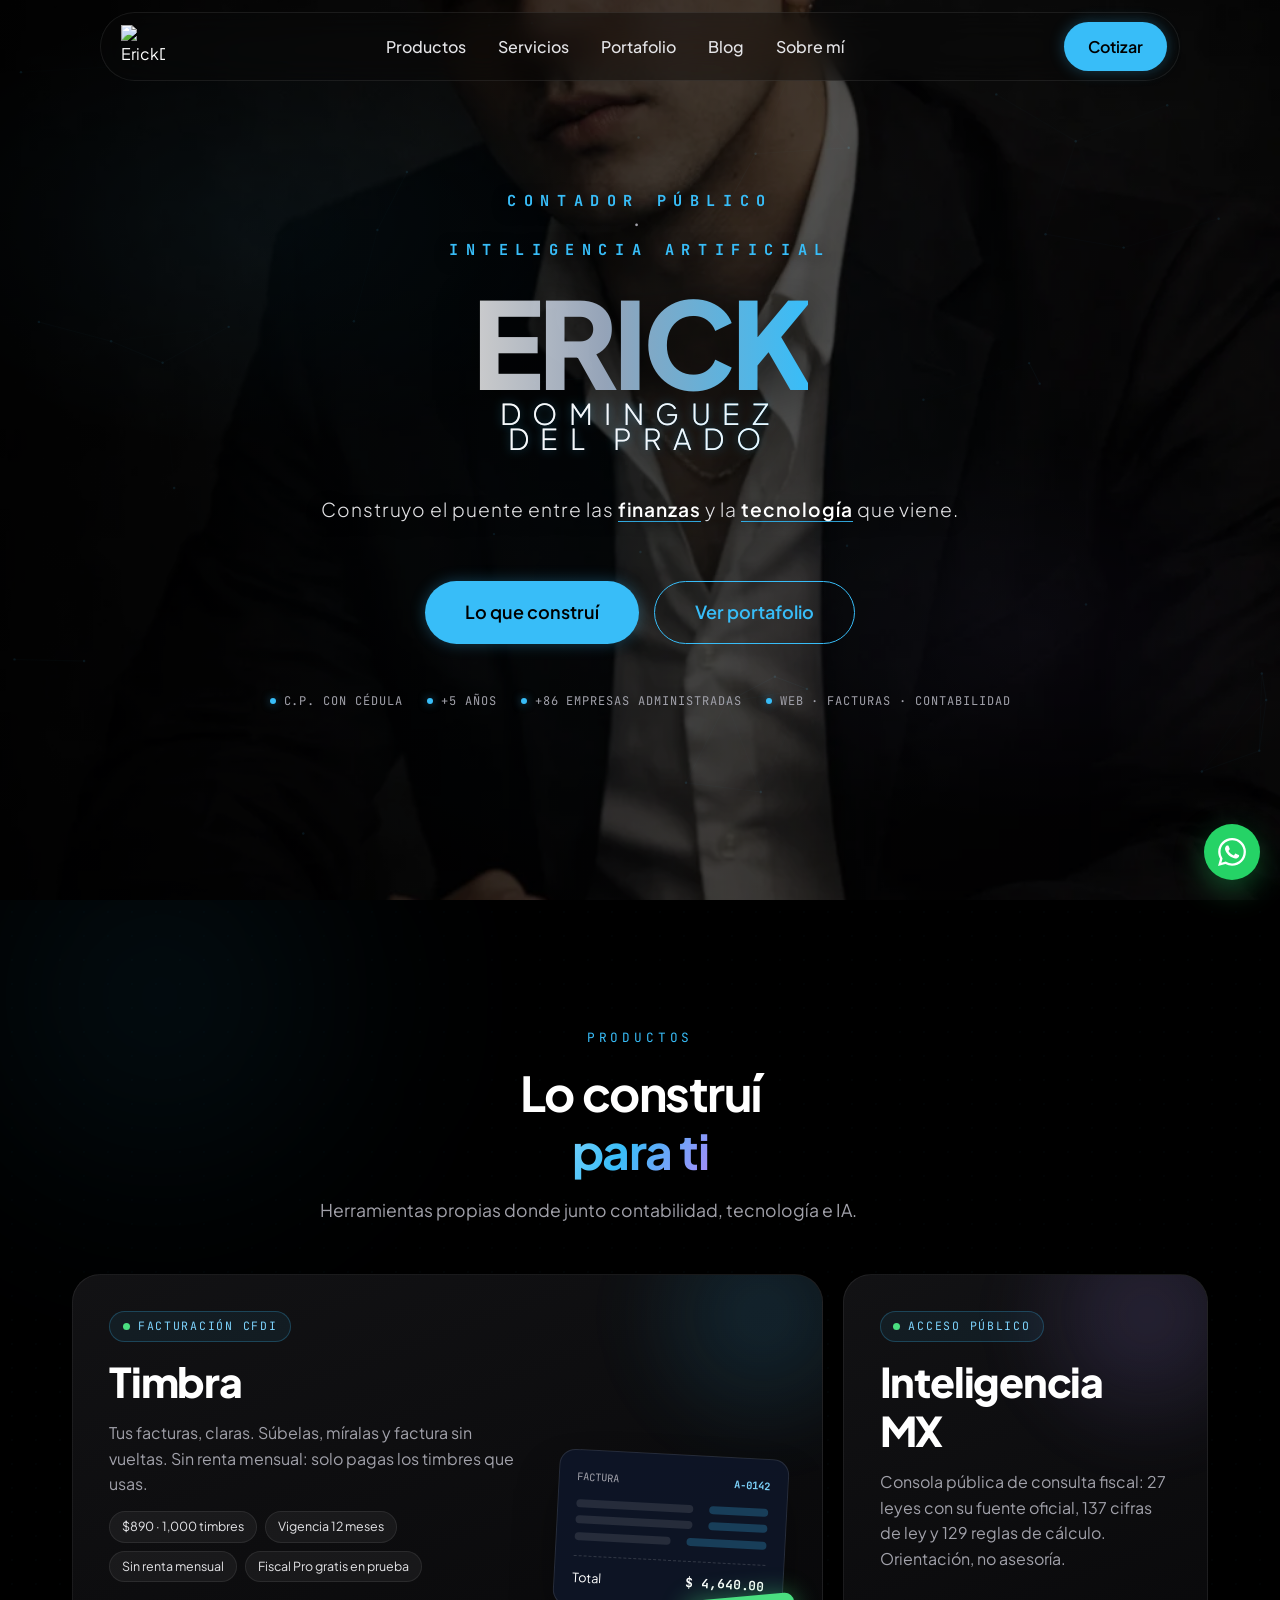
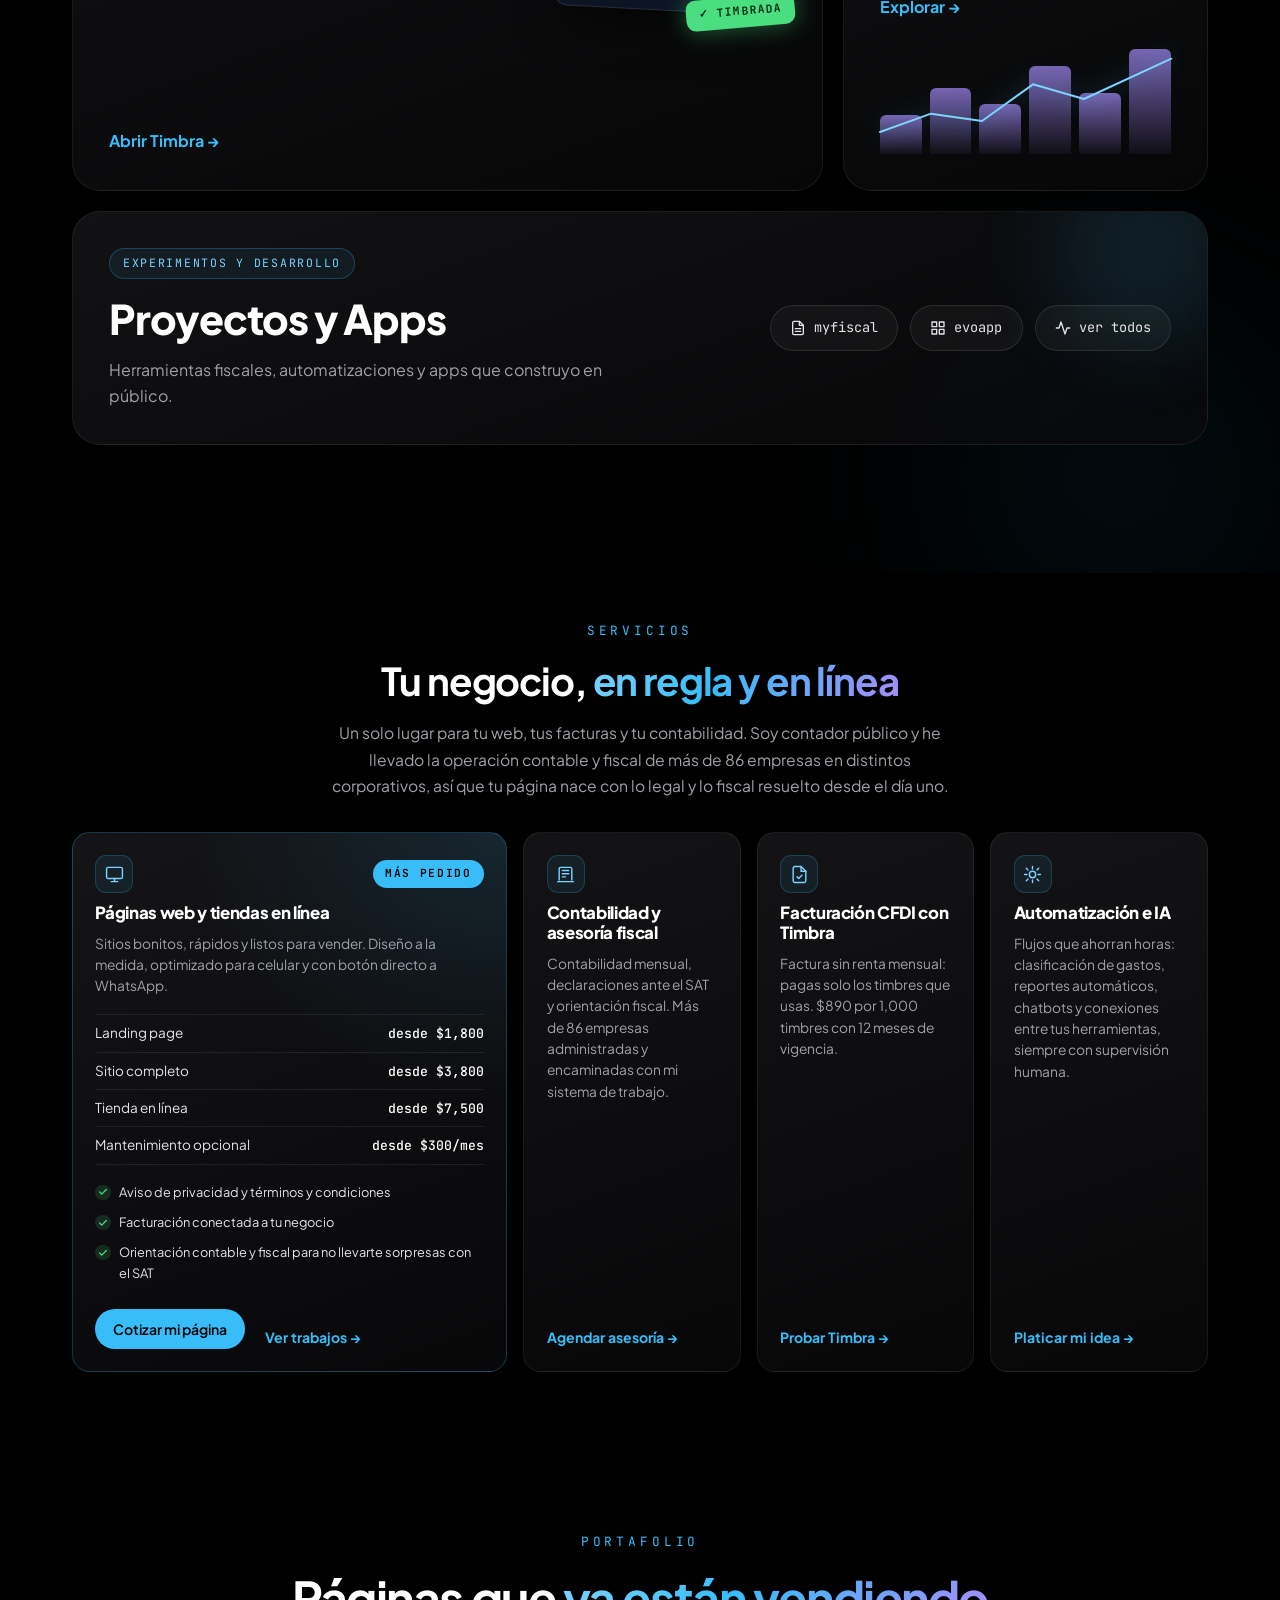
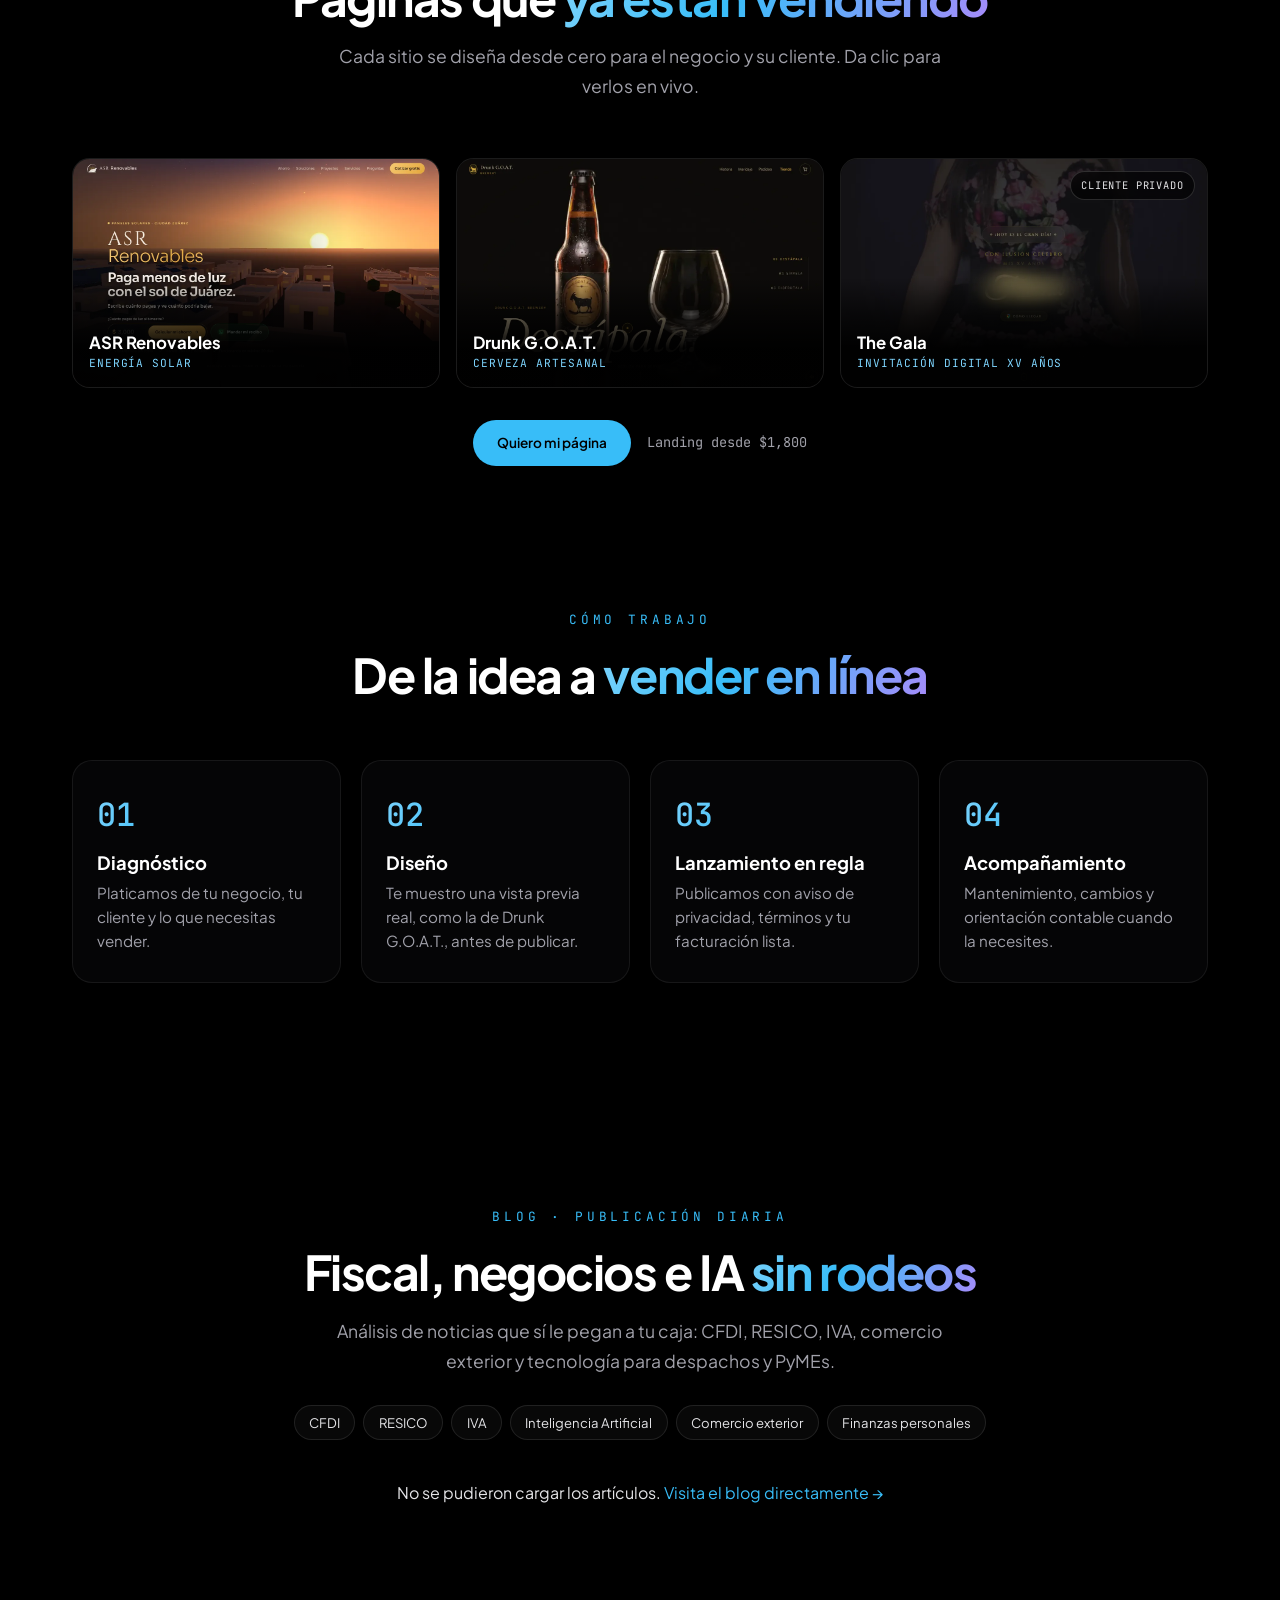
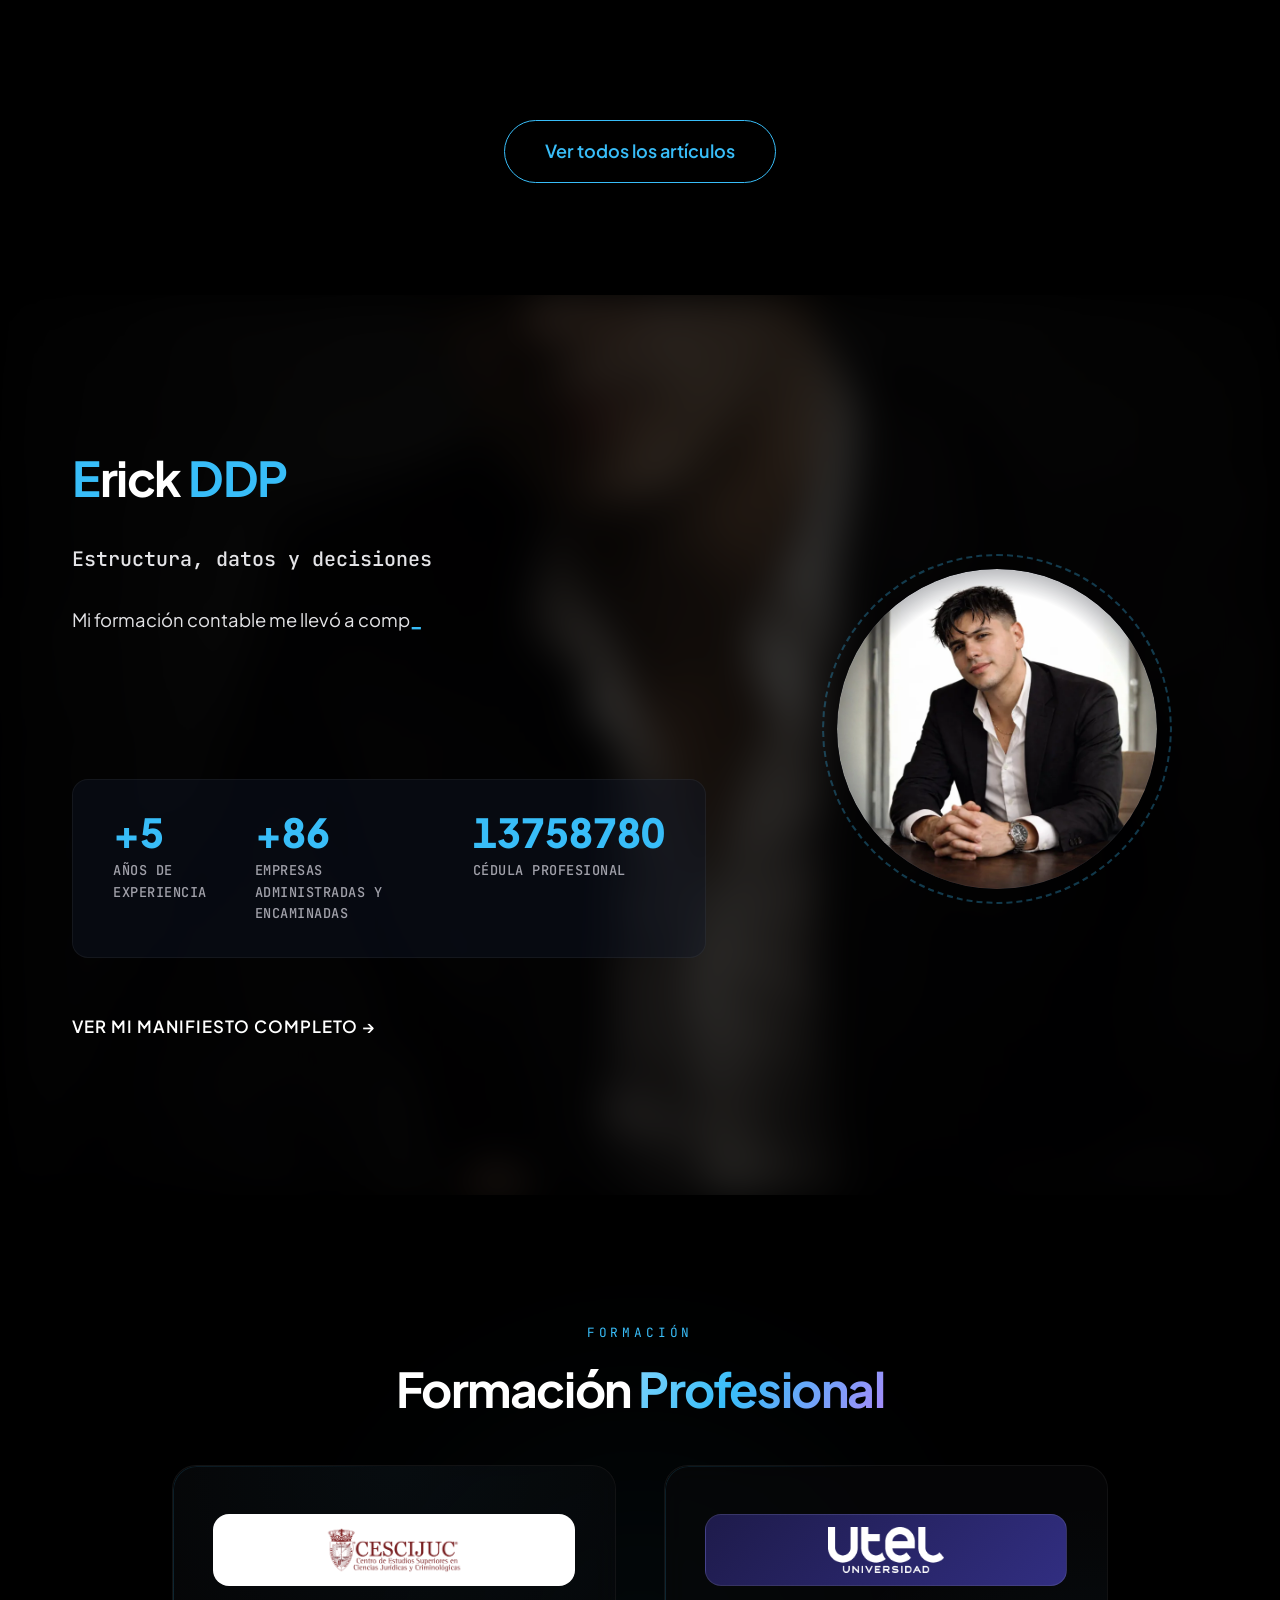
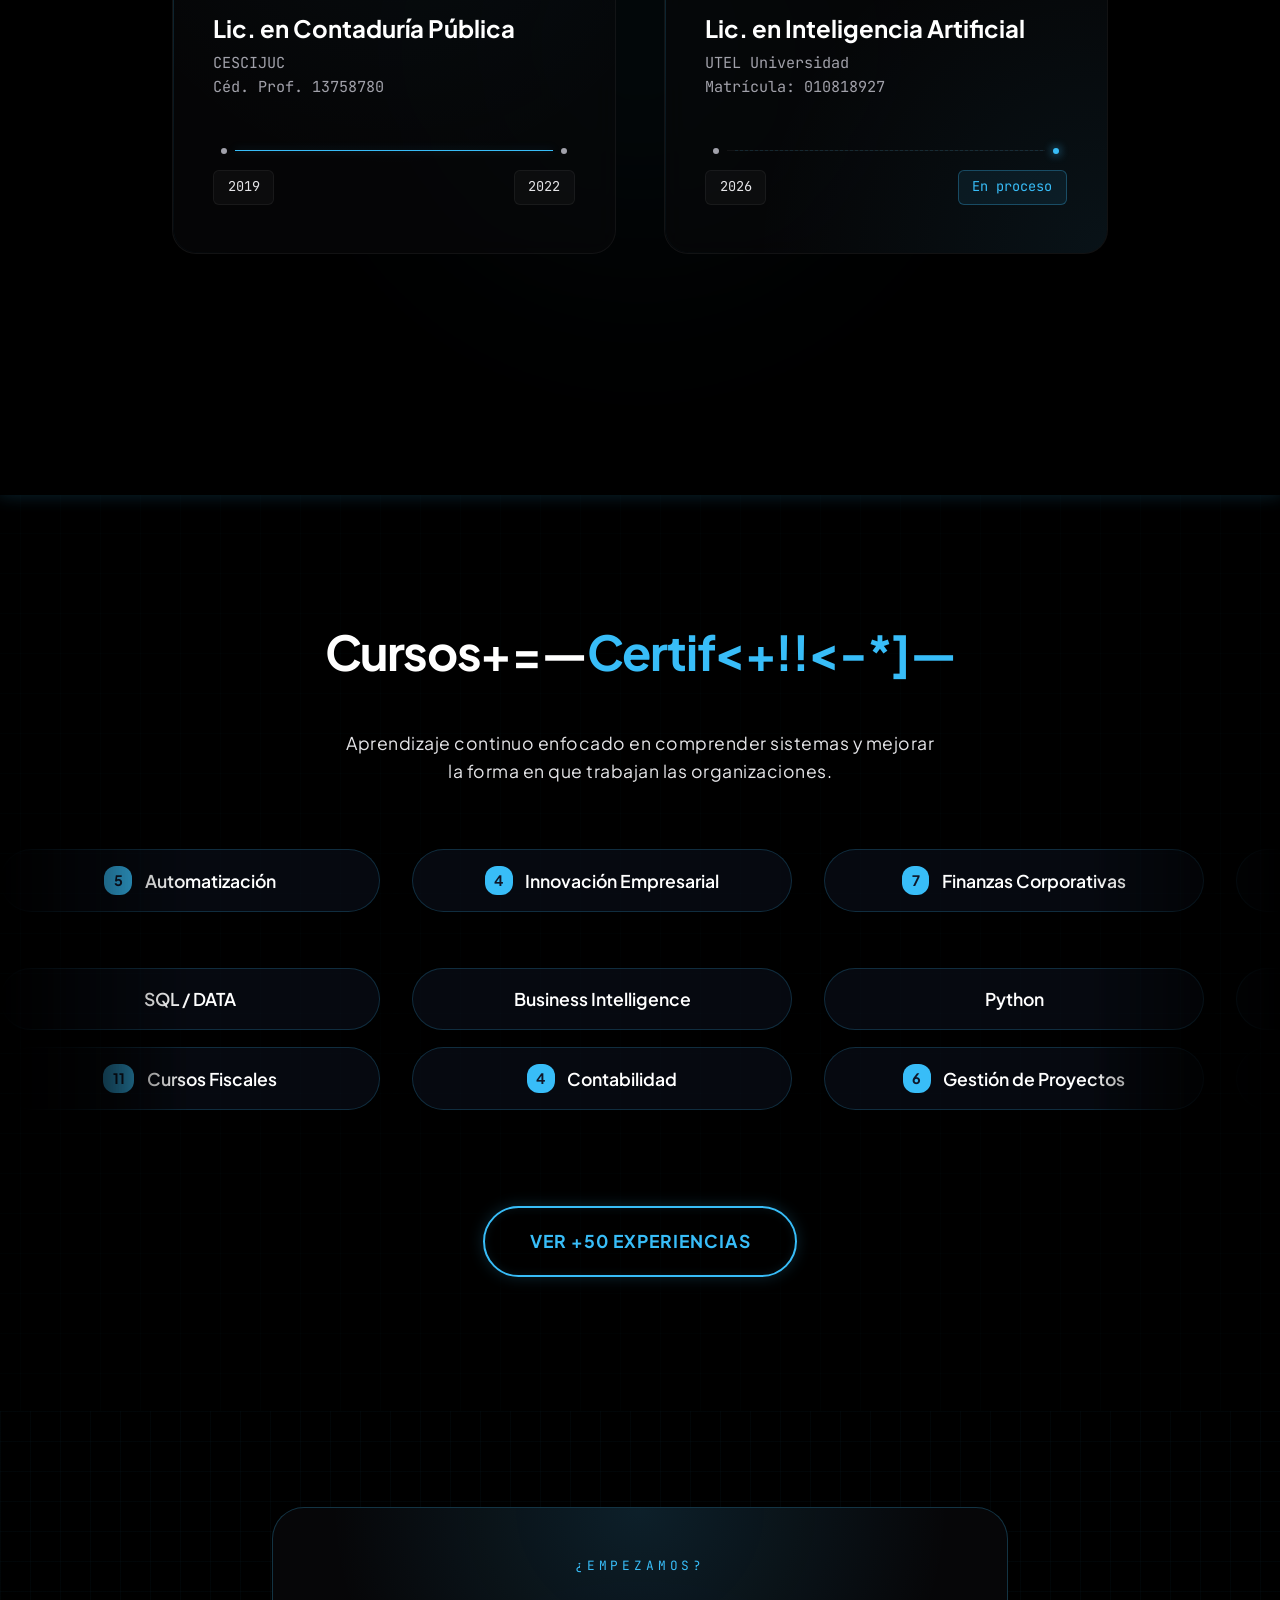
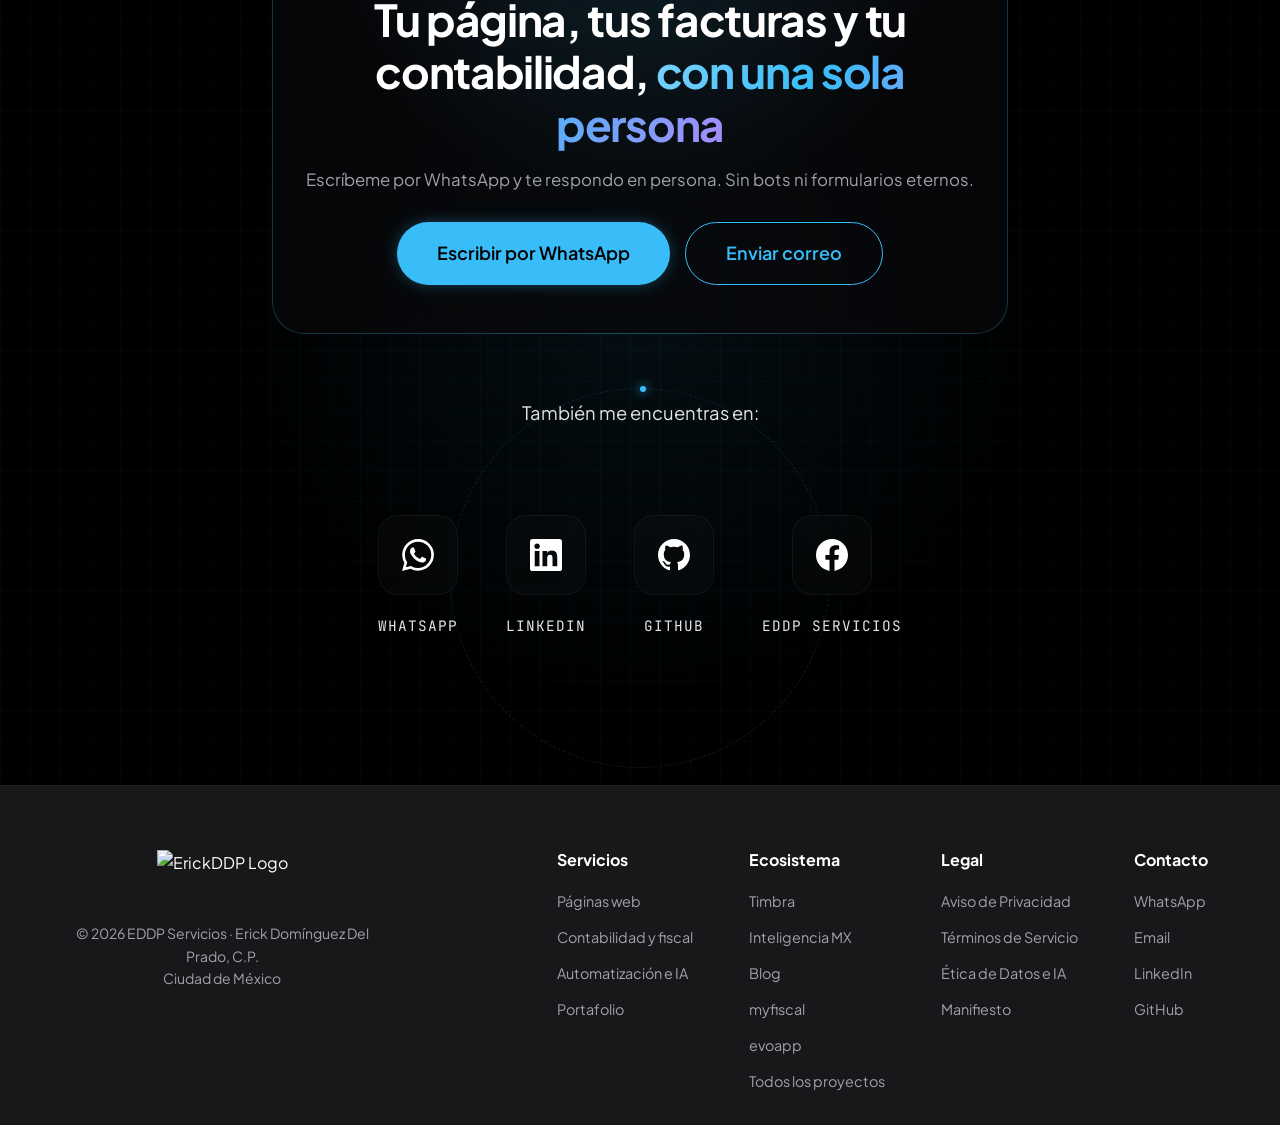
==== commit 555c3e17: "Productos primero y servicios compactos antes del portafolio Co-Authored-By: Claude Opus 5.5 <norepl" ====
--- a/index.html
+++ b/index.html
@@ -60,7 +60,7 @@
 </head>
 
 <body class="loading">
-    <a href="#servicios" class="skip-link">Saltar al contenido</a>
+    <a href="#ecosistema" class="skip-link">Saltar al contenido</a>
 
     <!-- Pantalla de carga -->
     <div id="preloader">
@@ -80,9 +80,9 @@
                 <img src="images/logo.png" alt="ErickDDP" height="44" width="44">
             </a>
             <div class="nav-links">
+                <a href="#ecosistema">Productos</a>
                 <a href="#servicios">Servicios</a>
                 <a href="#portafolio">Portafolio</a>
-                <a href="#ecosistema">Productos</a>
                 <a href="#blog">Blog</a>
                 <a href="#sobre-mi">Sobre mí</a>
             </div>
@@ -98,9 +98,9 @@
 
     <div class="mobile-nav-overlay" id="mobileNavOverlay">
         <button class="close-btn" id="mobileNavClose" aria-label="Cerrar menú">✕</button>
+        <a href="#ecosistema">Productos</a>
         <a href="#servicios">Servicios</a>
         <a href="#portafolio">Portafolio</a>
-        <a href="#ecosistema">Productos</a>
         <a href="#blog">Blog</a>
         <a href="#sobre-mi">Sobre mí</a>
         <a href="#contacto">Contacto</a>
@@ -122,7 +122,7 @@
             <p class="brand-phrase">Construyo el puente entre las <span class="highlight">finanzas</span> y la <span
                     class="highlight">tecnología</span> que viene.</p>
             <div class="hero-cta">
-                <a href="#servicios" class="btn btn-primary btn-lg btn-glow">Ver servicios</a>
+                <a href="#ecosistema" class="btn btn-primary btn-lg btn-glow">Lo que construí</a>
                 <a href="#portafolio" class="btn btn-outline btn-lg">Ver portafolio</a>
             </div>
             <ul class="hero-trust" aria-label="Credenciales">
@@ -140,178 +140,6 @@
         </div>
     </header>
 
-    <!-- SERVICIOS -->
-    <section id="servicios" class="v2-section">
-        <div class="container">
-            <div class="v2-heading">
-                <p class="section-kicker reveal">Servicios</p>
-                <h2 class="section-title reveal">Tu negocio, <span class="grad-text">en regla y en línea</span></h2>
-                <p class="v2-lead reveal">Un solo lugar para tu web, tus facturas y tu contabilidad. Soy contador
-                    público y he llevado la operación contable y fiscal de más de 86 empresas en distintos
-                    corporativos, así que tu página nace con lo legal y lo fiscal resuelto desde el día uno.</p>
-            </div>
-
-            <div class="svc-grid">
-                <!-- Diseño web (destacado) -->
-                <article class="svc-card svc-featured reveal">
-                    <div class="svc-top">
-                        <span class="svc-icon" aria-hidden="true">
-                            <svg viewBox="0 0 24 24" fill="none" stroke="currentColor" stroke-width="1.8"
-                                stroke-linecap="round" stroke-linejoin="round">
-                                <rect x="2" y="3" width="20" height="14" rx="2" />
-                                <path d="M8 21h8M12 17v4" />
-                            </svg>
-                        </span>
-                        <span class="svc-pill">Más pedido</span>
-                    </div>
-                    <h3>Páginas web y tiendas en línea</h3>
-                    <p>Sitios bonitos, rápidos y listos para vender. Diseño a la medida, optimizado para celular y con
-                        botón directo a WhatsApp.</p>
-                    <ul class="price-list">
-                        <li><span>Landing page</span><b>desde $1,800</b></li>
-                        <li><span>Sitio completo</span><b>desde $3,800</b></li>
-                        <li><span>Tienda en línea</span><b>desde $7,500</b></li>
-                        <li><span>Mantenimiento opcional</span><b>desde $300/mes</b></li>
-                    </ul>
-                    <ul class="svc-checks">
-                        <li>Aviso de privacidad y términos y condiciones</li>
-                        <li>Facturación conectada a tu negocio</li>
-                        <li>Orientación contable y fiscal para no llevarte sorpresas con el SAT</li>
-                    </ul>
-                    <div class="svc-actions">
-                        <a href="https://wa.me/525534806184?text=Hola%20Erick%2C%20quiero%20cotizar%20una%20p%C3%A1gina%20web"
-                            target="_blank" rel="noopener" class="btn btn-primary">Cotizar mi página</a>
-                        <a href="#portafolio" class="svc-link">Ver trabajos →</a>
-                    </div>
-                </article>
-
-                <!-- Contabilidad -->
-                <article class="svc-card reveal">
-                    <span class="svc-icon" aria-hidden="true">
-                        <svg viewBox="0 0 24 24" fill="none" stroke="currentColor" stroke-width="1.8"
-                            stroke-linecap="round" stroke-linejoin="round">
-                            <path d="M4 19V5a2 2 0 0 1 2-2h12a2 2 0 0 1 2 2v14" />
-                            <path d="M2 21h20M8 7h8M8 11h8M8 15h4" />
-                        </svg>
-                    </span>
-                    <h3>Contabilidad y asesoría fiscal</h3>
-                    <p>Contabilidad mensual, declaraciones ante el SAT y orientación fiscal. Más de 86 empresas
-                        administradas y encaminadas con mi sistema de trabajo.</p>
-                    <a href="https://wa.me/525534806184?text=Hola%20Erick%2C%20necesito%20ayuda%20con%20mi%20contabilidad"
-                        target="_blank" rel="noopener" class="svc-link">Agendar asesoría →</a>
-                </article>
-
-                <!-- Facturación -->
-                <article class="svc-card reveal">
-                    <span class="svc-icon" aria-hidden="true">
-                        <svg viewBox="0 0 24 24" fill="none" stroke="currentColor" stroke-width="1.8"
-                            stroke-linecap="round" stroke-linejoin="round">
-                            <path d="M14 2H6a2 2 0 0 0-2 2v16a2 2 0 0 0 2 2h12a2 2 0 0 0 2-2V8z" />
-                            <path d="M14 2v6h6M9 15l2 2 4-4" />
-                        </svg>
-                    </span>
-                    <h3>Facturación CFDI con Timbra</h3>
-                    <p>Factura sin renta mensual: pagas solo los timbres que usas. $890 por 1,000 timbres con 12 meses
-                        de vigencia.</p>
-                    <a href="https://factura.erickddp.com" target="_blank" rel="noopener" class="svc-link">Probar
-                        Timbra →</a>
-                </article>
-
-                <!-- IA -->
-                <article class="svc-card reveal">
-                    <span class="svc-icon" aria-hidden="true">
-                        <svg viewBox="0 0 24 24" fill="none" stroke="currentColor" stroke-width="1.8"
-                            stroke-linecap="round" stroke-linejoin="round">
-                            <path d="M12 2v3M12 19v3M4.2 4.2l2.1 2.1M17.7 17.7l2.1 2.1M2 12h3M19 12h3M4.2 19.8l2.1-2.1M17.7 6.3l2.1-2.1" />
-                            <circle cx="12" cy="12" r="4" />
-                        </svg>
-                    </span>
-                    <h3>Automatización e IA</h3>
-                    <p>Flujos que ahorran horas: clasificación de gastos, reportes automáticos, chatbots y conexiones
-                        entre tus herramientas, siempre con supervisión humana.</p>
-                    <a href="https://wa.me/525534806184?text=Hola%20Erick%2C%20me%20interesa%20automatizar%20mi%20negocio"
-                        target="_blank" rel="noopener" class="svc-link">Platicar mi idea →</a>
-                </article>
-            </div>
-        </div>
-    </section>
-
-    <!-- PORTAFOLIO -->
-    <section id="portafolio" class="v2-section">
-        <div class="container">
-            <div class="v2-heading">
-                <p class="section-kicker reveal">Portafolio</p>
-                <h2 class="section-title reveal">Páginas que <span class="grad-text">ya están vendiendo</span></h2>
-                <p class="v2-lead reveal">Cada sitio se diseña desde cero para el negocio y su cliente. Da clic para
-                    verlos en vivo.</p>
-            </div>
-
-            <div class="work-grid">
-                <a href="https://renovablesasr.com" target="_blank" rel="noopener" class="work-card reveal">
-                    <img src="images/portfolio/renovables.webp" alt="Sitio web de ASR Renovables" loading="lazy"
-                        width="1200" height="750">
-                    <div class="work-label">
-                        <h3>ASR Renovables</h3>
-                        <span>Energía solar</span>
-                    </div>
-                </a>
-                <a href="https://goat-beer.vercel.app/" target="_blank" rel="noopener" class="work-card reveal">
-                    <img src="images/portfolio/goatbeer.webp" alt="Sitio web de Drunk G.O.A.T. Brewery" loading="lazy"
-                        width="1200" height="750">
-                    <div class="work-label">
-                        <h3>Drunk G.O.A.T.</h3>
-                        <span>Cerveza artesanal</span>
-                    </div>
-                </a>
-                <div class="work-card work-private reveal">
-                    <img src="images/portfolio/thegala.webp" alt="Invitación digital de XV años con datos ocultos"
-                        loading="lazy" width="1200" height="750">
-                    <span class="work-lock">Cliente privado</span>
-                    <div class="work-label">
-                        <h3>The Gala</h3>
-                        <span>Invitación digital XV años</span>
-                    </div>
-                </div>
-            </div>
-            <div class="work-more reveal">
-                <a href="https://wa.me/525534806184?text=Hola%20Erick%2C%20quiero%20que%20mi%20negocio%20sea%20el%20siguiente%20en%20tu%20portafolio"
-                    target="_blank" rel="noopener" class="btn btn-primary">Quiero mi página</a>
-                <span>Landing desde $1,800</span>
-            </div>
-        </div>
-    </section>
-
-    <!-- PROCESO -->
-    <section id="proceso" class="v2-section v2-tight">
-        <div class="container">
-            <div class="v2-heading">
-                <p class="section-kicker reveal">Cómo trabajo</p>
-                <h2 class="section-title reveal">De la idea a <span class="grad-text">vender en línea</span></h2>
-            </div>
-            <ol class="steps">
-                <li class="step reveal">
-                    <span class="step-n">01</span>
-                    <h3>Diagnóstico</h3>
-                    <p>Platicamos de tu negocio, tu cliente y lo que necesitas vender.</p>
-                </li>
-                <li class="step reveal">
-                    <span class="step-n">02</span>
-                    <h3>Diseño</h3>
-                    <p>Te muestro una vista previa real, como la de Drunk G.O.A.T., antes de publicar.</p>
-                </li>
-                <li class="step reveal">
-                    <span class="step-n">03</span>
-                    <h3>Lanzamiento en regla</h3>
-                    <p>Publicamos con aviso de privacidad, términos y tu facturación lista.</p>
-                </li>
-                <li class="step reveal">
-                    <span class="step-n">04</span>
-                    <h3>Acompañamiento</h3>
-                    <p>Mantenimiento, cambios y orientación contable cuando la necesites.</p>
-                </li>
-            </ol>
-        </div>
-    </section>
 
     <!-- PRODUCTOS -->
     <section id="ecosistema" class="eco-section">
@@ -416,6 +244,180 @@
         </div>
     </section>
 
+    <!-- SERVICIOS -->
+    <section id="servicios" class="v2-section svc-compact">
+        <div class="container">
+            <div class="v2-heading">
+                <p class="section-kicker reveal">Servicios</p>
+                <h2 class="section-title reveal">Tu negocio, <span class="grad-text">en regla y en línea</span></h2>
+                <p class="v2-lead reveal">Un solo lugar para tu web, tus facturas y tu contabilidad. Soy contador
+                    público y he llevado la operación contable y fiscal de más de 86 empresas en distintos
+                    corporativos, así que tu página nace con lo legal y lo fiscal resuelto desde el día uno.</p>
+            </div>
+
+            <div class="svc-grid">
+                <!-- Diseño web (destacado) -->
+                <article class="svc-card svc-featured reveal">
+                    <div class="svc-top">
+                        <span class="svc-icon" aria-hidden="true">
+                            <svg viewBox="0 0 24 24" fill="none" stroke="currentColor" stroke-width="1.8"
+                                stroke-linecap="round" stroke-linejoin="round">
+                                <rect x="2" y="3" width="20" height="14" rx="2" />
+                                <path d="M8 21h8M12 17v4" />
+                            </svg>
+                        </span>
+                        <span class="svc-pill">Más pedido</span>
+                    </div>
+                    <h3>Páginas web y tiendas en línea</h3>
+                    <p>Sitios bonitos, rápidos y listos para vender. Diseño a la medida, optimizado para celular y con
+                        botón directo a WhatsApp.</p>
+                    <ul class="price-list">
+                        <li><span>Landing page</span><b>desde $1,800</b></li>
+                        <li><span>Sitio completo</span><b>desde $3,800</b></li>
+                        <li><span>Tienda en línea</span><b>desde $7,500</b></li>
+                        <li><span>Mantenimiento opcional</span><b>desde $300/mes</b></li>
+                    </ul>
+                    <ul class="svc-checks">
+                        <li>Aviso de privacidad y términos y condiciones</li>
+                        <li>Facturación conectada a tu negocio</li>
+                        <li>Orientación contable y fiscal para no llevarte sorpresas con el SAT</li>
+                    </ul>
+                    <div class="svc-actions">
+                        <a href="https://wa.me/525534806184?text=Hola%20Erick%2C%20quiero%20cotizar%20una%20p%C3%A1gina%20web"
+                            target="_blank" rel="noopener" class="btn btn-primary">Cotizar mi página</a>
+                        <a href="#portafolio" class="svc-link">Ver trabajos →</a>
+                    </div>
+                </article>
+
+                <!-- Contabilidad -->
+                <article class="svc-card reveal">
+                    <span class="svc-icon" aria-hidden="true">
+                        <svg viewBox="0 0 24 24" fill="none" stroke="currentColor" stroke-width="1.8"
+                            stroke-linecap="round" stroke-linejoin="round">
+                            <path d="M4 19V5a2 2 0 0 1 2-2h12a2 2 0 0 1 2 2v14" />
+                            <path d="M2 21h20M8 7h8M8 11h8M8 15h4" />
+                        </svg>
+                    </span>
+                    <h3>Contabilidad y asesoría fiscal</h3>
+                    <p>Contabilidad mensual, declaraciones ante el SAT y orientación fiscal. Más de 86 empresas
+                        administradas y encaminadas con mi sistema de trabajo.</p>
+                    <a href="https://wa.me/525534806184?text=Hola%20Erick%2C%20necesito%20ayuda%20con%20mi%20contabilidad"
+                        target="_blank" rel="noopener" class="svc-link">Agendar asesoría →</a>
+                </article>
+
+                <!-- Facturación -->
+                <article class="svc-card reveal">
+                    <span class="svc-icon" aria-hidden="true">
+                        <svg viewBox="0 0 24 24" fill="none" stroke="currentColor" stroke-width="1.8"
+                            stroke-linecap="round" stroke-linejoin="round">
+                            <path d="M14 2H6a2 2 0 0 0-2 2v16a2 2 0 0 0 2 2h12a2 2 0 0 0 2-2V8z" />
+                            <path d="M14 2v6h6M9 15l2 2 4-4" />
+                        </svg>
+                    </span>
+                    <h3>Facturación CFDI con Timbra</h3>
+                    <p>Factura sin renta mensual: pagas solo los timbres que usas. $890 por 1,000 timbres con 12 meses
+                        de vigencia.</p>
+                    <a href="https://factura.erickddp.com" target="_blank" rel="noopener" class="svc-link">Probar
+                        Timbra →</a>
+                </article>
+
+                <!-- IA -->
+                <article class="svc-card reveal">
+                    <span class="svc-icon" aria-hidden="true">
+                        <svg viewBox="0 0 24 24" fill="none" stroke="currentColor" stroke-width="1.8"
+                            stroke-linecap="round" stroke-linejoin="round">
+                            <path d="M12 2v3M12 19v3M4.2 4.2l2.1 2.1M17.7 17.7l2.1 2.1M2 12h3M19 12h3M4.2 19.8l2.1-2.1M17.7 6.3l2.1-2.1" />
+                            <circle cx="12" cy="12" r="4" />
+                        </svg>
+                    </span>
+                    <h3>Automatización e IA</h3>
+                    <p>Flujos que ahorran horas: clasificación de gastos, reportes automáticos, chatbots y conexiones
+                        entre tus herramientas, siempre con supervisión humana.</p>
+                    <a href="https://wa.me/525534806184?text=Hola%20Erick%2C%20me%20interesa%20automatizar%20mi%20negocio"
+                        target="_blank" rel="noopener" class="svc-link">Platicar mi idea →</a>
+                </article>
+            </div>
+        </div>
+    </section>
+
+    <!-- PORTAFOLIO -->
+    <section id="portafolio" class="v2-section">
+        <div class="container">
+            <div class="v2-heading">
+                <p class="section-kicker reveal">Portafolio</p>
+                <h2 class="section-title reveal">Páginas que <span class="grad-text">ya están vendiendo</span></h2>
+                <p class="v2-lead reveal">Cada sitio se diseña desde cero para el negocio y su cliente. Da clic para
+                    verlos en vivo.</p>
+            </div>
+
+            <div class="work-grid">
+                <a href="https://renovablesasr.com" target="_blank" rel="noopener" class="work-card reveal">
+                    <img src="images/portfolio/renovables.webp" alt="Sitio web de ASR Renovables" loading="lazy"
+                        width="1200" height="750">
+                    <div class="work-label">
+                        <h3>ASR Renovables</h3>
+                        <span>Energía solar</span>
+                    </div>
+                </a>
+                <a href="https://goat-beer.vercel.app/" target="_blank" rel="noopener" class="work-card reveal">
+                    <img src="images/portfolio/goatbeer.webp" alt="Sitio web de Drunk G.O.A.T. Brewery" loading="lazy"
+                        width="1200" height="750">
+                    <div class="work-label">
+                        <h3>Drunk G.O.A.T.</h3>
+                        <span>Cerveza artesanal</span>
+                    </div>
+                </a>
+                <div class="work-card work-private reveal">
+                    <img src="images/portfolio/thegala.webp" alt="Invitación digital de XV años con datos ocultos"
+                        loading="lazy" width="1200" height="750">
+                    <span class="work-lock">Cliente privado</span>
+                    <div class="work-label">
+                        <h3>The Gala</h3>
+                        <span>Invitación digital XV años</span>
+                    </div>
+                </div>
+            </div>
+            <div class="work-more reveal">
+                <a href="https://wa.me/525534806184?text=Hola%20Erick%2C%20quiero%20que%20mi%20negocio%20sea%20el%20siguiente%20en%20tu%20portafolio"
+                    target="_blank" rel="noopener" class="btn btn-primary">Quiero mi página</a>
+                <span>Landing desde $1,800</span>
+            </div>
+        </div>
+    </section>
+
+    <!-- PROCESO -->
+    <section id="proceso" class="v2-section v2-tight">
+        <div class="container">
+            <div class="v2-heading">
+                <p class="section-kicker reveal">Cómo trabajo</p>
+                <h2 class="section-title reveal">De la idea a <span class="grad-text">vender en línea</span></h2>
+            </div>
+            <ol class="steps">
+                <li class="step reveal">
+                    <span class="step-n">01</span>
+                    <h3>Diagnóstico</h3>
+                    <p>Platicamos de tu negocio, tu cliente y lo que necesitas vender.</p>
+                </li>
+                <li class="step reveal">
+                    <span class="step-n">02</span>
+                    <h3>Diseño</h3>
+                    <p>Te muestro una vista previa real, como la de Drunk G.O.A.T., antes de publicar.</p>
+                </li>
+                <li class="step reveal">
+                    <span class="step-n">03</span>
+                    <h3>Lanzamiento en regla</h3>
+                    <p>Publicamos con aviso de privacidad, términos y tu facturación lista.</p>
+                </li>
+                <li class="step reveal">
+                    <span class="step-n">04</span>
+                    <h3>Acompañamiento</h3>
+                    <p>Mantenimiento, cambios y orientación contable cuando la necesites.</p>
+                </li>
+            </ol>
+        </div>
+    </section>
+
+
     <!-- BLOG -->
     <section id="blog" class="blog-section v2-section">
         <div class="container">
--- a/styles.css
+++ b/styles.css
@@ -5293,3 +5293,103 @@
     border: 1px solid rgba(255, 255, 255, 0.15);
     backdrop-filter: blur(6px);
 }
+
+/* Servicios compactos (después de Productos, antes del Portafolio) */
+.svc-compact {
+    padding-top: 3rem;
+    padding-bottom: 3rem;
+}
+
+.svc-compact .v2-heading {
+    margin-bottom: 2rem;
+}
+
+.svc-compact .section-title {
+    font-size: clamp(1.75rem, 3.2vw, 2.4rem);
+}
+
+.svc-compact .v2-lead {
+    font-size: 0.98rem;
+}
+
+.svc-compact .svc-grid {
+    grid-template-columns: 2fr 1fr 1fr 1fr;
+    grid-template-rows: auto;
+    gap: 1rem;
+}
+
+.svc-compact .svc-featured {
+    grid-row: auto;
+}
+
+.svc-compact .svc-card,
+.svc-compact .svc-featured {
+    padding: 1.4rem;
+    gap: 0.6rem;
+    border-radius: 1.1rem;
+}
+
+.svc-compact .svc-card h3,
+.svc-compact .svc-featured h3 {
+    font-size: 1.05rem;
+}
+
+.svc-compact .svc-card p {
+    font-size: 0.86rem;
+    line-height: 1.55;
+}
+
+.svc-compact .svc-icon {
+    width: 38px;
+    height: 38px;
+    border-radius: 11px;
+}
+
+.svc-compact .svc-icon svg {
+    width: 19px;
+    height: 19px;
+}
+
+.svc-compact .price-list li {
+    padding: 0.45rem 0;
+    font-size: 0.85rem;
+}
+
+.svc-compact .price-list b {
+    font-size: 0.82rem;
+}
+
+.svc-compact .svc-checks li {
+    font-size: 0.8rem;
+    padding-left: 1.5rem;
+}
+
+.svc-compact .svc-checks li::before {
+    width: 0.95rem;
+    height: 0.95rem;
+}
+
+.svc-compact .svc-actions .btn {
+    padding: 0.55rem 1.1rem;
+    font-size: 0.88rem;
+}
+
+.svc-compact .svc-link {
+    font-size: 0.88rem;
+}
+
+@media (max-width: 1100px) {
+    .svc-compact .svc-grid {
+        grid-template-columns: 1fr 1fr;
+    }
+
+    .svc-compact .svc-featured {
+        grid-column: 1 / -1;
+    }
+}
+
+@media (max-width: 600px) {
+    .svc-compact .svc-grid {
+        grid-template-columns: 1fr;
+    }
+}
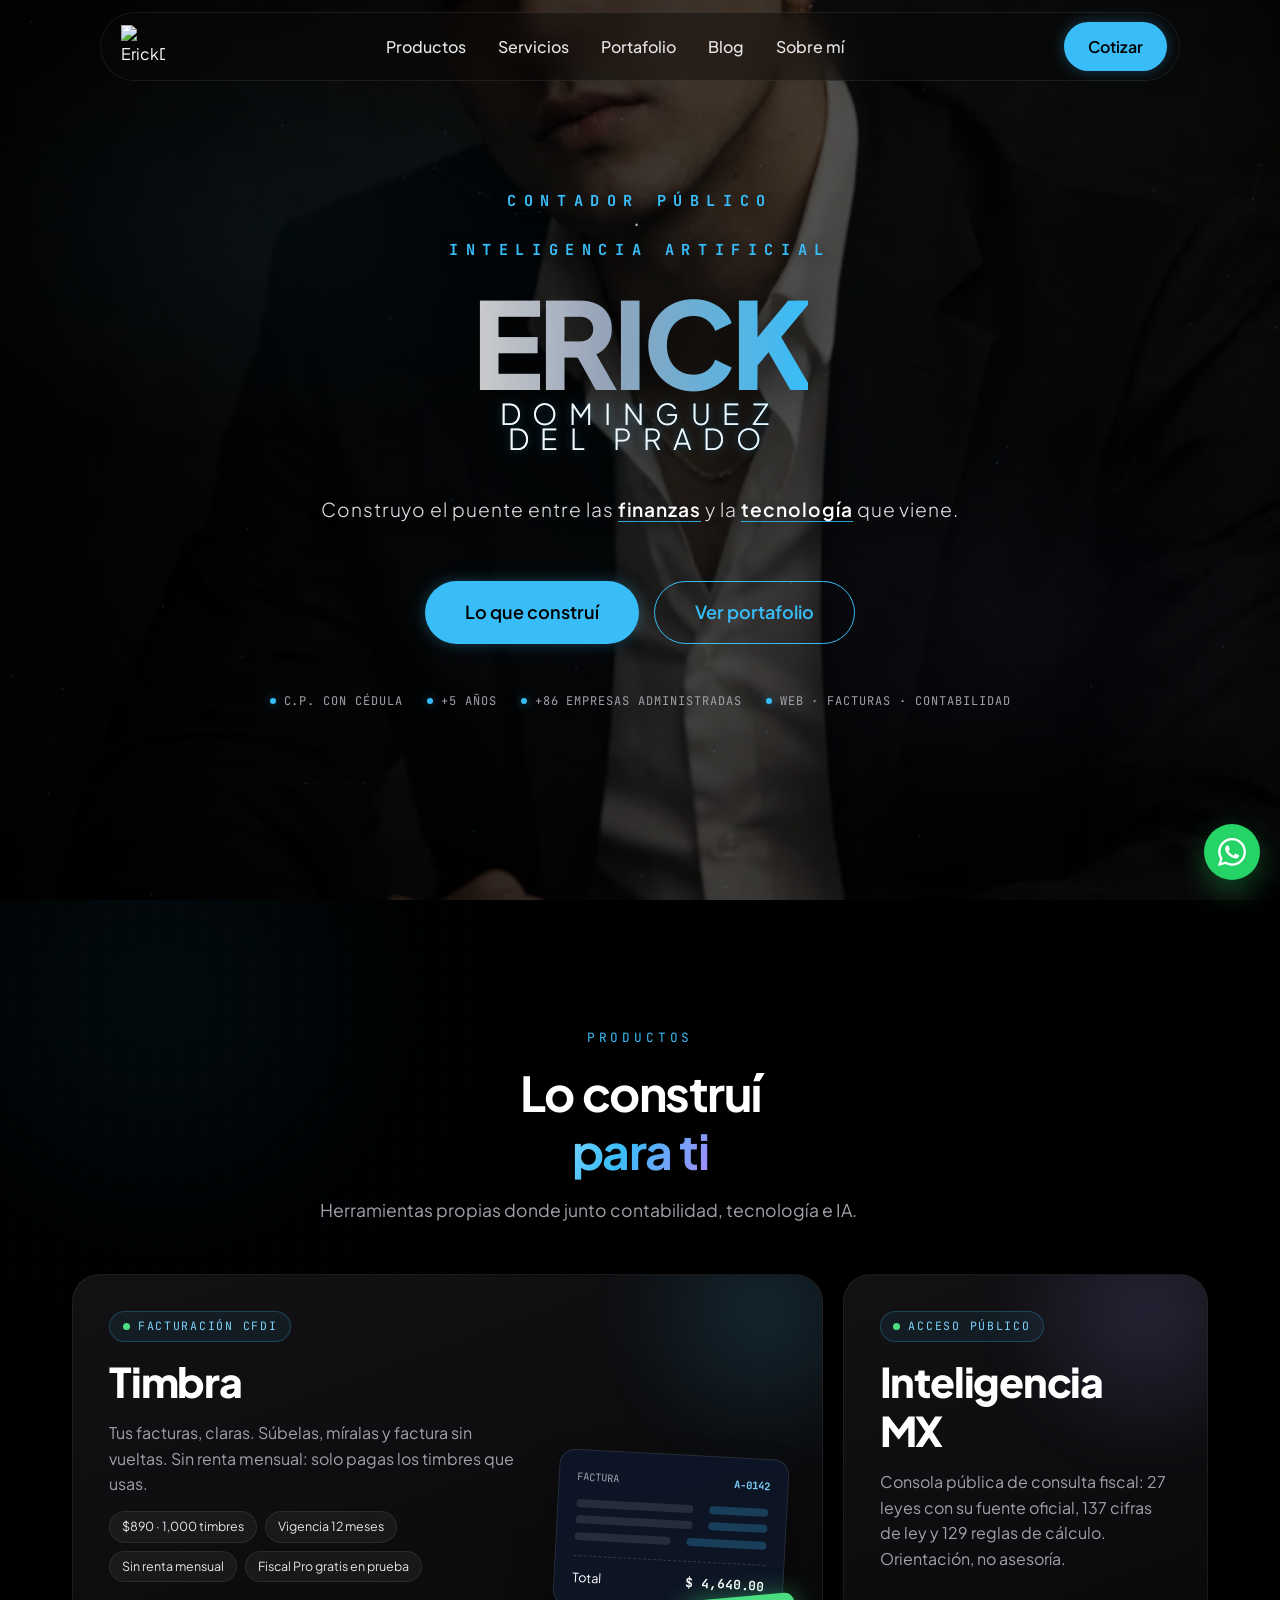
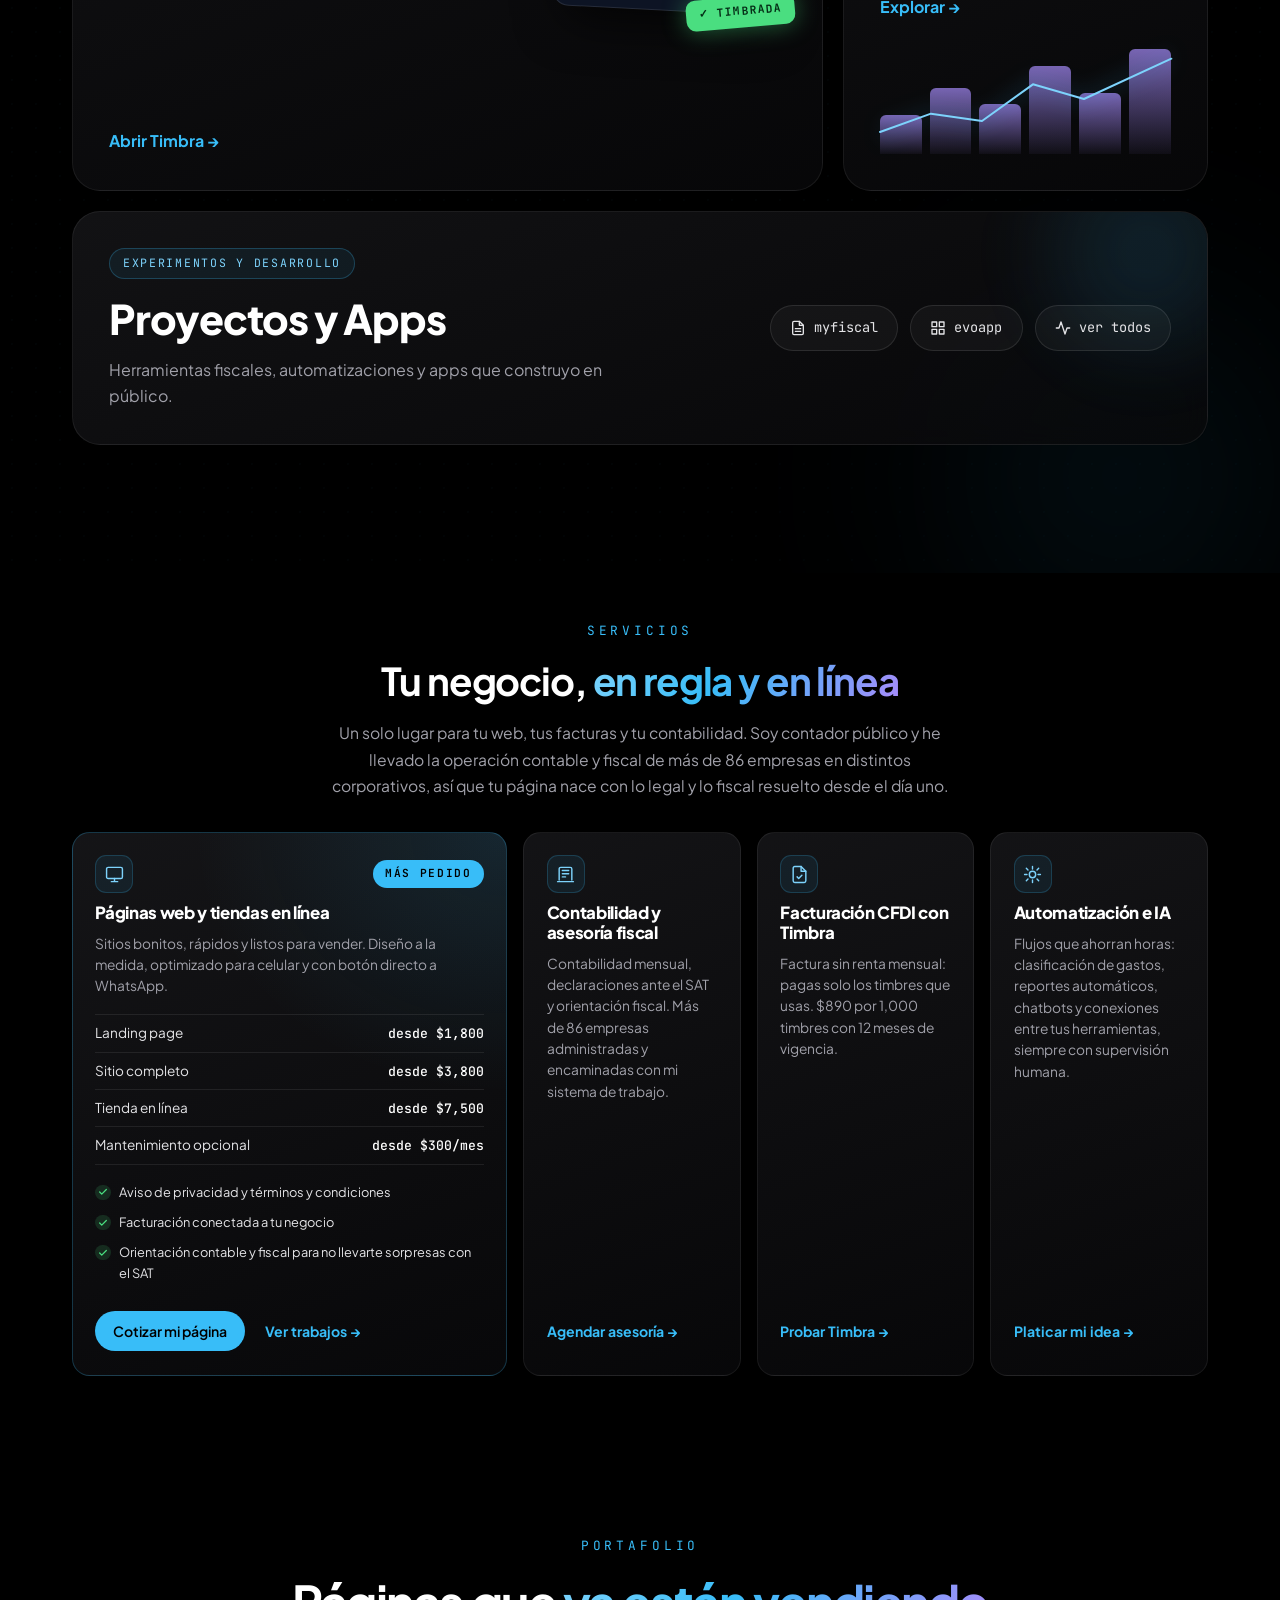
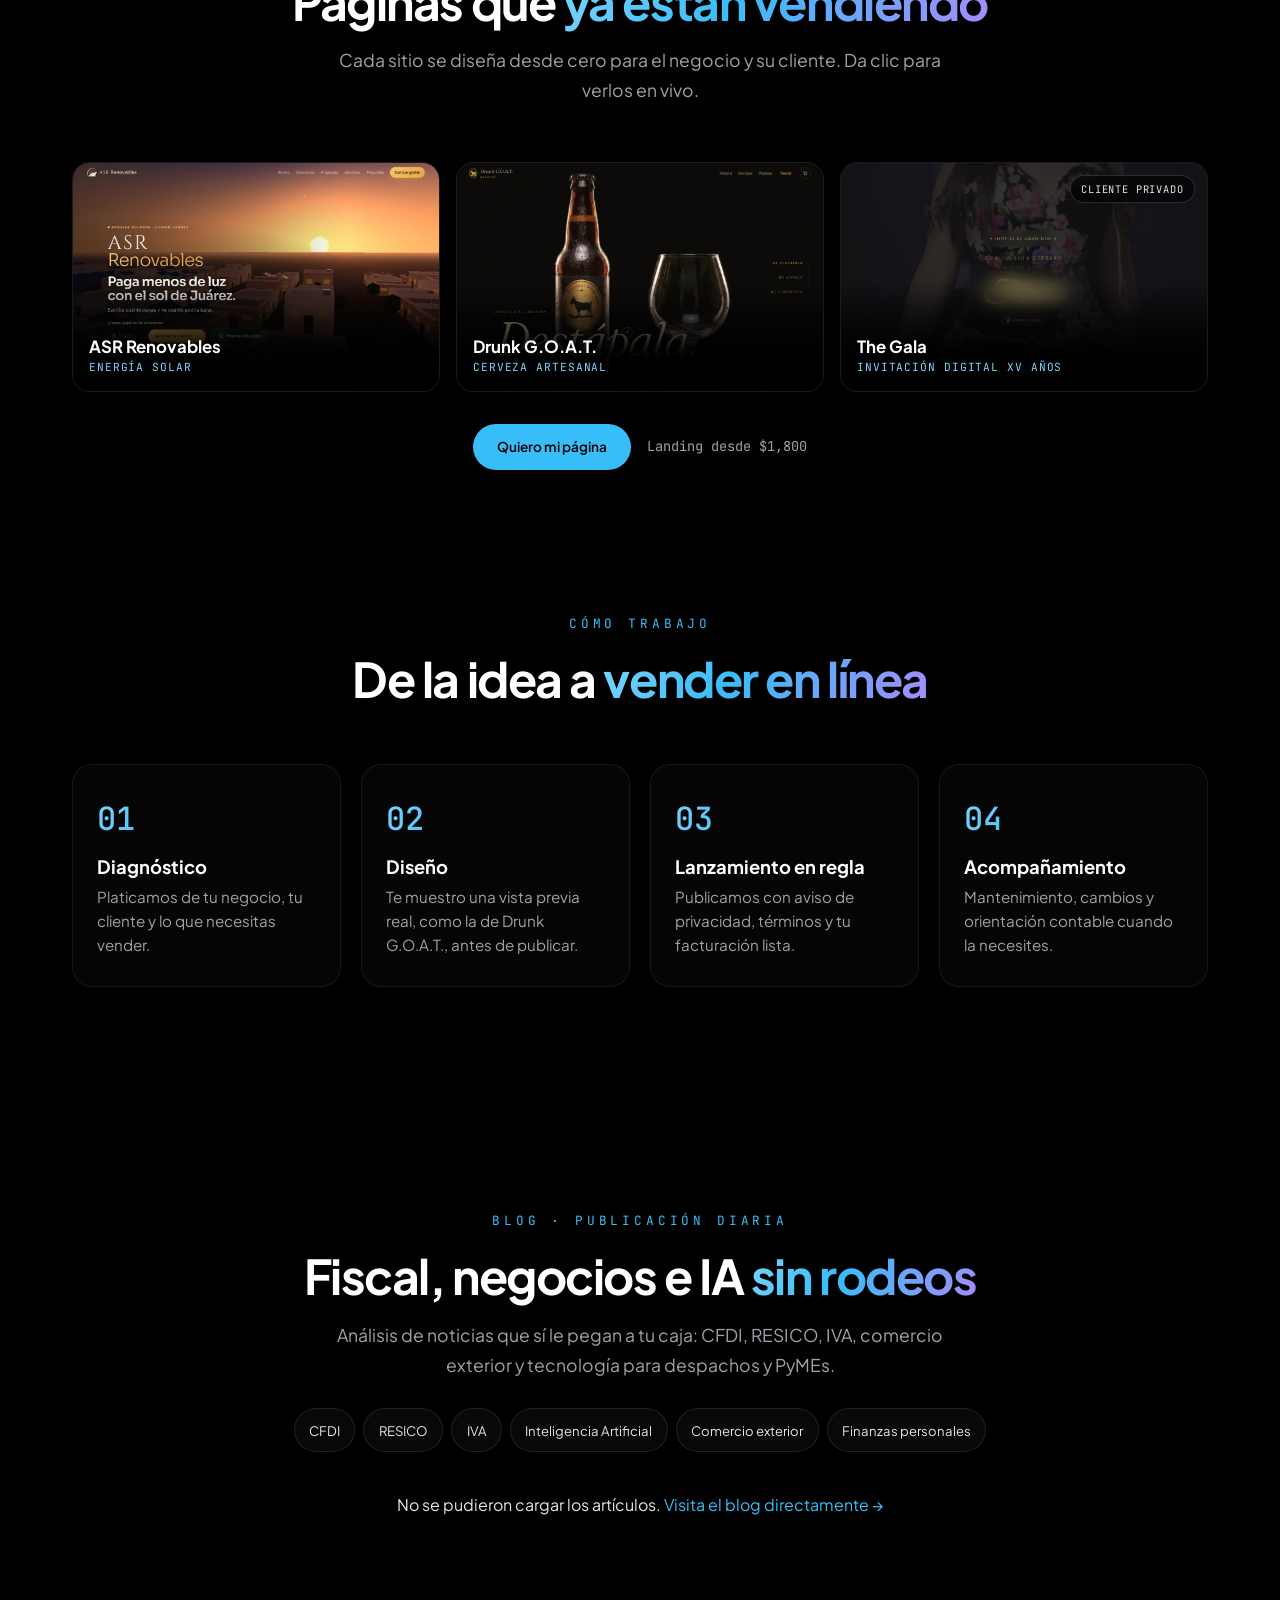
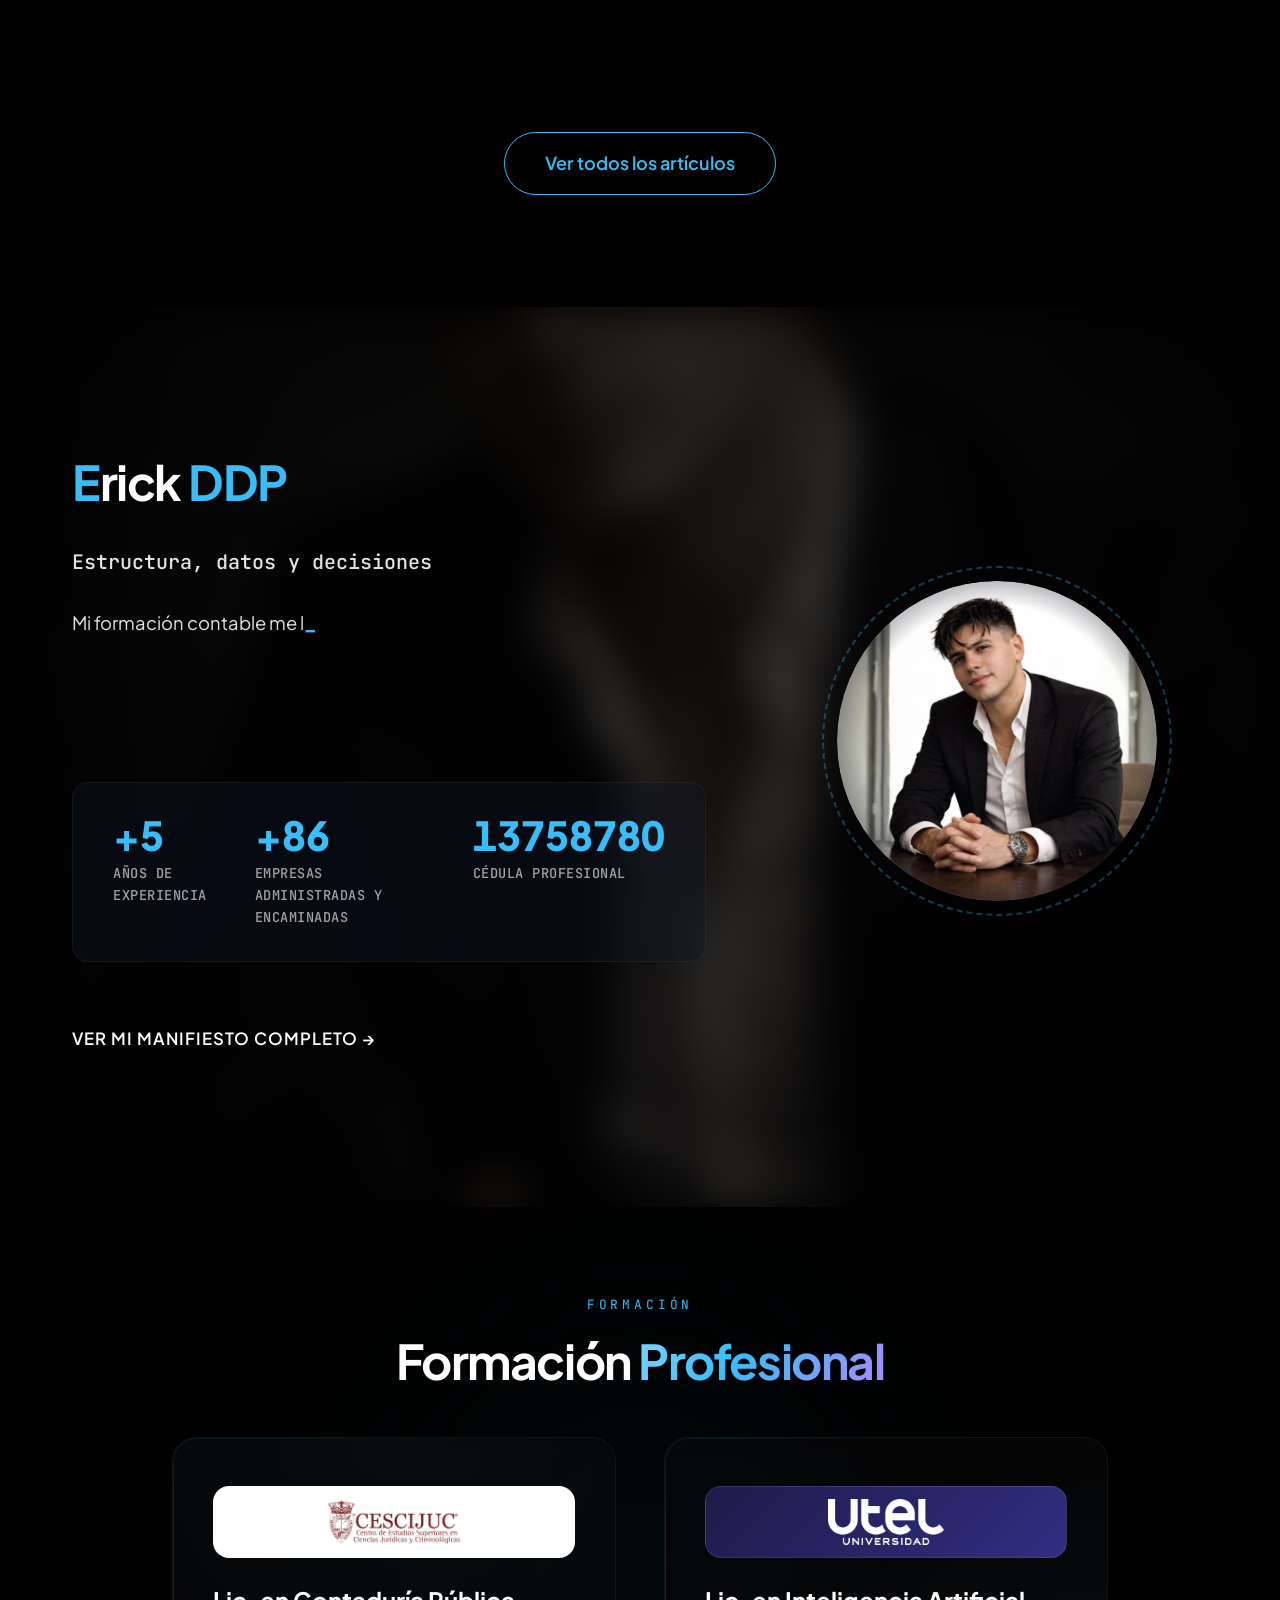
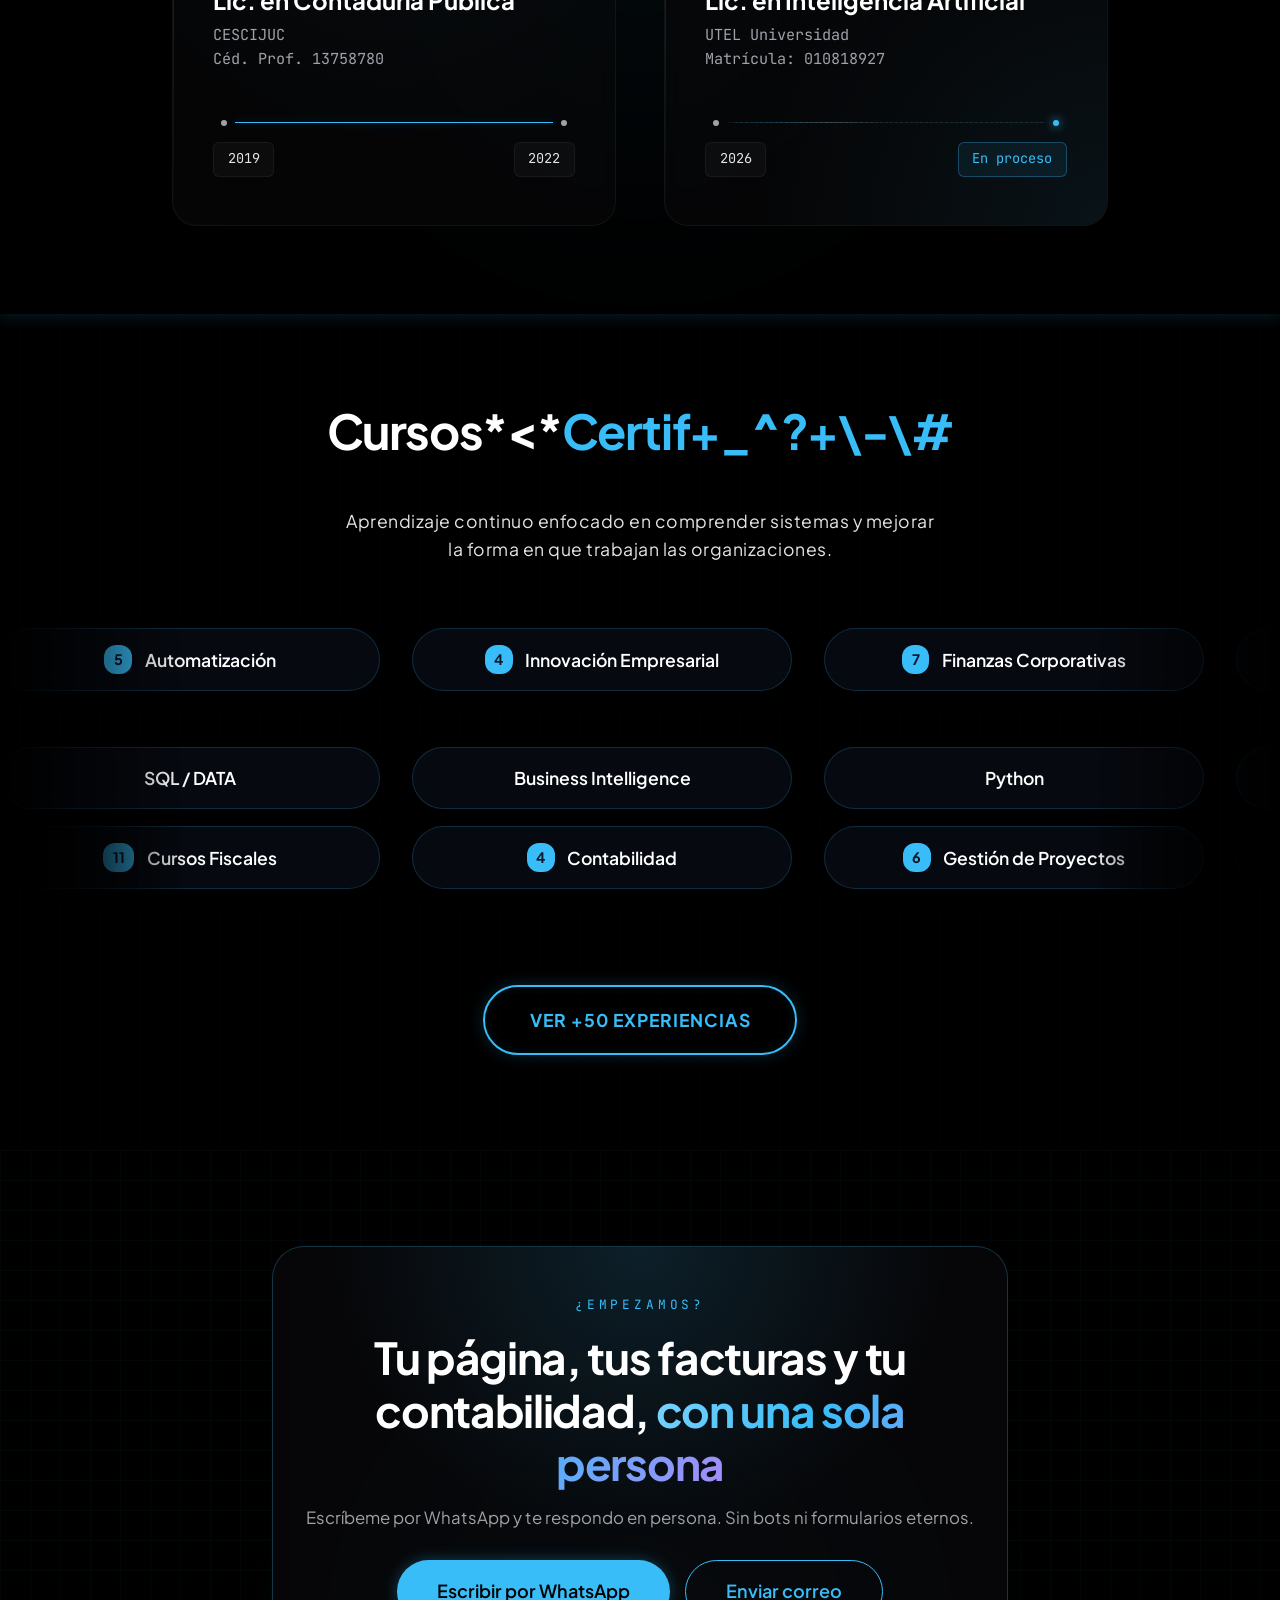
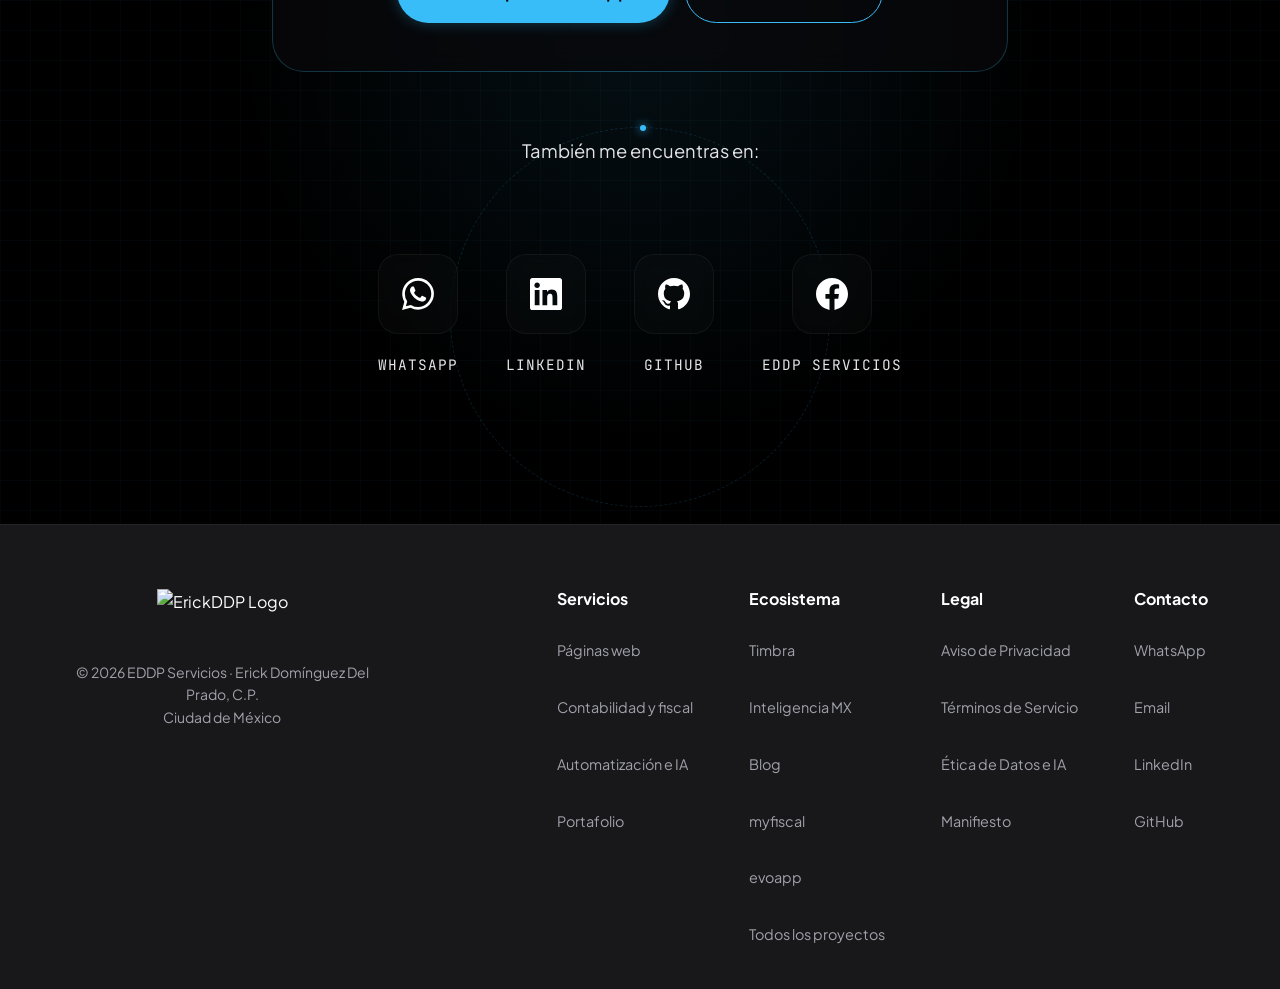
==== commit 7617d1c9: "Arreglos de la auditoría visual: anclas, reduced-motion, tap targets y rendimiento - scroll-padding " ====
--- a/index.html
+++ b/index.html
@@ -3,7 +3,7 @@
 
 <head>
     <meta charset="UTF-8">
-    <meta name="viewport" content="width=device-width, initial-scale=1.0">
+    <meta name="viewport" content="width=device-width, initial-scale=1.0, viewport-fit=cover">
     <title>Erick DDP | Contador Público, Páginas Web e IA para negocios</title>
     <meta name="description"
         content="Contador Público que construye tecnología: páginas web y tiendas en línea desde $1,800, facturación CFDI con Timbra, contabilidad y orientación fiscal, y automatización con IA. Web, facturas y contabilidad en un solo lugar.">
--- a/styles.css
+++ b/styles.css
@@ -2445,9 +2445,10 @@
     content: '';
     position: absolute;
     top: 0;
-    left: -100%;
+    left: 0;
     width: 50%;
     height: 100%;
+    will-change: transform, opacity;
     background: linear-gradient(90deg,
             transparent,
             var(--primary-400),
@@ -2469,7 +2470,7 @@
 
 @keyframes eduPulseLaser {
     0% {
-        left: -100%;
+        transform: translateX(-200%);
         opacity: 0;
     }
 
@@ -2477,13 +2478,9 @@
         opacity: 1;
     }
 
-    60% {
-        left: 100%;
-        opacity: 0;
-    }
-
+    60%,
     100% {
-        left: 100%;
+        transform: translateX(200%);
         opacity: 0;
     }
 }
@@ -3707,7 +3704,8 @@
     left: 50%;
     transform: translateX(-50%);
     width: 2px;
-    height: 0;
+    height: 200px;
+    transform-origin: top center;
     background: var(--primary-400);
     box-shadow: 0 0 15px var(--primary-400), 0 0 30px var(--primary-400);
     animation: laserShoot 5s ease-in-out infinite;
@@ -3785,23 +3783,18 @@
 
     0%,
     25% {
-        height: 0;
+        transform: translateX(-50%) scaleY(0);
         opacity: 0;
     }
 
-    35% {
-        height: 200px;
+    35%,
+    75% {
+        transform: translateX(-50%) scaleY(1);
         opacity: 1;
     }
 
-    75% {
-        height: 200px;
-        opacity: 1;
-    }
-
-    85%,
     100% {
-        height: 0;
+        transform: translateX(-50%) scaleY(0);
         opacity: 0;
     }
 }
@@ -5393,3 +5386,115 @@
         grid-template-columns: 1fr;
     }
 }
+
+
+/* ==========================================================================
+   AUDITORÍA VISUAL (anclas, menú, tap targets, tipografía, safe areas, motion)
+   ========================================================================== */
+html {
+    scroll-padding-top: 96px;
+    overflow-x: clip;
+}
+
+.mobile-menu-btn {
+    min-width: 44px;
+    min-height: 44px;
+    align-items: center;
+    justify-content: center;
+}
+
+a.svc-link,
+.footer-links a,
+.profile-link-arrow,
+.blog-read-more {
+    display: inline-flex;
+    align-items: center;
+    min-height: 44px;
+}
+
+.blog-topics a,
+.app-chip {
+    display: inline-flex;
+    align-items: center;
+    min-height: 44px;
+}
+
+#educacion,
+#certificaciones-overdrive {
+    padding-top: clamp(48px, 10vw, 88px);
+    padding-bottom: clamp(48px, 10vw, 88px);
+}
+
+#educacion {
+    min-height: 0;
+}
+
+.wa-float {
+    bottom: calc(1.25rem + env(safe-area-inset-bottom, 0px));
+    right: calc(1.25rem + env(safe-area-inset-right, 0px));
+}
+
+@media (max-width: 480px) {
+
+    .work-lock,
+    .blog-cat,
+    .svc-pill,
+    .bento-badge,
+    .section-kicker,
+    .work-label span,
+    .work-cat,
+    .hero-trust {
+        font-size: 12px;
+    }
+
+    .svc-compact .svc-card p,
+    .svc-compact .price-list li,
+    .svc-compact .svc-checks li,
+    .bento-card p,
+    .blog-excerpt,
+    .step p,
+    .v2-lead {
+        font-size: 14px;
+    }
+
+    .wa-float {
+        bottom: calc(1rem + env(safe-area-inset-bottom, 0px));
+        right: calc(1rem + env(safe-area-inset-right, 0px));
+    }
+}
+
+@media (prefers-reduced-motion: reduce) {
+
+    *,
+    *::before,
+    *::after {
+        animation: none !important;
+        transition: none !important;
+        scroll-behavior: auto !important;
+    }
+
+    html {
+        scroll-behavior: auto;
+    }
+
+    .reveal,
+    .reveal-3d,
+    .eco-container,
+    .blog-card {
+        opacity: 1 !important;
+        transform: none !important;
+    }
+
+    .marquee-track {
+        transform: none !important;
+    }
+
+    .particles-container,
+    .hero-bg-network {
+        display: none !important;
+    }
+
+    #preloader {
+        display: none !important;
+    }
+}
